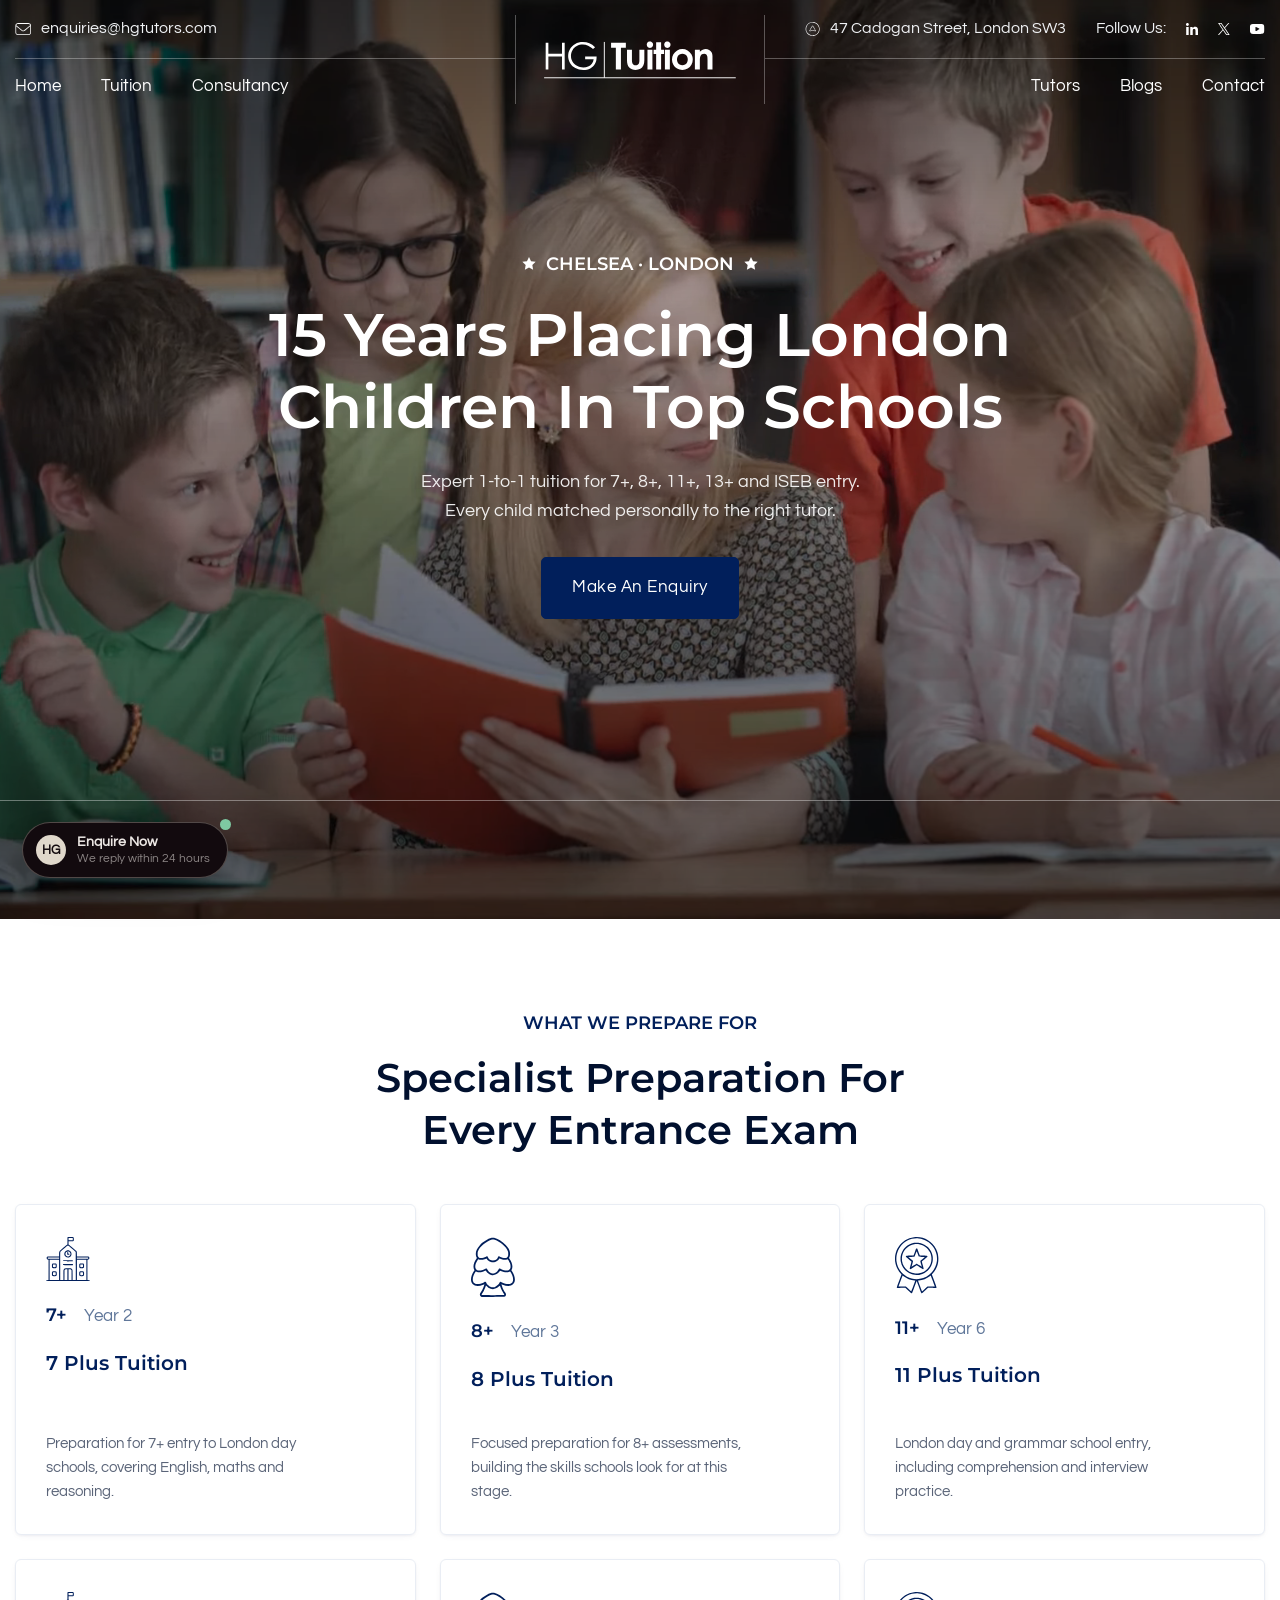
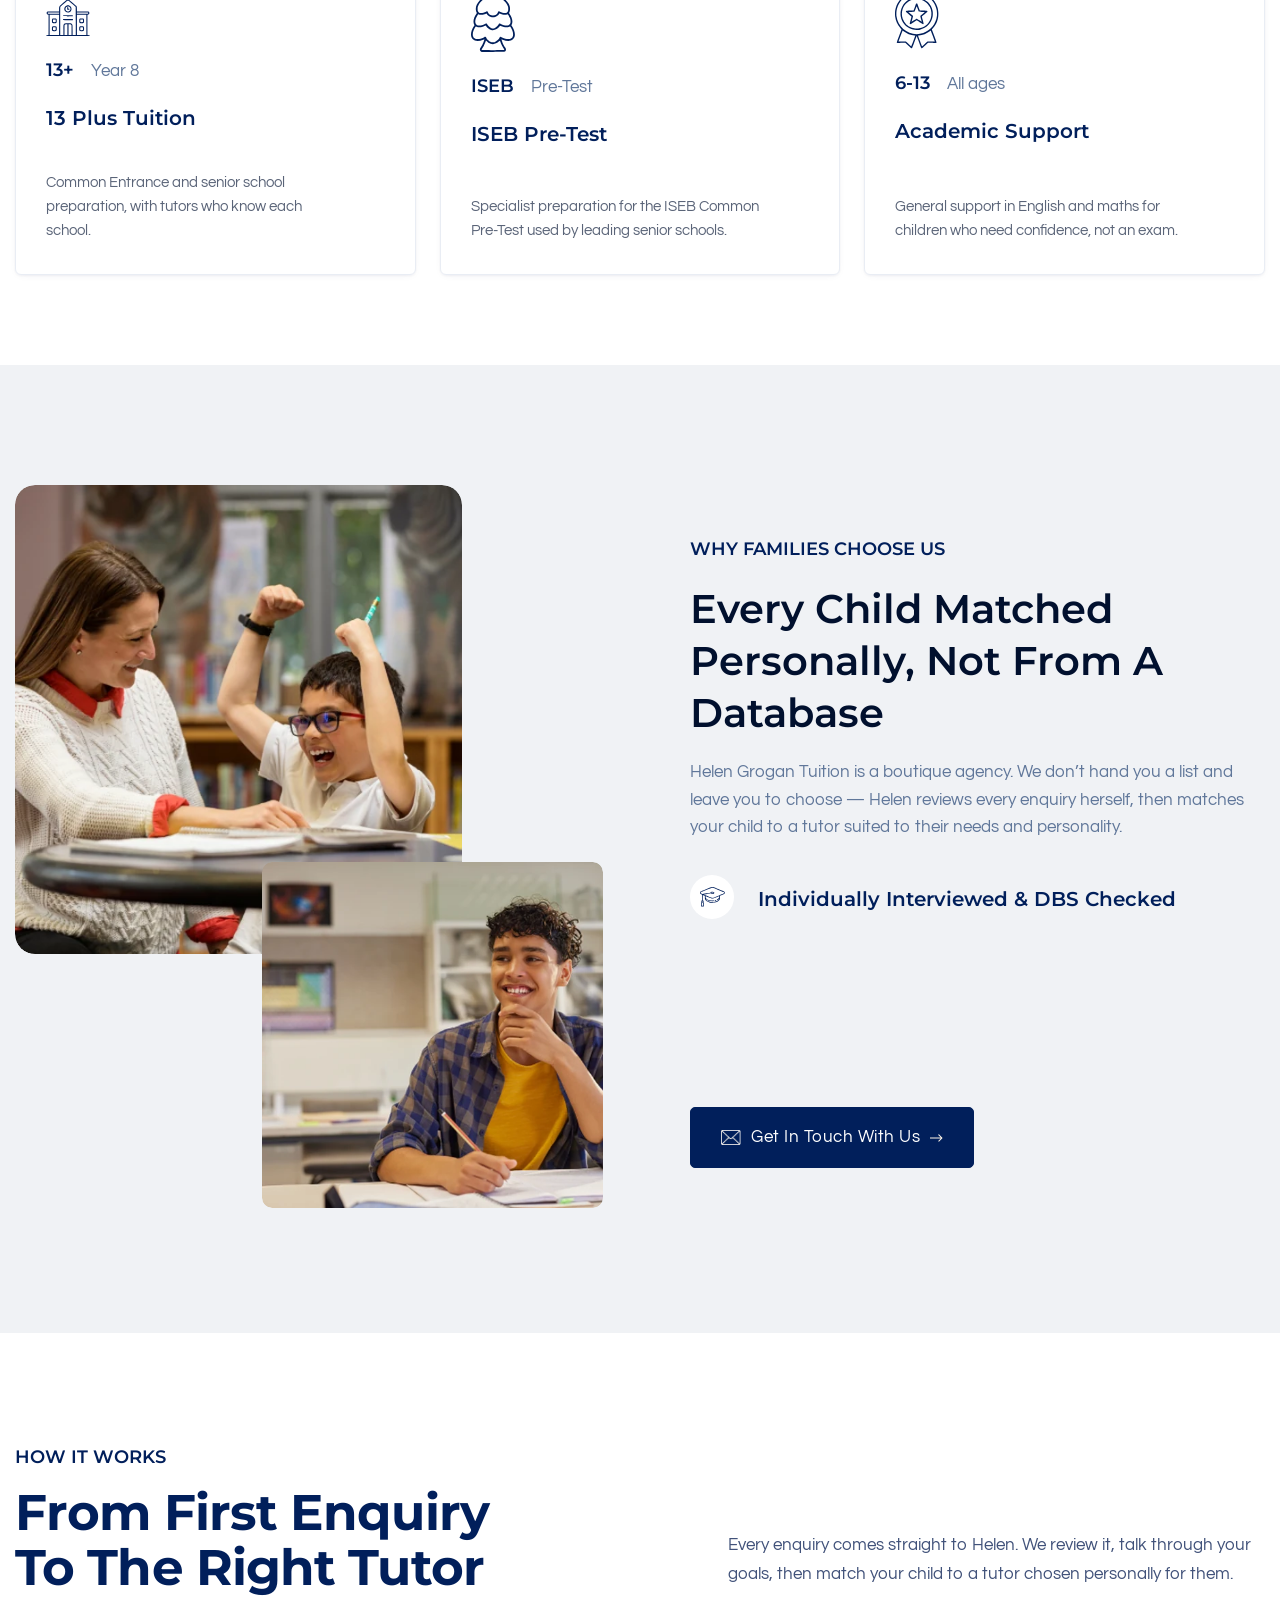
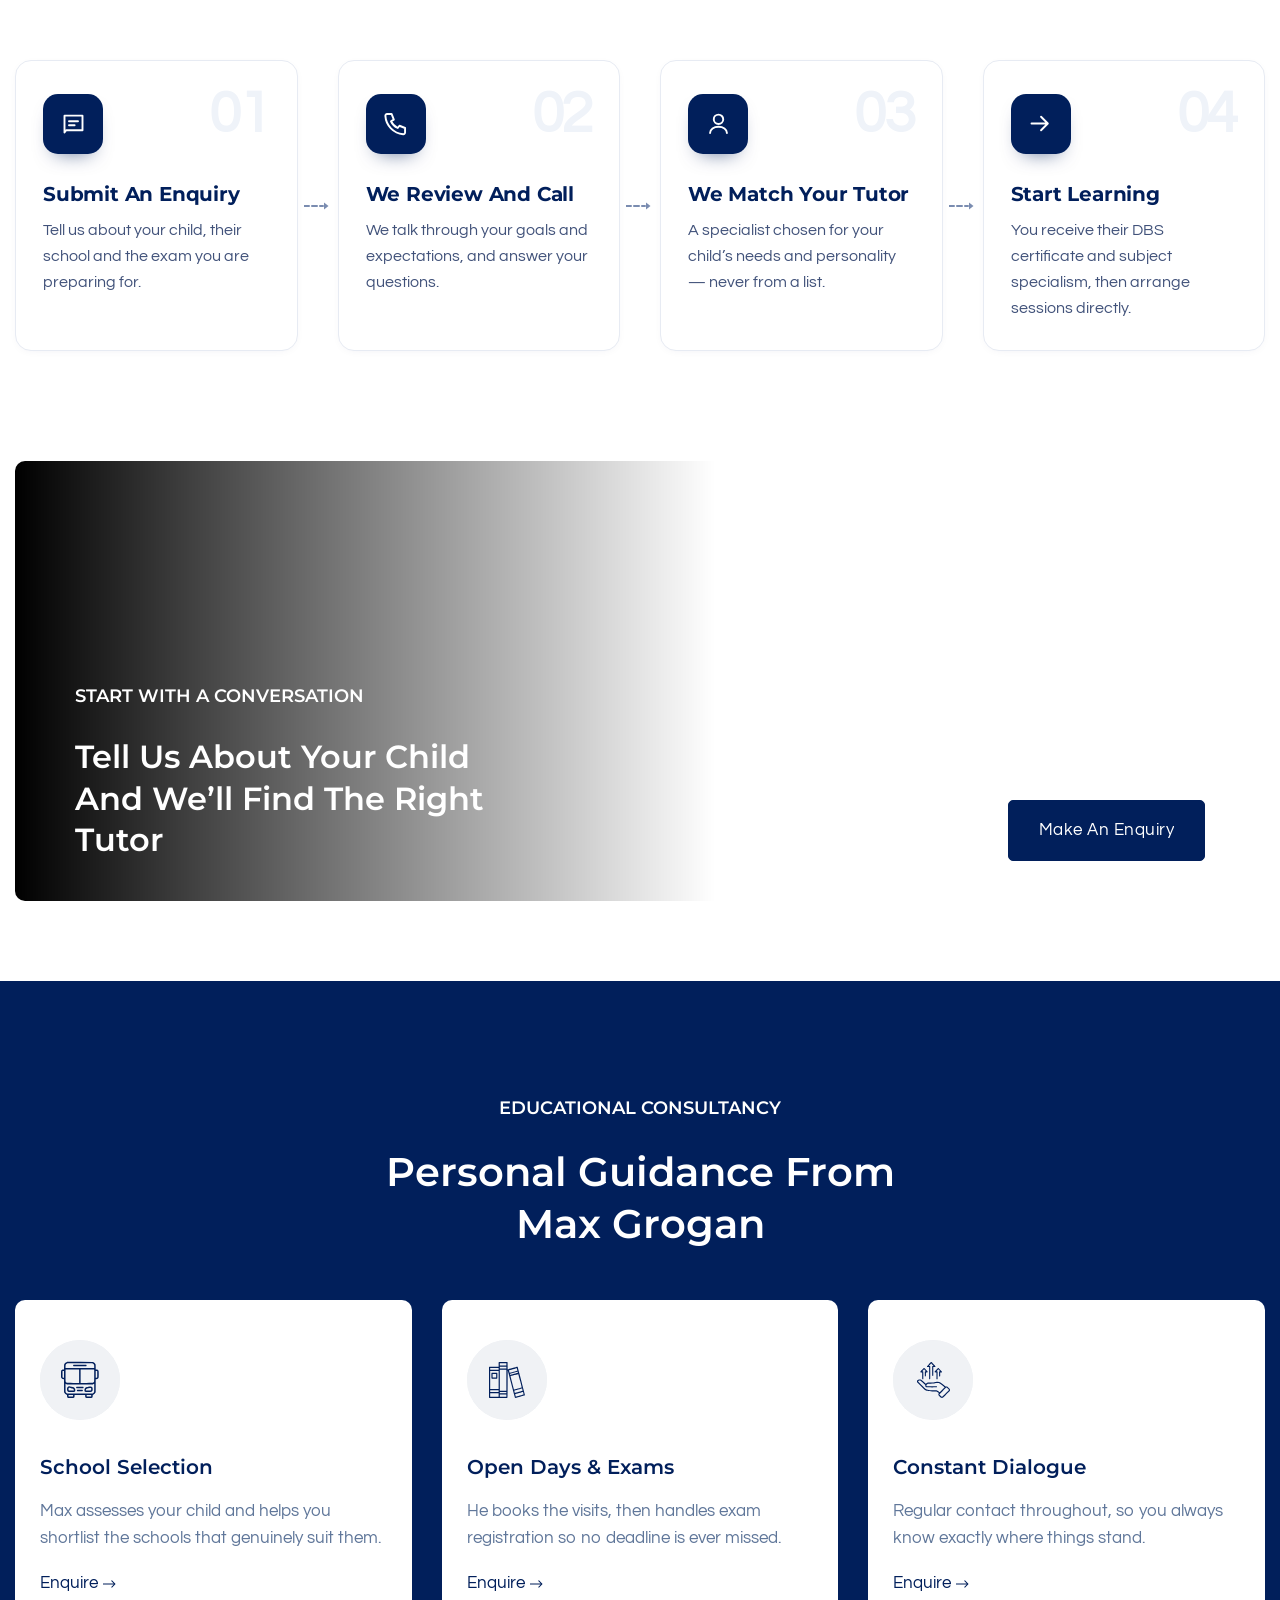
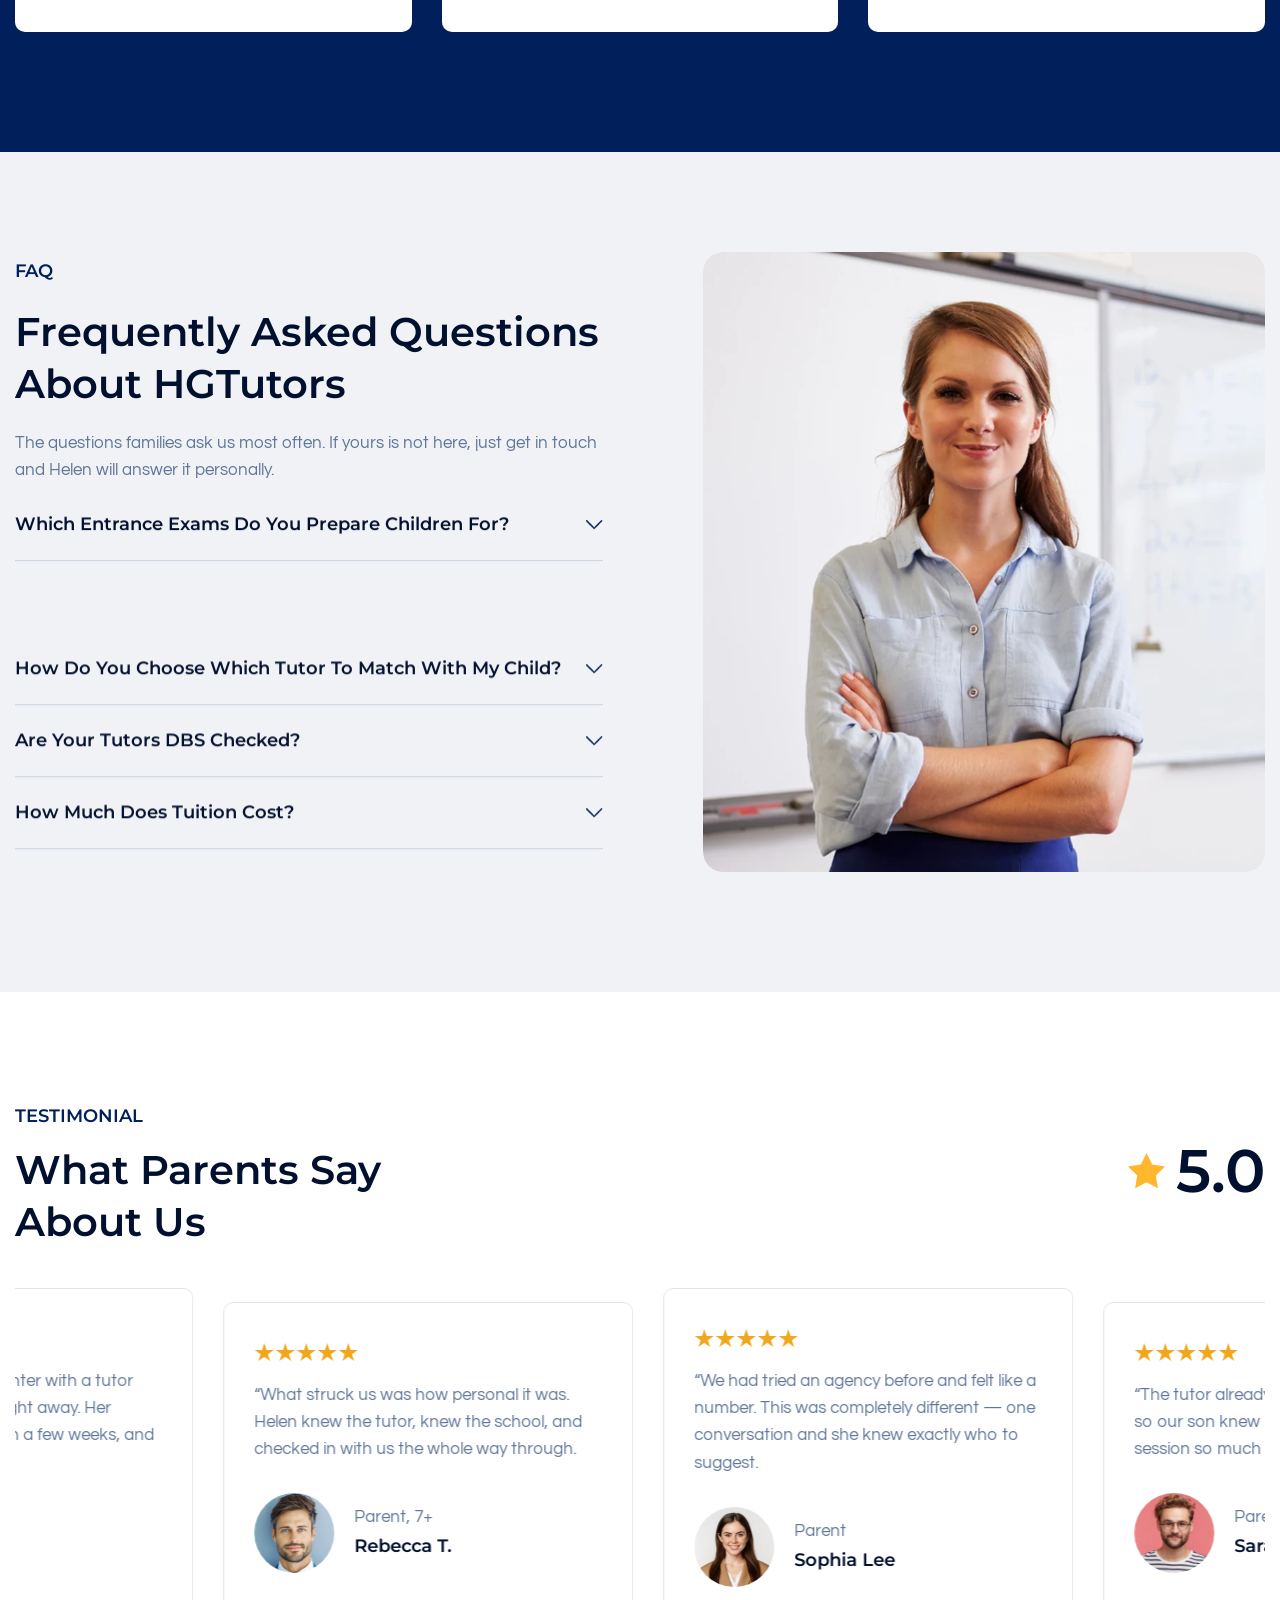
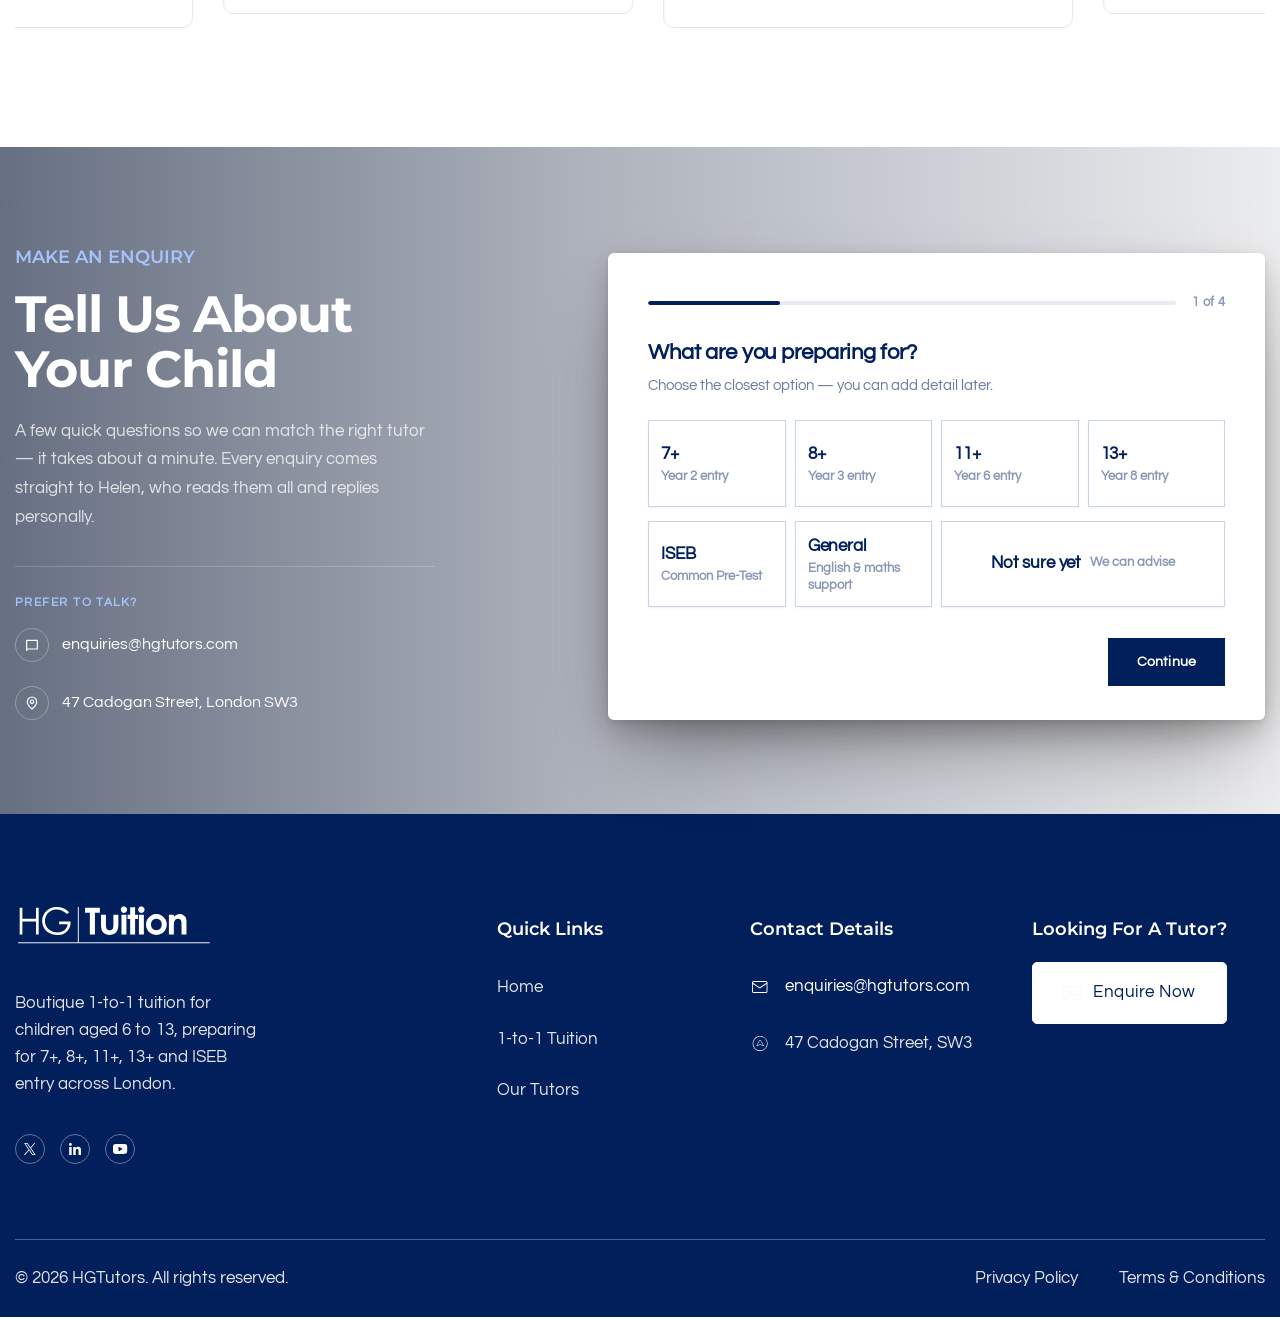
==== index.html @ d6d09545 "Fix half-width family and FAQ images on mobile Both images rendered at roughly half the screen width" ====
<!DOCTYPE html>
<html data-wf-page="6759258a69b7111b1e1f14cf" data-wf-site="66f66b14a7360285e4700cb8" lang="en" class="w-mod-js wf-questrial-n3-active wf-questrial-n4-active wf-questrial-n5-active wf-questrial-n6-active wf-questrial-n7-active wf-montserrat-n6-active wf-montserrat-n3-active wf-montserrat-n8-active wf-montserrat-n4-active wf-montserrat-n1-active wf-montserrat-n2-active wf-montserrat-n5-active wf-montserrat-n7-active wf-montserrat-n9-active wf-montserrat-i4-active wf-montserrat-i5-active wf-montserrat-i6-active wf-montserrat-i7-active wf-montserrat-i8-active wf-montserrat-i2-active wf-montserrat-i9-active wf-montserrat-i1-active wf-montserrat-i3-active wf-active w-mod-ix">
  <head>
    <meta http-equiv="Content-Type" content="text/html; charset=UTF-8"><style>.wf-force-outline-none[tabindex="-1"]:focus{outline:none;}</style>
    <title>HGTutors</title>
    <meta content="Discover top-notch educational resources, interactive tools, and courses to enhance learning for students and educators alike." name="description">
    <meta content="HGTutors" property="og:title">
    <meta content="Discover top-notch educational resources, interactive tools, and courses to enhance learning for students and educators alike." property="og:description">
    <meta content="HGTutors" name="twitter:title">
    <meta content="Discover top-notch educational resources, interactive tools, and courses to enhance learning for students and educators alike." name="twitter:description">
    <meta property="og:type" content="website">
    <meta content="summary_large_image" name="twitter:card">
    <meta content="width=device-width, initial-scale=1" name="viewport">
    <link href="assets/hgtutors.css" rel="stylesheet" type="text/css"><style>@media (min-width:992px) {html.w-mod-js:not(.w-mod-ix) [data-w-id="0a5fff99-f98f-dbda-54b4-adcb817c9a66"] {opacity:0;}html.w-mod-js:not(.w-mod-ix) [data-w-id="0a5fff99-f98f-dbda-54b4-adcb817c9a6b"] {opacity:0;}html.w-mod-js:not(.w-mod-ix) [data-w-id="0a5fff99-f98f-dbda-54b4-adcb817c9a70"] {opacity:0;}html.w-mod-js:not(.w-mod-ix) [data-w-id="0a5fff99-f98f-dbda-54b4-adcb817c9a7b"] {-webkit-transform:translate3d(0, 120%, 0) scale3d(1, 1, 1) rotateX(0) rotateY(0) rotateZ(0) skew(0, 5deg);-moz-transform:translate3d(0, 120%, 0) scale3d(1, 1, 1) rotateX(0) rotateY(0) rotateZ(0) skew(0, 5deg);-ms-transform:translate3d(0, 120%, 0) scale3d(1, 1, 1) rotateX(0) rotateY(0) rotateZ(0) skew(0, 5deg);transform:translate3d(0, 120%, 0) scale3d(1, 1, 1) rotateX(0) rotateY(0) rotateZ(0) skew(0, 5deg);}html.w-mod-js:not(.w-mod-ix) [data-w-id="0a5fff99-f98f-dbda-54b4-adcb817c9a8b"] {opacity:0;}html.w-mod-js:not(.w-mod-ix) [data-w-id="0a5fff99-f98f-dbda-54b4-adcb817c9a98"] {opacity:0;}html.w-mod-js:not(.w-mod-ix) [data-w-id="0a5fff99-f98f-dbda-54b4-adcb817c9ab1"] {-webkit-transform:translate3d(0, 120%, 0) scale3d(1, 1, 1) rotateX(0) rotateY(0) rotateZ(0) skew(0, 5deg);-moz-transform:translate3d(0, 120%, 0) scale3d(1, 1, 1) rotateX(0) rotateY(0) rotateZ(0) skew(0, 5deg);-ms-transform:translate3d(0, 120%, 0) scale3d(1, 1, 1) rotateX(0) rotateY(0) rotateZ(0) skew(0, 5deg);transform:translate3d(0, 120%, 0) scale3d(1, 1, 1) rotateX(0) rotateY(0) rotateZ(0) skew(0, 5deg);}html.w-mod-js:not(.w-mod-ix) [data-w-id="9b2f62c3-17d4-9e04-04ac-f18c76e73416"] {opacity:0;}html.w-mod-js:not(.w-mod-ix) [data-w-id="0a5fff99-f98f-dbda-54b4-adcb817c9acc"] {-webkit-transform:translate3d(0, 120%, 0) scale3d(1, 1, 1) rotateX(0) rotateY(0) rotateZ(0) skew(0, 5deg);-moz-transform:translate3d(0, 120%, 0) scale3d(1, 1, 1) rotateX(0) rotateY(0) rotateZ(0) skew(0, 5deg);-ms-transform:translate3d(0, 120%, 0) scale3d(1, 1, 1) rotateX(0) rotateY(0) rotateZ(0) skew(0, 5deg);transform:translate3d(0, 120%, 0) scale3d(1, 1, 1) rotateX(0) rotateY(0) rotateZ(0) skew(0, 5deg);}html.w-mod-js:not(.w-mod-ix) [data-w-id="0a5fff99-f98f-dbda-54b4-adcb817c9c23"] {opacity:0;}html.w-mod-js:not(.w-mod-ix) [data-w-id="0a5fff99-f98f-dbda-54b4-adcb817c9c2c"] {opacity:0;}html.w-mod-js:not(.w-mod-ix) [data-w-id="0a5fff99-f98f-dbda-54b4-adcb817c9c1f"] {-webkit-transform:translate3d(0, 120%, 0) scale3d(1, 1, 1) rotateX(0) rotateY(0) rotateZ(0) skew(0, 5deg);-moz-transform:translate3d(0, 120%, 0) scale3d(1, 1, 1) rotateX(0) rotateY(0) rotateZ(0) skew(0, 5deg);-ms-transform:translate3d(0, 120%, 0) scale3d(1, 1, 1) rotateX(0) rotateY(0) rotateZ(0) skew(0, 5deg);transform:translate3d(0, 120%, 0) scale3d(1, 1, 1) rotateX(0) rotateY(0) rotateZ(0) skew(0, 5deg);}html.w-mod-js:not(.w-mod-ix) [data-w-id="0a5fff99-f98f-dbda-54b4-adcb817c9c3c"] {-webkit-transform:translate3d(0, 120%, 0) scale3d(1, 1, 1) rotateX(0) rotateY(0) rotateZ(0) skew(0, 5deg);-moz-transform:translate3d(0, 120%, 0) scale3d(1, 1, 1) rotateX(0) rotateY(0) rotateZ(0) skew(0, 5deg);-ms-transform:translate3d(0, 120%, 0) scale3d(1, 1, 1) rotateX(0) rotateY(0) rotateZ(0) skew(0, 5deg);transform:translate3d(0, 120%, 0) scale3d(1, 1, 1) rotateX(0) rotateY(0) rotateZ(0) skew(0, 5deg);}html.w-mod-js:not(.w-mod-ix) [data-w-id="0ffefe61-7564-1882-4c8b-fcfd02191f5c"] {opacity:0;}html.w-mod-js:not(.w-mod-ix) [data-w-id="69fc1296-09a6-4e03-6bc4-c4b58d21f69b"] {opacity:0;}html.w-mod-js:not(.w-mod-ix) [data-w-id="f108b74c-78ad-fdd4-9a18-a13f5a7d766e"] {-webkit-transform:translate3d(0, 0%, 0) scale3d(1, 1, 1) rotateX(0) rotateY(0) rotateZ(0) skew(0, 0);-moz-transform:translate3d(0, 0%, 0) scale3d(1, 1, 1) rotateX(0) rotateY(0) rotateZ(0) skew(0, 0);-ms-transform:translate3d(0, 0%, 0) scale3d(1, 1, 1) rotateX(0) rotateY(0) rotateZ(0) skew(0, 0);transform:translate3d(0, 0%, 0) scale3d(1, 1, 1) rotateX(0) rotateY(0) rotateZ(0) skew(0, 0);}html.w-mod-js:not(.w-mod-ix) [data-w-id="f108b74c-78ad-fdd4-9a18-a13f5a7d7674"] {-webkit-transform:translate3d(0, 103%, 0) scale3d(1, 1, 1) rotateX(0) rotateY(0) rotateZ(0) skew(0, 0);-moz-transform:translate3d(0, 103%, 0) scale3d(1, 1, 1) rotateX(0) rotateY(0) rotateZ(0) skew(0, 0);-ms-transform:translate3d(0, 103%, 0) scale3d(1, 1, 1) rotateX(0) rotateY(0) rotateZ(0) skew(0, 0);transform:translate3d(0, 103%, 0) scale3d(1, 1, 1) rotateX(0) rotateY(0) rotateZ(0) skew(0, 0);display:none;}}@media (max-width:991px) and (min-width:768px) {html.w-mod-js:not(.w-mod-ix) [data-w-id="0a5fff99-f98f-dbda-54b4-adcb817c9a66"] {opacity:0;}html.w-mod-js:not(.w-mod-ix) [data-w-id="0a5fff99-f98f-dbda-54b4-adcb817c9a6b"] {opacity:0;}html.w-mod-js:not(.w-mod-ix) [data-w-id="0a5fff99-f98f-dbda-54b4-adcb817c9a70"] {opacity:0;}html.w-mod-js:not(.w-mod-ix) [data-w-id="0a5fff99-f98f-dbda-54b4-adcb817c9a7b"] {-webkit-transform:translate3d(0, 120%, 0) scale3d(1, 1, 1) rotateX(0) rotateY(0) rotateZ(0) skew(0, 5deg);-moz-transform:translate3d(0, 120%, 0) scale3d(1, 1, 1) rotateX(0) rotateY(0) rotateZ(0) skew(0, 5deg);-ms-transform:translate3d(0, 120%, 0) scale3d(1, 1, 1) rotateX(0) rotateY(0) rotateZ(0) skew(0, 5deg);transform:translate3d(0, 120%, 0) scale3d(1, 1, 1) rotateX(0) rotateY(0) rotateZ(0) skew(0, 5deg);}html.w-mod-js:not(.w-mod-ix) [data-w-id="0a5fff99-f98f-dbda-54b4-adcb817c9a8b"] {opacity:0;}html.w-mod-js:not(.w-mod-ix) [data-w-id="0a5fff99-f98f-dbda-54b4-adcb817c9a98"] {opacity:0;}html.w-mod-js:not(.w-mod-ix) [data-w-id="0a5fff99-f98f-dbda-54b4-adcb817c9ab1"] {-webkit-transform:translate3d(0, 120%, 0) scale3d(1, 1, 1) rotateX(0) rotateY(0) rotateZ(0) skew(0, 5deg);-moz-transform:translate3d(0, 120%, 0) scale3d(1, 1, 1) rotateX(0) rotateY(0) rotateZ(0) skew(0, 5deg);-ms-transform:translate3d(0, 120%, 0) scale3d(1, 1, 1) rotateX(0) rotateY(0) rotateZ(0) skew(0, 5deg);transform:translate3d(0, 120%, 0) scale3d(1, 1, 1) rotateX(0) rotateY(0) rotateZ(0) skew(0, 5deg);}html.w-mod-js:not(.w-mod-ix) [data-w-id="9b2f62c3-17d4-9e04-04ac-f18c76e73416"] {opacity:0;}html.w-mod-js:not(.w-mod-ix) [data-w-id="0a5fff99-f98f-dbda-54b4-adcb817c9acc"] {-webkit-transform:translate3d(0, 120%, 0) scale3d(1, 1, 1) rotateX(0) rotateY(0) rotateZ(0) skew(0, 5deg);-moz-transform:translate3d(0, 120%, 0) scale3d(1, 1, 1) rotateX(0) rotateY(0) rotateZ(0) skew(0, 5deg);-ms-transform:translate3d(0, 120%, 0) scale3d(1, 1, 1) rotateX(0) rotateY(0) rotateZ(0) skew(0, 5deg);transform:translate3d(0, 120%, 0) scale3d(1, 1, 1) rotateX(0) rotateY(0) rotateZ(0) skew(0, 5deg);}html.w-mod-js:not(.w-mod-ix) [data-w-id="0a5fff99-f98f-dbda-54b4-adcb817c9c23"] {opacity:0;}html.w-mod-js:not(.w-mod-ix) [data-w-id="0a5fff99-f98f-dbda-54b4-adcb817c9c2c"] {opacity:0;}html.w-mod-js:not(.w-mod-ix) [data-w-id="0a5fff99-f98f-dbda-54b4-adcb817c9c1f"] {-webkit-transform:translate3d(0, 120%, 0) scale3d(1, 1, 1) rotateX(0) rotateY(0) rotateZ(0) skew(0, 5deg);-moz-transform:translate3d(0, 120%, 0) scale3d(1, 1, 1) rotateX(0) rotateY(0) rotateZ(0) skew(0, 5deg);-ms-transform:translate3d(0, 120%, 0) scale3d(1, 1, 1) rotateX(0) rotateY(0) rotateZ(0) skew(0, 5deg);transform:translate3d(0, 120%, 0) scale3d(1, 1, 1) rotateX(0) rotateY(0) rotateZ(0) skew(0, 5deg);}html.w-mod-js:not(.w-mod-ix) [data-w-id="0a5fff99-f98f-dbda-54b4-adcb817c9c3c"] {-webkit-transform:translate3d(0, 120%, 0) scale3d(1, 1, 1) rotateX(0) rotateY(0) rotateZ(0) skew(0, 5deg);-moz-transform:translate3d(0, 120%, 0) scale3d(1, 1, 1) rotateX(0) rotateY(0) rotateZ(0) skew(0, 5deg);-ms-transform:translate3d(0, 120%, 0) scale3d(1, 1, 1) rotateX(0) rotateY(0) rotateZ(0) skew(0, 5deg);transform:translate3d(0, 120%, 0) scale3d(1, 1, 1) rotateX(0) rotateY(0) rotateZ(0) skew(0, 5deg);}html.w-mod-js:not(.w-mod-ix) [data-w-id="0ffefe61-7564-1882-4c8b-fcfd02191f5c"] {opacity:0;}html.w-mod-js:not(.w-mod-ix) [data-w-id="69fc1296-09a6-4e03-6bc4-c4b58d21f69b"] {opacity:0;}html.w-mod-js:not(.w-mod-ix) [data-w-id="f108b74c-78ad-fdd4-9a18-a13f5a7d766e"] {-webkit-transform:translate3d(0, 0%, 0) scale3d(1, 1, 1) rotateX(0) rotateY(0) rotateZ(0) skew(0, 0);-moz-transform:translate3d(0, 0%, 0) scale3d(1, 1, 1) rotateX(0) rotateY(0) rotateZ(0) skew(0, 0);-ms-transform:translate3d(0, 0%, 0) scale3d(1, 1, 1) rotateX(0) rotateY(0) rotateZ(0) skew(0, 0);transform:translate3d(0, 0%, 0) scale3d(1, 1, 1) rotateX(0) rotateY(0) rotateZ(0) skew(0, 0);}html.w-mod-js:not(.w-mod-ix) [data-w-id="f108b74c-78ad-fdd4-9a18-a13f5a7d7674"] {-webkit-transform:translate3d(0, 103%, 0) scale3d(1, 1, 1) rotateX(0) rotateY(0) rotateZ(0) skew(0, 0);-moz-transform:translate3d(0, 103%, 0) scale3d(1, 1, 1) rotateX(0) rotateY(0) rotateZ(0) skew(0, 0);-ms-transform:translate3d(0, 103%, 0) scale3d(1, 1, 1) rotateX(0) rotateY(0) rotateZ(0) skew(0, 0);transform:translate3d(0, 103%, 0) scale3d(1, 1, 1) rotateX(0) rotateY(0) rotateZ(0) skew(0, 0);display:none;}}</style><script src="assets/webfont.js" type="text/javascript"></script>
    <link rel="stylesheet" href="assets/css" media="all"><script type="text/javascript">WebFont.load({  google: {    families: ["Montserrat:100,100italic,200,200italic,300,300italic,400,400italic,500,500italic,600,600italic,700,700italic,800,800italic,900,900italic","Questrial:300,400,500,600,700"]  }});</script><script type="text/javascript">!function(o,c){var n=c.documentElement,t=" w-mod-";n.className+=t+"js",("ontouchstart"in o||o.DocumentTouch&&c instanceof DocumentTouch)&&(n.className+=t+"touch")}(window,document);</script>
    <link href="assets/favicon-32.png" rel="shortcut icon" type="image/png">
    <link href="assets/favicon-256.png" rel="apple-touch-icon"></head>
    <body>
      <section class="navbar-two">
        <div class="w-layout-blockcontainer container w-container">
          <div class="w-layout-grid nav-two-grid">
            <div class="navtwo-menu">
              <div class="w-layout-hflex nav-two-left-content">
                <div class="top-hedder-contact-menu-wrap"><a href="mailto:enquiries@hgtutors.com" class="top-header-one-timing-wrap top-heaader-menu-item-one w-inline-block">
                <div class="clock-icon"><img width="16" height="12" alt="mail-icon" src="assets/67580c4b5a32f0efcba782d3_icon(6).svg" loading="lazy"></div>
                <div class="top-header-timing-text">enquiries@hgtutors.com</div>
                </a></div>
              </div>
              <div class="w-layout-hflex navtwo-menu-one"><a href="index.html" class="nav-menu nav-three-menu">Home</a><a href="one-to-one-tuition/index.html" class="nav-menu nav-three-menu">Tuition</a><a href="educational-consultancy/index.html" class="nav-menu nav-three-menu">Consultancy</a></div>
            </div>
            <a href="index.html" class="navtwo-menu-logo w-inline-block"><img width="Auto" height="Auto" alt="" src="assets/hgtutors-logo.svg" loading="lazy"></a>
            <div class="navtwo-menu">
              <div class="w-layout-hflex nav-two-right-content">
                <div class="top-header-one-timing-wrap">
                  <div class="clock-icon"><img width="15" height="14" alt="" src="assets/67721a08c789e95331a7c72e_nav-address-icon.svg" loading="lazy"></div>
                  <div class="top-header-timing-text">47 Cadogan Street, London SW3</div>
                </div>
                <div class="w-layout-hflex navbar-social-link">
                  <div class="color-white text-capitalize top-header-timing-text">follow us:</div>
                  <a href="https://www.linkedin.com/" class="top-social-icon w-inline-block"><img loading="lazy" src="assets/67580c4b5a32f0efcba782ca_linkdin%20icon.svg" alt="linkdin-icon"></a><a href="https://x.com/" class="top-social-icon w-inline-block"><img loading="lazy" src="assets/67580c4b5a32f0efcba782c9_twitter%20icon.svg" alt="twitter-icon"></a><a href="https://youtube.com/" class="top-social-icon w-inline-block"><img loading="lazy" src="assets/67580c4b5a32f0efcba782cd_youtube%20icon.svg" alt="youtube-icon"></a></div>
                </div>
                <div class="w-layout-hflex navtwo-menu-one right"><a href="tutors/index.html" class="nav-menu nav-three-menu">Tutors</a><a href="blog/index.html" class="nav-menu nav-three-menu">Blogs</a><a href="contact/index.html" class="nav-menu nav-three-menu">Contact</a></div>
                <div class="menu-button-one w-nav-button" style="-webkit-user-select: text;" aria-label="menu" role="button" tabindex="0" aria-controls="w-nav-overlay-0" aria-haspopup="menu" aria-expanded="false">
                  <div class="w-layout-vflex nav-hamburder-flex">
                    <div class="nav-hamburder one"></div>
                    <div class="nav-hamburder two"></div>
                    <div class="nav-hamburder three"></div>
                  </div>
                </div>
              </div>
            </div>
          </div>
        </section>
        <section class="navbar-three">
          <div class="top-header-one">
            <div class="w-layout-blockcontainer container w-container">
              <div class="w-layout-hflex top-header-content-wrap">
                <div class="w-layout-hflex">
                  <div class="top-hedder-contact-menu-wrap"><a href="index.html#" class="top-header-one-timing-wrap top-heaader-menu-item-one w-inline-block">
                  <div class="clock-icon"><img width="12" height="12" alt="call-icon" src="assets/67580c4b5a32f0efcba782d2_icon(5).svg" loading="lazy"></div>
                  <div class="top-header-timing-text">020 0000 0000</div>
                  </a><a href="index.html#" class="top-header-one-timing-wrap top-heaader-menu-item-one w-inline-block">
                  <div class="clock-icon"><img width="16" height="12" alt="mail-icon" src="assets/67580c4b5a32f0efcba782d3_icon(6).svg" loading="lazy"></div>
                  <div class="top-header-timing-text">enquiries@hgtutors.com</div>
                  </a></div>
                </div>
                <div class="w-layout-hflex nav-two-right-content">
                  <div class="top-header-one-timing-wrap">
                    <div class="clock-icon"><img width="15" height="14" alt="" src="assets/67721a08c789e95331a7c72e_nav-address-icon.svg" loading="lazy"></div>
                    <div class="top-header-timing-text">47 Cadogan Street, London SW3</div>
                  </div>
                  <div class="w-layout-hflex navbar-social-link">
                    <div class="color-white text-capitalize top-header-timing-text">follow us:</div>
                    <a href="index.html#" class="top-social-icon w-inline-block"><img loading="lazy" src="assets/67580c4b5a32f0efcba782ca_linkdin%20icon.svg" alt="linkdin-icon"></a><a href="index.html#" class="top-social-icon w-inline-block"><img loading="lazy" src="assets/67580c4b5a32f0efcba782c9_twitter%20icon.svg" alt="twitter-icon"></a><a href="index.html#" class="top-social-icon w-inline-block"><img loading="lazy" src="assets/67580c4b5a32f0efcba782cd_youtube%20icon.svg" alt="youtube-icon"></a></div>
                  </div>
                </div>
              </div>
            </div>
            <div class="navbar-three-wrap">
              <div data-w-id="d500bf85-1270-3ab7-b76a-3c0d2bbcd4f7" data-animation="default" data-collapse="medium" data-duration="400" data-easing="ease" data-easing2="ease" role="banner" class="navbar-three-main w-nav">
                <div class="container w-container">
                  <div class="navbar-three-wrap">
                    <div class="header-logo"><a href="index.html" class="logo-one w-nav-brand" aria-label="home"><img loading="lazy" src="assets/hgtutors-logo.svg" alt="logo"></a></div>
                    <nav role="navigation" id="w-node-d500bf85-1270-3ab7-b76a-3c0d2bbcd4fd-2bbcd4d7" class="nav-menu-one w-nav-menu"><a href="index.html" class="nav-menu nav-three-menu">Home</a><a href="one-to-one-tuition/index.html" class="nav-menu nav-three-menu">Tuition</a><a href="educational-consultancy/index.html" class="nav-menu nav-three-menu">Consultancy</a><a href="tutors/index.html" class="nav-menu nav-three-menu">Tutors</a><a href="blog/index.html" class="nav-menu nav-three-menu">Blogs</a><a href="contact/index.html" class="nav-menu nav-three-menu">Contact</a></nav>
                    <div class="menu-button-one w-nav-button" style="-webkit-user-select: text;" aria-label="menu" role="button" tabindex="0" aria-controls="w-nav-overlay-0" aria-haspopup="menu" aria-expanded="false">
                      <div class="w-layout-vflex nav-hamburder-flex">
                        <div class="nav-hamburder one"></div>
                        <div class="nav-hamburder two"></div>
                        <div class="nav-hamburder three"></div>
                      </div>
                    </div>
                  </div>
                </div>
                <div class="w-nav-overlay" data-wf-ignore="" id="w-nav-overlay-0"></div>
              </div>
            </div>
          </section>
          <section data-w-id="0a5fff99-f98f-dbda-54b4-adcb817c9a53" class="hero-two-hero">
            <div data-poster-url="assets/67616a163821b8c95af89e99_1476161_People_1920x1080-poster-00001.jpg" data-video-urls="assets/67616a163821b8c95af89e99_1476161_People_1920x1080-transcode.mp4,assets/67616a163821b8c95af89e99_1476161_People_1920x1080-transcode.webm" data-autoplay="true" data-loop="true" data-wf-ignore="true" class="home-two-banner-video w-background-video w-background-video-atom">
              <video id="1138b3ba-10f0-a4e6-6875-24b0a9ed244d-video" autoplay="" loop="" style="background-image:url(&quot;assets/67616a163821b8c95af89e99_1476161_People_1920x1080-poster-00001.jpg&quot;)" muted="" playsinline="" data-wf-ignore="true" data-object-fit="cover">
                <source src="assets/67616a163821b8c95af89e99_1476161_People_1920x1080-transcode.mp4" data-wf-ignore="true">
                <source src="assets/67616a163821b8c95af89e99_1476161_People_1920x1080-transcode.webm" data-wf-ignore="true"></video>
              </div>
              <div class="w-layout-blockcontainer container w-container">
                <div class="w-layout-vflex hero-two-content">
                  <div class="hero-two-sub-heading">
                    <div class="hero-heading-icon"><img loading="lazy" src="assets/675925a4f2806d85fb576efe_Star%209.svg" alt="star-icon"></div>
                    <div class="subheading color-white">Chelsea &middot; London</div>
                    <div class="hero-heading-icon"><img loading="lazy" src="assets/675925a4f2806d85fb576efe_Star%209.svg" alt="star-icon"></div>
                  </div>
                  <div class="hero-two-heading overflow-hidden">
                    <h1 class="slide-title no-margin color-white">15 years placing London children in top schools</h1>
                  </div><p class="hero-two-intro">Expert 1-to-1 tuition for 7+, 8+, 11+, 13+ and ISEB entry.<br>Every child matched personally to the right tutor.</p>
                  <a data-wf--red-button--variant="red-button" data-w-id="357fb228-33ae-b3b5-1f97-60ac41dee7a5" href="enquire/index.html" class="button-one-style w-inline-block">
                  <div class="button-text-wrap position-relative">
                    <div class="button-text-one">Make an Enquiry</div>
                    <div class="button-text-one two">Make an Enquiry</div>
                  </div>
                  <div class="button-overlay" style="display: none"></div>
                  </a></div>
                </div>
                <div class="hero-two-bottom-content">
                  <div class="w-layout-blockcontainer container w-container">
                    <div class="w-layout-hflex hero-two-bottom-wrap">
                      <div data-w-id="0a5fff99-f98f-dbda-54b4-adcb817c9a66" class="cleck-icon-box-one">
                        <div class="check-icon"><img loading="lazy" src="assets/675925a4f2806d85fb576eff_round%20arrow.svg" alt="check-icon"></div>
                        <div class="heading-style-h6 color-white">Individually Vetted Tutors</div>
                      </div>
                      <div data-w-id="0a5fff99-f98f-dbda-54b4-adcb817c9a6b" class="cleck-icon-box-one">
                        <div class="check-icon"><img loading="lazy" src="assets/675925a4f2806d85fb576eff_round%20arrow.svg" alt="check-icon"></div>
                        <div class="heading-style-h6 color-white">Matched To Your Child</div>
                      </div>
                      <div data-w-id="0a5fff99-f98f-dbda-54b4-adcb817c9a70" class="cleck-icon-box-one">
                        <div class="check-icon"><img loading="lazy" src="assets/675925a4f2806d85fb576eff_round%20arrow.svg" alt="check-icon"></div>
                        <div class="heading-style-h6 color-white">DBS Checked &amp; Qualified</div>
                      </div>
                    </div>
                  </div>
                </div>
              </section>
              <section data-w-id="0a5fff99-f98f-dbda-54b4-adcb817c9a75" class="achieved-one">
                <div class="w-layout-blockcontainer container w-container">
                  <div class="w-layout-hflex achieved-one-header">
                    <div class="subheading">what we prepare for</div>
                    <div class="achived-one-header-heading text-align-center overflow-hidden">
                      <h2 data-w-id="0a5fff99-f98f-dbda-54b4-adcb817c9a7b" class="slide-title no-margin">Specialist preparation for every entrance exam</h2>
                    </div>
                  </div>
                  <div class="w-layout-hflex achieved-box-section"><div class="icon-box-five exam-card"><div class="achieved-icon"><img loading="lazy" src="assets/675925a4f2806d85fb576f00_icon(10).svg" alt=""></div><div class="icon-box-five-date"><span class="subheading margin-right-seventeen">7+</span>Year 2</div><div class="icon-box-five-heading"><div class="heading-style-h5">7 Plus Tuition</div></div><div class="icon-box-five-paragraph"><p class="no-margin">Preparation for 7+ entry to London day schools, covering English, maths and reasoning.</p></div></div><div class="icon-box-five exam-card"><div class="achieved-icon"><img loading="lazy" src="assets/675925a4f2806d85fb576f01_icon(11).svg" alt=""></div><div class="icon-box-five-date"><span class="subheading margin-right-seventeen">8+</span>Year 3</div><div class="icon-box-five-heading"><div class="heading-style-h5">8 Plus Tuition</div></div><div class="icon-box-five-paragraph"><p class="no-margin">Focused preparation for 8+ assessments, building the skills schools look for at this stage.</p></div></div><div class="icon-box-five exam-card"><div class="achieved-icon"><img loading="lazy" src="assets/675925a4f2806d85fb576f02_icon(12).svg" alt=""></div><div class="icon-box-five-date"><span class="subheading margin-right-seventeen">11+</span>Year 6</div><div class="icon-box-five-heading"><div class="heading-style-h5">11 Plus Tuition</div></div><div class="icon-box-five-paragraph"><p class="no-margin">London day and grammar school entry, including comprehension and interview practice.</p></div></div><div class="icon-box-five exam-card"><div class="achieved-icon"><img loading="lazy" src="assets/675925a4f2806d85fb576f00_icon(10).svg" alt=""></div><div class="icon-box-five-date"><span class="subheading margin-right-seventeen">13+</span>Year 8</div><div class="icon-box-five-heading"><div class="heading-style-h5">13 Plus Tuition</div></div><div class="icon-box-five-paragraph"><p class="no-margin">Common Entrance and senior school preparation, with tutors who know each school.</p></div></div><div class="icon-box-five exam-card"><div class="achieved-icon"><img loading="lazy" src="assets/675925a4f2806d85fb576f01_icon(11).svg" alt=""></div><div class="icon-box-five-date"><span class="subheading margin-right-seventeen">ISEB</span>Pre-Test</div><div class="icon-box-five-heading"><div class="heading-style-h5">ISEB Pre-Test</div></div><div class="icon-box-five-paragraph"><p class="no-margin">Specialist preparation for the ISEB Common Pre-Test used by leading senior schools.</p></div></div><div class="icon-box-five exam-card"><div class="achieved-icon"><img loading="lazy" src="assets/675925a4f2806d85fb576f02_icon(12).svg" alt=""></div><div class="icon-box-five-date"><span class="subheading margin-right-seventeen">6-13</span>All ages</div><div class="icon-box-five-heading"><div class="heading-style-h5">Academic Support</div></div><div class="icon-box-five-paragraph"><p class="no-margin">General support in English and maths for children who need confidence, not an exam.</p></div></div></div></div></section>
              <section data-w-id="0a5fff99-f98f-dbda-54b4-adcb817c9aa5" class="home-about-one offered-one">
                <div class="w-layout-blockcontainer container w-container">
                  <div class="w-layout-hflex about-one-wrap">
                    <div class="about-one-images-wrap position-relative offere-one-image-wrap">
                      <div class="about-one-images-one position-relative border-radius-twenty overflow-hidden"><img width="447" height="469" alt="image" src="assets/675950c36db58c8287f35186_about-2.webp" loading="lazy" srcset="assets/675950c36db58c8287f35186_about-2-p-500.webp 500w, assets/675950c36db58c8287f35186_about-2-p-800.webp 800w, assets/675950c36db58c8287f35186_about-2.webp 894w" sizes="(max-width: 767px) 100vw, 447px" class="scale-image responsive-image-full-width image-full-height border-radius-twenty">
                      <div class="image-reveal-curtain" style="width: 0%; height: 469.344px;"></div>
                    </div>
                    <div class="about-image-two home-two-we-offered-image-two border-radius-ten overflow-hidden"><img width="341" height="366" alt="image" src="assets/67595145e429ef0e2ce4ced8_about-3.webp" loading="lazy" srcset="assets/67595145e429ef0e2ce4ced8_about-3-p-500.webp 500w, assets/67595145e429ef0e2ce4ced8_about-3.webp 698w" sizes="(max-width: 767px) 100vw, 341px" class="border-radius-ten">
                    <div data-w-id="28a57172-dbda-09c0-1058-3dab7ab2e58b" style="display: none;" class="image-show-style">
                      <div class="bg-column-mask">
                        <div style="width: 0%; height: 365.547px;" class="bg-color-column"></div>
                        <div style="width: 0%; height: 365.547px;" class="primary-color-column"></div>
                      </div>
                      <div class="bg-column-mask">
                        <div style="width: 0%; height: 365.547px;" class="bg-color-column"></div>
                        <div style="width: 0%; height: 365.547px;" class="primary-color-column"></div>
                      </div>
                      <div class="bg-column-mask">
                        <div style="width: 0%; height: 365.547px;" class="bg-color-column"></div>
                        <div style="width: 0%; height: 365.547px;" class="primary-color-column"></div>
                      </div>
                      <div class="bg-column-mask">
                        <div style="width: 0%; height: 365.547px;" class="bg-color-column"></div>
                        <div style="width: 0%; height: 365.547px;" class="primary-color-column"></div>
                      </div>
                    </div>
                  </div>
                </div>
                <div class="about-one-content-wrap offered-one-ontent-wrap">
                  <div class="subheading">why families choose us</div>
                  <div class="heading-two-margin overflow-hidden">
                    <h2 data-w-id="0a5fff99-f98f-dbda-54b4-adcb817c9ab1" class="slide-title no-margin">Every child matched personally, not from a database</h2>
                  </div>
                  <p class="no-margin">Helen Grogan Tuition is a boutique agency. We don&rsquo;t hand you a list and leave you to choose &mdash; Helen reviews every enquiry herself, then matches your child to a tutor suited to their needs and personality.</p>
                  <div class="w-layout-vflex home-two-icon-box-flex">
                    <div data-w-id="9b2f62c3-17d4-9e04-04ac-f18c76e73416" class="w-layout-hflex icon-box-one home-two-icon-box">
                      <div id="w-node-_9b2f62c3-17d4-9e04-04ac-f18c76e73417-1e1f14cf" class="w-layout-vflex about-icon border-radius-fifty home-one-box-icon"><img width="25" height="25" alt="hat-icon" src="assets/67594eff62470d794f682066_hat.svg" loading="lazy"></div>
                      <div class="about-box-content">
                        <div class="heading-style-h5">Individually Interviewed &amp; DBS Checked</div>
                      </div>
                    </div>
                    <div data-w-id="0ffefe61-7564-1882-4c8b-fcfd02191f5c" class="w-layout-hflex icon-box-one home-two-icon-box">
                      <div id="w-node-_0ffefe61-7564-1882-4c8b-fcfd02191f5d-1e1f14cf" class="w-layout-vflex about-icon border-radius-fifty home-one-box-icon"><img width="25" height="25" alt="icon" src="assets/67616fef9da7729e03cc1b69_book-open-2.svg" loading="lazy"></div>
                      <div class="about-box-content">
                        <div class="heading-style-h5">Many Teach At Saturday School</div>
                      </div>
                    </div>
                    <div data-w-id="69fc1296-09a6-4e03-6bc4-c4b58d21f69b" class="w-layout-hflex icon-box-one home-two-icon-box">
                      <div id="w-node-_69fc1296-09a6-4e03-6bc4-c4b58d21f69c-1e1f14cf" class="w-layout-vflex about-icon border-radius-fifty home-one-box-icon"><img width="25" height="25" alt="icon" src="assets/67878cfd3a5ee0bc6ff6c3b0_suitcase.svg" loading="lazy"></div>
                      <div class="about-box-content">
                        <div class="heading-style-h5">Guided From Enquiry To Exam</div>
                      </div>
                    </div>
                  </div>
                  <div class="w-layout-hflex home-two-button-div"><a data-w-id="f108b74c-78ad-fdd4-9a18-a13f5a7d7669" href="contact/index.html" class="button-one-style w-inline-block">
                  <div class="w-layout-hflex btton-style-five-main">
                    <div class="button-five-icon-one"><img width="20" height="15" alt="icon" src="assets/67614bc1d94765200c786e71_mail-icon.webp" loading="lazy"></div>
                    <div class="button-text-wrap position-relative">
                      <div data-w-id="f108b74c-78ad-fdd4-9a18-a13f5a7d766e" class="button-text-one">get in touch with us</div>
                      <div class="button-text-one two">get in touch with us</div>
                    </div>
                    <div class="button-five-icon-one"><img width="13" height="8" alt="Arrow icon" src="assets/675985ef0327515ef08ec9e0_Arrow%201.svg" loading="lazy"></div>
                  </div>
                  <div data-w-id="f108b74c-78ad-fdd4-9a18-a13f5a7d7674" class="button-overlay"></div>
                  </a></div>
                </div>
              </div>
            </div>
          </section>
          <section class="hg-process">
  <div class="w-layout-blockcontainer container w-container">
    <div class="hg-process-head">
      <div>
        <div class="subheading">how it works</div>
        <h2 class="hg-process-title">From first enquiry<br>to the right tutor</h2>
      </div>
      <p class="hg-process-lead">Every enquiry comes straight to Helen. We review it, talk through
        your goals, then match your child to a tutor chosen personally for them.</p>
    </div>
    <div class="hg-step-row"><div class="hg-step"><span class="hg-step-ghost" aria-hidden="true">01</span><span class="hg-step-icon" aria-hidden="true"><svg viewBox="0 0 24 24" fill="none" stroke="currentColor" stroke-width="1.7" stroke-linecap="round" stroke-linejoin="round"><path d="M4 5h16v13H5.5L4 20V5z"/><path d="M8 10h8M8 13.5h5"/></svg></span><h3 class="hg-step-title">Submit an enquiry</h3><p class="hg-step-text">Tell us about your child, their school and the exam you are preparing for.</p><span class="hg-arrow" aria-hidden="true"><svg viewBox="0 0 26 12" fill="none"><path d="M0 6h5M8 6h5M16 6h3" stroke="currentColor" stroke-width="2" stroke-linecap="round"/><path d="M20 2.5 24.5 6 20 9.5z" fill="currentColor"/></svg></span></div><div class="hg-step"><span class="hg-step-ghost" aria-hidden="true">02</span><span class="hg-step-icon" aria-hidden="true"><svg viewBox="0 0 24 24" fill="none" stroke="currentColor" stroke-width="1.7" stroke-linecap="round" stroke-linejoin="round"><path d="M4.5 3.5h4l2 5-2.5 1.5a12 12 0 0 0 6 6L15.5 14l5 2v4a1.5 1.5 0 0 1-1.7 1.5A17.5 17.5 0 0 1 3 5.2 1.5 1.5 0 0 1 4.5 3.5z"/></svg></span><h3 class="hg-step-title">We review and call</h3><p class="hg-step-text">We talk through your goals and expectations, and answer your questions.</p><span class="hg-arrow" aria-hidden="true"><svg viewBox="0 0 26 12" fill="none"><path d="M0 6h5M8 6h5M16 6h3" stroke="currentColor" stroke-width="2" stroke-linecap="round"/><path d="M20 2.5 24.5 6 20 9.5z" fill="currentColor"/></svg></span></div><div class="hg-step"><span class="hg-step-ghost" aria-hidden="true">03</span><span class="hg-step-icon" aria-hidden="true"><svg viewBox="0 0 24 24" fill="none" stroke="currentColor" stroke-width="1.7" stroke-linecap="round" stroke-linejoin="round"><path d="M12 12.5a4.2 4.2 0 1 0 0-8.4 4.2 4.2 0 0 0 0 8.4z"/><path d="M4.5 20.5c0-3.5 3.4-5.6 7.5-5.6s7.5 2.1 7.5 5.6"/></svg></span><h3 class="hg-step-title">We match your tutor</h3><p class="hg-step-text">A specialist chosen for your child&rsquo;s needs and personality &mdash; never from a list.</p><span class="hg-arrow" aria-hidden="true"><svg viewBox="0 0 26 12" fill="none"><path d="M0 6h5M8 6h5M16 6h3" stroke="currentColor" stroke-width="2" stroke-linecap="round"/><path d="M20 2.5 24.5 6 20 9.5z" fill="currentColor"/></svg></span></div><div class="hg-step"><span class="hg-step-ghost" aria-hidden="true">04</span><span class="hg-step-icon" aria-hidden="true"><svg viewBox="0 0 24 24" fill="none" stroke="currentColor" stroke-width="1.7" stroke-linecap="round" stroke-linejoin="round"><path d="M4 12h14M12.5 6l6 6-6 6"/></svg></span><h3 class="hg-step-title">Start learning</h3><p class="hg-step-text">You receive their DBS certificate and subject specialism, then arrange sessions directly.</p></div></div>
  </div>
</section>
          <section data-w-id="0a5fff99-f98f-dbda-54b4-adcb817c9ba4" class="video-section-one">
            <div class="w-layout-blockcontainer container w-container">
              <div class="video-content-wrap">
                <div class="w-layout-hflex video-content-flex position-relative">
                  <div class="video-content">
                    <div class="subheading color-white">start with a conversation</div>
                    <div class="video-section-one-heading">
                      <div class="heading-style-h3 color-white">Tell us about your child and we&rsquo;ll find the right tutor</div>
                    </div>
                  </div>
                  <div class="video-button"><a data-wf--red-button--variant="red-button" data-w-id="357fb228-33ae-b3b5-1f97-60ac41dee7a5" href="enquire/index.html" class="button-one-style w-inline-block">
                  <div class="button-text-wrap position-relative">
                    <div class="button-text-one">Make an Enquiry</div>
                    <div class="button-text-one two">Make an Enquiry</div>
                  </div>
                  <div class="button-overlay" style="display: none"></div>
                  </a></div>
                </div>
              </div>
            </div>
          </section>
          
          <section data-w-id="dc52034d-63a0-3d9f-310e-10f86101d6b1" class="resouces-for-student resources-for-student-two">
      <div class="w-layout-blockcontainer container w-container">
        <div class="resources-for-student-header text-align-center">
          <div class="subheading color-white">educational consultancy</div>
          <div class="resources-for-student-heading resources-for-student-heading-two">
            <h2 class="slide-title no-margin color-white">Personal guidance from Max Grogan</h2>
          </div>
        </div>
      </div>
      <div class="w-layout-blockcontainer container w-container">
        <div class="resources-for-student-wrap resources-for-students-wrap-two">
          <div data-w-id="dc52034d-63a0-3d9f-310e-10f86101d6bb" class="icon-box-twelve border-radius-ten academic-card-two overflow-hidden">
            <div class="slider-card-two-icon icon-box-twelve-icon academic-card-icon-two position-relative"><img loading="lazy" src="assets/676153e925476f3aee364e2d_bus.svg" alt="icon" class="z-index-one">
            <div data-w-id="8249682d-972e-5db9-0614-435d6283c8d6" class="academic-scale-two"></div>
          </div>
          <div class="academic-card-two-content two">
            <div class="heading-style-h5 z-index-one">School Selection</div>
            <div class="slider-card-text icon-box-twekve-text z-index-one">
              <p class="no-margin">Max assesses your child and helps you shortlist the schools that genuinely suit them.</p>
            </div>
            <a data-wf--button-style-three--variant="red-color" data-w-id="d2d4541a-4960-87c1-23f8-daf3e71b38e1" href="enquire/index.html" class="button-style-three w-variant-1a758963-fbca-2e19-0a99-0cf52ba4bd9c w-inline-block">
            <div class="button-style-three-text w-variant-1a758963-fbca-2e19-0a99-0cf52ba4bd9c">Enquire</div>
            <div class="button-three-icon"><img loading="lazy" src="assets/675925a4f2806d85fb576f21_text.svg" alt="arrow-icon"></div>
            </a></div>
          </div>
          <div data-w-id="dc52034d-63a0-3d9f-310e-10f86101d6c8" class="icon-box-twelve border-radius-ten academic-card-two overflow-hidden">
            <div class="slider-card-two-icon icon-box-twelve-icon academic-card-icon-two position-relative"><img loading="lazy" src="assets/676153e925476f3aee364e2e_books.svg" alt="icon" class="z-index-one">
            <div data-w-id="75130d1d-58a8-22b9-bba5-0abb3e138da3" class="academic-scale-two"></div>
          </div>
          <div class="academic-card-two-content two">
            <div class="heading-style-h5 z-index-one">Open Days &amp; Exams</div>
            <div class="slider-card-text icon-box-twekve-text z-index-one">
              <p class="no-margin">He books the visits, then handles exam registration so no deadline is ever missed.</p>
            </div>
            <a data-wf--button-style-three--variant="red-color" data-w-id="d2d4541a-4960-87c1-23f8-daf3e71b38e1" href="enquire/index.html" class="button-style-three w-variant-1a758963-fbca-2e19-0a99-0cf52ba4bd9c w-inline-block">
            <div class="button-style-three-text w-variant-1a758963-fbca-2e19-0a99-0cf52ba4bd9c">Enquire</div>
            <div class="button-three-icon"><img loading="lazy" src="assets/675925a4f2806d85fb576f21_text.svg" alt="arrow-icon"></div>
            </a></div>
          </div>
          <div data-w-id="5adca525-db02-a56a-d4d9-abc9c042628c" class="icon-box-twelve border-radius-ten academic-card-two overflow-hidden">
            <div class="slider-card-two-icon icon-box-twelve-icon academic-card-icon-two position-relative"><img loading="lazy" src="assets/676153e925476f3aee364e30_hand-arrow.svg" alt="icon" class="z-index-one">
            <div data-w-id="e24fd131-55bc-0439-204e-8b6ed70f3308" class="academic-scale-two"></div>
          </div>
          <div class="academic-card-two-content two">
            <div class="heading-style-h5">Constant Dialogue</div>
            <div class="slider-card-text icon-box-twekve-text z-index-one">
              <p class="no-margin">Regular contact throughout, so you always know exactly where things stand.</p>
            </div>
            <a data-wf--button-style-three--variant="red-color" data-w-id="d2d4541a-4960-87c1-23f8-daf3e71b38e1" href="enquire/index.html" class="button-style-three w-variant-1a758963-fbca-2e19-0a99-0cf52ba4bd9c w-inline-block">
            <div class="button-style-three-text w-variant-1a758963-fbca-2e19-0a99-0cf52ba4bd9c">Enquire</div>
            <div class="button-three-icon"><img loading="lazy" src="assets/675925a4f2806d85fb576f21_text.svg" alt="arrow-icon"></div>
            </a></div>
          </div>
        </div>
      </div>
    </section>
          
        <section data-w-id="ee192860-0d68-618e-7c04-0ae124ebba01" class="faq-one">
    <div class="w-layout-blockcontainer container w-container">
      <div class="w-layout-hflex faq-one-wrap">
        <div class="faq-content-wrap faq-wcontent-wrap-two">
          <div class="subheading">faq</div>
          <div class="heading-two-margin overflow-hidden">
            <h2 data-w-id="ee192860-0d68-618e-7c04-0ae124ebba08" class="slide-title no-margin">Frequently Asked Questions about HGTutors</h2>
          </div>
          <p class="no-margin">The questions families ask us most often. If yours is not here, just get in touch and Helen will answer it personally.</p>
          <div data-wf--faq-style-one--variant="base" class="accrodian-one-wrap">
            <div data-w-id="f8be738e-e704-aa09-efbb-b40cf55ca73a" class="w-layout-hflex accrodian-one">
              <div class="w-layout-vflex faq-three-text">
                <div class="accrodian-one-toggle">
                  <div class="heading-style-h6 line-break">Which entrance exams do you prepare children for?</div>
                  <div class="accrodan-one-arrow"><img loading="lazy" src="assets/675925a4f2806d85fb576f38_Vector(2).svg" alt="icon"></div>
                </div>
                <div class="overflow-none" style="height: 0px;">
                  <p class="faq-three-description">We cover 7+, 8+, 11+, 13+ and the ISEB Common Pre-Test for London day and boarding school entry, and we also take on children who simply need support in English or maths without an exam in mind.</p>
                </div>
              </div>
            </div><div data-w-id="f8be738e-e704-aa09-efbb-b40cf55ca744" class="w-layout-hflex accrodian-one">
              <div class="w-layout-vflex faq-three-text">
                <div class="accrodian-one-toggle">
                  <div class="heading-style-h6 line-break">What age should my child start preparing?</div>
                  <div class="accrodan-one-arrow"><img loading="lazy" src="assets/675925a4f2806d85fb576f38_Vector(2).svg" alt="icon"></div>
                </div>
                <div class="overflow-none" style="height: 0px;">
                  <p class="faq-three-description">It depends on the exam. For 7+ we usually start in Year 1, for 11+ around Year 4 or early Year 5, and for 13+ from Year 6. Twelve to eighteen months is typical.</p>
                </div>
              </div>
            </div><div data-w-id="f8be738e-e704-aa09-efbb-b40cf55ca74e" class="w-layout-hflex accrodian-one">
              <div class="w-layout-vflex faq-three-text">
                <div class="accrodian-one-toggle">
                  <div class="heading-style-h6 line-break">How do you choose which tutor to match with my child?</div>
                  <div class="accrodan-one-arrow"><img loading="lazy" src="assets/675925a4f2806d85fb576f38_Vector(2).svg" alt="icon"></div>
                </div>
                <div class="overflow-none" style="height: 0px;">
                  <p class="faq-three-description">Helen reviews every enquiry personally. We look at the exam, the schools you are considering, and your child&rsquo;s personality and pace &mdash; then choose one tutor we believe fits, rather than sending you a list.</p>
                </div>
              </div>
            </div><div data-w-id="f8be738e-e704-aa09-efbb-b40cf55ca73a" class="w-layout-hflex accrodian-one">
              <div class="w-layout-vflex faq-three-text">
                <div class="accrodian-one-toggle">
                  <div class="heading-style-h6 line-break">Are your tutors DBS checked?</div>
                  <div class="accrodan-one-arrow"><img loading="lazy" src="assets/675925a4f2806d85fb576f38_Vector(2).svg" alt="icon"></div>
                </div>
                <div class="overflow-none" style="height: 0px;">
                  <p class="faq-three-description">Yes. Every tutor is interviewed by us and DBS checked, and you receive a copy of their certificate along with their subject specialism before sessions begin.</p>
                </div>
              </div>
            </div><div data-w-id="f8be738e-e704-aa09-efbb-b40cf55ca744" class="w-layout-hflex accrodian-one">
              <div class="w-layout-vflex faq-three-text">
                <div class="accrodian-one-toggle">
                  <div class="heading-style-h6 line-break">How much does tuition cost?</div>
                  <div class="accrodan-one-arrow"><img loading="lazy" src="assets/675925a4f2806d85fb576f38_Vector(2).svg" alt="icon"></div>
                </div>
                <div class="overflow-none" style="height: 0px;">
                  <p class="faq-three-description">Rates depend on the exam and the tutor. Tell us what you are preparing for and we will confirm the hourly rate before anything is arranged.</p>
                </div>
              </div>
            </div>
          </div>
        </div>
        <div class="faq-image-wrap position-relative border-radius-twenty"><img width="590" height="650" alt="image" src="assets/675ad335ce007ef04e7085ad_faq-image.webp" loading="eager" fetchpriority="high" srcset="assets/675ad335ce007ef04e7085ad_faq-image-p-500.webp 500w, assets/675ad335ce007ef04e7085ad_faq-image-p-800.webp 800w, assets/675ad335ce007ef04e7085ad_faq-image-p-1080.webp 1080w, assets/675ad335ce007ef04e7085ad_faq-image.webp 1180w" sizes="(max-width: 767px) 100vw, 590px" class="scale-image image-full-height image-full-width border-radius-twenty">
        <div class="image-reveal-curtain" style="width: 0%; height: 639.266px;"></div>
      </div>
    </div>
  </div>
</section>
      <section data-wf--review-one--variant="white-background" class="testimonial-two">
        <div class="w-layout-blockcontainer container w-container">
          <div class="w-layout-hflex testimonial-two-header">
            <div class="w-layout-hflex testimonial-two-header-left">
              <div class="testimonial-counter-wrap">
                <div class="subheading">testimonial</div>
                <div class="overflow-hidden">
                  <h2 class="slide-title no-margin">What parents say about us</h2>
                </div>
              </div>
            </div>
            <div class="rating-wrap-one">
              <div class="rating-wrap-one-top">
                <div class="rating-wrap-icon"><img loading="lazy" src="assets/675925a4f2806d85fb576f41_Star%207.svg" alt="star-icon"></div>
                <div class="heading-style-h1">5.0</div>
              </div>
            </div>
          </div>
          <div class="w-layout-hflex client-review-one-train-wrap">
            <div class="w-layout-hflex client-review-one-train">
              <div class="client-card-one">
                <div class="client-card-one-ratting"><img loading="lazy" src="assets/675925a4f2806d85fb576f42_Star%204.svg" alt="star-icon"><img loading="lazy" src="assets/675925a4f2806d85fb576f42_Star%204.svg" alt="star-icon"><img loading="lazy" src="assets/675925a4f2806d85fb576f42_Star%204.svg" alt="star-icon"><img loading="lazy" src="assets/675925a4f2806d85fb576f42_Star%204.svg" alt="star-icon"><img loading="lazy" src="assets/675925a4f2806d85fb576f42_Star%204.svg" alt="star-icon"></div>
                <p class="line-break">“Helen matched our daughter with a tutor who understood her straight away. Her confidence changed within a few weeks, and so did her results.</p>
                <div class="client-card-one-client-profile">
                  <div class="client-card-one-image"><img width="80" height="80" alt="image" src="assets/675925a4f2806d85fb576f43_user-one.webp" loading="lazy"></div>
                  <div class="client-card-one-client-details">
                    <div class="client-desgination-two">Parent, 11+</div>
                    <div class="heading-style-h6">Sarah M.</div>
                  </div>
                </div>
              </div>
              <div class="client-card-one">
                <div class="client-card-one-ratting"><img loading="lazy" src="assets/675925a4f2806d85fb576f42_Star%204.svg" alt="star-icon"><img loading="lazy" src="assets/675925a4f2806d85fb576f42_Star%204.svg" alt="star-icon"><img loading="lazy" src="assets/675925a4f2806d85fb576f42_Star%204.svg" alt="star-icon"><img loading="lazy" src="assets/675925a4f2806d85fb576f42_Star%204.svg" alt="star-icon"><img loading="lazy" src="assets/675925a4f2806d85fb576f42_Star%204.svg" alt="star-icon"></div>
                <p class="line-break">“What struck us was how personal it was. Helen knew the tutor, knew the school, and checked in with us the whole way through.</p>
                <div class="client-card-one-client-profile">
                  <div class="client-card-one-image"><img width="80" height="80" alt="image" src="assets/675925a4f2806d85fb576f44_user-two.webp" loading="lazy"></div>
                  <div class="client-card-one-client-details">
                    <div class="client-desgination-two">Parent, 7+</div>
                    <div class="heading-style-h6">Rebecca T.</div>
                  </div>
                </div>
              </div>
              <div class="client-card-one">
                <div class="client-card-one-ratting"><img loading="lazy" src="assets/675925a4f2806d85fb576f42_Star%204.svg" alt="star-icon"><img loading="lazy" src="assets/675925a4f2806d85fb576f42_Star%204.svg" alt="star-icon"><img loading="lazy" src="assets/675925a4f2806d85fb576f42_Star%204.svg" alt="star-icon"><img loading="lazy" src="assets/675925a4f2806d85fb576f42_Star%204.svg" alt="star-icon"><img loading="lazy" src="assets/675925a4f2806d85fb576f42_Star%204.svg" alt="star-icon"></div>
                <p class="line-break">“We had tried an agency before and felt like a number. This was completely different &mdash; one conversation and she knew exactly who to suggest.</p>
                <div class="client-card-one-client-profile">
                  <div class="client-card-one-image"><img width="80" height="80" alt="image" src="assets/675925a4f2806d85fb576f45_user-three.webp" loading="lazy"></div>
                  <div class="client-card-one-client-details">
                    <div class="client-desgination-two">Parent</div>
                    <div class="heading-style-h6">Sophia Lee</div>
                  </div>
                </div>
              </div>
            </div>
            <div class="w-layout-hflex client-review-one-train">
              <div class="client-card-one">
                <div class="client-card-one-ratting"><img loading="lazy" src="assets/675925a4f2806d85fb576f42_Star%204.svg" alt="star-icon"><img loading="lazy" src="assets/675925a4f2806d85fb576f42_Star%204.svg" alt="star-icon"><img loading="lazy" src="assets/675925a4f2806d85fb576f42_Star%204.svg" alt="star-icon"><img loading="lazy" src="assets/675925a4f2806d85fb576f42_Star%204.svg" alt="star-icon"><img loading="lazy" src="assets/675925a4f2806d85fb576f42_Star%204.svg" alt="star-icon"></div>
                <p class="line-break">“The tutor already taught at Saturday School, so our son knew him. That made the first session so much easier than we expected.</p>
                <div class="client-card-one-client-profile">
                  <div class="client-card-one-image"><img width="80" height="80" alt="image" src="assets/675925a4f2806d85fb576f43_user-one.webp" loading="lazy"></div>
                  <div class="client-card-one-client-details">
                    <div class="client-desgination-two">Parent, 11+</div>
                    <div class="heading-style-h6">Sarah M.</div>
                  </div>
                </div>
              </div>
              <div class="client-card-one">
                <div class="client-card-one-ratting"><img loading="lazy" src="assets/675925a4f2806d85fb576f42_Star%204.svg" alt="star-icon"><img loading="lazy" src="assets/675925a4f2806d85fb576f42_Star%204.svg" alt="star-icon"><img loading="lazy" src="assets/675925a4f2806d85fb576f42_Star%204.svg" alt="star-icon"><img loading="lazy" src="assets/675925a4f2806d85fb576f42_Star%204.svg" alt="star-icon"><img loading="lazy" src="assets/675925a4f2806d85fb576f42_Star%204.svg" alt="star-icon"></div>
                <p class="line-break">“Max talked us through schools we had never considered, and one of them turned out to be the right fit. We would not have found it on our own.</p>
                <div class="client-card-one-client-profile">
                  <div class="client-card-one-image"><img width="80" height="80" alt="image" src="assets/675925a4f2806d85fb576f44_user-two.webp" loading="lazy"></div>
                  <div class="client-card-one-client-details">
                    <div class="client-desgination-two">Parent, 7+</div>
                    <div class="heading-style-h6">Rebecca T.</div>
                  </div>
                </div>
              </div>
              <div class="client-card-one">
                <div class="client-card-one-ratting"><img loading="lazy" src="assets/675925a4f2806d85fb576f42_Star%204.svg" alt="star-icon"><img loading="lazy" src="assets/675925a4f2806d85fb576f42_Star%204.svg" alt="star-icon"><img loading="lazy" src="assets/675925a4f2806d85fb576f42_Star%204.svg" alt="star-icon"><img loading="lazy" src="assets/675925a4f2806d85fb576f42_Star%204.svg" alt="star-icon"><img loading="lazy" src="assets/675925a4f2806d85fb576f42_Star%204.svg" alt="star-icon"></div>
                <p class="line-break">“Straightforward, calm and genuinely helpful at a stressful time. Exactly what we needed.</p>
                <div class="client-card-one-client-profile">
                  <div class="client-card-one-image"><img width="80" height="80" alt="image" src="assets/675925a4f2806d85fb576f45_user-three.webp" loading="lazy"></div>
                  <div class="client-card-one-client-details">
                    <div class="client-desgination-two">Parent</div>
                    <div class="heading-style-h6">Sophia Lee</div>
                  </div>
                </div>
              </div>
            </div>
            <div class="w-layout-hflex client-review-one-train">
              <div class="client-card-one">
                <div class="client-card-one-ratting"><img loading="lazy" src="assets/675925a4f2806d85fb576f42_Star%204.svg" alt="star-icon"><img loading="lazy" src="assets/675925a4f2806d85fb576f42_Star%204.svg" alt="star-icon"><img loading="lazy" src="assets/675925a4f2806d85fb576f42_Star%204.svg" alt="star-icon"><img loading="lazy" src="assets/675925a4f2806d85fb576f42_Star%204.svg" alt="star-icon"><img loading="lazy" src="assets/675925a4f2806d85fb576f42_Star%204.svg" alt="star-icon"></div>
                <p class="line-break">“Helen matched our daughter with a tutor who understood her straight away. Her confidence changed within a few weeks, and so did her results.</p>
                <div class="client-card-one-client-profile">
                  <div class="client-card-one-image"><img width="80" height="80" alt="image" src="assets/675925a4f2806d85fb576f43_user-one.webp" loading="lazy"></div>
                  <div class="client-card-one-client-details">
                    <div class="client-desgination-two">Parent, 11+</div>
                    <div class="heading-style-h6">Sarah M.</div>
                  </div>
                </div>
              </div>
              <div class="client-card-one">
                <div class="client-card-one-ratting"><img loading="lazy" src="assets/675925a4f2806d85fb576f42_Star%204.svg" alt="star-icon"><img loading="lazy" src="assets/675925a4f2806d85fb576f42_Star%204.svg" alt="star-icon"><img loading="lazy" src="assets/675925a4f2806d85fb576f42_Star%204.svg" alt="star-icon"><img loading="lazy" src="assets/675925a4f2806d85fb576f42_Star%204.svg" alt="star-icon"><img loading="lazy" src="assets/675925a4f2806d85fb576f42_Star%204.svg" alt="star-icon"></div>
                <p class="line-break">“What struck us was how personal it was. Helen knew the tutor, knew the school, and checked in with us the whole way through.</p>
                <div class="client-card-one-client-profile">
                  <div class="client-card-one-image"><img width="80" height="80" alt="image" src="assets/675925a4f2806d85fb576f44_user-two.webp" loading="lazy"></div>
                  <div class="client-card-one-client-details">
                    <div class="client-desgination-two">Parent, 7+</div>
                    <div class="heading-style-h6">Rebecca T.</div>
                  </div>
                </div>
              </div>
              <div class="client-card-one">
                <div class="client-card-one-ratting"><img loading="lazy" src="assets/675925a4f2806d85fb576f42_Star%204.svg" alt="star-icon"><img loading="lazy" src="assets/675925a4f2806d85fb576f42_Star%204.svg" alt="star-icon"><img loading="lazy" src="assets/675925a4f2806d85fb576f42_Star%204.svg" alt="star-icon"><img loading="lazy" src="assets/675925a4f2806d85fb576f42_Star%204.svg" alt="star-icon"><img loading="lazy" src="assets/675925a4f2806d85fb576f42_Star%204.svg" alt="star-icon"></div>
                <p class="line-break">“We had tried an agency before and felt like a number. This was completely different &mdash; one conversation and she knew exactly who to suggest.</p>
                <div class="client-card-one-client-profile">
                  <div class="client-card-one-image"><img width="80" height="80" alt="image" src="assets/675925a4f2806d85fb576f45_user-three.webp" loading="lazy"></div>
                  <div class="client-card-one-client-details">
                    <div class="client-desgination-two">Parent</div>
                    <div class="heading-style-h6">Sophia Lee</div>
                  </div>
                </div>
              </div>
            </div>
          </div>
        </div>
      </section>
      <section class="eq">
  <div class="eq-shell">

    <div class="eq-intro">
      <div class="subheading eq-eyebrow">make an enquiry</div>
      <h1 class="eq-title">Tell us about<br>your child</h1>
      <p class="eq-lead">A few quick questions so we can match the right tutor &mdash; it takes
        about a minute. Every enquiry comes straight to Helen, who reads them all and replies
        personally.</p>

      <div class="eq-divider"></div>

      <div class="eq-contact-label">Prefer to talk?</div>
      <ul class="eq-contact">
        <li>
          <span class="eq-contact-ico" aria-hidden="true">
            <svg viewBox="0 0 24 24" fill="none" stroke="currentColor" stroke-width="1.8"
              stroke-linecap="round" stroke-linejoin="round"><path d="M4 5h16v13H5.5L4 20V5z"/></svg>
          </span>
          <a href="mailto:enquiries@hgtutors.com">enquiries@hgtutors.com</a>
        </li>
        <li>
          <span class="eq-contact-ico" aria-hidden="true">
            <svg viewBox="0 0 24 24" fill="none" stroke="currentColor" stroke-width="1.8"
              stroke-linecap="round" stroke-linejoin="round">
              <path d="M12 21s7-5.7 7-11a7 7 0 1 0-14 0c0 5.3 7 11 7 11z"/>
              <circle cx="12" cy="10" r="2.5"/></svg>
          </span>
          <span>47 Cadogan Street, London SW3</span>
        </li>
      </ul>
    </div><div class="eq-card">
      <div class="eq-progress" aria-hidden="true">
        <div class="eq-progress-bar"><span class="eq-progress-fill" style="width:25%"></span></div>
        <div class="eq-progress-text"><span class="eq-step-now">1</span> of 4</div>
      </div>

      <form class="eq-form" id="enquiryForm" novalidate>

        <!-- STEP 1 -->
        <fieldset class="eq-step is-active" data-step="1">
          <legend class="eq-legend">What are you preparing for?</legend>
          <p class="eq-hint">Choose the closest option &mdash; you can add detail later.</p>
          <div class="eq-choices"><label class="eq-choice"><input type="radio" name="exam" value="7+"><span class="eq-choice-inner"><span class="eq-choice-code">7+</span><span class="eq-choice-sub">Year 2 entry</span></span></label><label class="eq-choice"><input type="radio" name="exam" value="8+"><span class="eq-choice-inner"><span class="eq-choice-code">8+</span><span class="eq-choice-sub">Year 3 entry</span></span></label><label class="eq-choice"><input type="radio" name="exam" value="11+"><span class="eq-choice-inner"><span class="eq-choice-code">11+</span><span class="eq-choice-sub">Year 6 entry</span></span></label><label class="eq-choice"><input type="radio" name="exam" value="13+"><span class="eq-choice-inner"><span class="eq-choice-code">13+</span><span class="eq-choice-sub">Year 8 entry</span></span></label><label class="eq-choice"><input type="radio" name="exam" value="ISEB"><span class="eq-choice-inner"><span class="eq-choice-code">ISEB</span><span class="eq-choice-sub">Common Pre-Test</span></span></label><label class="eq-choice"><input type="radio" name="exam" value="General support"><span class="eq-choice-inner"><span class="eq-choice-code">General</span><span class="eq-choice-sub">English &amp; maths support</span></span></label><label class="eq-choice"><input type="radio" name="exam" value="Not sure yet"><span class="eq-choice-inner"><span class="eq-choice-code">Not sure yet</span><span class="eq-choice-sub">We can advise</span></span></label></div>
          <p class="eq-error" data-error="exam">Please choose one to continue.</p>
          <div class="eq-actions">
            <button type="button" class="eq-btn eq-next" data-next>Continue</button>
          </div>
        </fieldset>

        <!-- STEP 2 -->
        <fieldset class="eq-step" data-step="2">
          <legend class="eq-legend">About your child</legend>
          <p class="eq-hint">This helps us judge the right level and pace.</p>
          <div class="eq-grid">
            <div class="eq-field">
              <label for="childName">Child&rsquo;s full name</label>
              <input type="text" id="childName" name="childName" autocomplete="off" required>
              <span class="eq-error" data-error="childName">Please enter your child&rsquo;s name.</span>
            </div>
            <div class="eq-field">
              <label for="childDob">Date of birth</label>
              <input type="date" id="childDob" name="childDob" required>
              <span class="eq-error" data-error="childDob">Please enter a date of birth.</span>
            </div>
            <div class="eq-field eq-field-wide">
              <label for="childSchool">Current school <span class="eq-opt">(optional)</span></label>
              <input type="text" id="childSchool" name="childSchool" autocomplete="off">
            </div>
          </div>
          <div class="eq-actions">
            <button type="button" class="eq-btn-ghost" data-back>Back</button>
            <button type="button" class="eq-btn eq-next" data-next>Continue</button>
          </div>
        </fieldset>

        <!-- STEP 3 -->
        <fieldset class="eq-step" data-step="3">
          <legend class="eq-legend">Where would you like lessons?</legend>
          <p class="eq-hint">Most families choose in-person at home.</p>
          <div class="eq-pills"><label class="eq-pill"><input type="radio" name="location" value="Chelsea"><span>Chelsea</span></label><label class="eq-pill"><input type="radio" name="location" value="Kensington"><span>Kensington</span></label><label class="eq-pill"><input type="radio" name="location" value="Fulham"><span>Fulham</span></label><label class="eq-pill"><input type="radio" name="location" value="Elsewhere in London"><span>Elsewhere in London</span></label><label class="eq-pill"><input type="radio" name="location" value="Online"><span>Online</span></label></div>
          <p class="eq-error" data-error="location">Please choose a preference.</p>
          <div class="eq-field eq-field-wide eq-mt">
            <label for="notes">Anything else we should know? <span class="eq-opt">(optional)</span></label>
            <textarea id="notes" name="notes" rows="4"
              placeholder="Target schools, timings, areas your child finds difficult&hellip;"></textarea>
          </div>
          <div class="eq-actions">
            <button type="button" class="eq-btn-ghost" data-back>Back</button>
            <button type="button" class="eq-btn eq-next" data-next>Continue</button>
          </div>
        </fieldset>

        <!-- STEP 4 -->
        <fieldset class="eq-step" data-step="4">
          <legend class="eq-legend">How can Helen reach you?</legend>
          <p class="eq-hint">We reply personally &mdash; never an automated response.</p>
          <div class="eq-grid">
            <div class="eq-field eq-field-wide">
              <label for="parentName">Your full name</label>
              <input type="text" id="parentName" name="parentName" autocomplete="name" required>
              <span class="eq-error" data-error="parentName">Please enter your name.</span>
            </div>
            <div class="eq-field">
              <label for="email">Email address</label>
              <input type="email" id="email" name="email" autocomplete="email" required>
              <span class="eq-error" data-error="email">Please enter a valid email.</span>
            </div>
            <div class="eq-field">
              <label for="phone">Phone number</label>
              <input type="tel" id="phone" name="phone" autocomplete="tel" required>
              <span class="eq-error" data-error="phone">Please enter a phone number.</span>
            </div>
          </div>
          <label class="eq-consent">
            <input type="checkbox" id="consent" name="consent" required>
            <span>I agree to HGTutors contacting me about this enquiry, and to the
              <a href="#">privacy policy</a>.</span>
          </label>
          <span class="eq-error" data-error="consent">Please tick to continue.</span>
          <div class="eq-actions">
            <button type="button" class="eq-btn-ghost" data-back>Back</button>
            <button type="submit" class="eq-btn eq-submit">Send enquiry</button>
          </div>
        <p class="eq-reassure">Helen replies personally, usually within 24 hours.</p>
        </fieldset>

        <!-- SUCCESS -->
        <div class="eq-done" data-step="done">
          <div class="eq-done-mark" aria-hidden="true">
            <svg viewBox="0 0 24 24" fill="none" stroke="currentColor" stroke-width="2.2"
              stroke-linecap="round" stroke-linejoin="round"><path d="M4 12.5 9.5 18 20 6.5"/></svg>
          </div>
          <h2 class="eq-done-title">Thank you &mdash; your enquiry is with Helen</h2>
          <p class="eq-done-text">She reviews every enquiry personally and will reply within
            24 hours, usually sooner.</p>
          <a class="eq-btn-ghost eq-done-btn" href="index.html">Back to homepage</a>
        </div>

      </form>
    </div>

  </div>
</section>
<section class="footer-one">
        <div class="footer-one-content">
          <div class="w-layout-blockcontainer container w-container">
            <div class="w-layout-hflex footer-wrap">
              <div class="footer-one-logo-wrap"><a href="index.html" class="footer-logo w-inline-block"><img loading="lazy" src="assets/hgtutors-logo.svg" alt="logo"></a>
              <p class="footer-paragraph light-white">Boutique 1-to-1 tuition for children aged 6 to 13, preparing for 7+, 8+, 11+, 13+ and ISEB entry across London.</p>
              <div class="w-layout-hflex footer-one-social-icon-wrap"><a href="https://x.com/" class="footer-one-icon w-inline-block"><img src="assets/67580c4b5a32f0efcba782c9_twitter%20icon.svg" loading="lazy" width="12" height="12" alt="twitter-icon"></a><a href="https://linkedin.com/" class="footer-one-icon w-inline-block"><img width="12" height="12" alt="linkdin-icon" src="assets/67580c4b5a32f0efcba782ca_linkdin%20icon.svg" loading="lazy"></a><a href="https://youtube.com/" class="footer-one-icon w-inline-block"><img width="15" height="10" alt="youtube-icon" src="assets/67580c4b5a32f0efcba782cd_youtube%20icon.svg" loading="lazy"></a></div>
            </div>
            <div class="footer-one-menu-box">
              <div class="heading-style-h6 color-white footer-menu-title">Quick Links</div>
              <div class="w-layout-vflex footer-menu-wrap"><a href="index.html" class="footer-menu-item light-white w-inline-block"><div>Home</div></a><a href="one-to-one-tuition/index.html" class="footer-menu-item light-white w-inline-block"><div>1-to-1 Tuition</div></a><a href="tutors/index.html" class="footer-menu-item light-white w-inline-block"><div>Our Tutors</div></a></div></div><div class="footer-one-contact-box"><div class="heading-style-h6 color-white footer-menu-title">Contact Details</div><div class="w-layout-hflex footer-one-icon-wrap"><div class="footer-one-icon-two"><img loading="lazy" src="assets/67580c4b5a32f0efcba782cf_email.svg" alt=""></div><div class="footer-icon-box-content"><a href="mailto:enquiries@hgtutors.com" class="footer-menu-item no-padding">enquiries@hgtutors.com</a></div></div><div class="w-layout-hflex footer-one-icon-wrap"><div class="footer-one-icon-two"><img loading="lazy" src="assets/67721a08c789e95331a7c72e_nav-address-icon.svg" alt=""></div><div class="footer-icon-box-content"><div class="footer-menu-item no-padding light-white">47 Cadogan Street, SW3</div></div></div></div>
                <div class="footer-one-newsletter-box">
                  <div class="heading-style-h6 color-white footer-menu-title footer-menu-title-four">Looking for a tutor?</div>
                  <a data-w-id="795d6de1-ee4c-d4d3-ae69-e0fb806ed0b7" href="enquire/index.html" class="button-one-style blue w-inline-block">
                  <div class="w-layout-hflex btton-style-five-main">
                    <div class="button-five-icon-one"><img width="20" height="15" alt="icon" src="assets/67614bc1d94765200c786e71_mail-icon.webp" loading="lazy"></div>
                    <div class="button-text-wrap position-relative">
                      <div class="button-text-one">Enquire Now</div>
                      <div class="button-text-one two">Enquire Now</div>
                    </div>
                  </div>
                  <div class="button-overlay" style="display: none"></div>
                  </a></div>
                </div>
              </div>
            </div>
            <div class="w-layout-hflex copyright-one">
              <div class="w-layout-blockcontainer container w-container"><div class="w-layout-hflex copyright-wrap"><div class="copyright-content"><p class="copyright-text no-margin">&copy; 2026 HGTutors. All rights reserved.</p></div><div class="w-layout-hflex copyright-menu"><a href="#" class="footer-menu-item light-white no-padding w-inline-block"><div>Privacy Policy</div></a><div class="footer-link-line"></div><a href="#" class="footer-menu-item light-white no-padding w-inline-block"><div>Terms &amp; Conditions</div></a></div></div></div>
            </div>
          </section>
          <div></div>
          <script src="assets/jquery.min.js" type="text/javascript"></script><script src="assets/site-vendor.js" type="text/javascript"></script><script src="assets/site-ix.js" type="text/javascript"></script><script src="assets/site-core.js" type="text/javascript"></script><script src="assets/site.js" type="text/javascript"></script><a href="enquire/index.html" class="hg-cta" aria-label="Enquire now"><span class="hg-cta-mark" aria-hidden="true">HG</span><span class="hg-cta-text"><span class="hg-cta-title">Enquire Now</span><span class="hg-cta-sub">We reply within 24 hours</span></span><span class="hg-cta-pulse" aria-hidden="true"></span></a><script>
(function(){
  var form = document.getElementById('enquiryForm');
  if(!form) return;

  var steps   = Array.prototype.slice.call(form.querySelectorAll('.eq-step'));
  var done    = form.querySelector('.eq-done');
  var fill    = document.querySelector('.eq-progress-fill');
  var nowEl   = document.querySelector('.eq-step-now');
  var progress= document.querySelector('.eq-progress');
  var current = 0;

  function show(i){
    steps.forEach(function(s,idx){ s.classList.toggle('is-active', idx===i); });
    current = i;
    if(fill)  fill.style.width = ((i+1)/steps.length*100) + '%';
    if(nowEl) nowEl.textContent = (i+1);
    var card = document.querySelector('.eq-card');
    if(card && window.scrollY > card.offsetTop){
      card.scrollIntoView({behavior:'smooth', block:'start'});
    }
    var first = steps[i].querySelector('input:not([type=radio]):not([type=checkbox]), textarea');
    if(first && window.innerWidth > 767){ setTimeout(function(){ first.focus(); }, 260); }
  }

  function setError(key, on){
    var el = form.querySelector('[data-error="'+key+'"]');
    if(el) el.classList.toggle('is-shown', !!on);
    var input = form.querySelector('[name="'+key+'"]');
    if(input && input.closest('.eq-field')){
      input.closest('.eq-field').classList.toggle('has-error', !!on);
    }
  }

  function validate(i){
    var step = steps[i], ok = true;
    // radio groups
    var radios = step.querySelectorAll('input[type=radio]');
    if(radios.length){
      var name = radios[0].name;
      if(!form.querySelector('input[name="'+name+'"]:checked')){ setError(name,true); ok=false; }
      else setError(name,false);
    }
    // required text / email / tel / date
    Array.prototype.forEach.call(step.querySelectorAll('input[required], textarea[required]'), function(f){
      if(f.type==='checkbox'){
        if(!f.checked){ setError(f.name,true); ok=false; } else setError(f.name,false);
        return;
      }
      var v = (f.value||'').trim();
      var bad = !v;
      if(!bad && f.type==='email'){ bad = !/^[^\s@]+@[^\s@]+\.[^\s@]{2,}$/.test(v); }
      if(!bad && f.type==='tel'){ bad = v.replace(/[^0-9]/g,'').length < 7; }
      setError(f.name, bad);
      if(bad) ok=false;
    });
    return ok;
  }

  form.addEventListener('click', function(e){
    var next = e.target.closest('[data-next]');
    var back = e.target.closest('[data-back]');
    if(next){
      e.preventDefault();
      if(validate(current) && current < steps.length-1) show(current+1);
    }
    if(back){
      e.preventDefault();
      if(current > 0) show(current-1);
    }
  });

  // clear a radio error as soon as one is picked
  form.addEventListener('change', function(e){
    if(e.target.type==='radio' || e.target.type==='checkbox'){ setError(e.target.name,false); }
  });
  form.addEventListener('input', function(e){
    if(e.target.name){ setError(e.target.name,false); }
  });

  form.addEventListener('submit', function(e){
    e.preventDefault();
    if(!validate(current)) return;
    // front-end only: back end wired later
    steps.forEach(function(s){ s.classList.remove('is-active'); });
    if(progress) progress.style.display='none';
    if(done) done.classList.add('is-active');
    var card = document.querySelector('.eq-card');
    if(card) card.scrollIntoView({behavior:'smooth', block:'center'});
  });

  show(0);
})();
</script></body>
        </html>
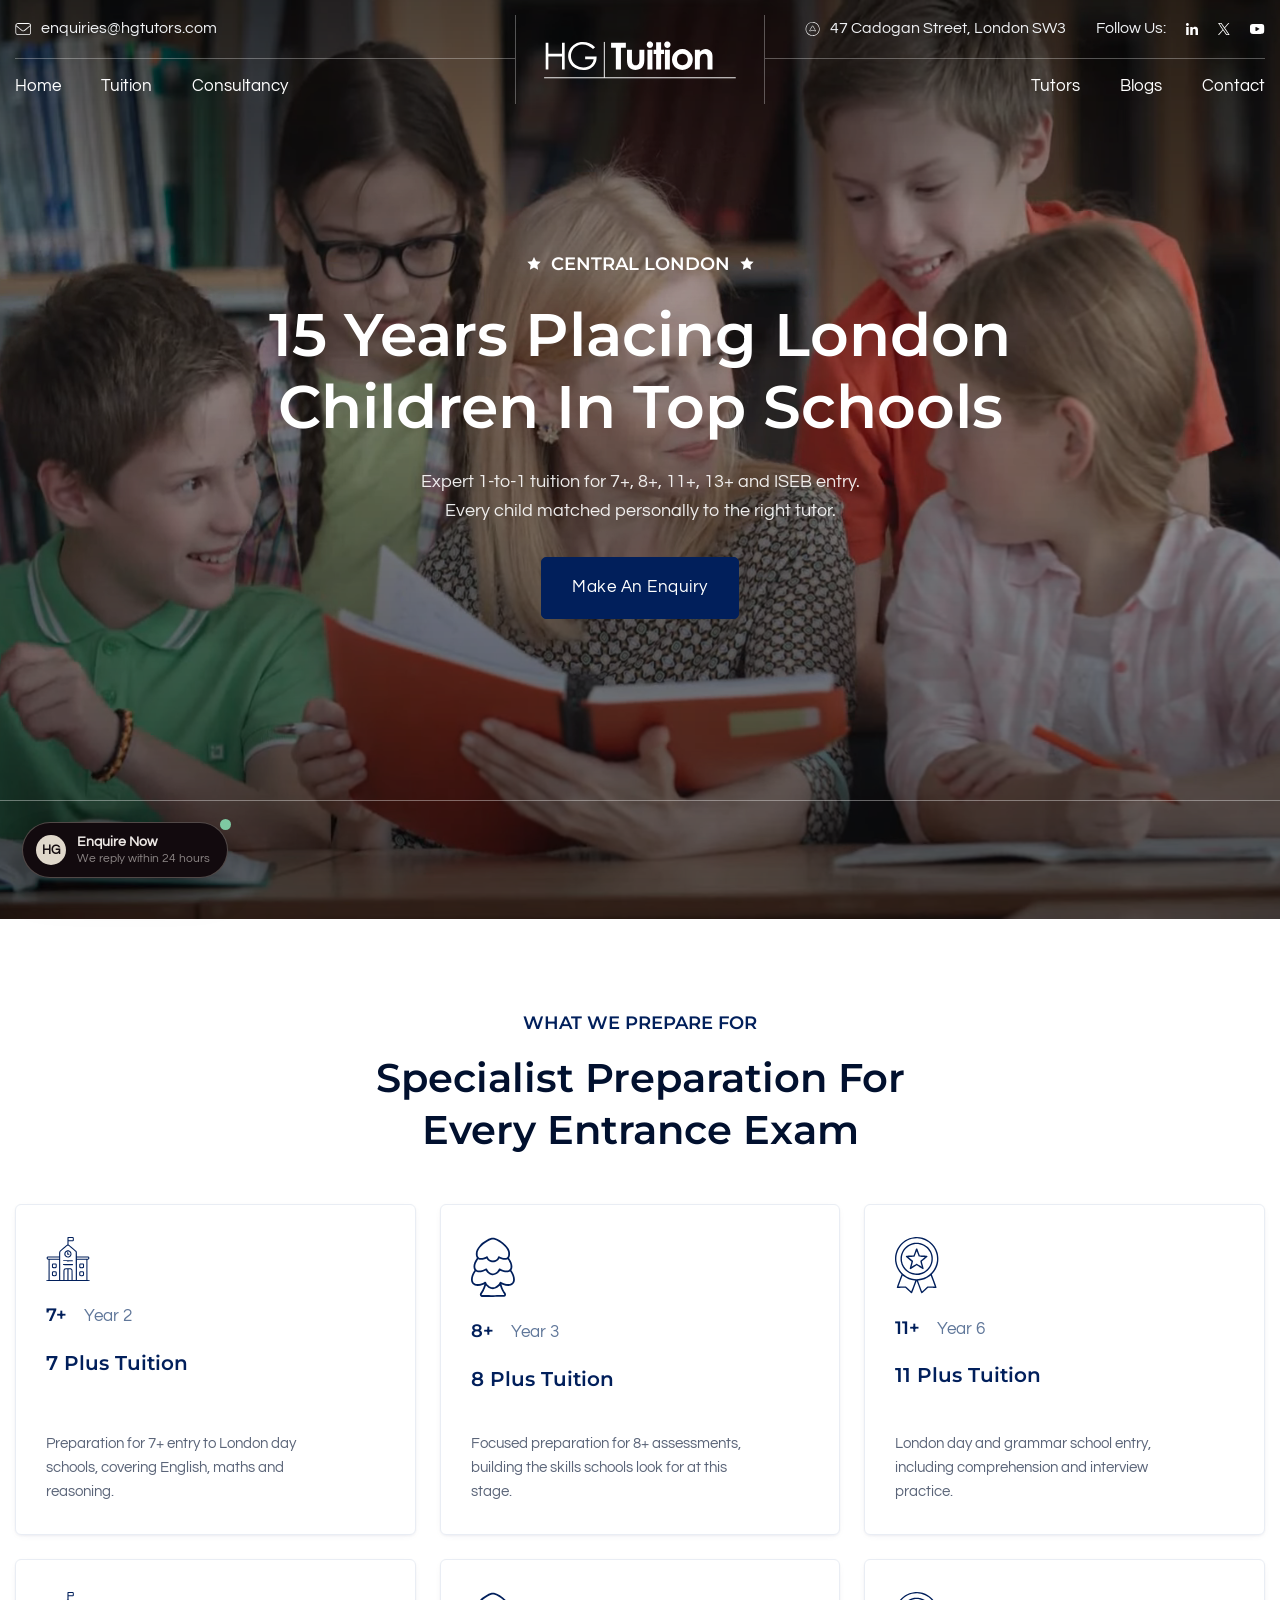
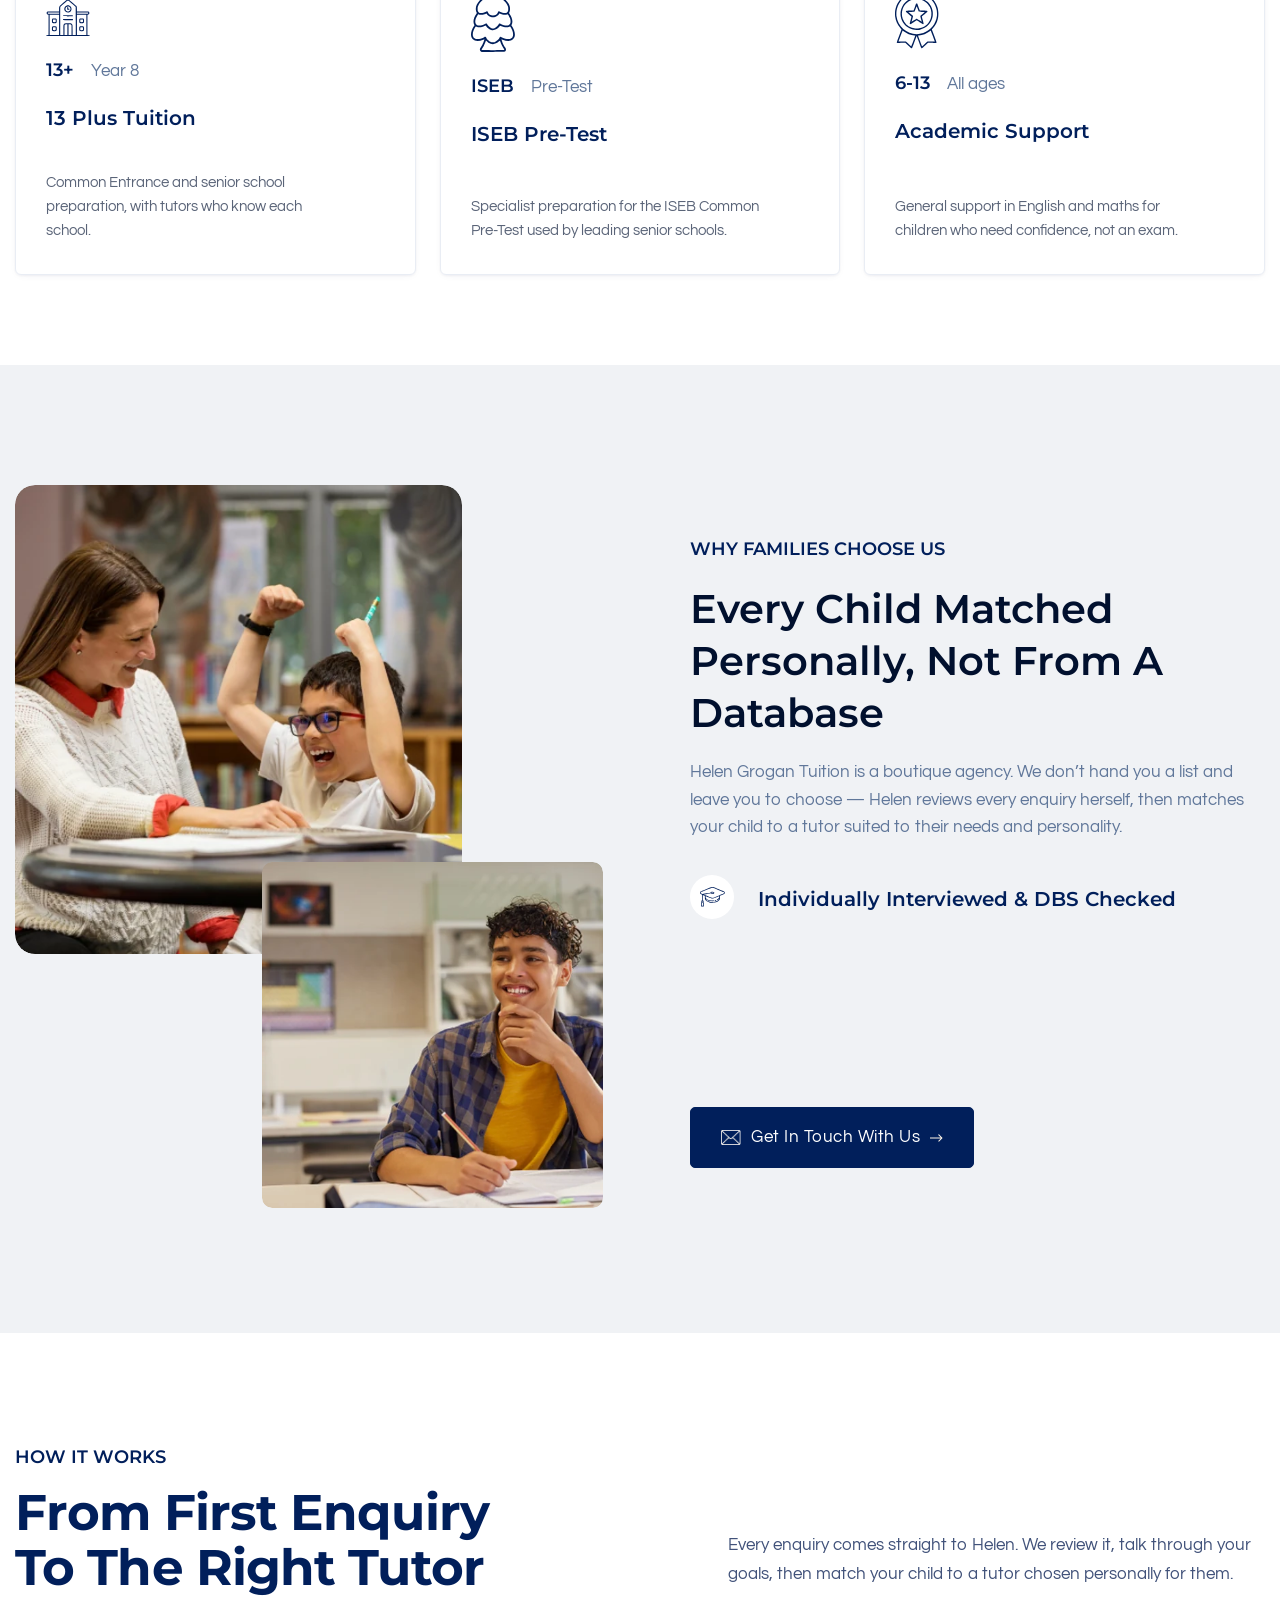
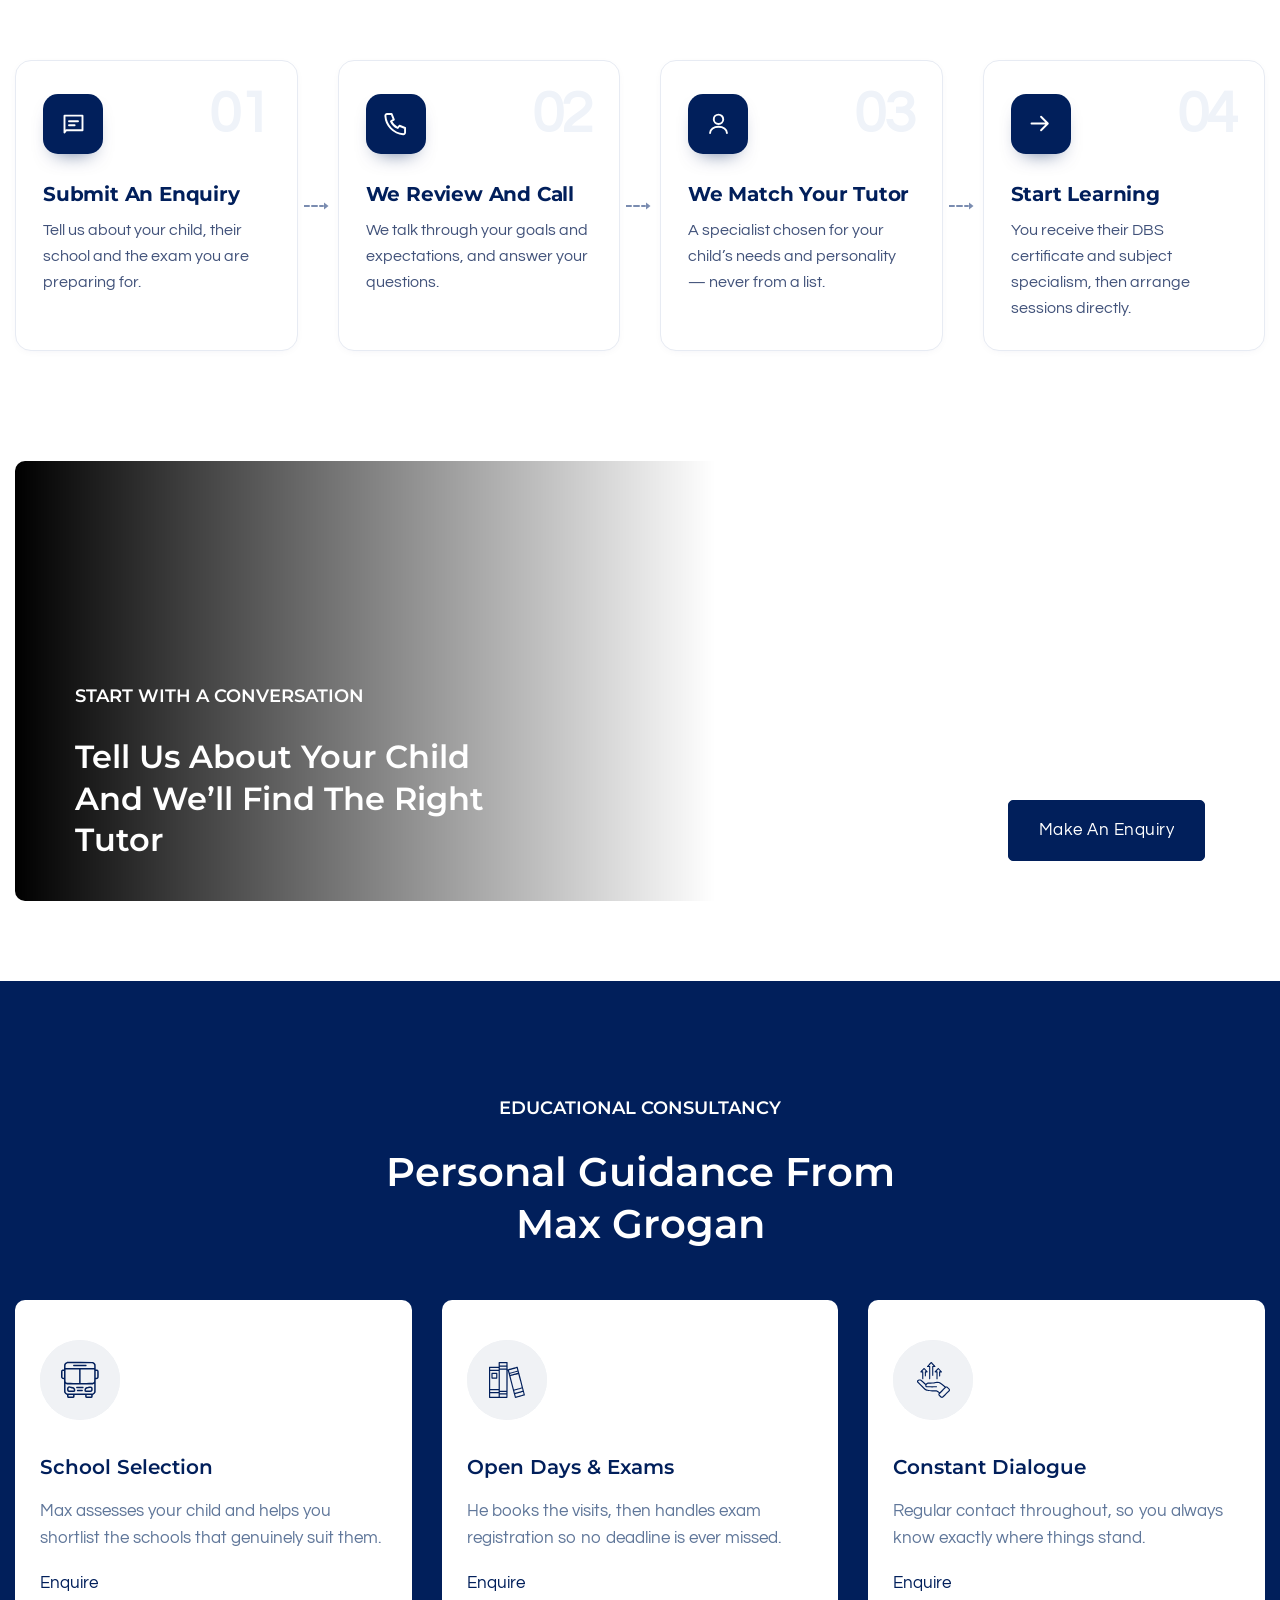
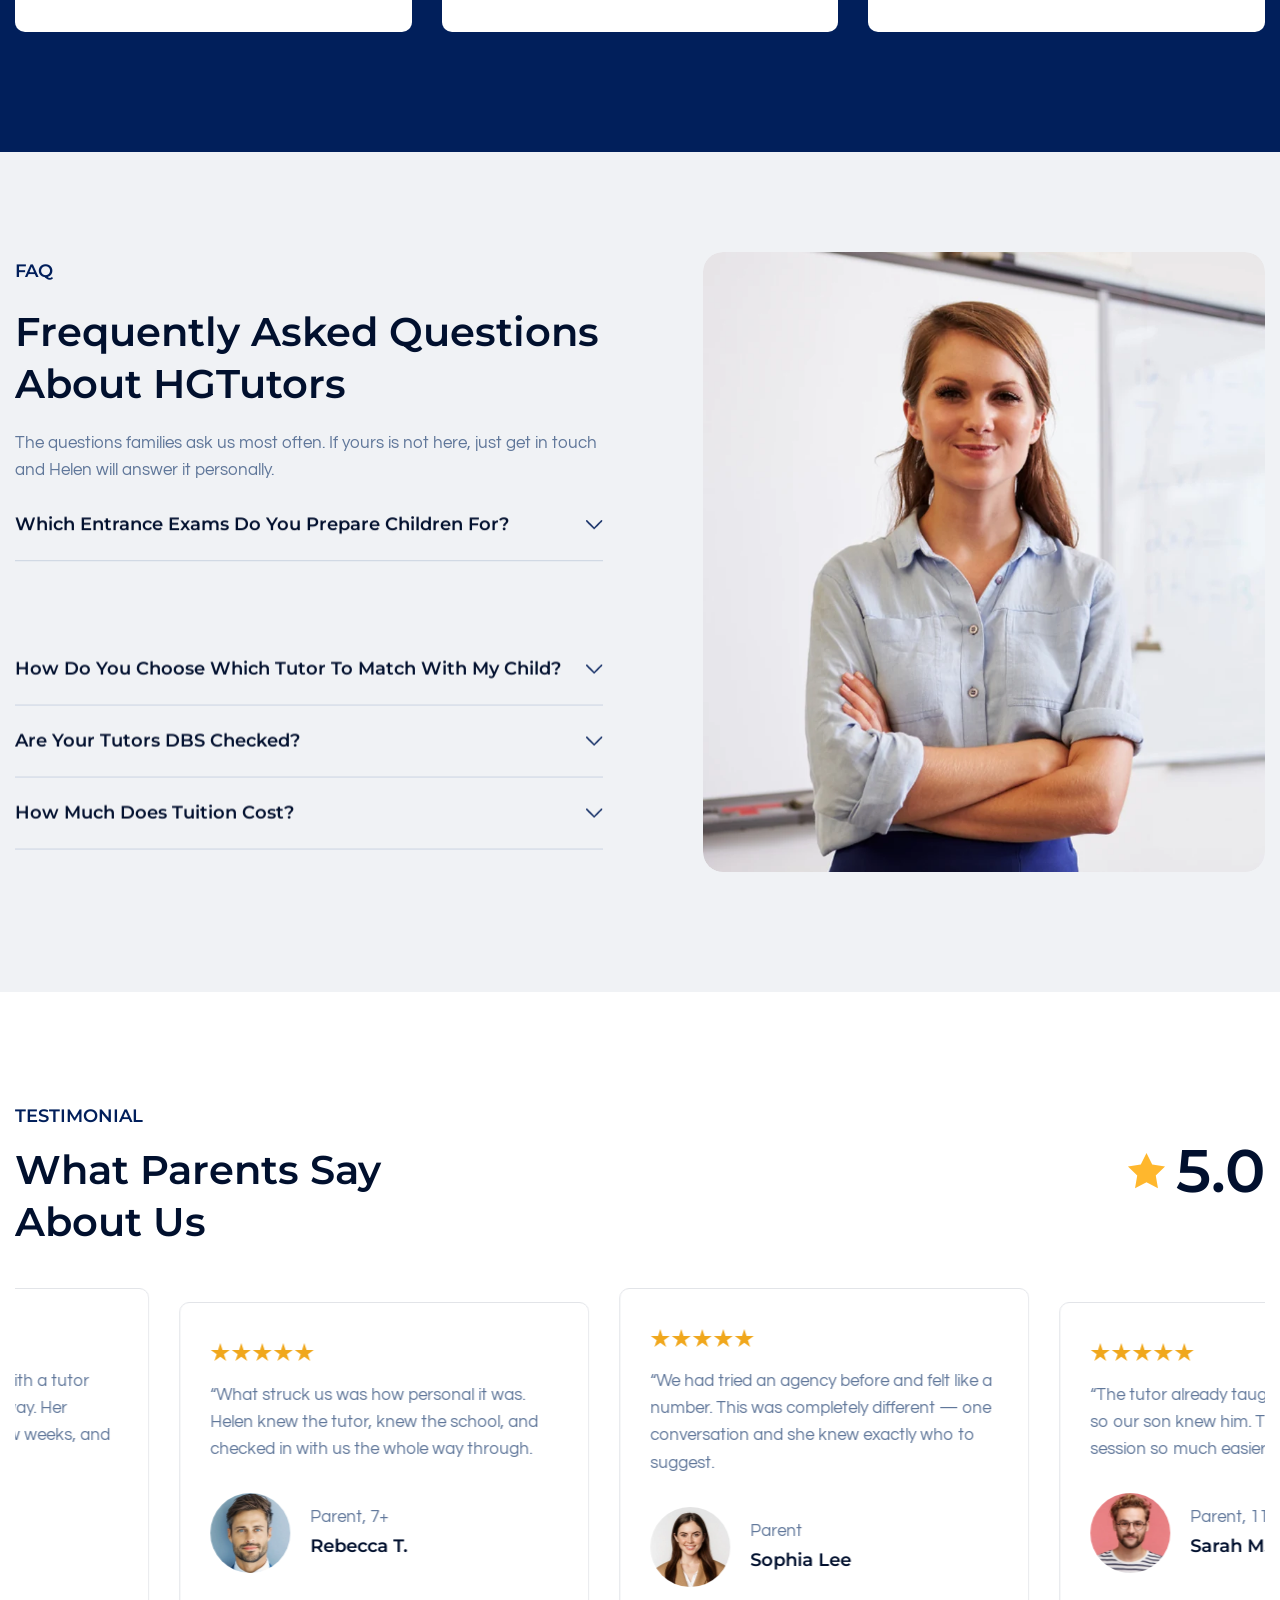
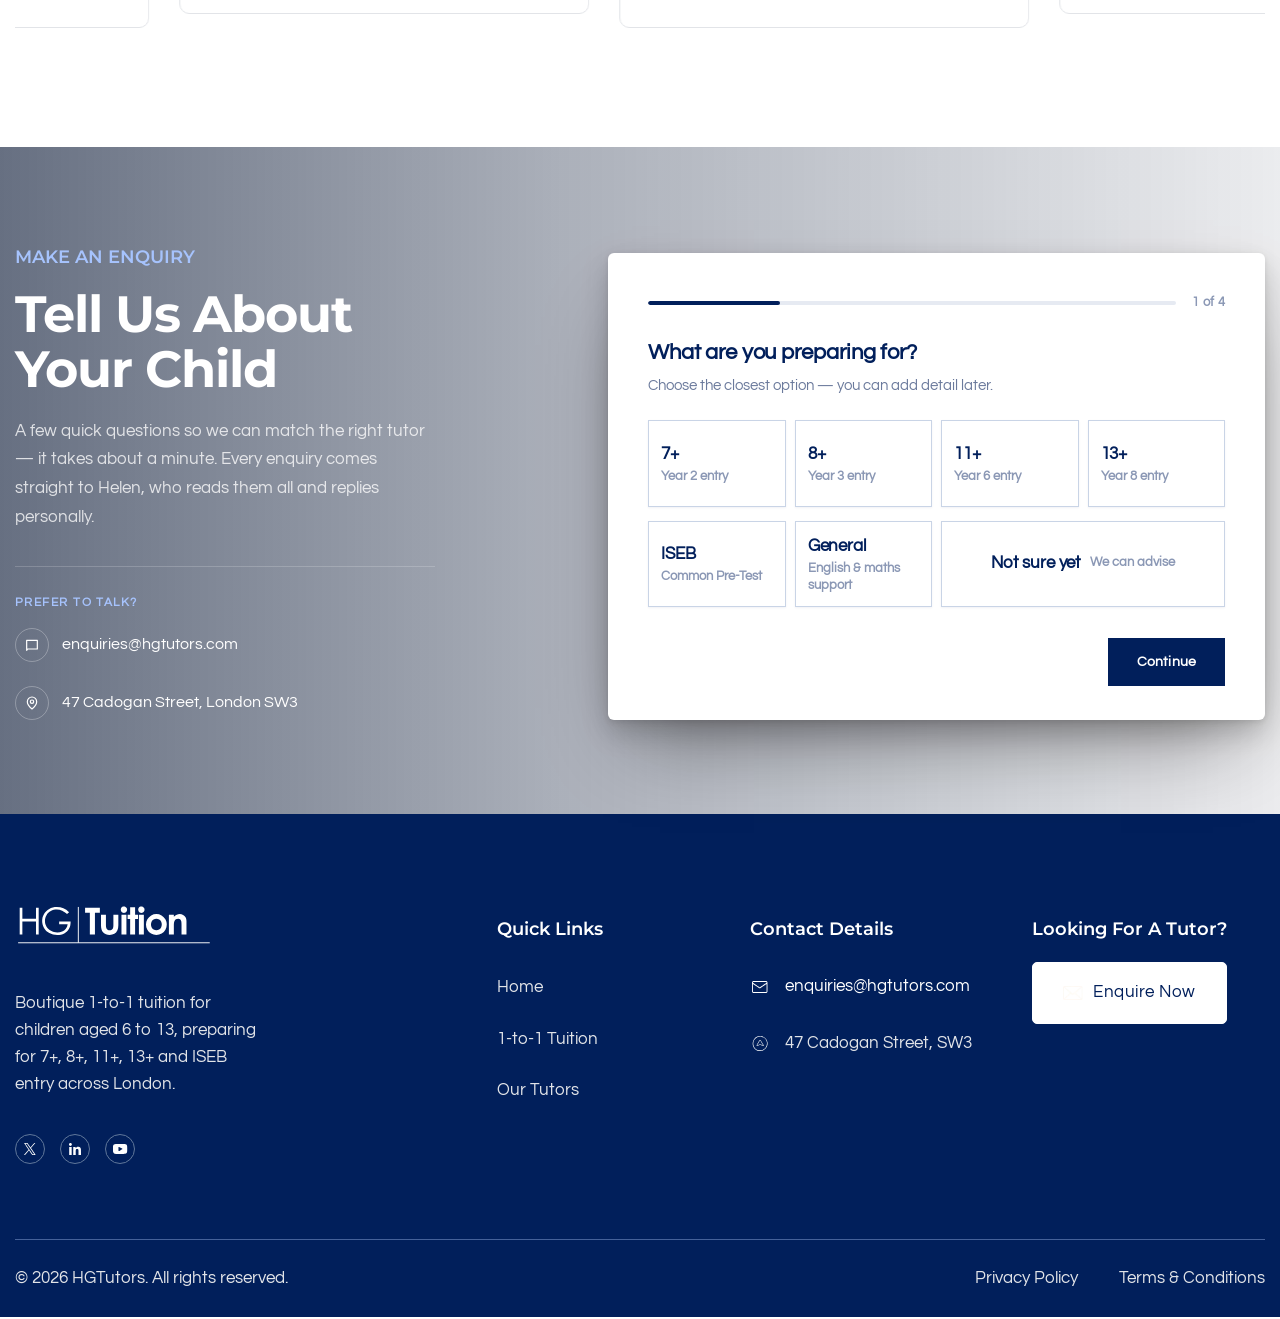
==== commit f8f1e9c8: "Update location description from "Chelsea" to "Central London"" ====
--- a/index.html
+++ b/index.html
@@ -105,7 +105,7 @@
                 <div class="w-layout-vflex hero-two-content">
                   <div class="hero-two-sub-heading">
                     <div class="hero-heading-icon"><img loading="lazy" src="assets/675925a4f2806d85fb576efe_Star%209.svg" alt="star-icon"></div>
-                    <div class="subheading color-white">Chelsea &middot; London</div>
+                    <div class="subheading color-white">Central London</div>
                     <div class="hero-heading-icon"><img loading="lazy" src="assets/675925a4f2806d85fb576efe_Star%209.svg" alt="star-icon"></div>
                   </div>
                   <div class="hero-two-heading overflow-hidden">
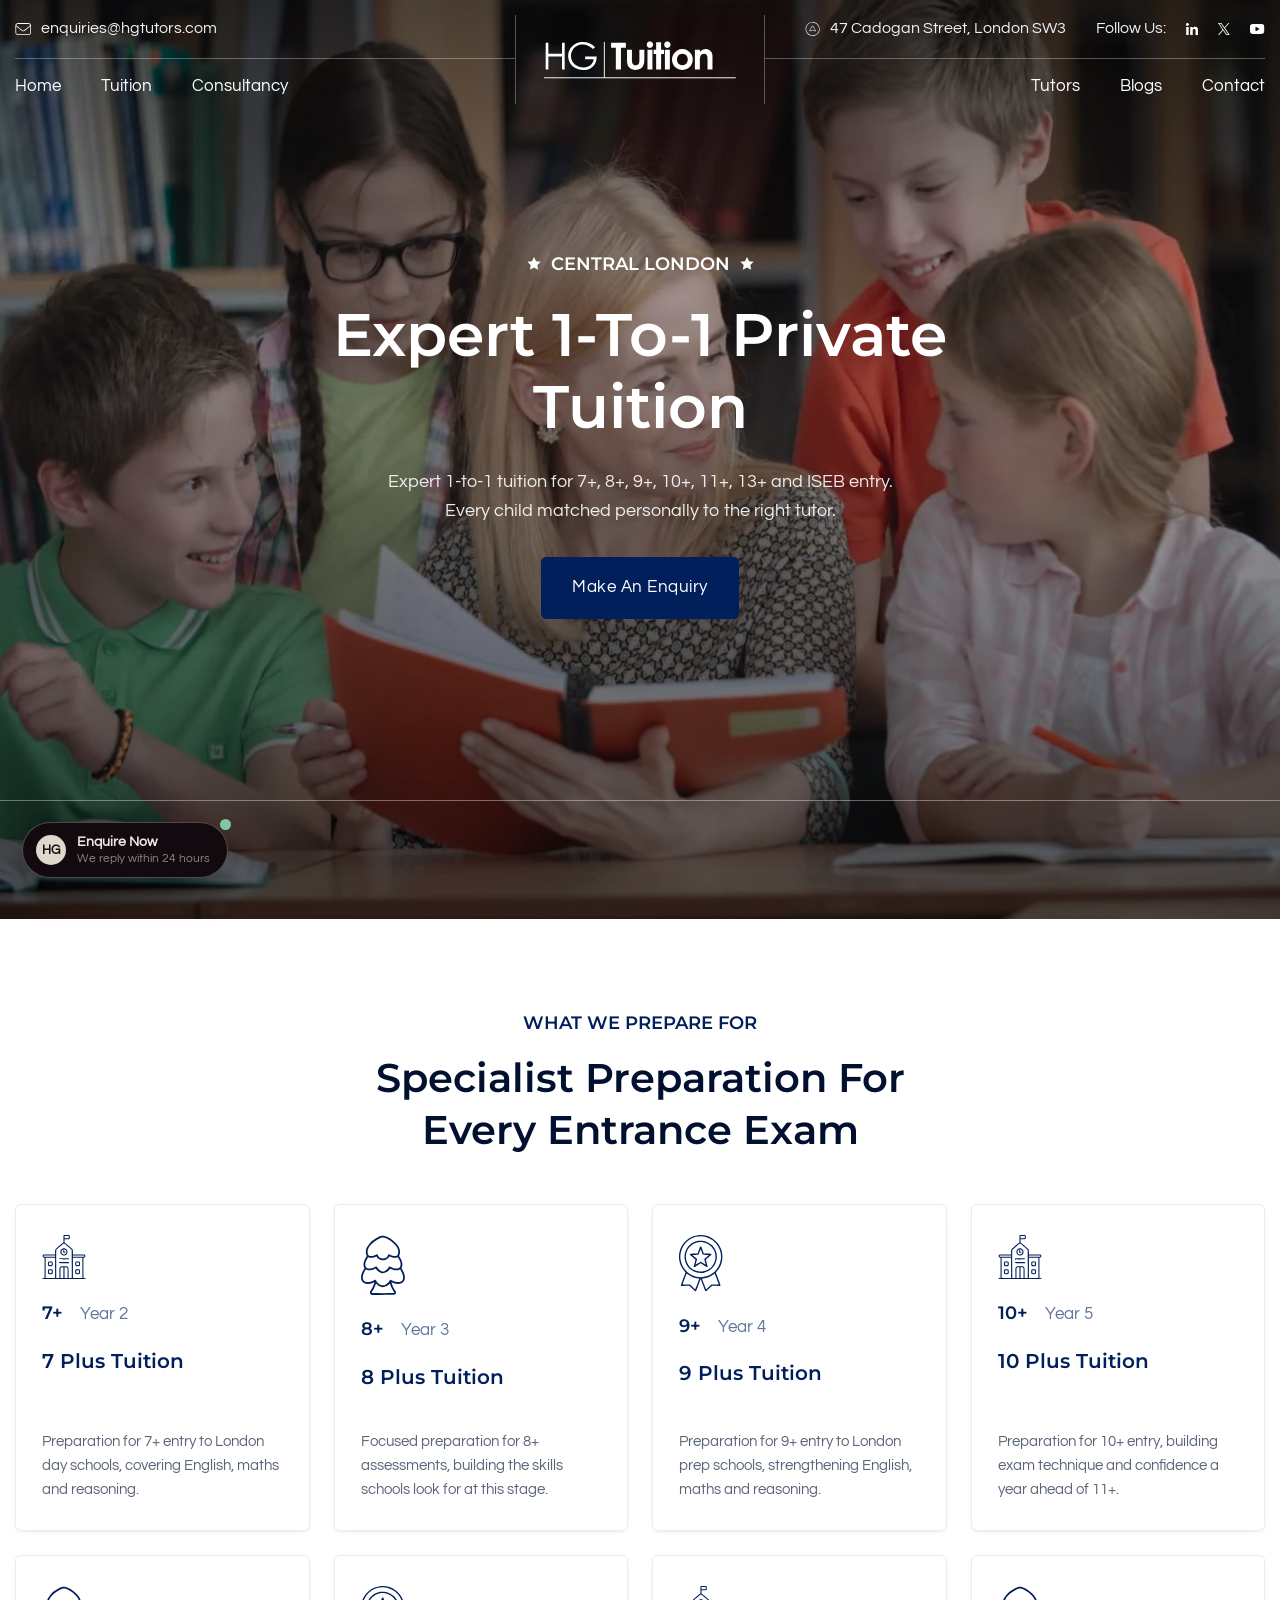
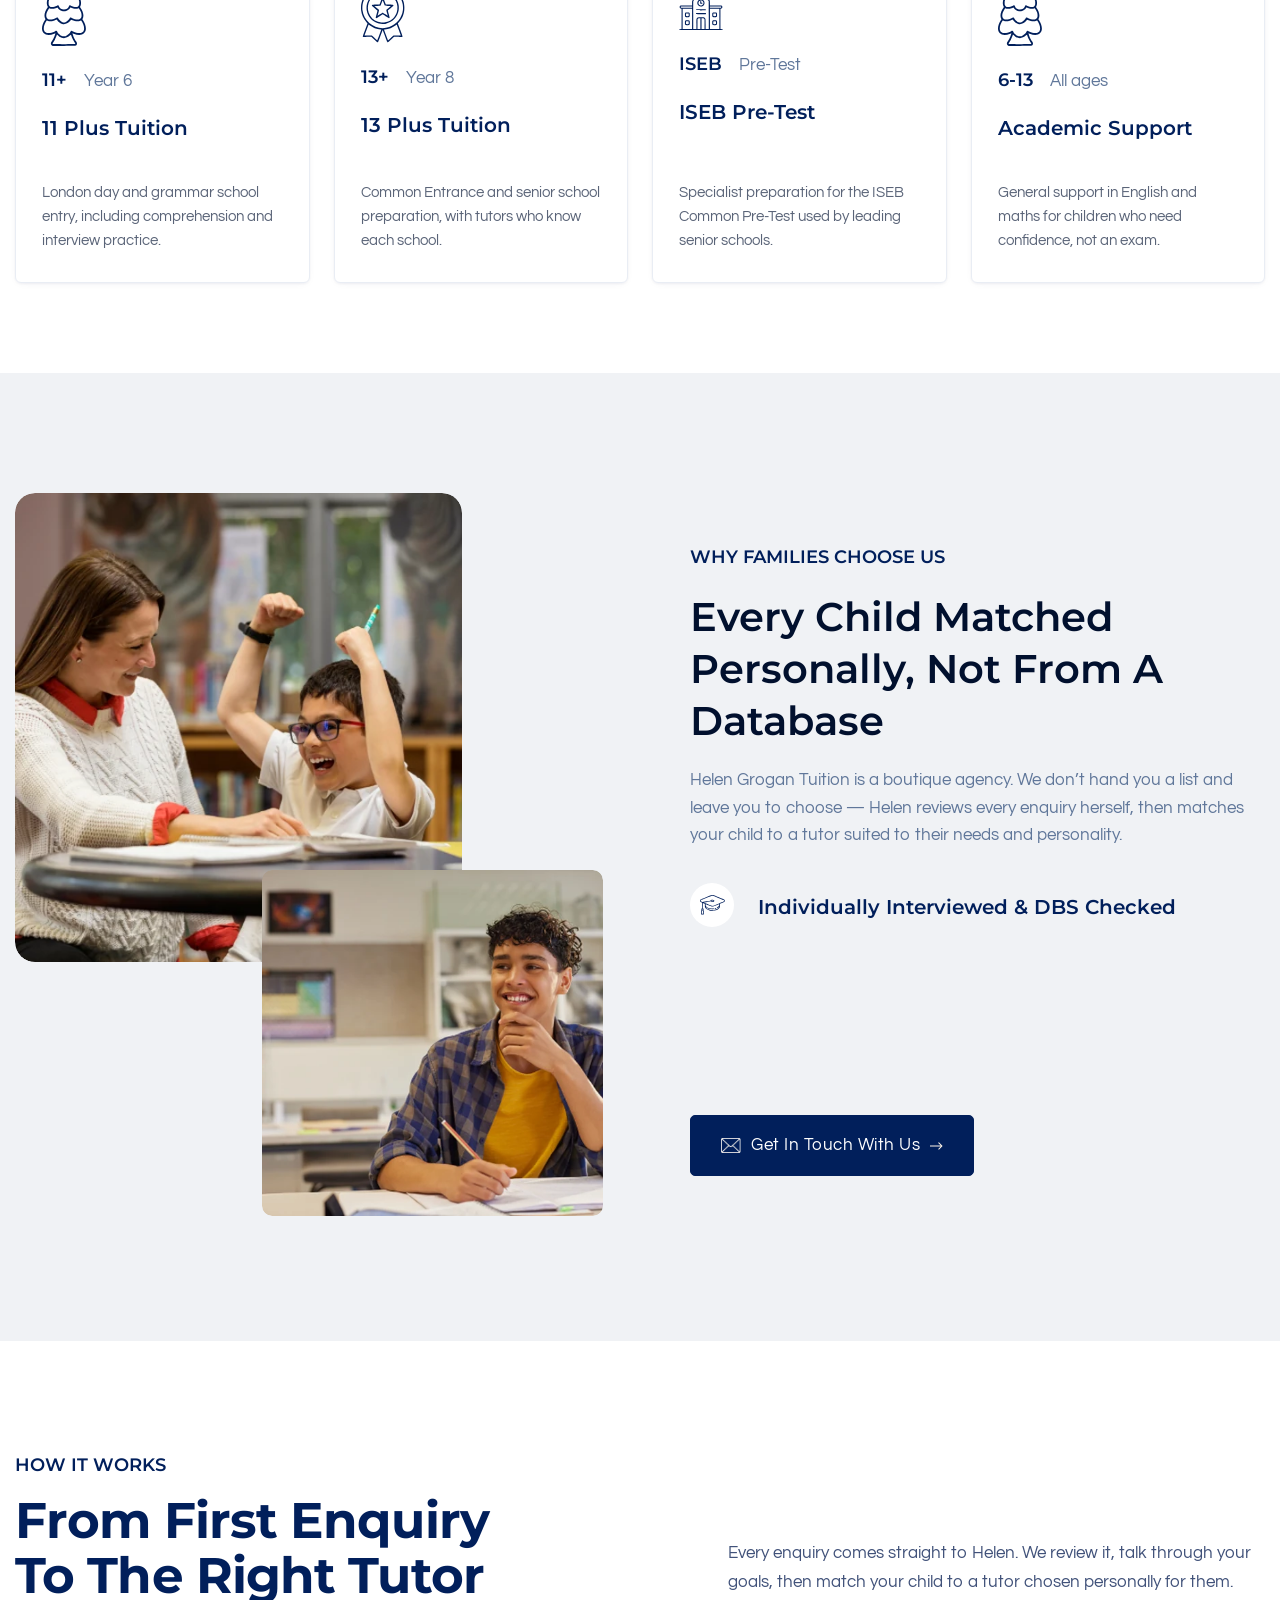
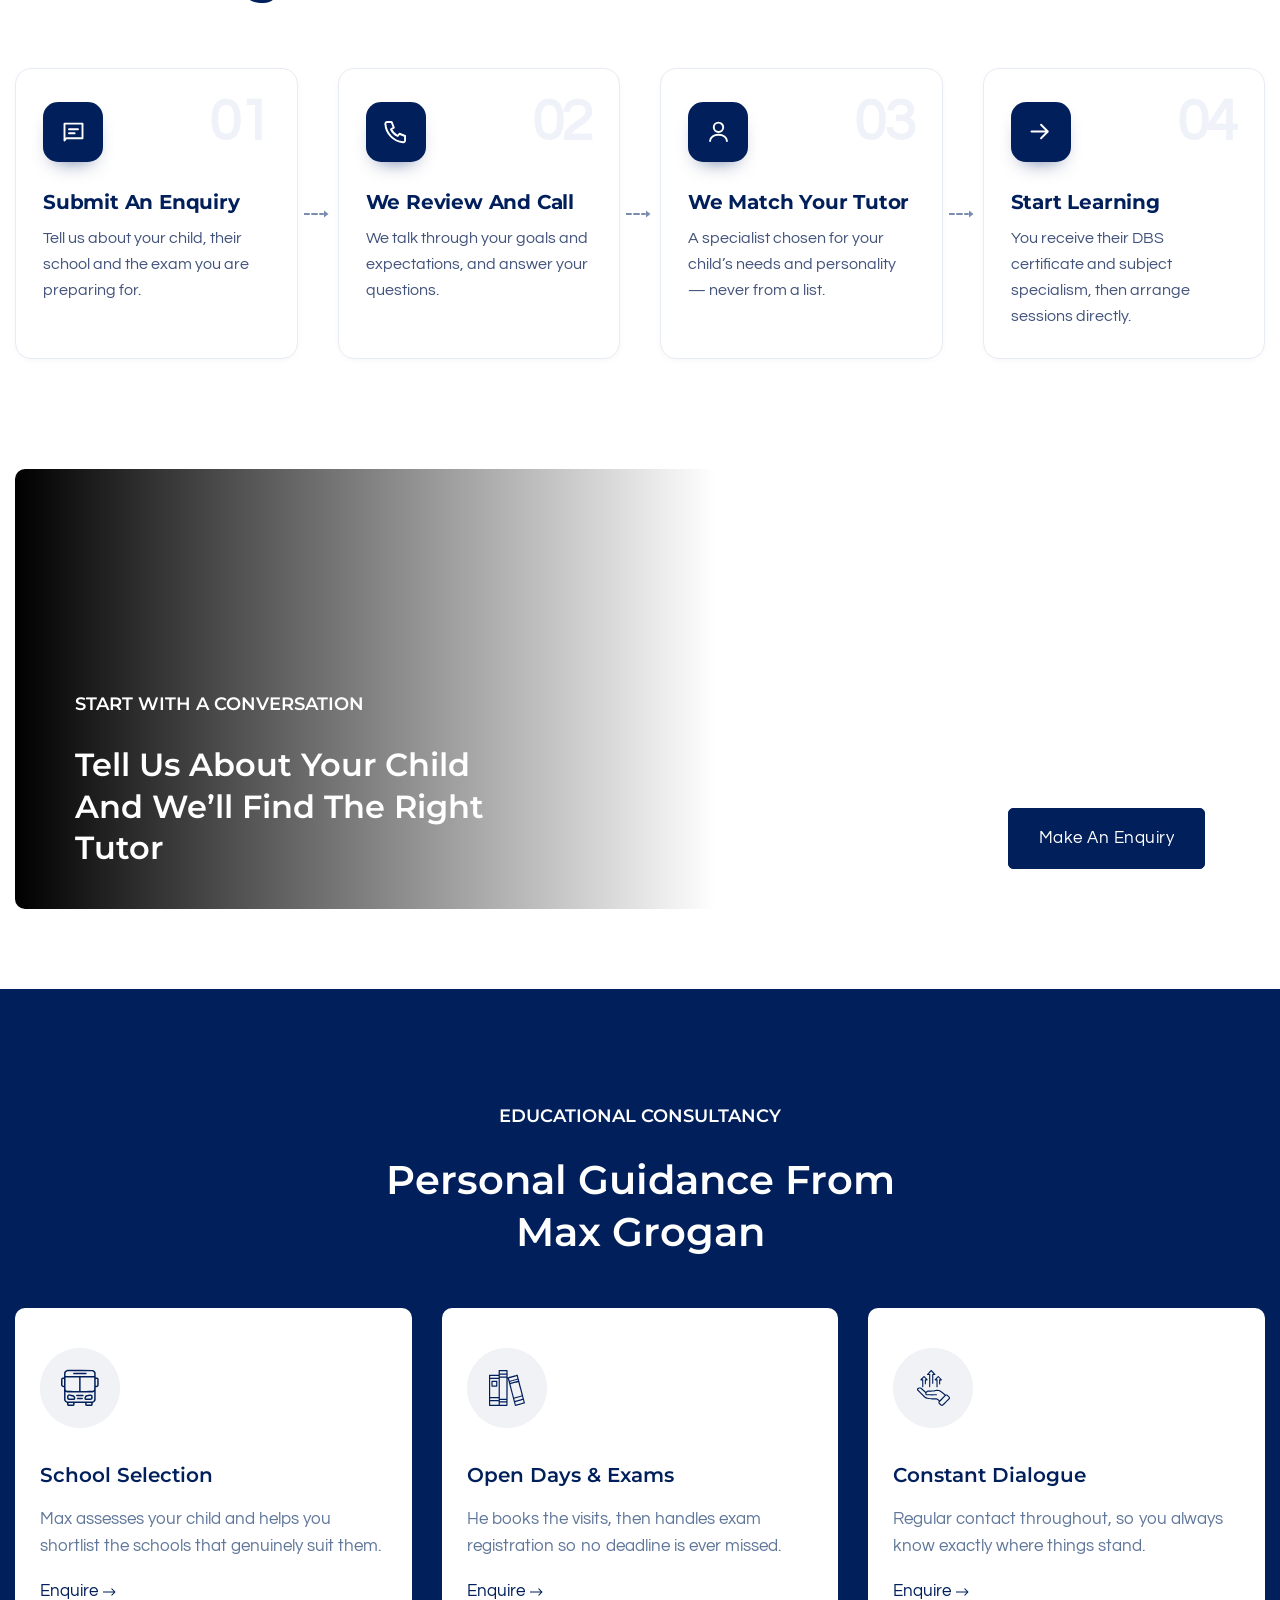
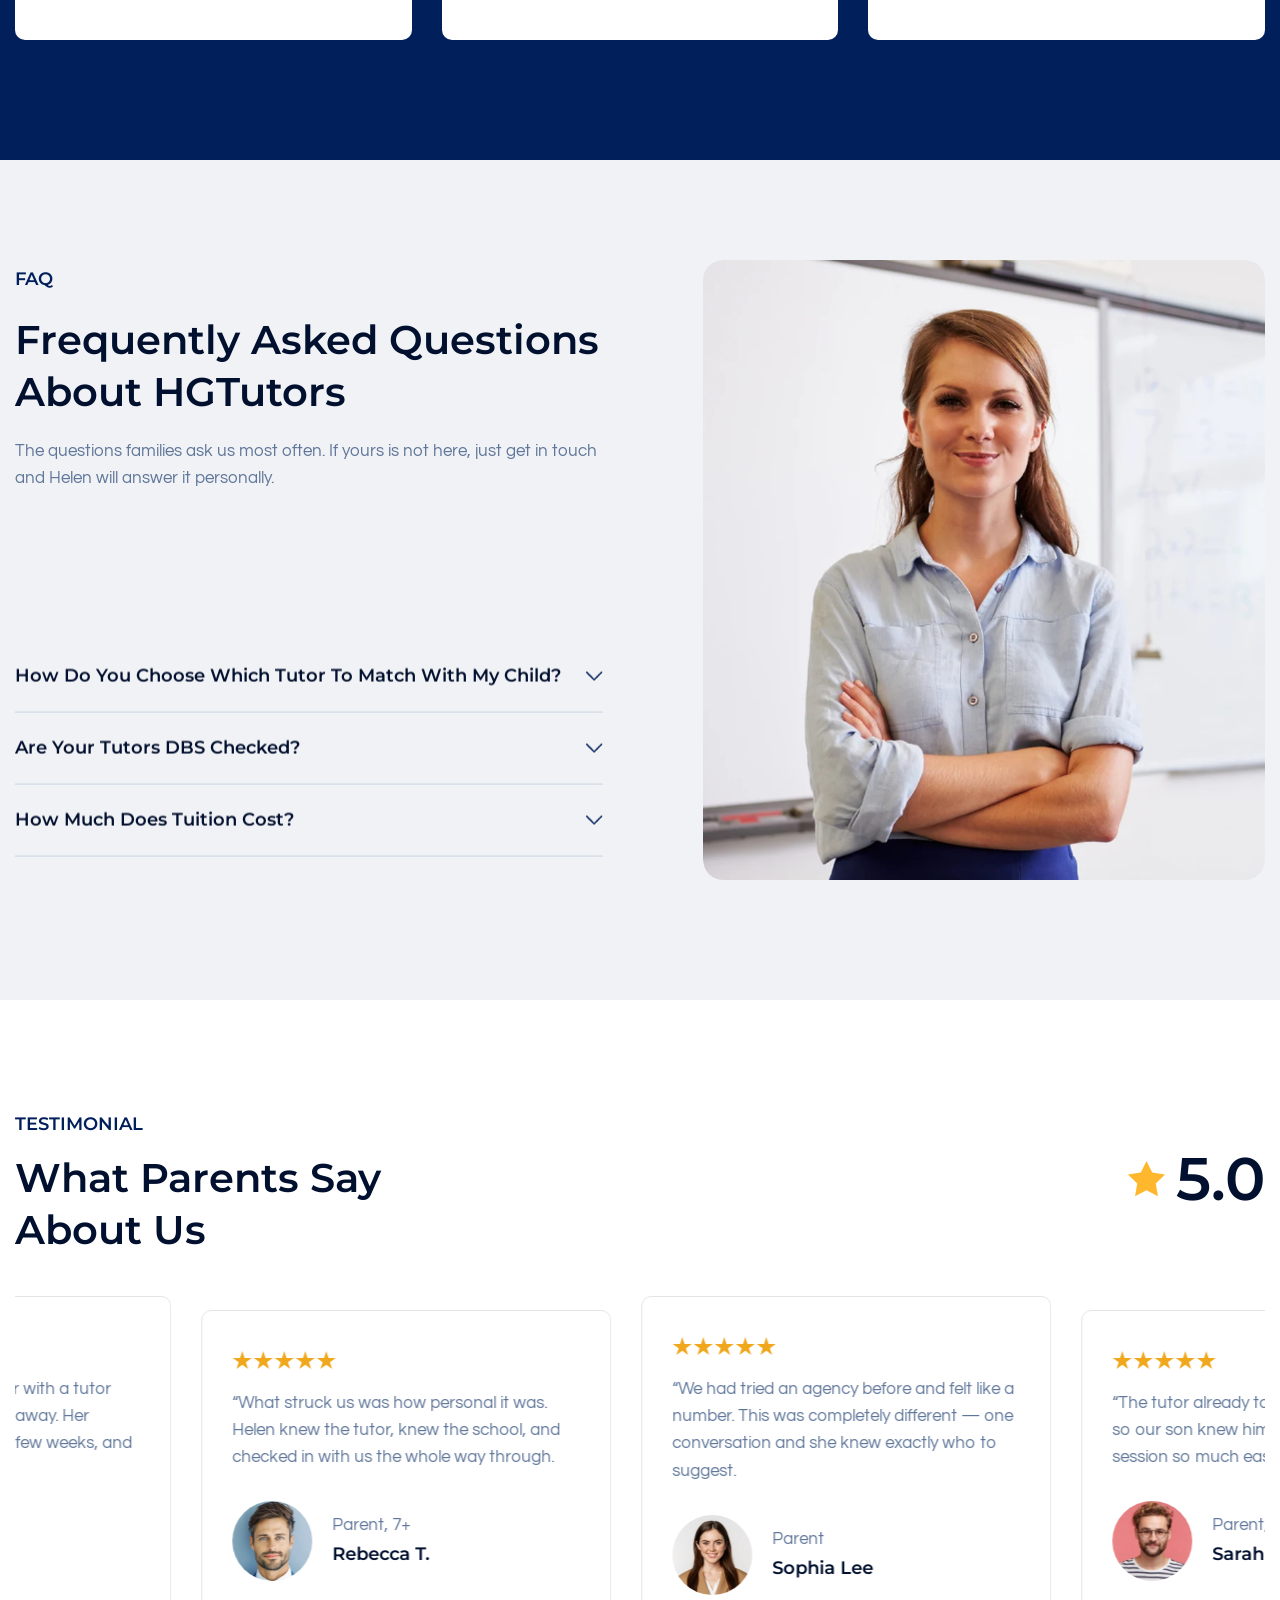
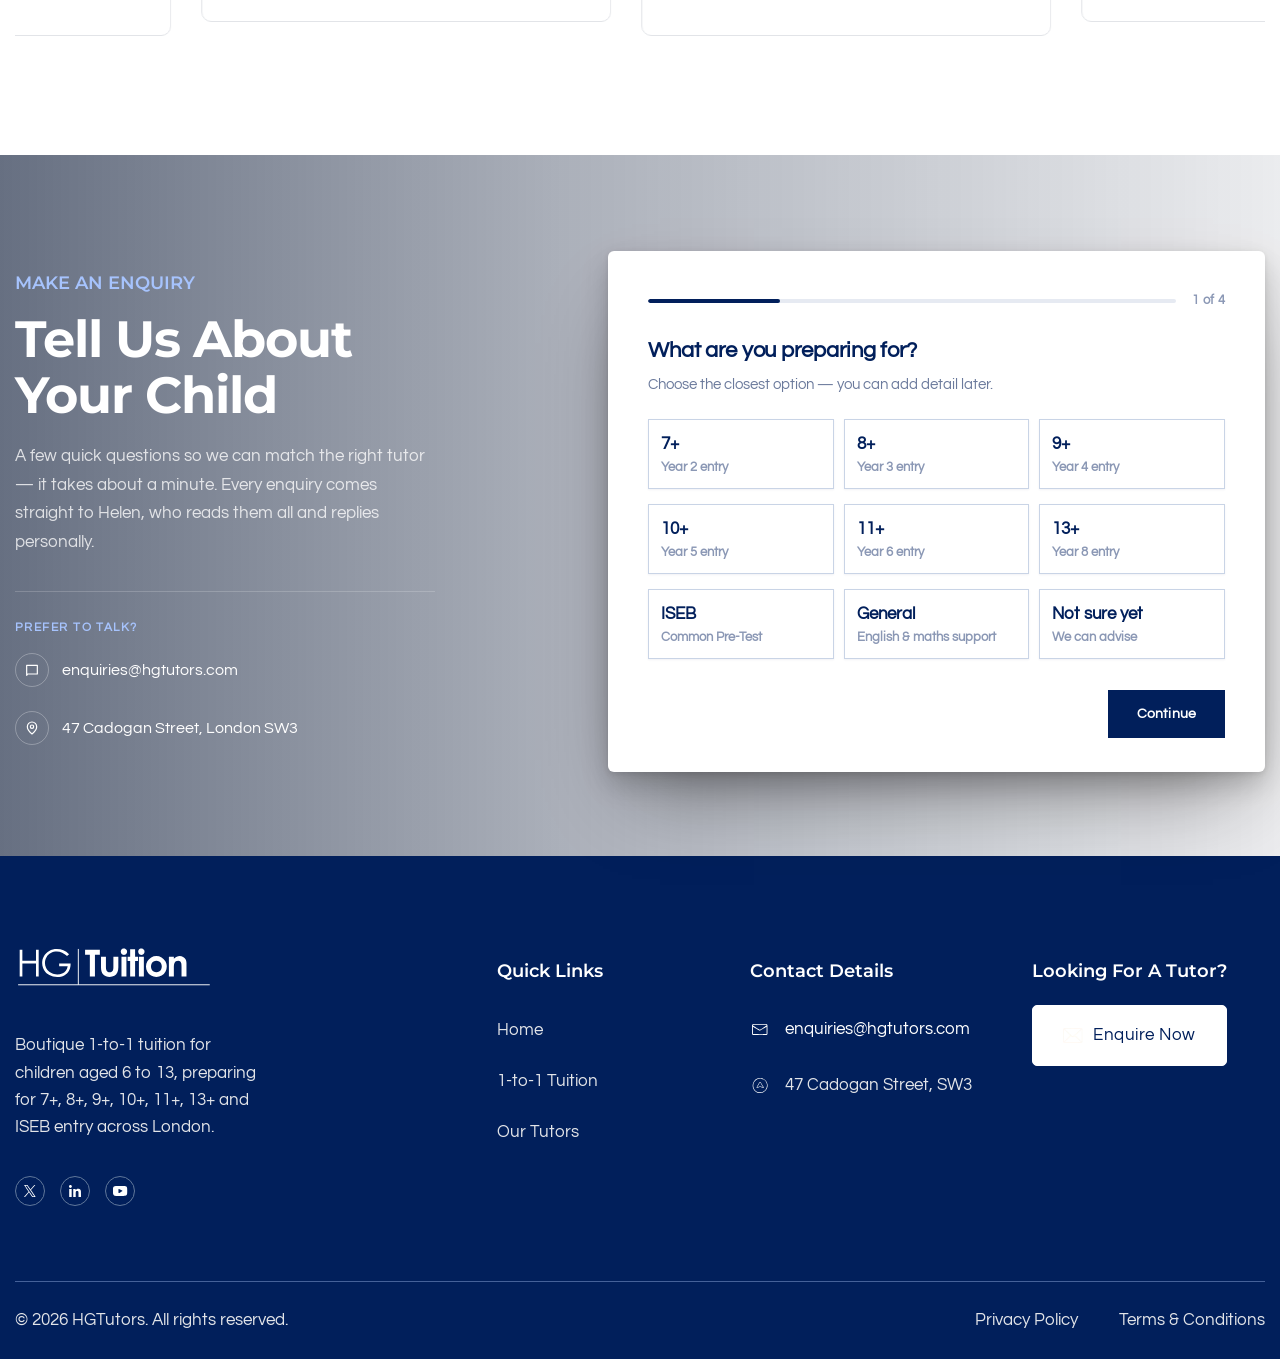
==== commit 639fa96d: "Update tuition options and styling across multiple pages - Modified CSS for choice layout to display" ====
--- a/index.html
+++ b/index.html
@@ -109,8 +109,8 @@
                     <div class="hero-heading-icon"><img loading="lazy" src="assets/675925a4f2806d85fb576efe_Star%209.svg" alt="star-icon"></div>
                   </div>
                   <div class="hero-two-heading overflow-hidden">
-                    <h1 class="slide-title no-margin color-white">15 years placing London children in top schools</h1>
-                  </div><p class="hero-two-intro">Expert 1-to-1 tuition for 7+, 8+, 11+, 13+ and ISEB entry.<br>Every child matched personally to the right tutor.</p>
+                    <h1 class="slide-title no-margin color-white">Expert 1-to-1 private tuition</h1>
+                  </div><p class="hero-two-intro">Expert 1-to-1 tuition for 7+, 8+, 9+, 10+, 11+, 13+ and ISEB entry.<br>Every child matched personally to the right tutor.</p>
                   <a data-wf--red-button--variant="red-button" data-w-id="357fb228-33ae-b3b5-1f97-60ac41dee7a5" href="enquire/index.html" class="button-one-style w-inline-block">
                   <div class="button-text-wrap position-relative">
                     <div class="button-text-one">Make an Enquiry</div>
@@ -146,7 +146,7 @@
                       <h2 data-w-id="0a5fff99-f98f-dbda-54b4-adcb817c9a7b" class="slide-title no-margin">Specialist preparation for every entrance exam</h2>
                     </div>
                   </div>
-                  <div class="w-layout-hflex achieved-box-section"><div class="icon-box-five exam-card"><div class="achieved-icon"><img loading="lazy" src="assets/675925a4f2806d85fb576f00_icon(10).svg" alt=""></div><div class="icon-box-five-date"><span class="subheading margin-right-seventeen">7+</span>Year 2</div><div class="icon-box-five-heading"><div class="heading-style-h5">7 Plus Tuition</div></div><div class="icon-box-five-paragraph"><p class="no-margin">Preparation for 7+ entry to London day schools, covering English, maths and reasoning.</p></div></div><div class="icon-box-five exam-card"><div class="achieved-icon"><img loading="lazy" src="assets/675925a4f2806d85fb576f01_icon(11).svg" alt=""></div><div class="icon-box-five-date"><span class="subheading margin-right-seventeen">8+</span>Year 3</div><div class="icon-box-five-heading"><div class="heading-style-h5">8 Plus Tuition</div></div><div class="icon-box-five-paragraph"><p class="no-margin">Focused preparation for 8+ assessments, building the skills schools look for at this stage.</p></div></div><div class="icon-box-five exam-card"><div class="achieved-icon"><img loading="lazy" src="assets/675925a4f2806d85fb576f02_icon(12).svg" alt=""></div><div class="icon-box-five-date"><span class="subheading margin-right-seventeen">11+</span>Year 6</div><div class="icon-box-five-heading"><div class="heading-style-h5">11 Plus Tuition</div></div><div class="icon-box-five-paragraph"><p class="no-margin">London day and grammar school entry, including comprehension and interview practice.</p></div></div><div class="icon-box-five exam-card"><div class="achieved-icon"><img loading="lazy" src="assets/675925a4f2806d85fb576f00_icon(10).svg" alt=""></div><div class="icon-box-five-date"><span class="subheading margin-right-seventeen">13+</span>Year 8</div><div class="icon-box-five-heading"><div class="heading-style-h5">13 Plus Tuition</div></div><div class="icon-box-five-paragraph"><p class="no-margin">Common Entrance and senior school preparation, with tutors who know each school.</p></div></div><div class="icon-box-five exam-card"><div class="achieved-icon"><img loading="lazy" src="assets/675925a4f2806d85fb576f01_icon(11).svg" alt=""></div><div class="icon-box-five-date"><span class="subheading margin-right-seventeen">ISEB</span>Pre-Test</div><div class="icon-box-five-heading"><div class="heading-style-h5">ISEB Pre-Test</div></div><div class="icon-box-five-paragraph"><p class="no-margin">Specialist preparation for the ISEB Common Pre-Test used by leading senior schools.</p></div></div><div class="icon-box-five exam-card"><div class="achieved-icon"><img loading="lazy" src="assets/675925a4f2806d85fb576f02_icon(12).svg" alt=""></div><div class="icon-box-five-date"><span class="subheading margin-right-seventeen">6-13</span>All ages</div><div class="icon-box-five-heading"><div class="heading-style-h5">Academic Support</div></div><div class="icon-box-five-paragraph"><p class="no-margin">General support in English and maths for children who need confidence, not an exam.</p></div></div></div></div></section>
+                  <div class="w-layout-hflex achieved-box-section"><div class="icon-box-five exam-card"><div class="achieved-icon"><img loading="lazy" src="assets/675925a4f2806d85fb576f00_icon(10).svg" alt=""></div><div class="icon-box-five-date"><span class="subheading margin-right-seventeen">7+</span>Year 2</div><div class="icon-box-five-heading"><div class="heading-style-h5">7 Plus Tuition</div></div><div class="icon-box-five-paragraph"><p class="no-margin">Preparation for 7+ entry to London day schools, covering English, maths and reasoning.</p></div></div><div class="icon-box-five exam-card"><div class="achieved-icon"><img loading="lazy" src="assets/675925a4f2806d85fb576f01_icon(11).svg" alt=""></div><div class="icon-box-five-date"><span class="subheading margin-right-seventeen">8+</span>Year 3</div><div class="icon-box-five-heading"><div class="heading-style-h5">8 Plus Tuition</div></div><div class="icon-box-five-paragraph"><p class="no-margin">Focused preparation for 8+ assessments, building the skills schools look for at this stage.</p></div></div><div class="icon-box-five exam-card"><div class="achieved-icon"><img loading="lazy" src="assets/675925a4f2806d85fb576f02_icon(12).svg" alt=""></div><div class="icon-box-five-date"><span class="subheading margin-right-seventeen">9+</span>Year 4</div><div class="icon-box-five-heading"><div class="heading-style-h5">9 Plus Tuition</div></div><div class="icon-box-five-paragraph"><p class="no-margin">Preparation for 9+ entry to London prep schools, strengthening English, maths and reasoning.</p></div></div><div class="icon-box-five exam-card"><div class="achieved-icon"><img loading="lazy" src="assets/675925a4f2806d85fb576f00_icon(10).svg" alt=""></div><div class="icon-box-five-date"><span class="subheading margin-right-seventeen">10+</span>Year 5</div><div class="icon-box-five-heading"><div class="heading-style-h5">10 Plus Tuition</div></div><div class="icon-box-five-paragraph"><p class="no-margin">Preparation for 10+ entry, building exam technique and confidence a year ahead of 11+.</p></div></div><div class="icon-box-five exam-card"><div class="achieved-icon"><img loading="lazy" src="assets/675925a4f2806d85fb576f01_icon(11).svg" alt=""></div><div class="icon-box-five-date"><span class="subheading margin-right-seventeen">11+</span>Year 6</div><div class="icon-box-five-heading"><div class="heading-style-h5">11 Plus Tuition</div></div><div class="icon-box-five-paragraph"><p class="no-margin">London day and grammar school entry, including comprehension and interview practice.</p></div></div><div class="icon-box-five exam-card"><div class="achieved-icon"><img loading="lazy" src="assets/675925a4f2806d85fb576f02_icon(12).svg" alt=""></div><div class="icon-box-five-date"><span class="subheading margin-right-seventeen">13+</span>Year 8</div><div class="icon-box-five-heading"><div class="heading-style-h5">13 Plus Tuition</div></div><div class="icon-box-five-paragraph"><p class="no-margin">Common Entrance and senior school preparation, with tutors who know each school.</p></div></div><div class="icon-box-five exam-card"><div class="achieved-icon"><img loading="lazy" src="assets/675925a4f2806d85fb576f00_icon(10).svg" alt=""></div><div class="icon-box-five-date"><span class="subheading margin-right-seventeen">ISEB</span>Pre-Test</div><div class="icon-box-five-heading"><div class="heading-style-h5">ISEB Pre-Test</div></div><div class="icon-box-five-paragraph"><p class="no-margin">Specialist preparation for the ISEB Common Pre-Test used by leading senior schools.</p></div></div><div class="icon-box-five exam-card"><div class="achieved-icon"><img loading="lazy" src="assets/675925a4f2806d85fb576f01_icon(11).svg" alt=""></div><div class="icon-box-five-date"><span class="subheading margin-right-seventeen">6-13</span>All ages</div><div class="icon-box-five-heading"><div class="heading-style-h5">Academic Support</div></div><div class="icon-box-five-paragraph"><p class="no-margin">General support in English and maths for children who need confidence, not an exam.</p></div></div></div></div></section>
               <section data-w-id="0a5fff99-f98f-dbda-54b4-adcb817c9aa5" class="home-about-one offered-one">
                 <div class="w-layout-blockcontainer container w-container">
                   <div class="w-layout-hflex about-one-wrap">
@@ -325,7 +325,7 @@
                   <div class="accrodan-one-arrow"><img loading="lazy" src="assets/675925a4f2806d85fb576f38_Vector(2).svg" alt="icon"></div>
                 </div>
                 <div class="overflow-none" style="height: 0px;">
-                  <p class="faq-three-description">We cover 7+, 8+, 11+, 13+ and the ISEB Common Pre-Test for London day and boarding school entry, and we also take on children who simply need support in English or maths without an exam in mind.</p>
+                  <p class="faq-three-description">We cover 7+, 8+, 9+, 10+, 11+, 13+ and the ISEB Common Pre-Test for London day and boarding school entry, and we also take on children who simply need support in English or maths without an exam in mind.</p>
                 </div>
               </div>
             </div><div data-w-id="f8be738e-e704-aa09-efbb-b40cf55ca744" class="w-layout-hflex accrodian-one">
@@ -547,7 +547,7 @@
         <fieldset class="eq-step is-active" data-step="1">
           <legend class="eq-legend">What are you preparing for?</legend>
           <p class="eq-hint">Choose the closest option &mdash; you can add detail later.</p>
-          <div class="eq-choices"><label class="eq-choice"><input type="radio" name="exam" value="7+"><span class="eq-choice-inner"><span class="eq-choice-code">7+</span><span class="eq-choice-sub">Year 2 entry</span></span></label><label class="eq-choice"><input type="radio" name="exam" value="8+"><span class="eq-choice-inner"><span class="eq-choice-code">8+</span><span class="eq-choice-sub">Year 3 entry</span></span></label><label class="eq-choice"><input type="radio" name="exam" value="11+"><span class="eq-choice-inner"><span class="eq-choice-code">11+</span><span class="eq-choice-sub">Year 6 entry</span></span></label><label class="eq-choice"><input type="radio" name="exam" value="13+"><span class="eq-choice-inner"><span class="eq-choice-code">13+</span><span class="eq-choice-sub">Year 8 entry</span></span></label><label class="eq-choice"><input type="radio" name="exam" value="ISEB"><span class="eq-choice-inner"><span class="eq-choice-code">ISEB</span><span class="eq-choice-sub">Common Pre-Test</span></span></label><label class="eq-choice"><input type="radio" name="exam" value="General support"><span class="eq-choice-inner"><span class="eq-choice-code">General</span><span class="eq-choice-sub">English &amp; maths support</span></span></label><label class="eq-choice"><input type="radio" name="exam" value="Not sure yet"><span class="eq-choice-inner"><span class="eq-choice-code">Not sure yet</span><span class="eq-choice-sub">We can advise</span></span></label></div>
+          <div class="eq-choices"><label class="eq-choice"><input type="radio" name="exam" value="7+"><span class="eq-choice-inner"><span class="eq-choice-code">7+</span><span class="eq-choice-sub">Year 2 entry</span></span></label><label class="eq-choice"><input type="radio" name="exam" value="8+"><span class="eq-choice-inner"><span class="eq-choice-code">8+</span><span class="eq-choice-sub">Year 3 entry</span></span></label><label class="eq-choice"><input type="radio" name="exam" value="9+"><span class="eq-choice-inner"><span class="eq-choice-code">9+</span><span class="eq-choice-sub">Year 4 entry</span></span></label><label class="eq-choice"><input type="radio" name="exam" value="10+"><span class="eq-choice-inner"><span class="eq-choice-code">10+</span><span class="eq-choice-sub">Year 5 entry</span></span></label><label class="eq-choice"><input type="radio" name="exam" value="11+"><span class="eq-choice-inner"><span class="eq-choice-code">11+</span><span class="eq-choice-sub">Year 6 entry</span></span></label><label class="eq-choice"><input type="radio" name="exam" value="13+"><span class="eq-choice-inner"><span class="eq-choice-code">13+</span><span class="eq-choice-sub">Year 8 entry</span></span></label><label class="eq-choice"><input type="radio" name="exam" value="ISEB"><span class="eq-choice-inner"><span class="eq-choice-code">ISEB</span><span class="eq-choice-sub">Common Pre-Test</span></span></label><label class="eq-choice"><input type="radio" name="exam" value="General support"><span class="eq-choice-inner"><span class="eq-choice-code">General</span><span class="eq-choice-sub">English &amp; maths support</span></span></label><label class="eq-choice"><input type="radio" name="exam" value="Not sure yet"><span class="eq-choice-inner"><span class="eq-choice-code">Not sure yet</span><span class="eq-choice-sub">We can advise</span></span></label></div>
           <p class="eq-error" data-error="exam">Please choose one to continue.</p>
           <div class="eq-actions">
             <button type="button" class="eq-btn eq-next" data-next>Continue</button>
@@ -653,7 +653,7 @@
           <div class="w-layout-blockcontainer container w-container">
             <div class="w-layout-hflex footer-wrap">
               <div class="footer-one-logo-wrap"><a href="index.html" class="footer-logo w-inline-block"><img loading="lazy" src="assets/hgtutors-logo.svg" alt="logo"></a>
-              <p class="footer-paragraph light-white">Boutique 1-to-1 tuition for children aged 6 to 13, preparing for 7+, 8+, 11+, 13+ and ISEB entry across London.</p>
+              <p class="footer-paragraph light-white">Boutique 1-to-1 tuition for children aged 6 to 13, preparing for 7+, 8+, 9+, 10+, 11+, 13+ and ISEB entry across London.</p>
               <div class="w-layout-hflex footer-one-social-icon-wrap"><a href="https://x.com/" class="footer-one-icon w-inline-block"><img src="assets/67580c4b5a32f0efcba782c9_twitter%20icon.svg" loading="lazy" width="12" height="12" alt="twitter-icon"></a><a href="https://linkedin.com/" class="footer-one-icon w-inline-block"><img width="12" height="12" alt="linkdin-icon" src="assets/67580c4b5a32f0efcba782ca_linkdin%20icon.svg" loading="lazy"></a><a href="https://youtube.com/" class="footer-one-icon w-inline-block"><img width="15" height="10" alt="youtube-icon" src="assets/67580c4b5a32f0efcba782cd_youtube%20icon.svg" loading="lazy"></a></div>
             </div>
             <div class="footer-one-menu-box">
--- a/assets/hgtutors.css
+++ b/assets/hgtutors.css
@@ -17025,7 +17025,7 @@
 /* ---------- exam cards: contained, no dividers ---------- */
 .achieved-box-section{
   display:grid;
-  grid-template-columns:repeat(3,1fr);
+  grid-template-columns:repeat(4,1fr);
   grid-auto-rows:1fr;
   gap:24px;
   align-items:stretch;
@@ -17035,7 +17035,7 @@
   background:#fff;
   border:1px solid #e9edf4;
   border-radius:6px;
-  padding:32px 30px 30px;
+  padding:30px 26px 28px;
   box-shadow:0 2px 10px -4px rgba(1,31,91,.10), 0 1px 3px rgba(1,31,91,.05);
   transition:border-color .25s ease, box-shadow .25s ease, transform .25s ease;
 }
@@ -17327,7 +17327,7 @@
 .eq-hint{ font-size:15px; color:#6b7a9c; margin:0 0 22px; line-height:1.6; }
 
 /* ---- step 1 choices ---- */
-.eq-choices{ display:grid; grid-template-columns:repeat(4,minmax(0,1fr)); gap:9px; grid-auto-rows:1fr; }
+.eq-choices{ display:grid; grid-template-columns:repeat(3,minmax(0,1fr)); gap:10px; grid-auto-rows:1fr; }
 .eq-choice{ position:relative; cursor:pointer; display:block; }
 .eq-choice input{ position:absolute; opacity:0; width:0; height:0; }
 .eq-choice-inner{
@@ -17346,8 +17346,7 @@
 .eq-choice input:checked + .eq-choice-inner{ border-color:#011f5b; background:#011f5b; }
 .eq-choice input:checked + .eq-choice-inner .eq-choice-code{ color:#fff; }
 .eq-choice input:checked + .eq-choice-inner .eq-choice-sub{ color:rgba(255,255,255,.7); }
-.eq-choice:last-child{ grid-column:span 2; }
-.eq-choice:last-child .eq-choice-inner{ flex-direction:row; align-items:center; gap:9px; }
+
 
 /* ---- pills ---- */
 .eq-pills{ display:flex; flex-wrap:wrap; gap:8px; }
@@ -17455,6 +17454,7 @@
   .eq-divider{ margin:26px 0 22px; }
   .eq-choices{ grid-template-columns:repeat(2,minmax(0,1fr)); gap:8px; }
   .eq-choice:last-child{ grid-column:span 2; }
+  .eq-choice:last-child .eq-choice-inner{ flex-direction:row; align-items:center; gap:9px; }
   .eq-grid{ grid-template-columns:1fr; gap:14px; }
   .eq-actions{ margin-top:22px; }
   .eq-btn{ flex:1; text-align:center; padding:13px 20px; }
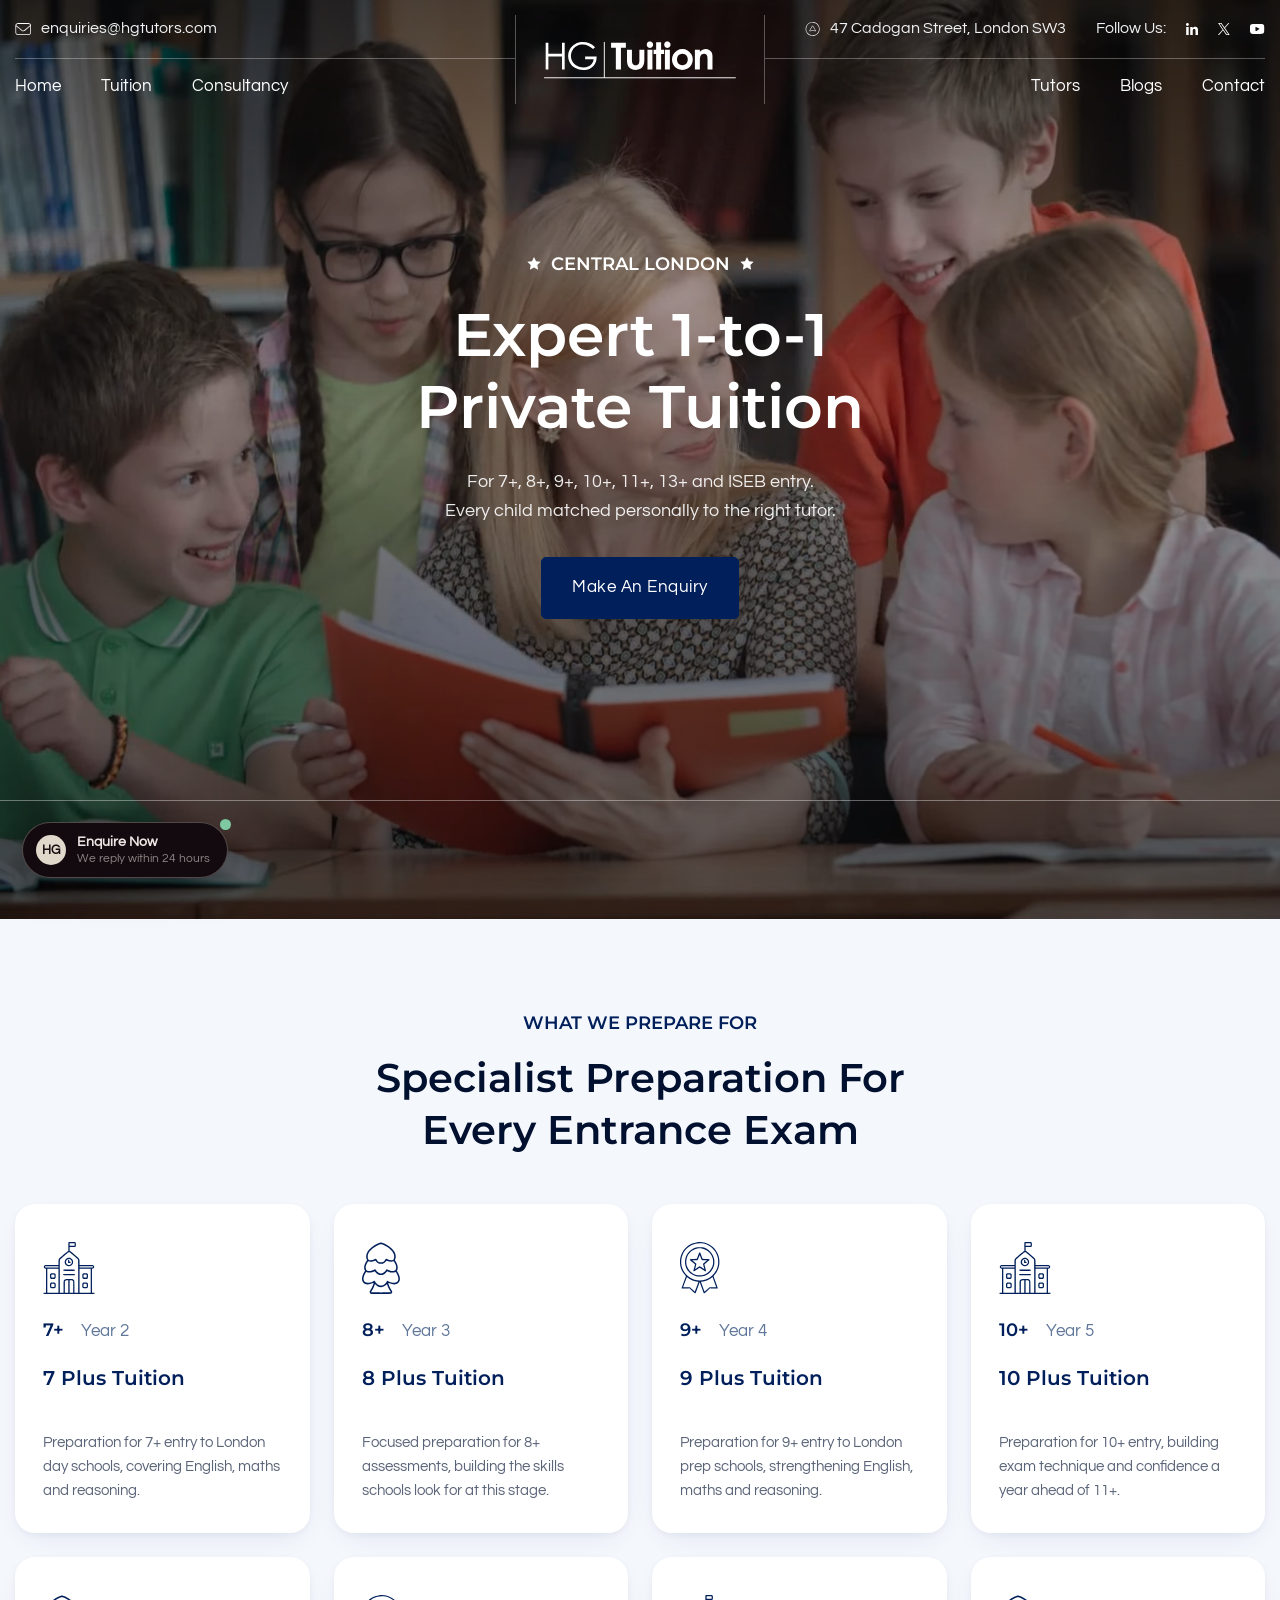
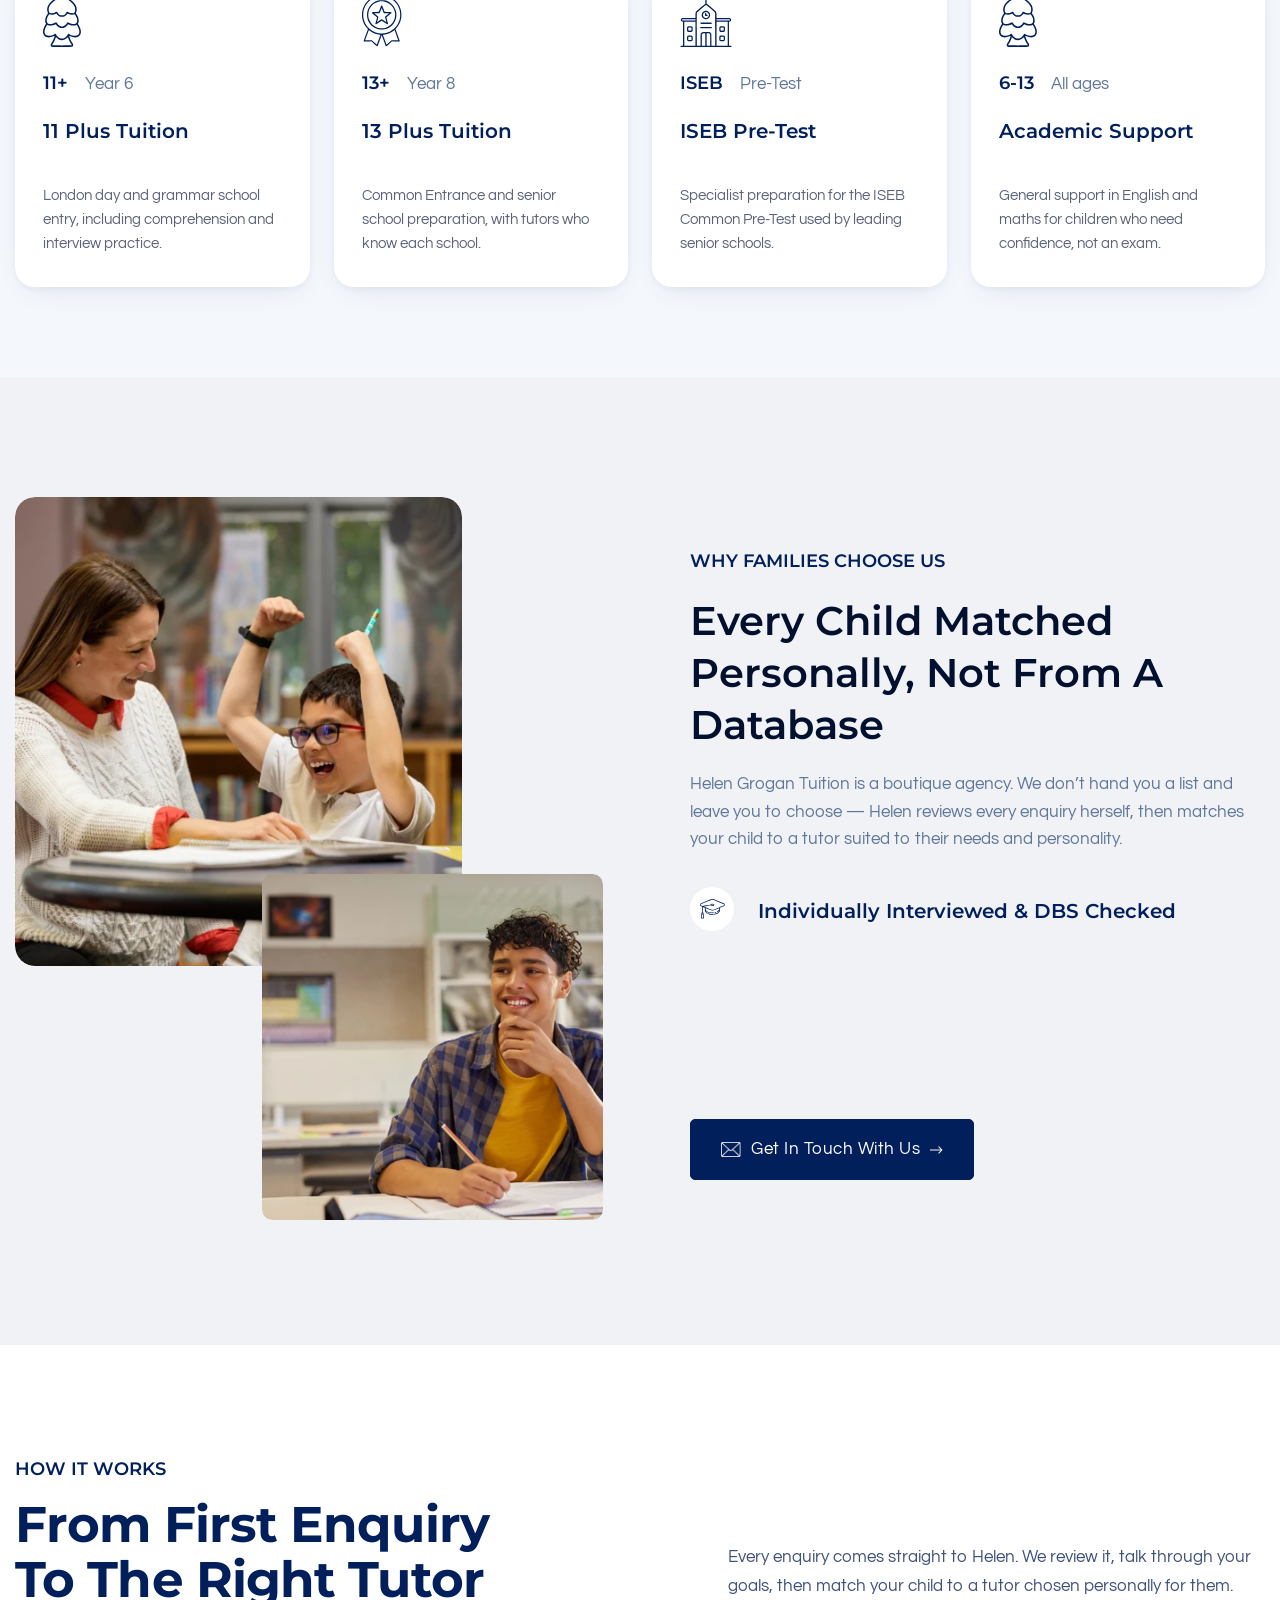
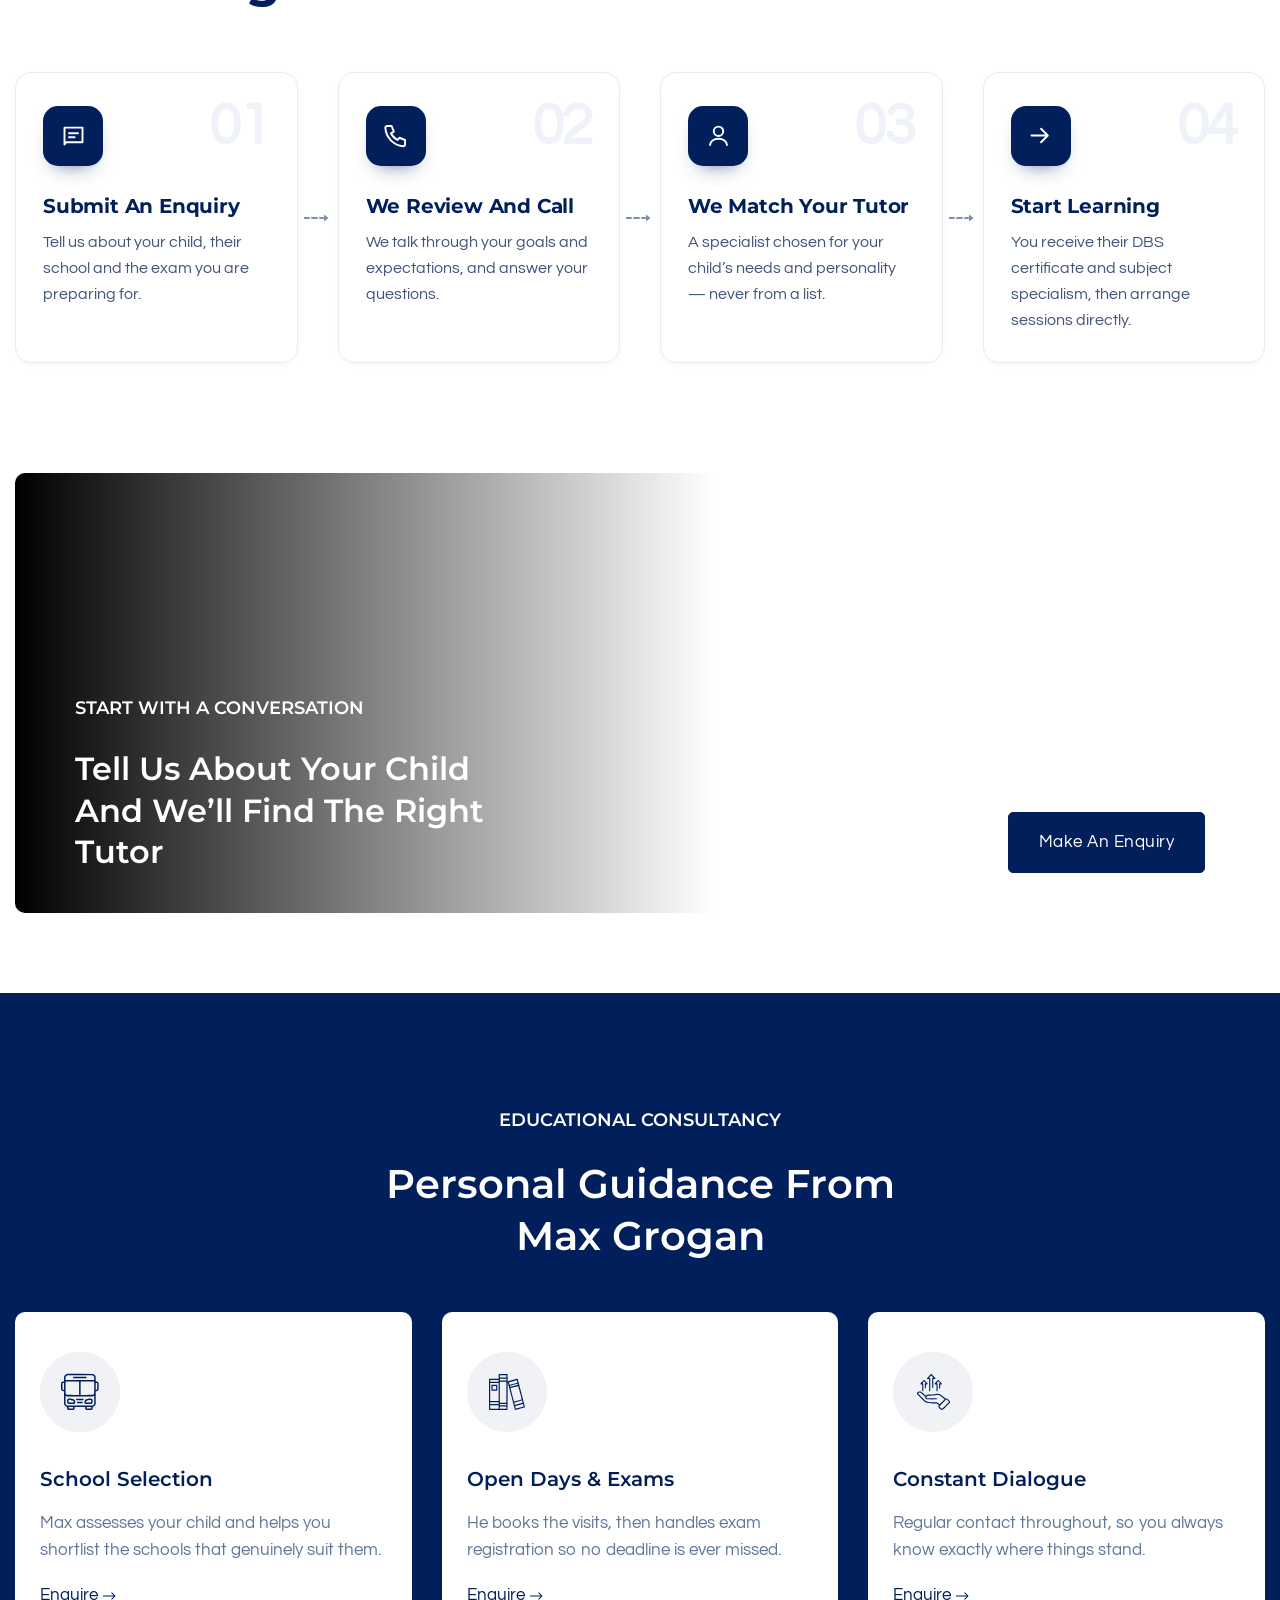
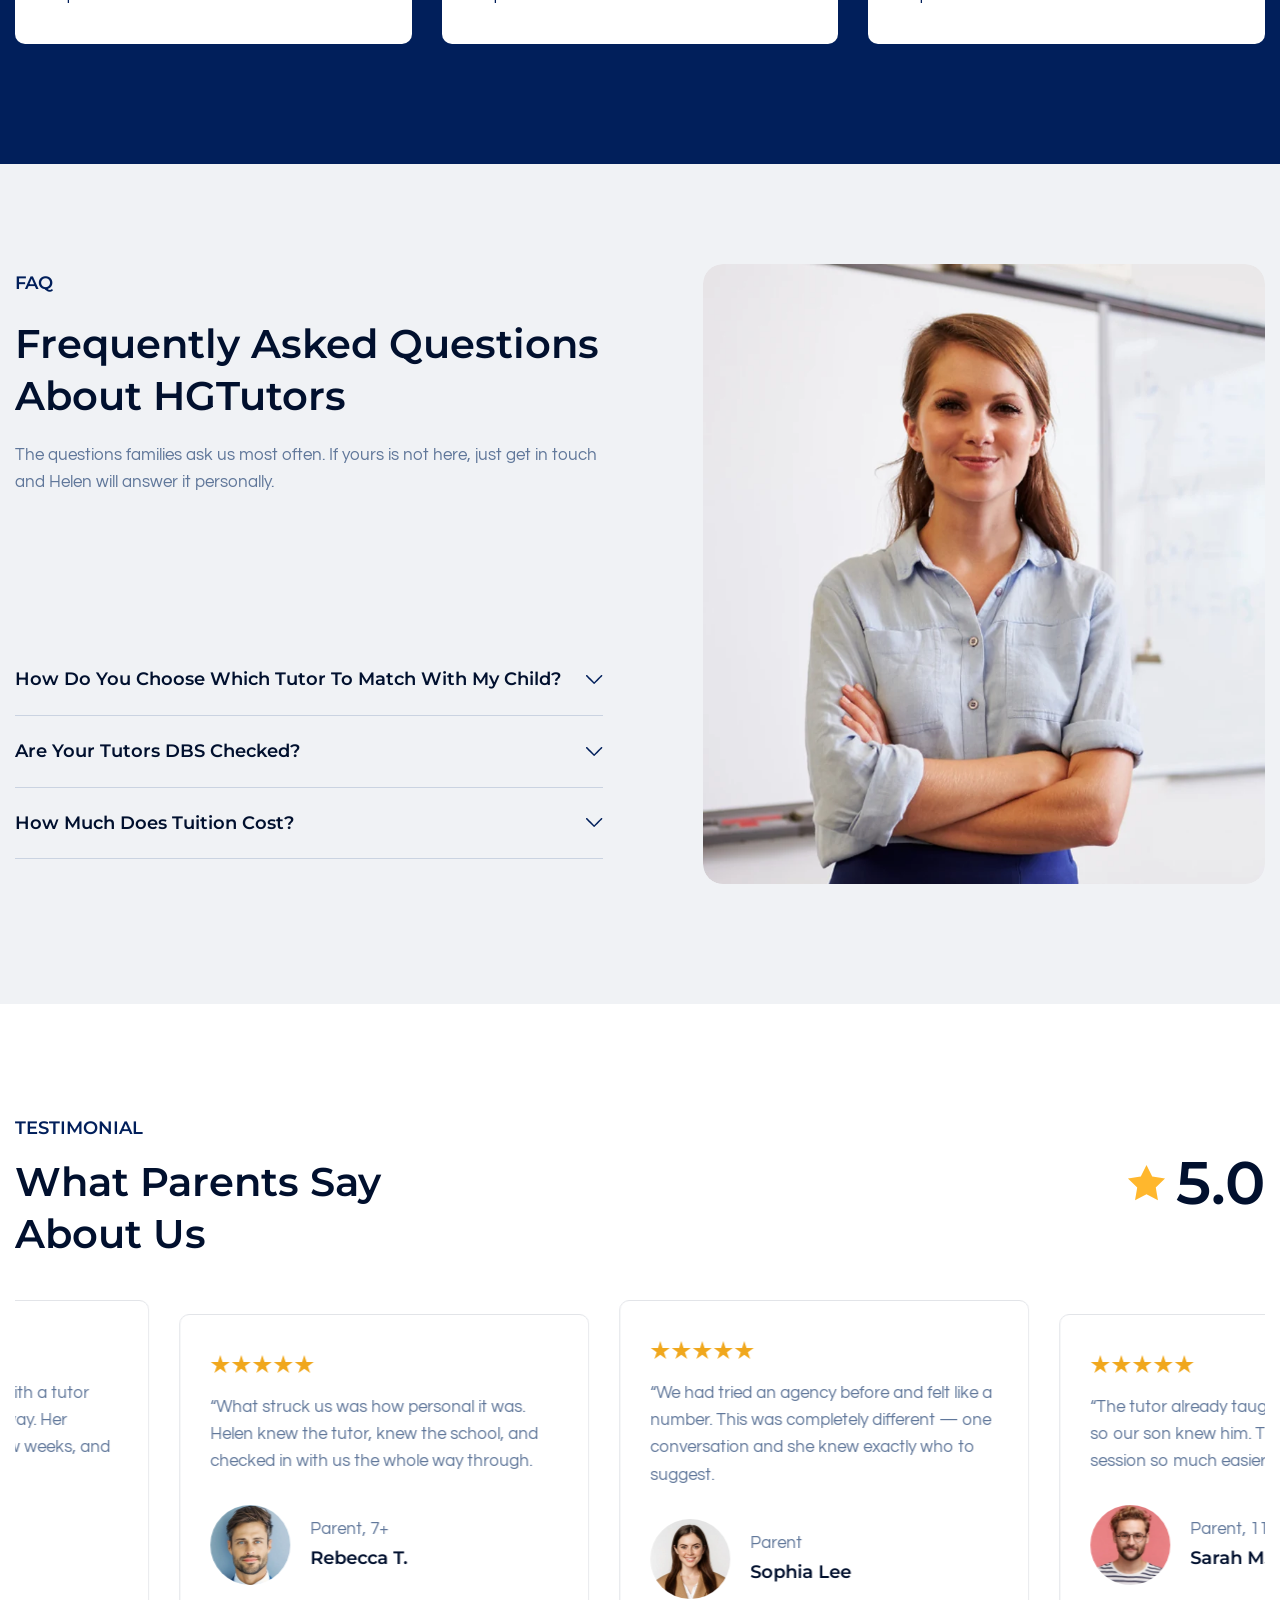
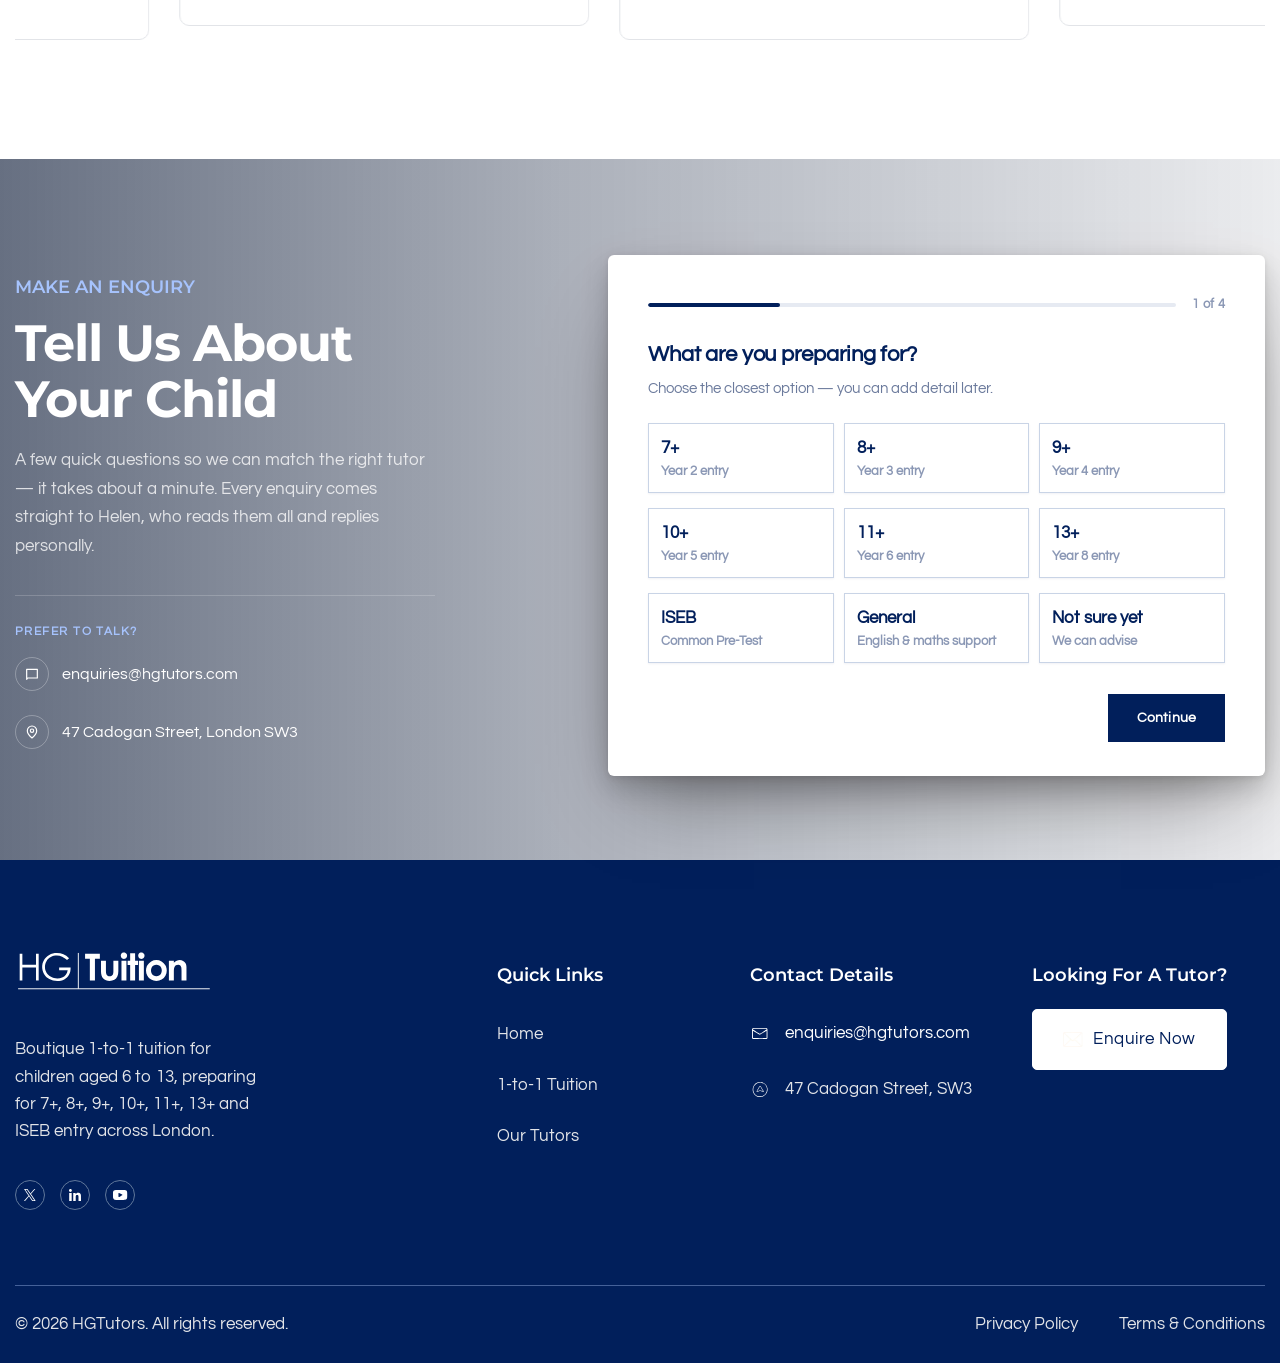
==== commit ecadcdec: "Enhance hero section styling and update heading text for clarity" ====
--- a/index.html
+++ b/index.html
@@ -109,8 +109,8 @@
                     <div class="hero-heading-icon"><img loading="lazy" src="assets/675925a4f2806d85fb576efe_Star%209.svg" alt="star-icon"></div>
                   </div>
                   <div class="hero-two-heading overflow-hidden">
-                    <h1 class="slide-title no-margin color-white">Expert 1-to-1 private tuition</h1>
-                  </div><p class="hero-two-intro">Expert 1-to-1 tuition for 7+, 8+, 9+, 10+, 11+, 13+ and ISEB entry.<br>Every child matched personally to the right tutor.</p>
+                    <h1 class="slide-title no-margin color-white hero-title-fixed">Expert 1-to-1<br>Private Tuition</h1>
+                  </div><p class="hero-two-intro">For 7+, 8+, 9+, 10+, 11+, 13+ and ISEB entry.<br>Every child matched personally to the right tutor.</p>
                   <a data-wf--red-button--variant="red-button" data-w-id="357fb228-33ae-b3b5-1f97-60ac41dee7a5" href="enquire/index.html" class="button-one-style w-inline-block">
                   <div class="button-text-wrap position-relative">
                     <div class="button-text-one">Make an Enquiry</div>
--- a/assets/hgtutors.css
+++ b/assets/hgtutors.css
@@ -17467,3 +17467,30 @@
   }
   .eq{ background-attachment:scroll,scroll; }
 }
+
+
+/* home hero heading: exact casing ("1-to-1"), two deliberate lines */
+.hero-title-fixed{ text-transform:none; }
+
+/* home exam cards: soft tinted section, rounder borderless cards */
+.achieved-one{ background:#f4f7fc; }
+.exam-card{
+  border:0;
+  border-radius:20px;
+  padding:34px 28px 30px;
+  box-shadow:0 10px 30px -12px rgba(1,31,91,.12), 0 2px 6px rgba(1,31,91,.04);
+}
+.exam-card:hover{
+  border-color:transparent;
+  box-shadow:0 18px 40px -16px rgba(1,31,91,.20), 0 3px 8px rgba(1,31,91,.05);
+  transform:translateY(-3px);
+}
+/* same icon box on every card so labels and headings line up */
+.exam-card .achieved-icon{
+  height:56px; margin-bottom:22px;
+  display:flex; align-items:flex-end;
+}
+.exam-card .achieved-icon img{ width:auto; height:52px; max-width:52px; object-fit:contain; }
+@media screen and (max-width:700px){
+  .exam-card{ padding:28px 24px; border-radius:18px; }
+}
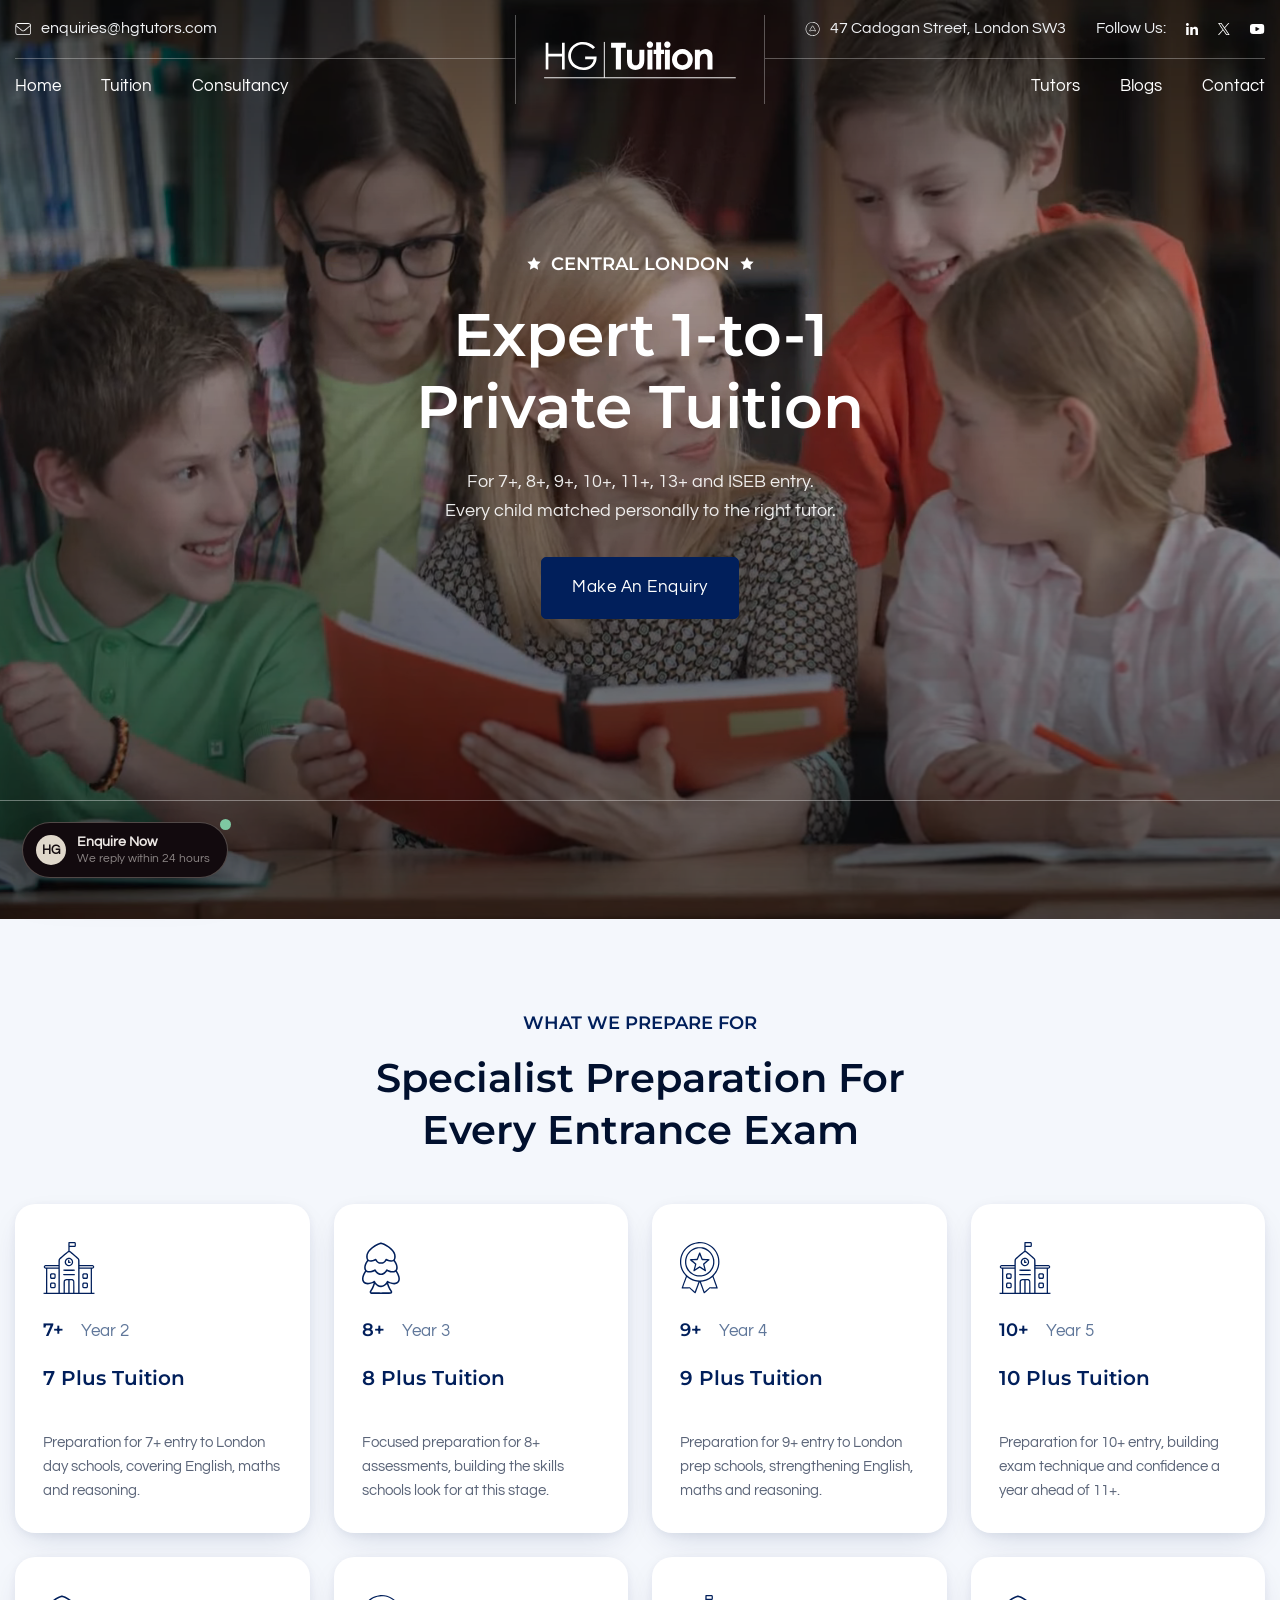
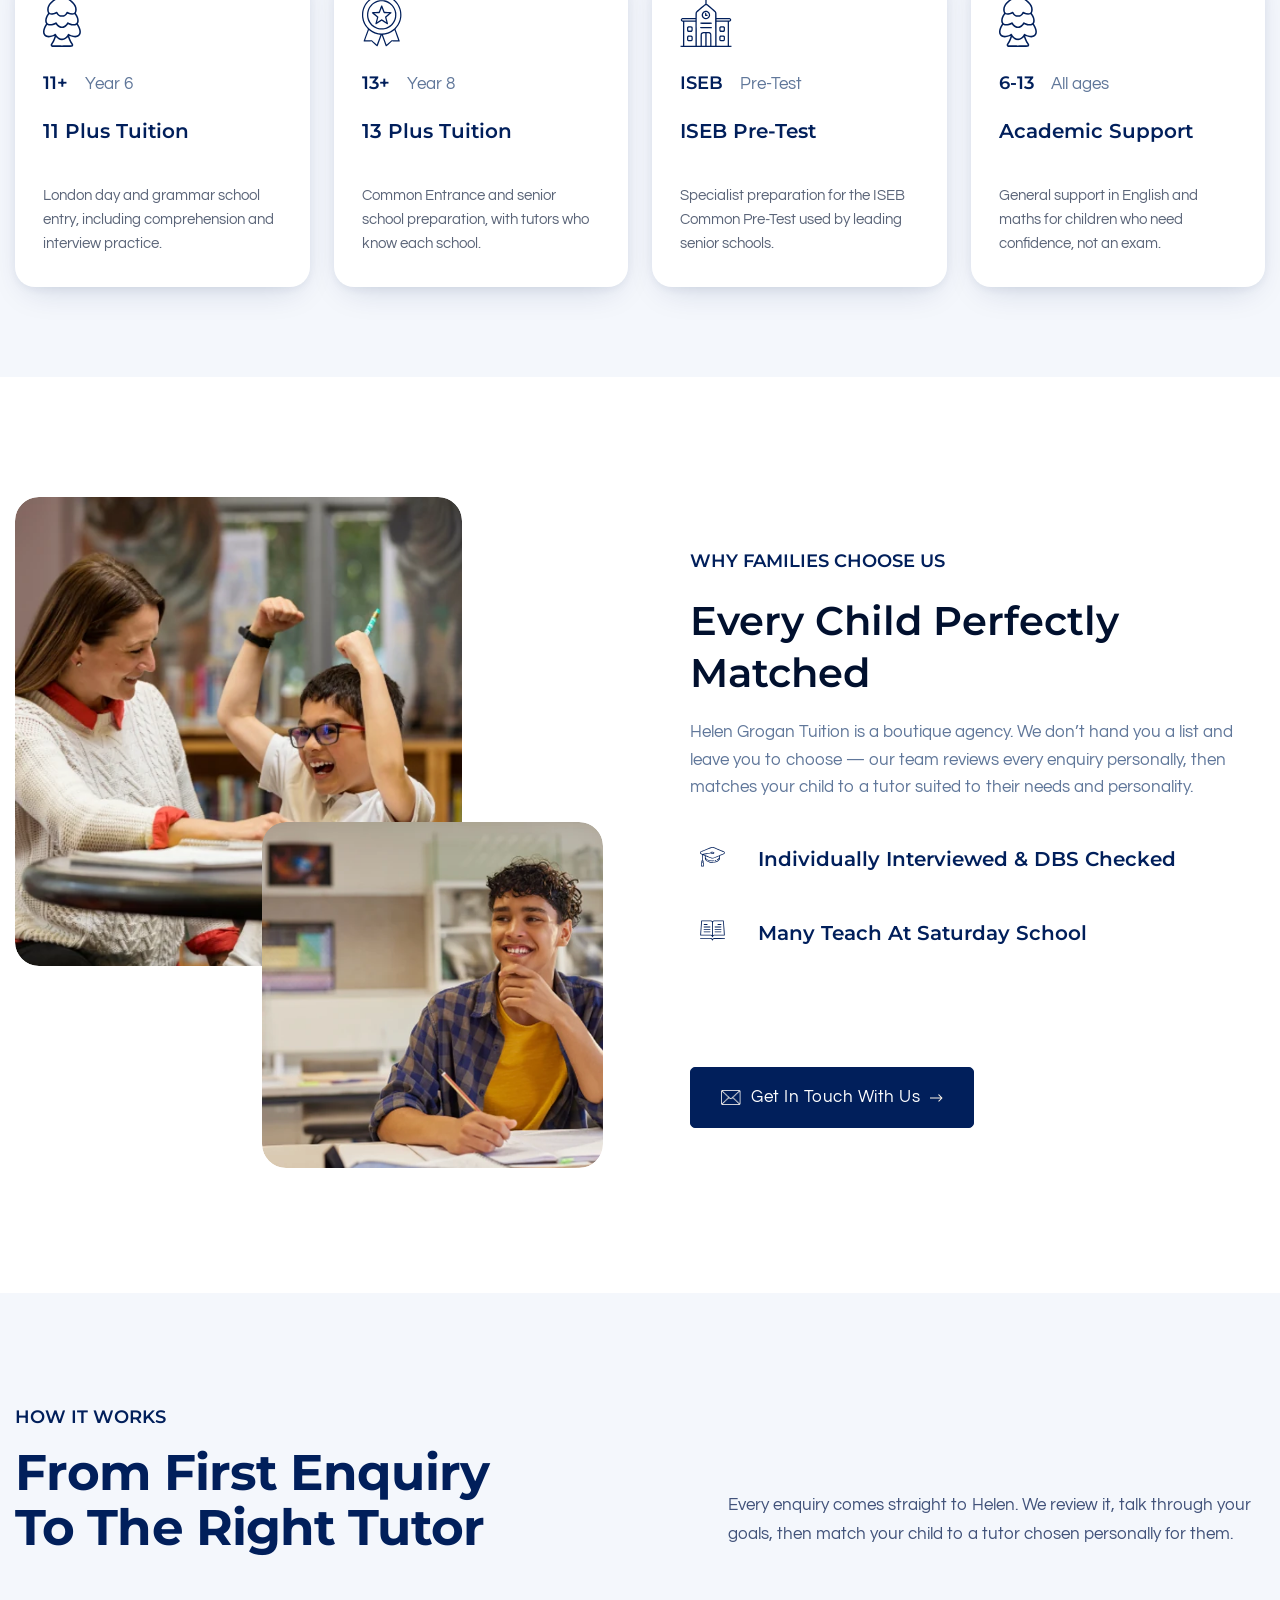
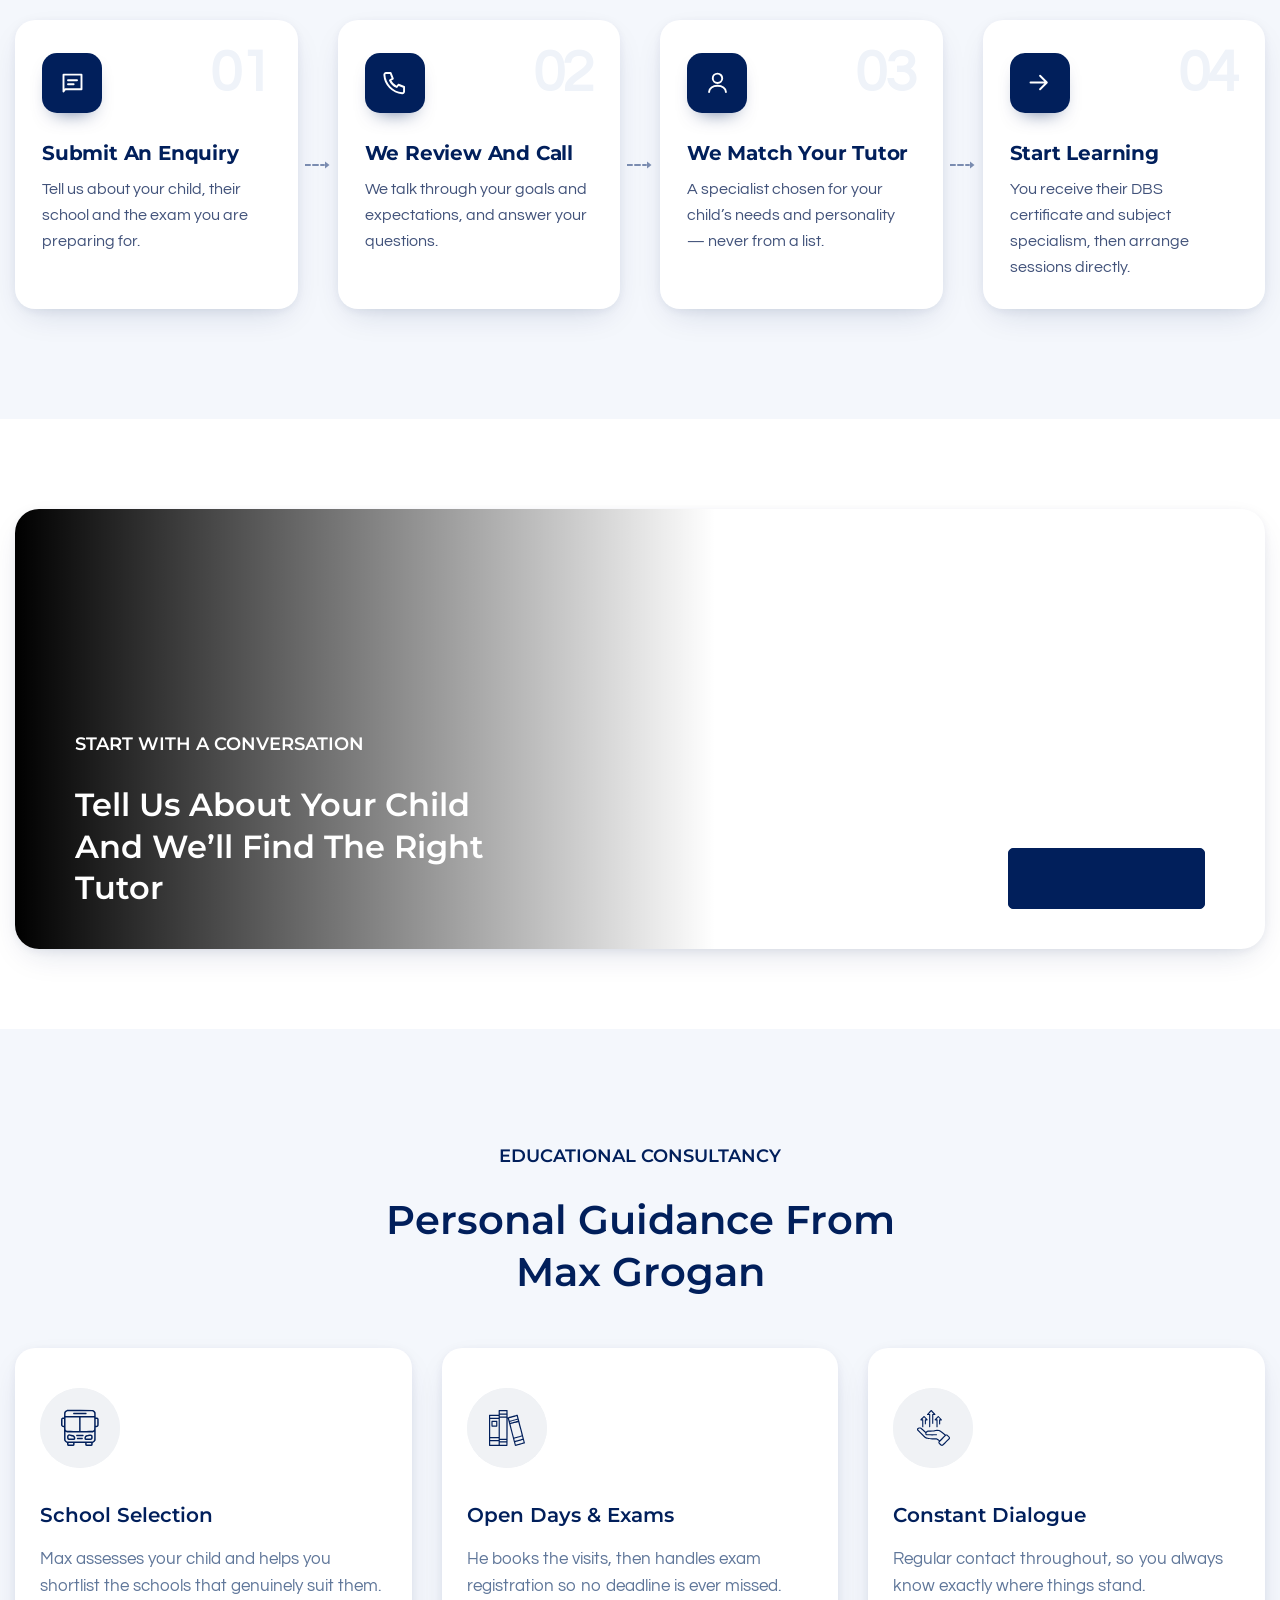
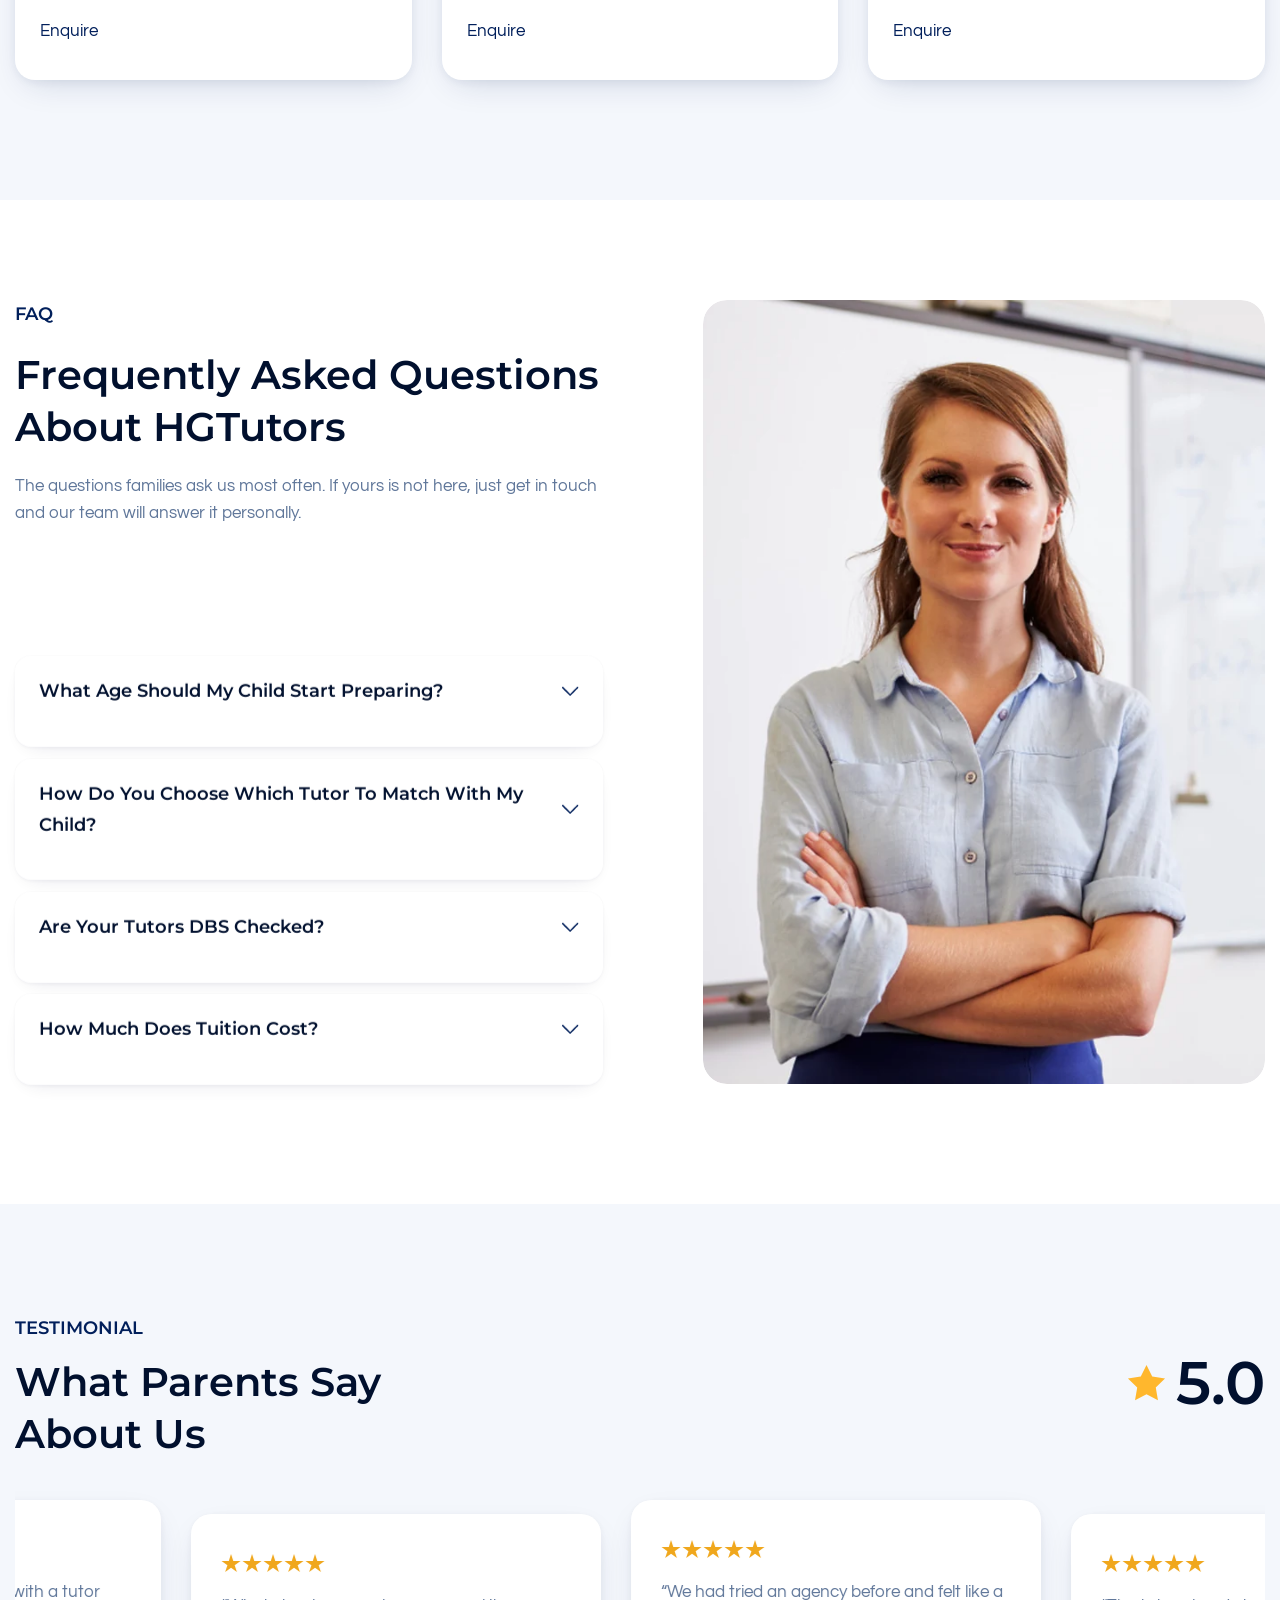
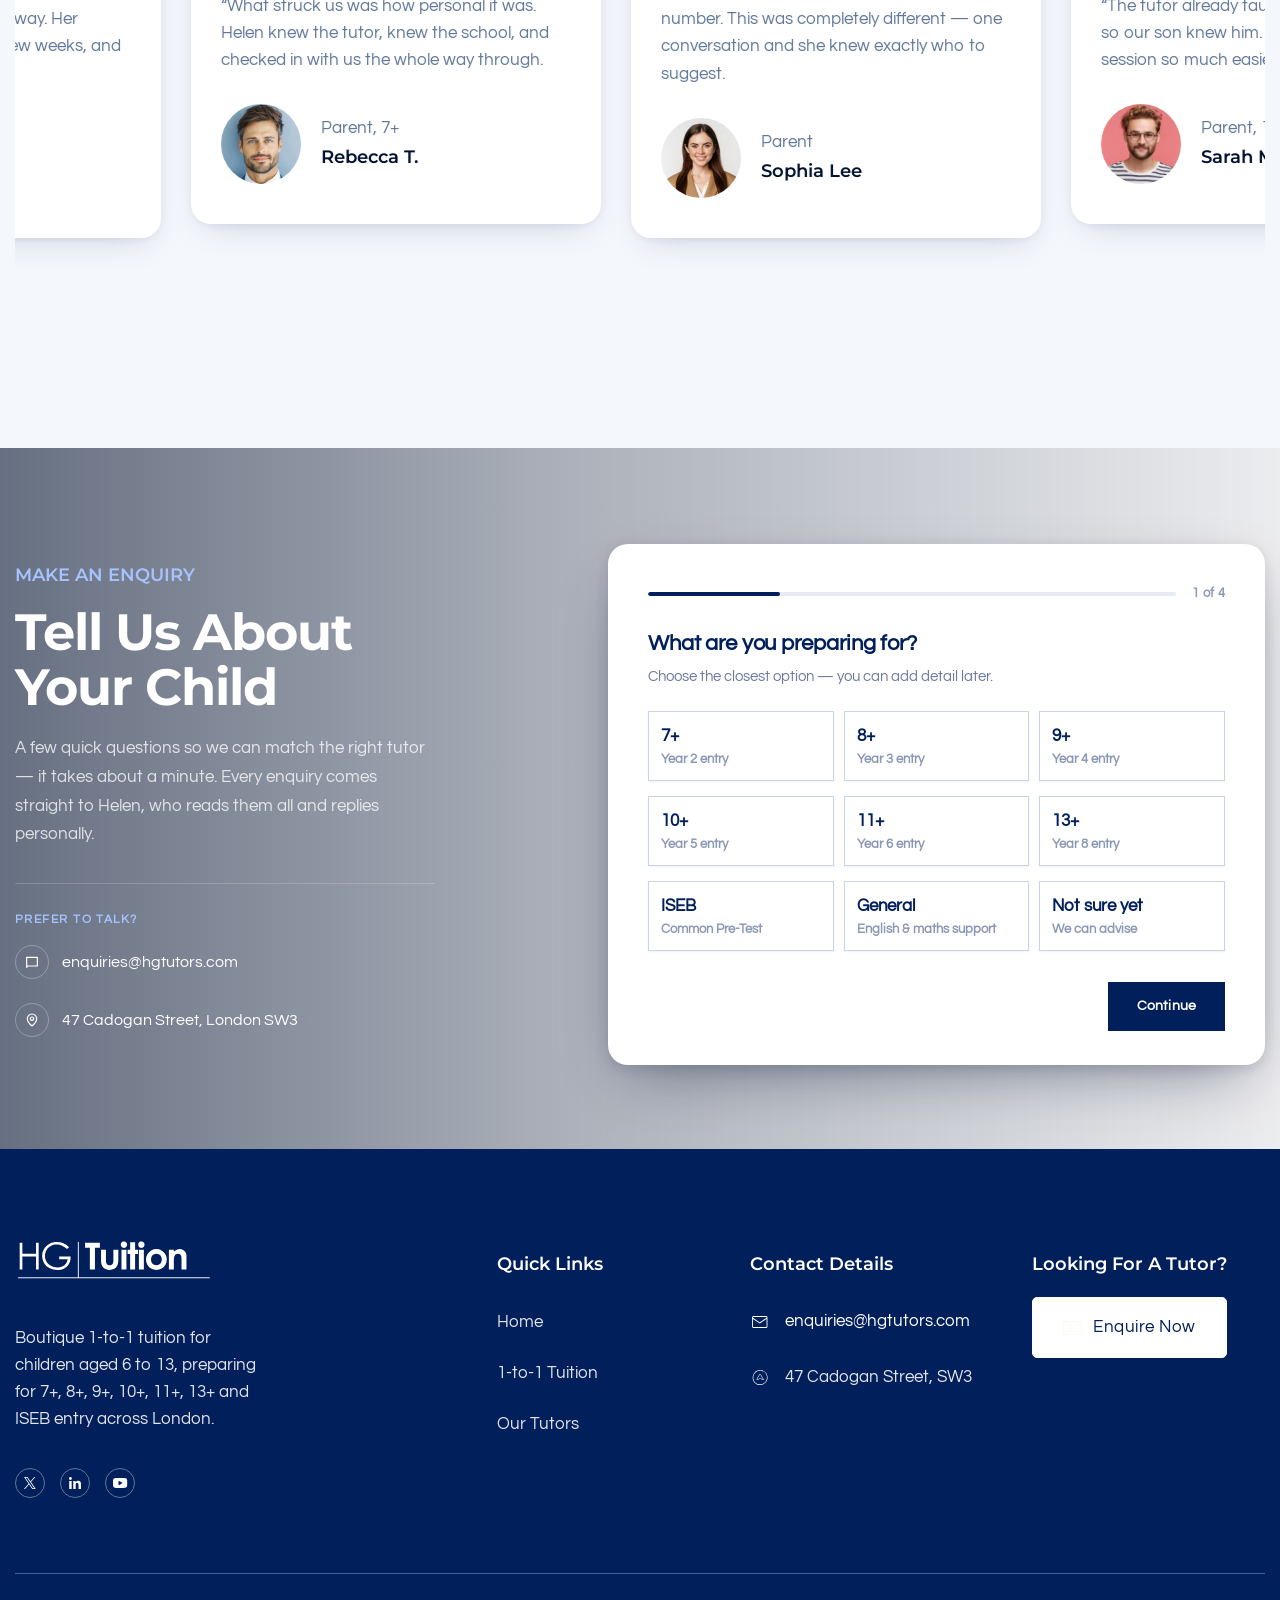
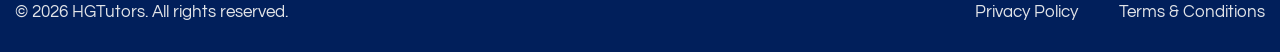
==== commit ab1c2e1d: "Update references from "Helen" to "our team" for consistency across contact and enquiry sections" ====
--- a/index.html
+++ b/index.html
@@ -178,9 +178,9 @@
                 <div class="about-one-content-wrap offered-one-ontent-wrap">
                   <div class="subheading">why families choose us</div>
                   <div class="heading-two-margin overflow-hidden">
-                    <h2 data-w-id="0a5fff99-f98f-dbda-54b4-adcb817c9ab1" class="slide-title no-margin">Every child matched personally, not from a database</h2>
-                  </div>
-                  <p class="no-margin">Helen Grogan Tuition is a boutique agency. We don&rsquo;t hand you a list and leave you to choose &mdash; Helen reviews every enquiry herself, then matches your child to a tutor suited to their needs and personality.</p>
+                    <h2 data-w-id="0a5fff99-f98f-dbda-54b4-adcb817c9ab1" class="slide-title no-margin">Every child perfectly matched</h2>
+                  </div>
+                  <p class="no-margin">Helen Grogan Tuition is a boutique agency. We don&rsquo;t hand you a list and leave you to choose &mdash; our team reviews every enquiry personally, then matches your child to a tutor suited to their needs and personality.</p>
                   <div class="w-layout-vflex home-two-icon-box-flex">
                     <div data-w-id="9b2f62c3-17d4-9e04-04ac-f18c76e73416" class="w-layout-hflex icon-box-one home-two-icon-box">
                       <div id="w-node-_9b2f62c3-17d4-9e04-04ac-f18c76e73417-1e1f14cf" class="w-layout-vflex about-icon border-radius-fifty home-one-box-icon"><img width="25" height="25" alt="hat-icon" src="assets/67594eff62470d794f682066_hat.svg" loading="lazy"></div>
@@ -316,7 +316,7 @@
           <div class="heading-two-margin overflow-hidden">
             <h2 data-w-id="ee192860-0d68-618e-7c04-0ae124ebba08" class="slide-title no-margin">Frequently Asked Questions about HGTutors</h2>
           </div>
-          <p class="no-margin">The questions families ask us most often. If yours is not here, just get in touch and Helen will answer it personally.</p>
+          <p class="no-margin">The questions families ask us most often. If yours is not here, just get in touch and our team will answer it personally.</p>
           <div data-wf--faq-style-one--variant="base" class="accrodian-one-wrap">
             <div data-w-id="f8be738e-e704-aa09-efbb-b40cf55ca73a" class="w-layout-hflex accrodian-one">
               <div class="w-layout-vflex faq-three-text">
@@ -345,7 +345,7 @@
                   <div class="accrodan-one-arrow"><img loading="lazy" src="assets/675925a4f2806d85fb576f38_Vector(2).svg" alt="icon"></div>
                 </div>
                 <div class="overflow-none" style="height: 0px;">
-                  <p class="faq-three-description">Helen reviews every enquiry personally. We look at the exam, the schools you are considering, and your child&rsquo;s personality and pace &mdash; then choose one tutor we believe fits, rather than sending you a list.</p>
+                  <p class="faq-three-description">Our team reviews every enquiry personally. We look at the exam, the schools you are considering, and your child&rsquo;s personality and pace &mdash; then choose one tutor we believe fits, rather than sending you a list.</p>
                 </div>
               </div>
             </div><div data-w-id="f8be738e-e704-aa09-efbb-b40cf55ca73a" class="w-layout-hflex accrodian-one">
@@ -599,7 +599,7 @@
 
         <!-- STEP 4 -->
         <fieldset class="eq-step" data-step="4">
-          <legend class="eq-legend">How can Helen reach you?</legend>
+          <legend class="eq-legend">How can we reach you?</legend>
           <p class="eq-hint">We reply personally &mdash; never an automated response.</p>
           <div class="eq-grid">
             <div class="eq-field eq-field-wide">
@@ -628,7 +628,7 @@
             <button type="button" class="eq-btn-ghost" data-back>Back</button>
             <button type="submit" class="eq-btn eq-submit">Send enquiry</button>
           </div>
-        <p class="eq-reassure">Helen replies personally, usually within 24 hours.</p>
+        <p class="eq-reassure">Our team replies personally, usually within 24 hours.</p>
         </fieldset>
 
         <!-- SUCCESS -->
--- a/assets/hgtutors.css
+++ b/assets/hgtutors.css
@@ -17478,11 +17478,11 @@
   border:0;
   border-radius:20px;
   padding:34px 28px 30px;
-  box-shadow:0 10px 30px -12px rgba(1,31,91,.12), 0 2px 6px rgba(1,31,91,.04);
+  box-shadow:0 12px 34px -12px rgba(1,31,91,.18), 0 2px 8px rgba(1,31,91,.06);
 }
 .exam-card:hover{
   border-color:transparent;
-  box-shadow:0 18px 40px -16px rgba(1,31,91,.20), 0 3px 8px rgba(1,31,91,.05);
+  box-shadow:0 20px 44px -16px rgba(1,31,91,.26), 0 4px 10px rgba(1,31,91,.07);
   transform:translateY(-3px);
 }
 /* same icon box on every card so labels and headings line up */
@@ -17494,3 +17494,74 @@
 @media screen and (max-width:700px){
   .exam-card{ padding:28px 24px; border-radius:18px; }
 }
+
+/* =========================================================
+   HOME — clean card system (reference: client's example site)
+   rhythm: tint / white / tint / white …
+   ========================================================= */
+:root{ --hg-tint:#f4f7fc;
+  --hg-card-shadow:0 12px 34px -12px rgba(1,31,91,.18), 0 2px 8px rgba(1,31,91,.06);
+  --hg-card-shadow-hover:0 20px 44px -16px rgba(1,31,91,.26), 0 4px 10px rgba(1,31,91,.07); }
+
+/* 2. why families choose us — white, rounder images */
+.home-about-one.offered-one{ background:#fff; }
+.offered-one .about-one-images-one,
+.offered-one .about-one-images-one img,
+.offered-one .about-image-two,
+.offered-one .about-image-two img{ border-radius:24px; }
+
+/* 3. how it works — tint, white soft cards */
+.hg-process{ background:var(--hg-tint); }
+.hg-step{ border:0; border-radius:20px; box-shadow:var(--hg-card-shadow); }
+.hg-step:hover{ border-color:transparent; box-shadow:var(--hg-card-shadow-hover); }
+
+/* 4. CTA banner — rounded panel inside the page, on white */
+.video-section-one{ background:#fff; padding-top:90px; }
+.video-content-wrap{ border-radius:24px; overflow:hidden; box-shadow:var(--hg-card-shadow); }
+
+/* 5. consultancy cards — tint section, navy headings, soft cards */
+.resouces-for-student.resources-for-student-two{ background:var(--hg-tint); }
+.resources-for-student-two .subheading.color-white{ color:var(--secondary-color); }
+.resources-for-student-two .slide-title.color-white,
+.resources-for-student-two h2.color-white{ color:var(--third-color); }
+.resources-for-student-two .icon-box-twelve.academic-card-two{
+  border:0; border-radius:20px; box-shadow:var(--hg-card-shadow);
+  transition:transform .25s ease, box-shadow .25s ease;
+}
+.resources-for-student-two .icon-box-twelve.academic-card-two:hover{
+  transform:translateY(-3px); box-shadow:var(--hg-card-shadow-hover);
+}
+
+/* 6. FAQ — white, each question in a soft rounded box */
+.faq-one{ background:#fff; }
+.faq-one .faq-image-wrap,
+.faq-one .faq-image-wrap img{ border-radius:24px; }
+.faq-one .accrodian-one{
+  background:#fff; border-radius:16px; padding:20px 24px;
+  box-shadow:0 8px 24px -12px rgba(1,31,91,.16), 0 1px 4px rgba(1,31,91,.05);
+}
+.faq-one .accrodian-one + .accrodian-one{ margin-top:12px; }
+.faq-one .accrodian-one-toggle{ border-bottom:0; padding:0; }
+.faq-one .faq-three-description{ margin-top:14px; }
+
+/* 7. reviews — tint, white soft cards */
+.testimonial-two,
+.testimonial-two:where(.w-variant-1dfdf16c-8a1c-e4fb-4c6c-97aea1e656d0),
+.testimonial-two:where(.w-variant-30ac31d3-e646-717c-fc83-8471ef265bc4){ background:var(--hg-tint); padding-bottom:90px; }
+.testimonial-two .client-card-one{
+  background:#fff; border:0; border-radius:20px; box-shadow:var(--hg-card-shadow);
+}
+.testimonial-two .client-card-one:hover{ box-shadow:var(--hg-card-shadow-hover); }
+
+/* 8. enquiry form — rounder card, softer shadow */
+.eq-card{
+  border-radius:20px;
+  box-shadow:0 24px 60px -20px rgba(1,16,46,.45), 0 4px 14px rgba(1,16,46,.12);
+}
+
+@media screen and (max-width:767px){
+  .video-section-one{ padding-top:60px; }
+  .video-content-wrap{ border-radius:20px; }
+  .faq-one .accrodian-one{ padding:18px 18px; }
+  .testimonial-two{ padding-bottom:60px; }
+}
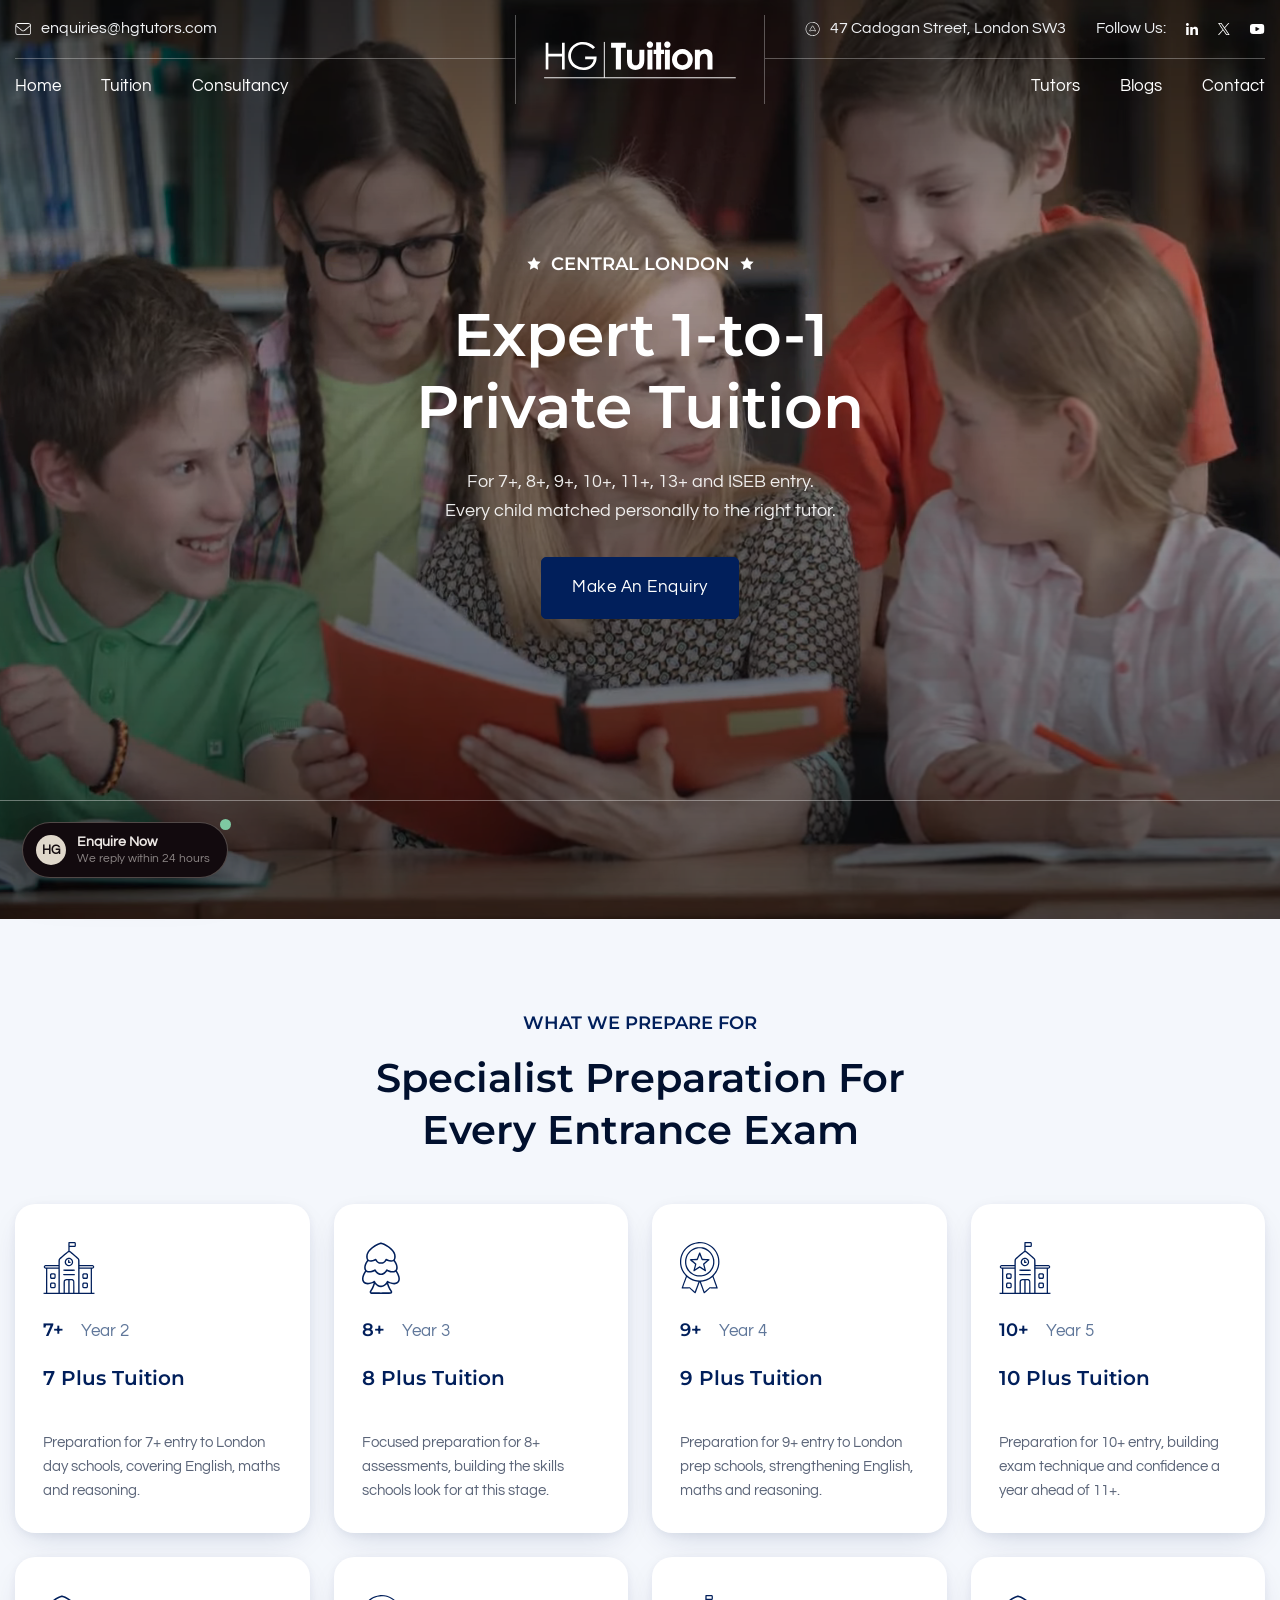
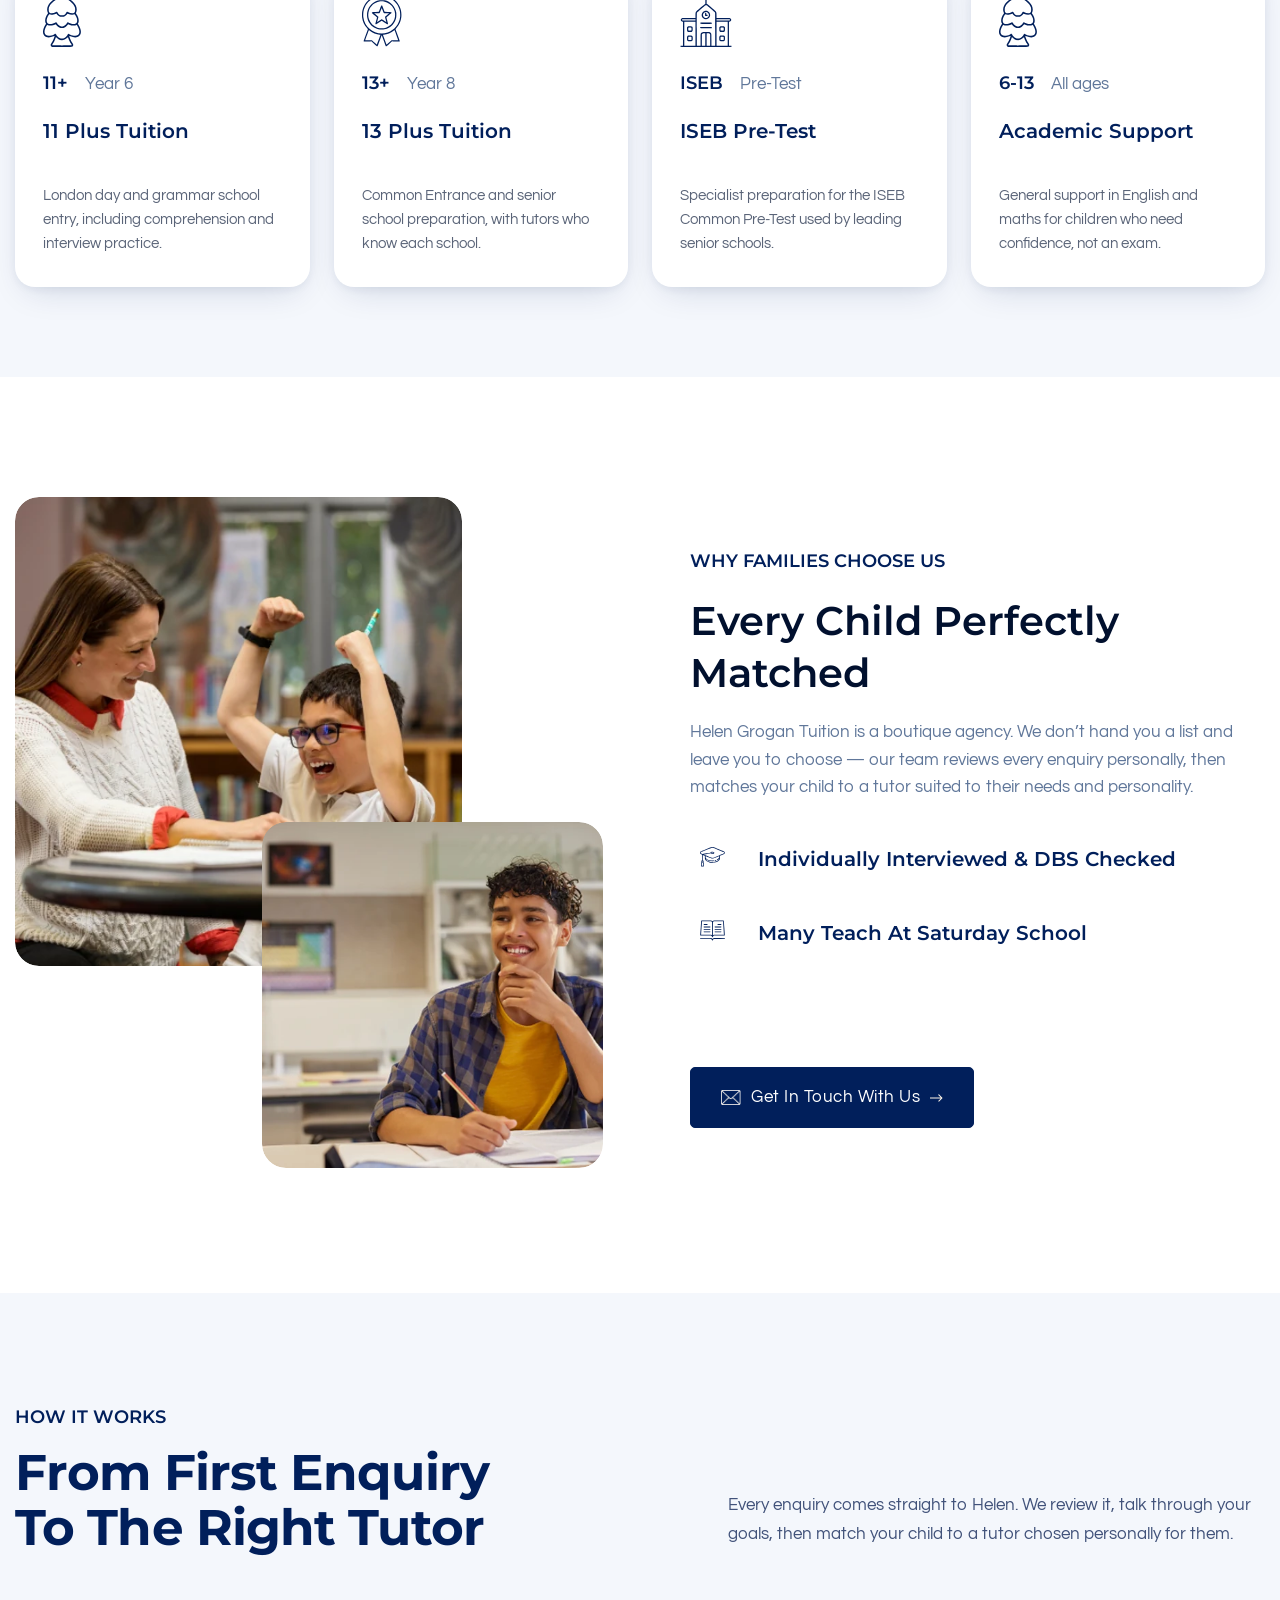
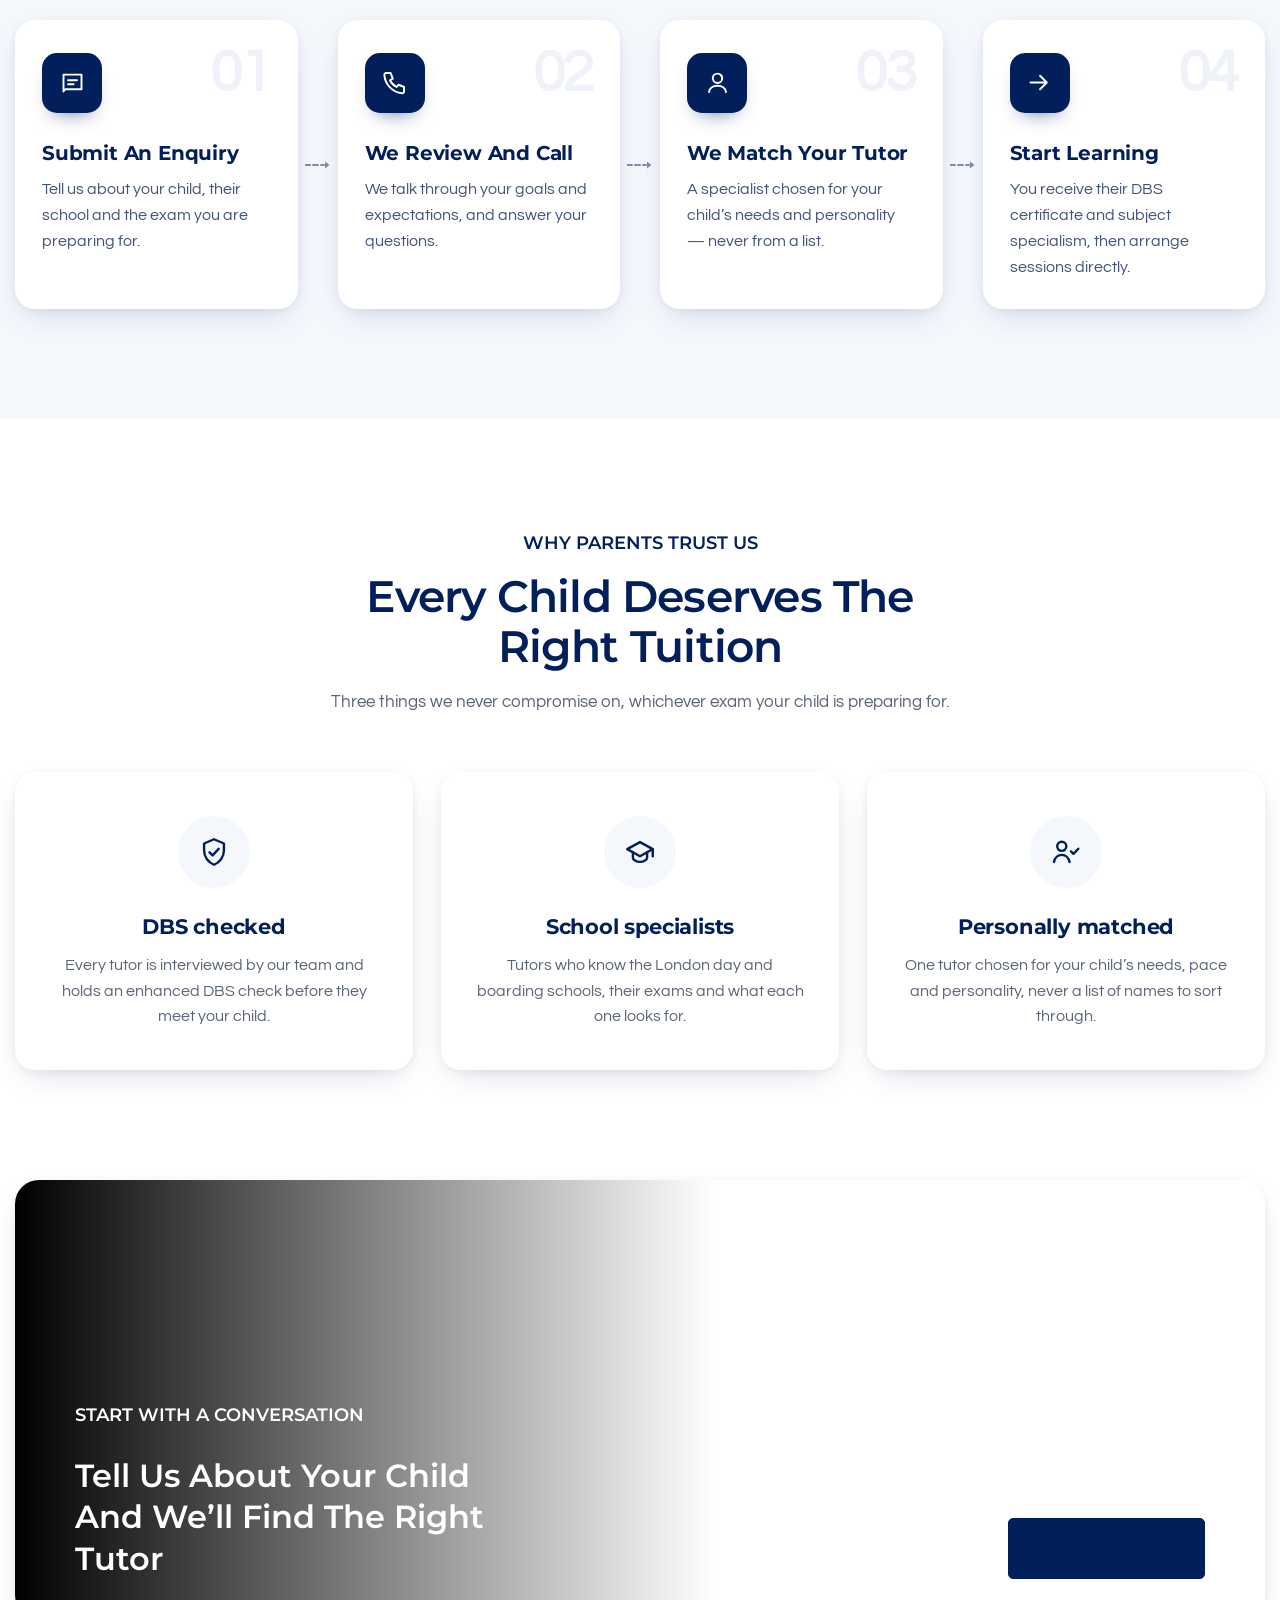
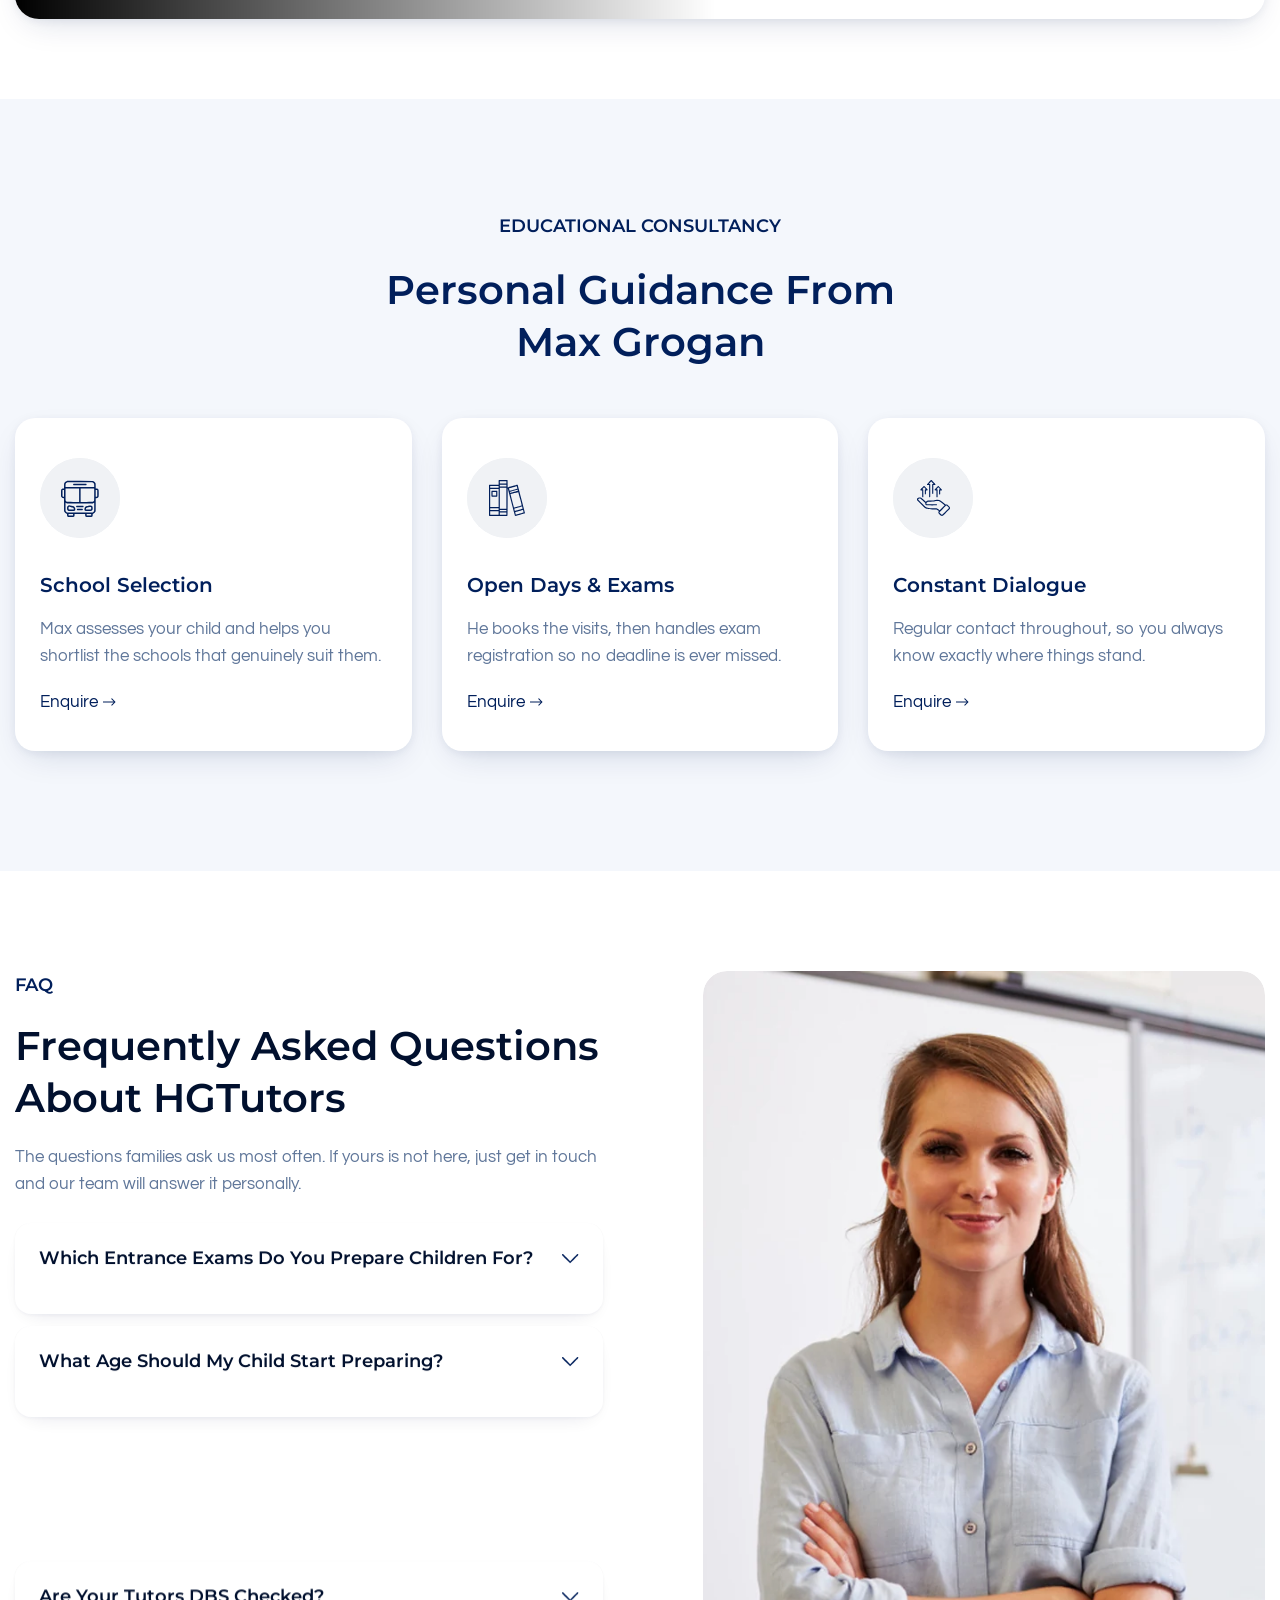
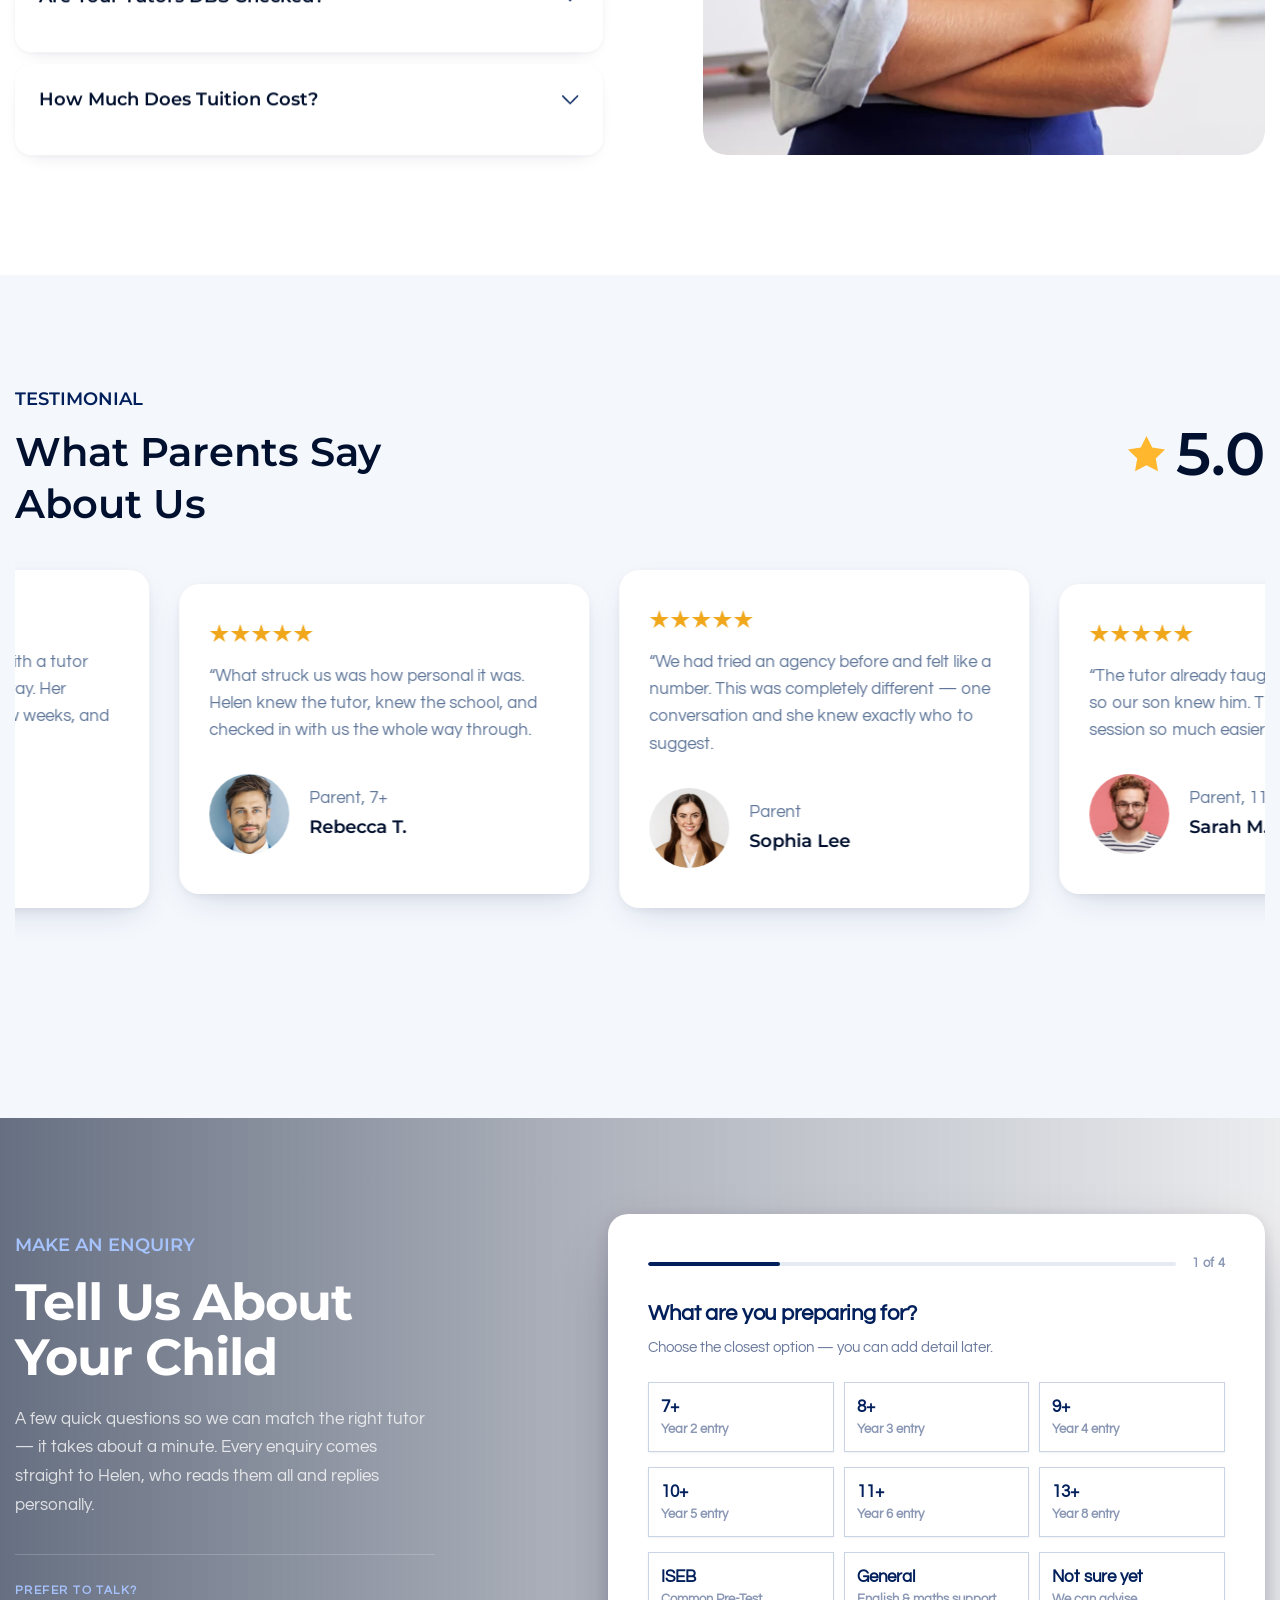
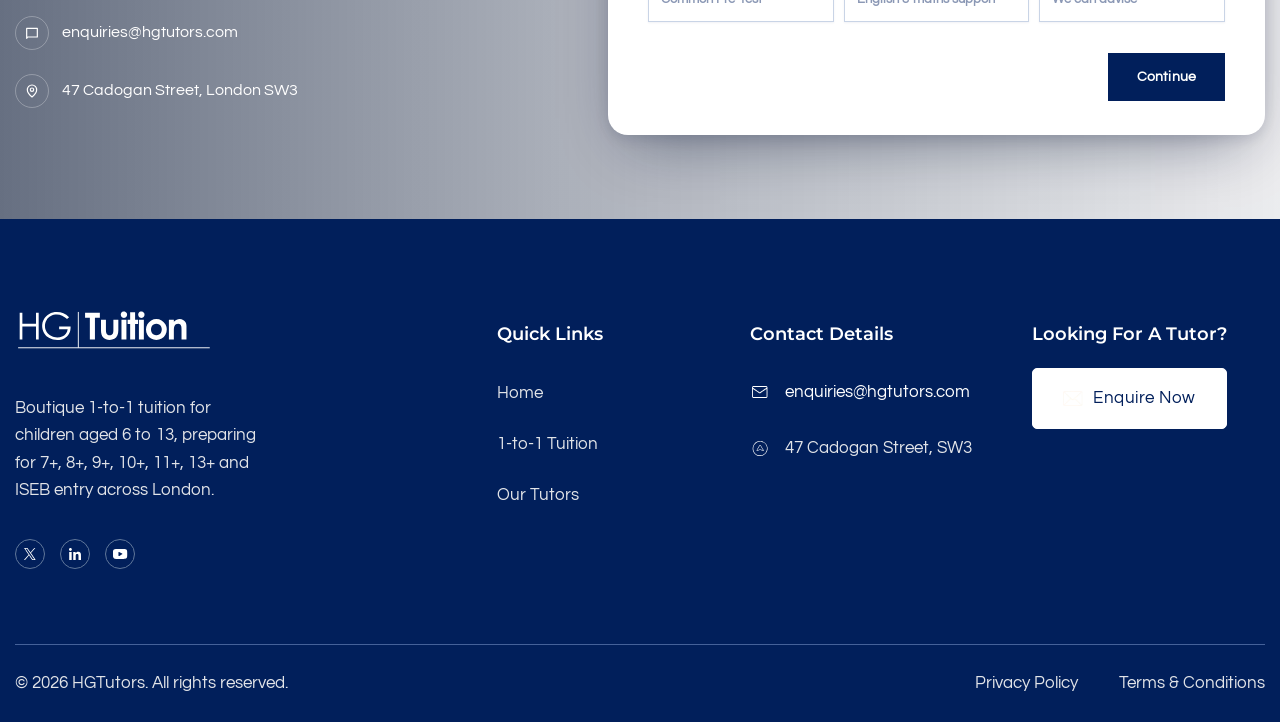
==== commit ebc8dcee: "Add child information fields to contact form and enhance trust section with new styling and content" ====
--- a/index.html
+++ b/index.html
@@ -229,7 +229,33 @@
     <div class="hg-step-row"><div class="hg-step"><span class="hg-step-ghost" aria-hidden="true">01</span><span class="hg-step-icon" aria-hidden="true"><svg viewBox="0 0 24 24" fill="none" stroke="currentColor" stroke-width="1.7" stroke-linecap="round" stroke-linejoin="round"><path d="M4 5h16v13H5.5L4 20V5z"/><path d="M8 10h8M8 13.5h5"/></svg></span><h3 class="hg-step-title">Submit an enquiry</h3><p class="hg-step-text">Tell us about your child, their school and the exam you are preparing for.</p><span class="hg-arrow" aria-hidden="true"><svg viewBox="0 0 26 12" fill="none"><path d="M0 6h5M8 6h5M16 6h3" stroke="currentColor" stroke-width="2" stroke-linecap="round"/><path d="M20 2.5 24.5 6 20 9.5z" fill="currentColor"/></svg></span></div><div class="hg-step"><span class="hg-step-ghost" aria-hidden="true">02</span><span class="hg-step-icon" aria-hidden="true"><svg viewBox="0 0 24 24" fill="none" stroke="currentColor" stroke-width="1.7" stroke-linecap="round" stroke-linejoin="round"><path d="M4.5 3.5h4l2 5-2.5 1.5a12 12 0 0 0 6 6L15.5 14l5 2v4a1.5 1.5 0 0 1-1.7 1.5A17.5 17.5 0 0 1 3 5.2 1.5 1.5 0 0 1 4.5 3.5z"/></svg></span><h3 class="hg-step-title">We review and call</h3><p class="hg-step-text">We talk through your goals and expectations, and answer your questions.</p><span class="hg-arrow" aria-hidden="true"><svg viewBox="0 0 26 12" fill="none"><path d="M0 6h5M8 6h5M16 6h3" stroke="currentColor" stroke-width="2" stroke-linecap="round"/><path d="M20 2.5 24.5 6 20 9.5z" fill="currentColor"/></svg></span></div><div class="hg-step"><span class="hg-step-ghost" aria-hidden="true">03</span><span class="hg-step-icon" aria-hidden="true"><svg viewBox="0 0 24 24" fill="none" stroke="currentColor" stroke-width="1.7" stroke-linecap="round" stroke-linejoin="round"><path d="M12 12.5a4.2 4.2 0 1 0 0-8.4 4.2 4.2 0 0 0 0 8.4z"/><path d="M4.5 20.5c0-3.5 3.4-5.6 7.5-5.6s7.5 2.1 7.5 5.6"/></svg></span><h3 class="hg-step-title">We match your tutor</h3><p class="hg-step-text">A specialist chosen for your child&rsquo;s needs and personality &mdash; never from a list.</p><span class="hg-arrow" aria-hidden="true"><svg viewBox="0 0 26 12" fill="none"><path d="M0 6h5M8 6h5M16 6h3" stroke="currentColor" stroke-width="2" stroke-linecap="round"/><path d="M20 2.5 24.5 6 20 9.5z" fill="currentColor"/></svg></span></div><div class="hg-step"><span class="hg-step-ghost" aria-hidden="true">04</span><span class="hg-step-icon" aria-hidden="true"><svg viewBox="0 0 24 24" fill="none" stroke="currentColor" stroke-width="1.7" stroke-linecap="round" stroke-linejoin="round"><path d="M4 12h14M12.5 6l6 6-6 6"/></svg></span><h3 class="hg-step-title">Start learning</h3><p class="hg-step-text">You receive their DBS certificate and subject specialism, then arrange sessions directly.</p></div></div>
   </div>
 </section>
-          <section data-w-id="0a5fff99-f98f-dbda-54b4-adcb817c9ba4" class="video-section-one">
+          <section class="hg-trust" aria-labelledby="hg-trust-title">
+                <div class="w-layout-blockcontainer container w-container">
+                  <div class="hg-trust-head">
+                    <div class="subheading">why parents trust us</div>
+                    <h2 id="hg-trust-title" class="hg-trust-title">Every child deserves the right tuition</h2>
+                    <p class="hg-trust-lead">Three things we never compromise on, whichever exam your child is preparing for.</p>
+                  </div>
+                  <div class="hg-trust-grid">
+                    <article class="hg-trust-card">
+                      <div class="hg-trust-icon" aria-hidden="true"><svg viewBox="0 0 24 24" fill="none" stroke="currentColor" stroke-width="1.7" stroke-linecap="round" stroke-linejoin="round"><path d="M12 3l7 3v5c0 4.6-3 8.4-7 10-4-1.6-7-5.4-7-10V6l7-3z"/><path d="M8.8 12.2l2.2 2.2 4.3-4.6"/></svg></div>
+                      <h3 class="hg-trust-card-title">DBS checked</h3>
+                      <p class="hg-trust-card-text">Every tutor is interviewed by our team and holds an enhanced DBS check before they meet your child.</p>
+                    </article>
+                    <article class="hg-trust-card">
+                      <div class="hg-trust-icon" aria-hidden="true"><svg viewBox="0 0 24 24" fill="none" stroke="currentColor" stroke-width="1.7" stroke-linecap="round" stroke-linejoin="round"><path d="M3 10l9-5 9 5-9 5-9-5z"/><path d="M7 12.3V16c0 1.4 2.2 3 5 3s5-1.6 5-3v-3.7"/><path d="M21 10v5"/></svg></div>
+                      <h3 class="hg-trust-card-title">School specialists</h3>
+                      <p class="hg-trust-card-text">Tutors who know the London day and boarding schools, their exams and what each one looks for.</p>
+                    </article>
+                    <article class="hg-trust-card">
+                      <div class="hg-trust-icon" aria-hidden="true"><svg viewBox="0 0 24 24" fill="none" stroke="currentColor" stroke-width="1.7" stroke-linecap="round" stroke-linejoin="round"><circle cx="9" cy="8" r="3.2"/><path d="M3.5 19c.6-3 2.8-5 5.5-5s4.9 2 5.5 5"/><path d="M15.5 11.5l1.8 1.8 3.4-3.6"/></svg></div>
+                      <h3 class="hg-trust-card-title">Personally matched</h3>
+                      <p class="hg-trust-card-text">One tutor chosen for your child&rsquo;s needs, pace and personality, never a list of names to sort through.</p>
+                    </article>
+                  </div>
+                </div>
+              </section>
+              <section data-w-id="0a5fff99-f98f-dbda-54b4-adcb817c9ba4" class="video-section-one">
             <div class="w-layout-blockcontainer container w-container">
               <div class="video-content-wrap">
                 <div class="w-layout-hflex video-content-flex position-relative">
--- a/assets/hgtutors.css
+++ b/assets/hgtutors.css
@@ -17565,3 +17565,45 @@
   .faq-one .accrodian-one{ padding:18px 18px; }
   .testimonial-two{ padding-bottom:60px; }
 }
+
+
+/* ---------- "Every child deserves the right tuition" ---------- */
+.hg-trust{ background:#fff; padding:110px 0 20px; }
+.hg-trust-head{ text-align:center; max-width:640px; margin:0 auto 56px; }
+.hg-trust-title{
+  color:var(--third-color); margin:14px 0 16px;
+  font-size:clamp(30px,3.4vw,46px); line-height:1.15; letter-spacing:-.018em;
+}
+.hg-trust-lead{ font-size:17px; line-height:1.65; color:#5a6478; margin:0; }
+.hg-trust-grid{ display:grid; grid-template-columns:repeat(3,minmax(0,1fr)); gap:28px; }
+.hg-trust-card{
+  background:#fff; border-radius:20px; text-align:center;
+  padding:44px 34px 40px;
+  box-shadow:var(--hg-card-shadow);
+  transition:transform .25s ease, box-shadow .25s ease;
+}
+.hg-trust-card:hover{ transform:translateY(-4px); box-shadow:var(--hg-card-shadow-hover); }
+.hg-trust-icon{
+  width:72px; height:72px; margin:0 auto 26px; border-radius:50%;
+  display:flex; align-items:center; justify-content:center;
+  background:var(--hg-tint); color:var(--third-color);
+}
+.hg-trust-icon svg{ width:34px; height:34px; }
+.hg-trust-card-title{
+  font-size:21px; font-weight:700; color:var(--third-color);
+  margin:0 0 12px; letter-spacing:-.01em; text-transform:none;
+}
+.hg-trust-card-text{ font-size:15.5px; line-height:1.65; color:#5a6478; margin:0; }
+
+@media screen and (max-width:991px){
+  .hg-trust{ padding:80px 0 10px; }
+  .hg-trust-grid{ gap:20px; }
+  .hg-trust-card{ padding:36px 24px 32px; }
+}
+@media screen and (max-width:767px){
+  .hg-trust{ padding:64px 0 0; }
+  .hg-trust-head{ margin-bottom:36px; }
+  .hg-trust-grid{ grid-template-columns:1fr; gap:16px; }
+  .hg-trust-card{ padding:30px 24px 28px; }
+  .hg-trust-icon{ width:64px; height:64px; margin-bottom:20px; }
+}
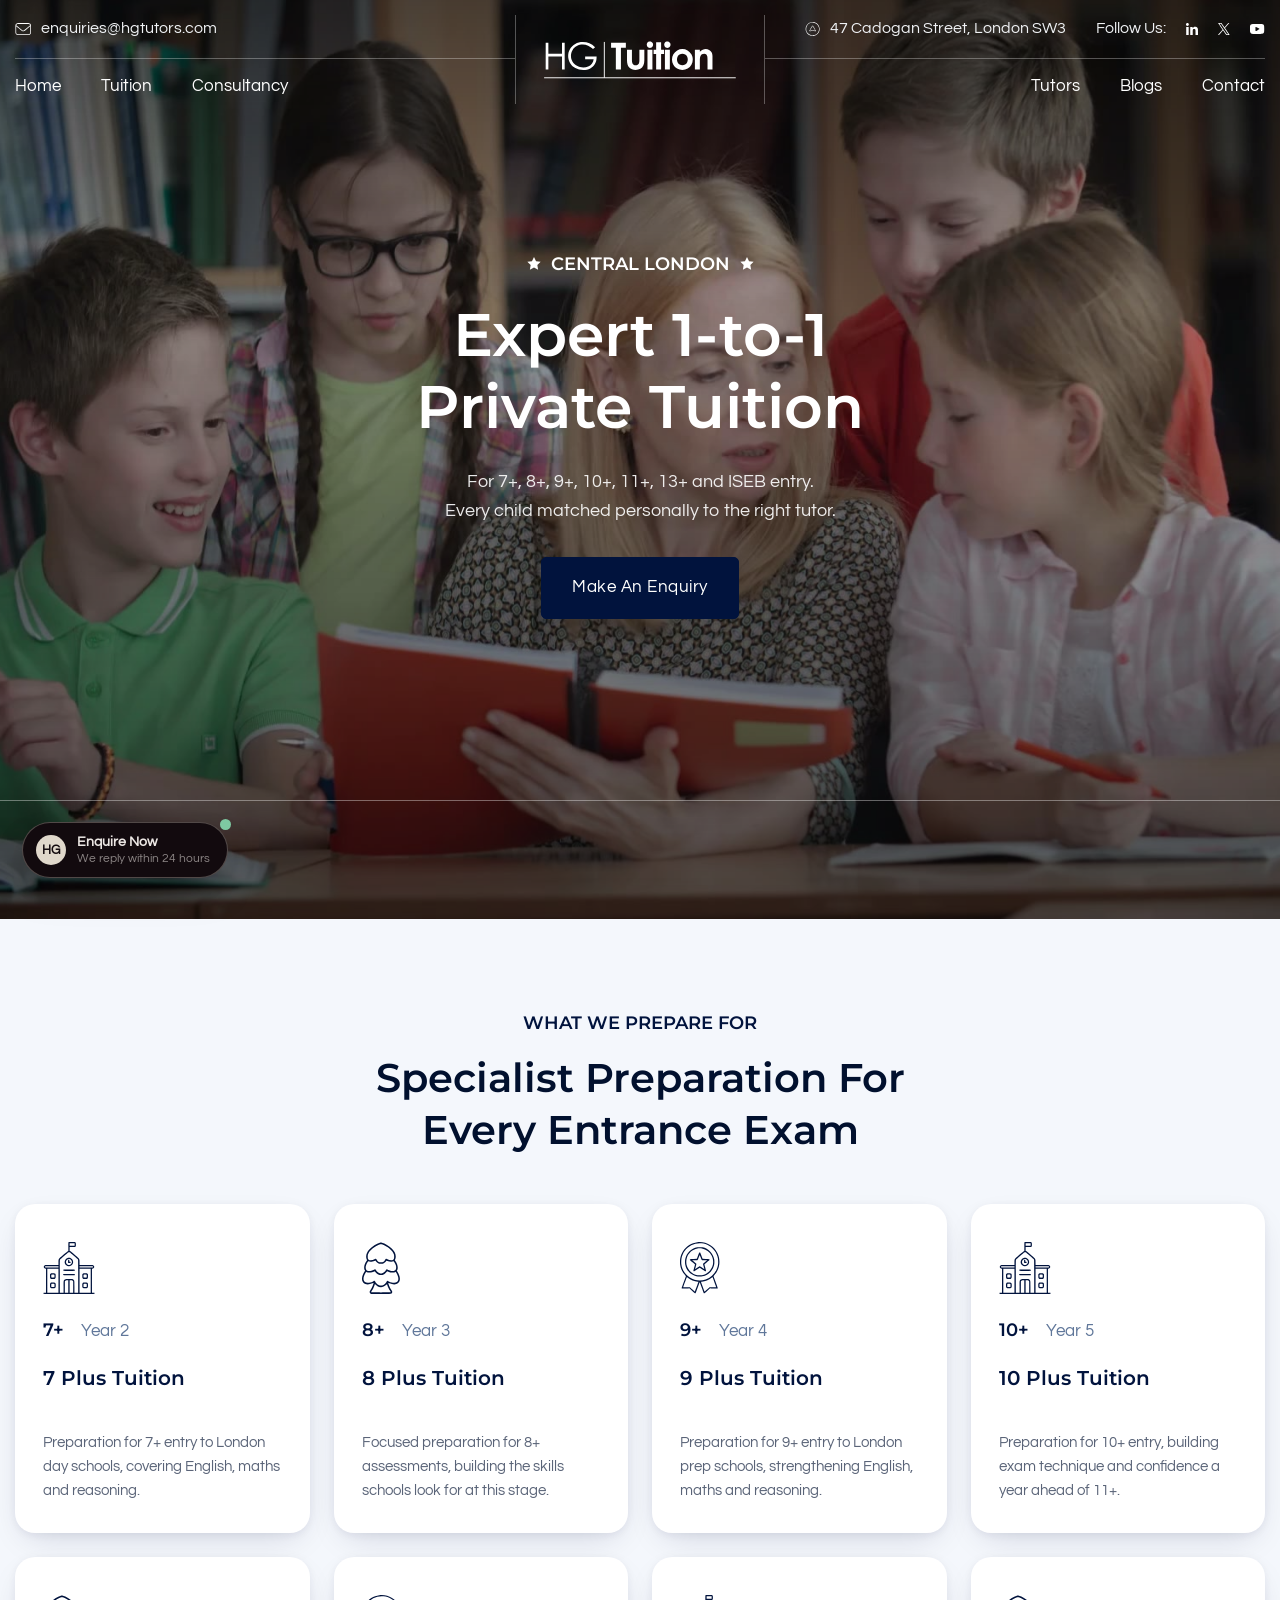
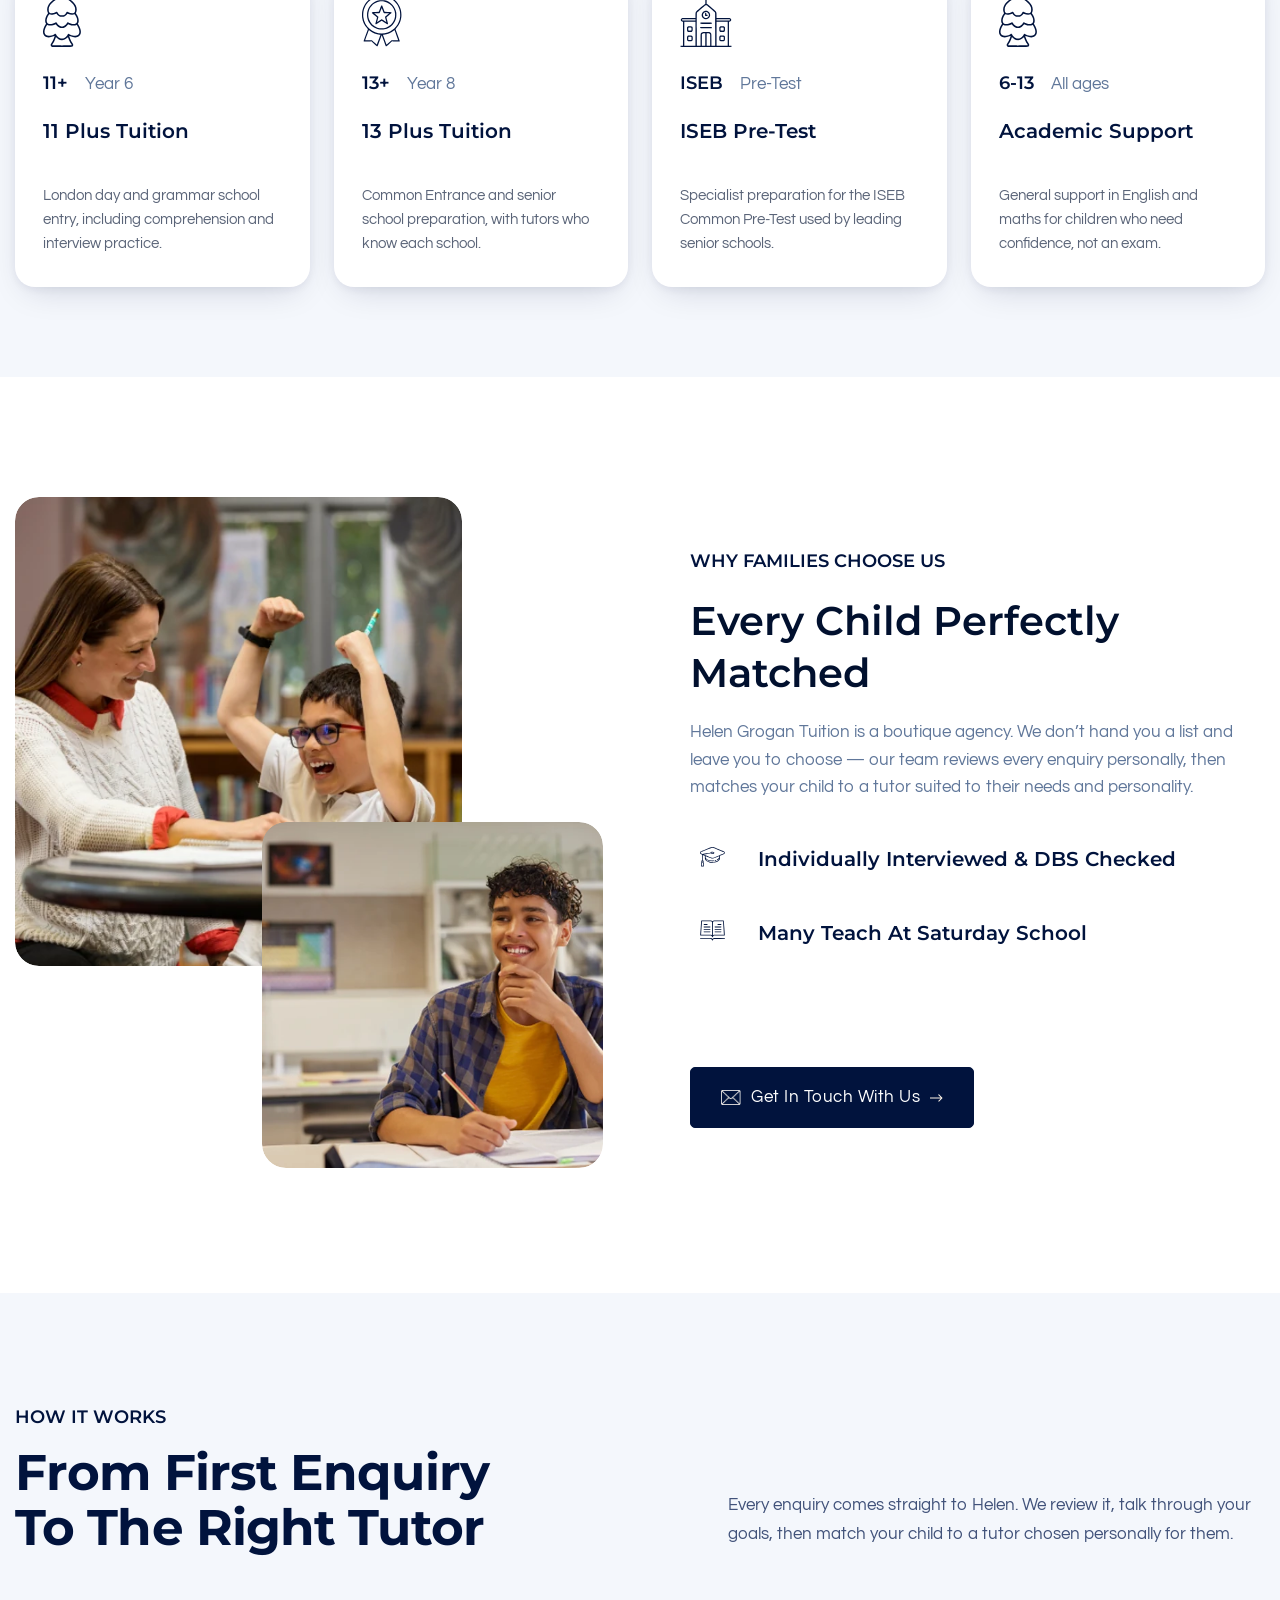
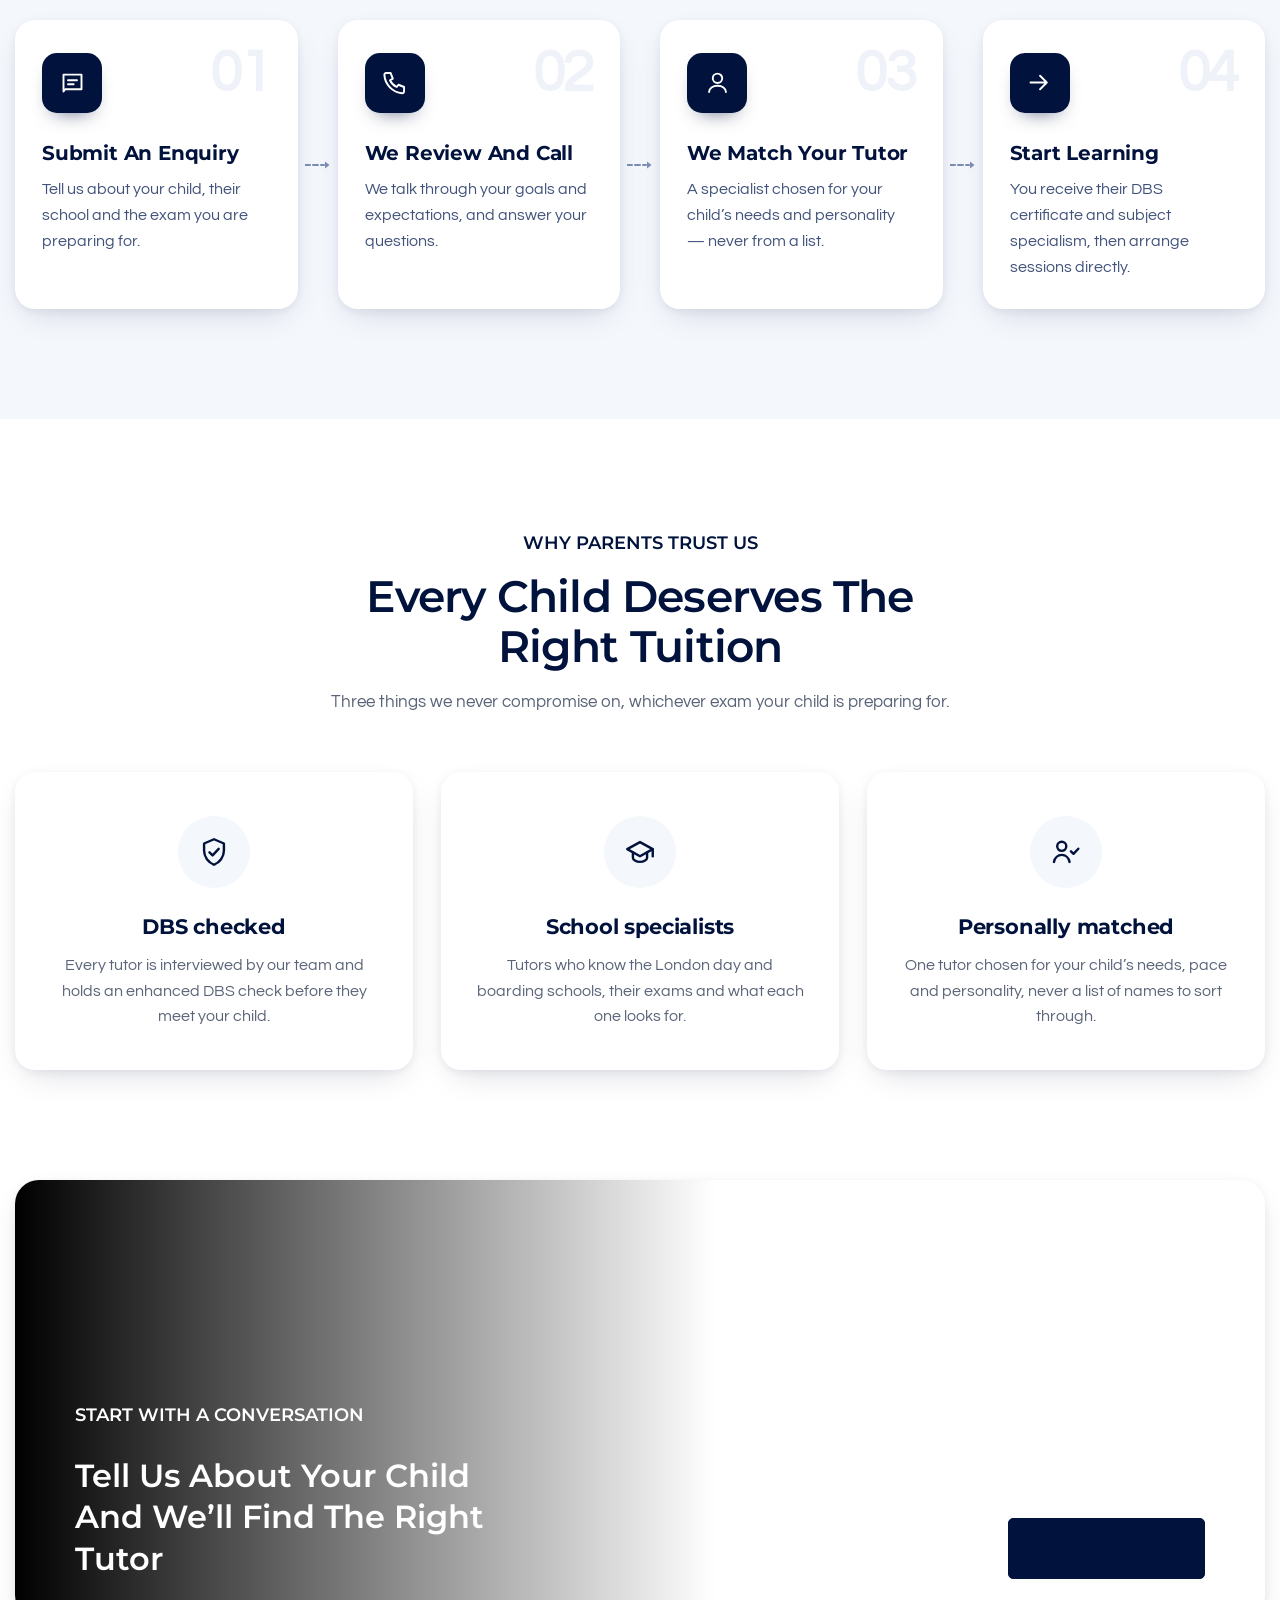
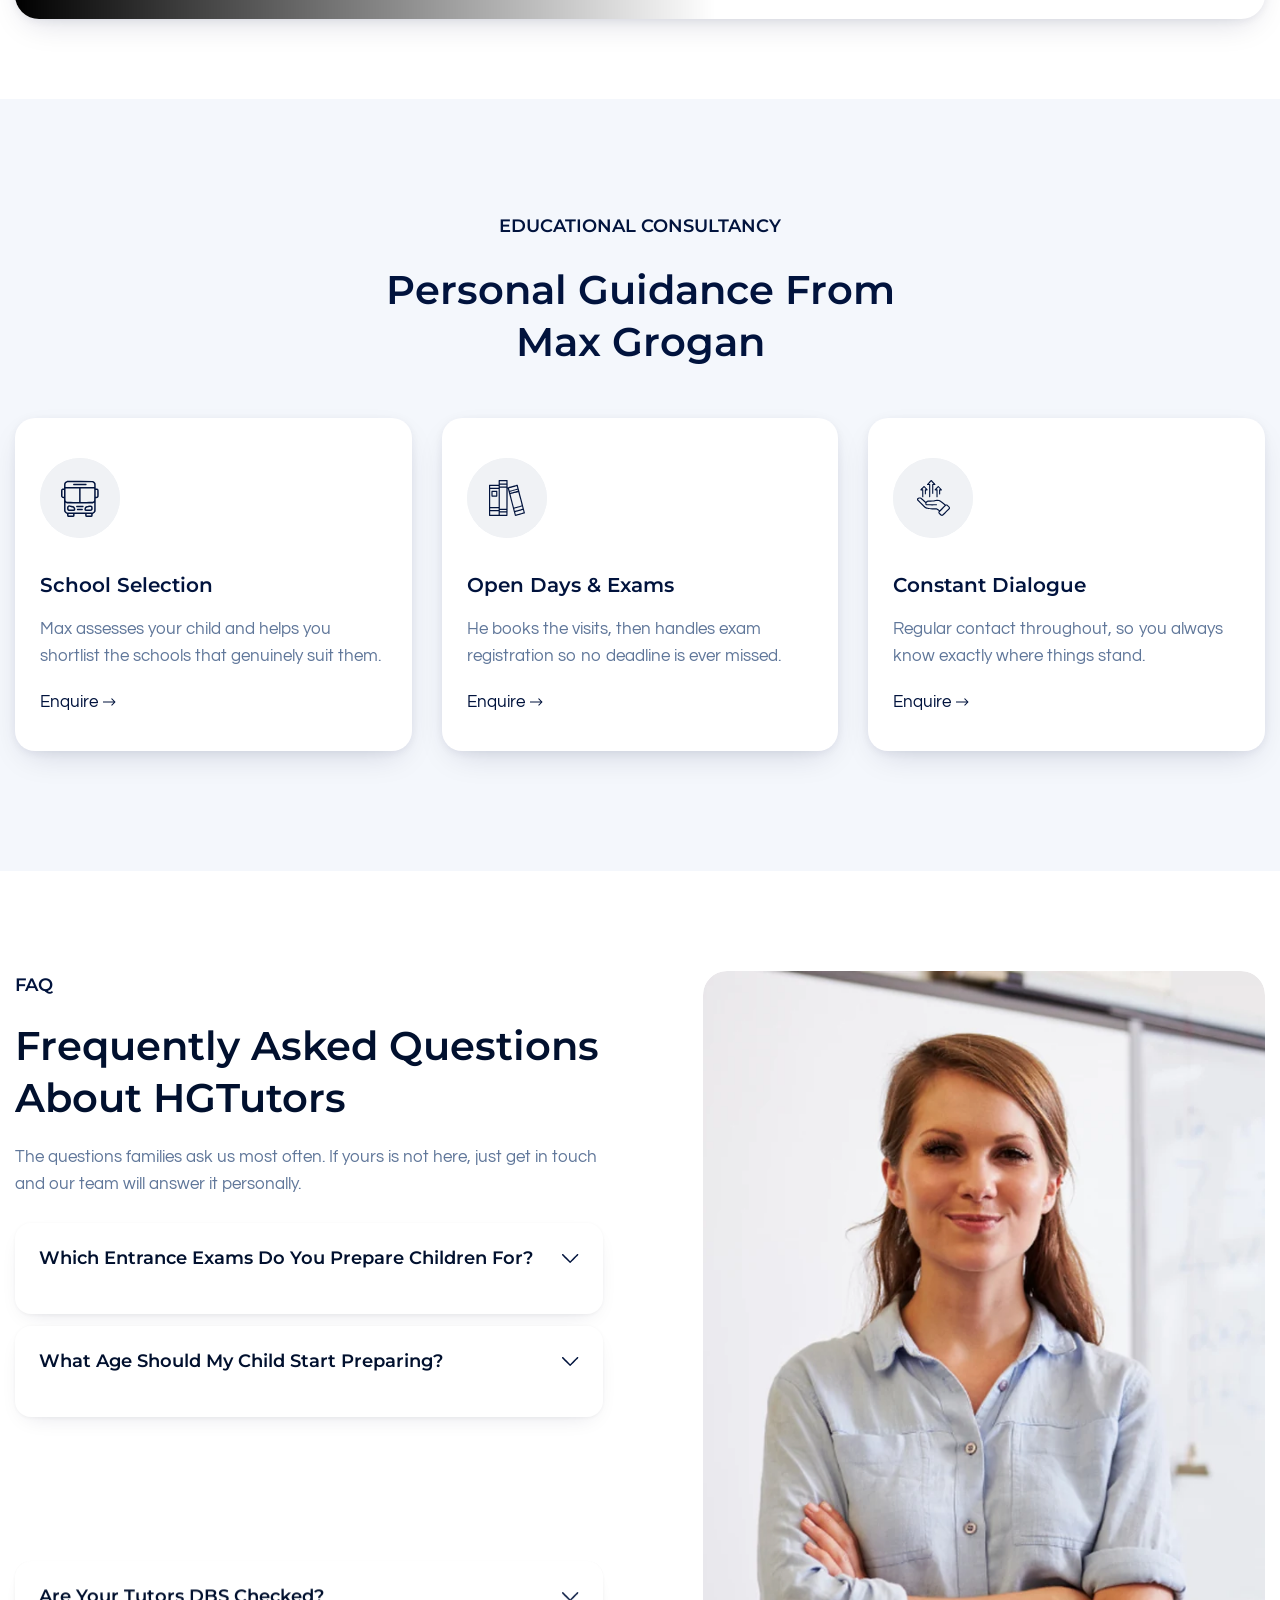
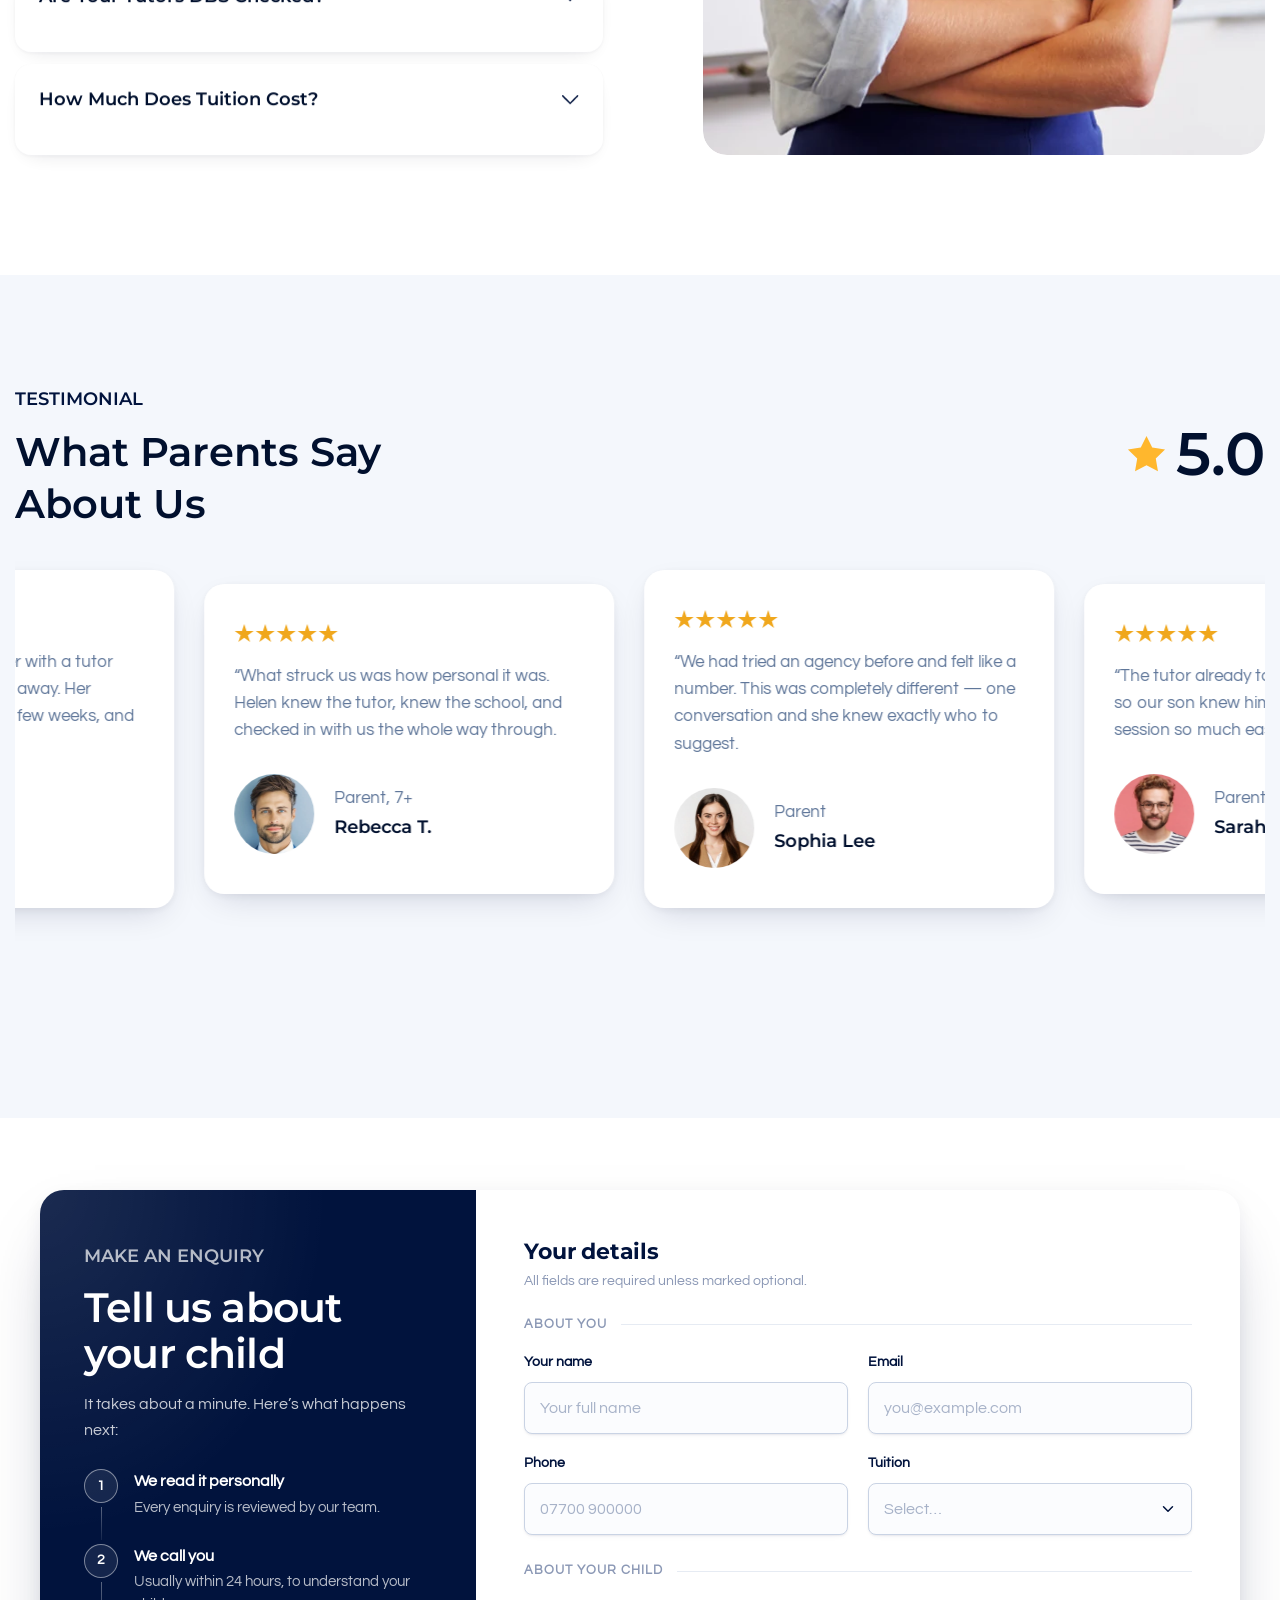
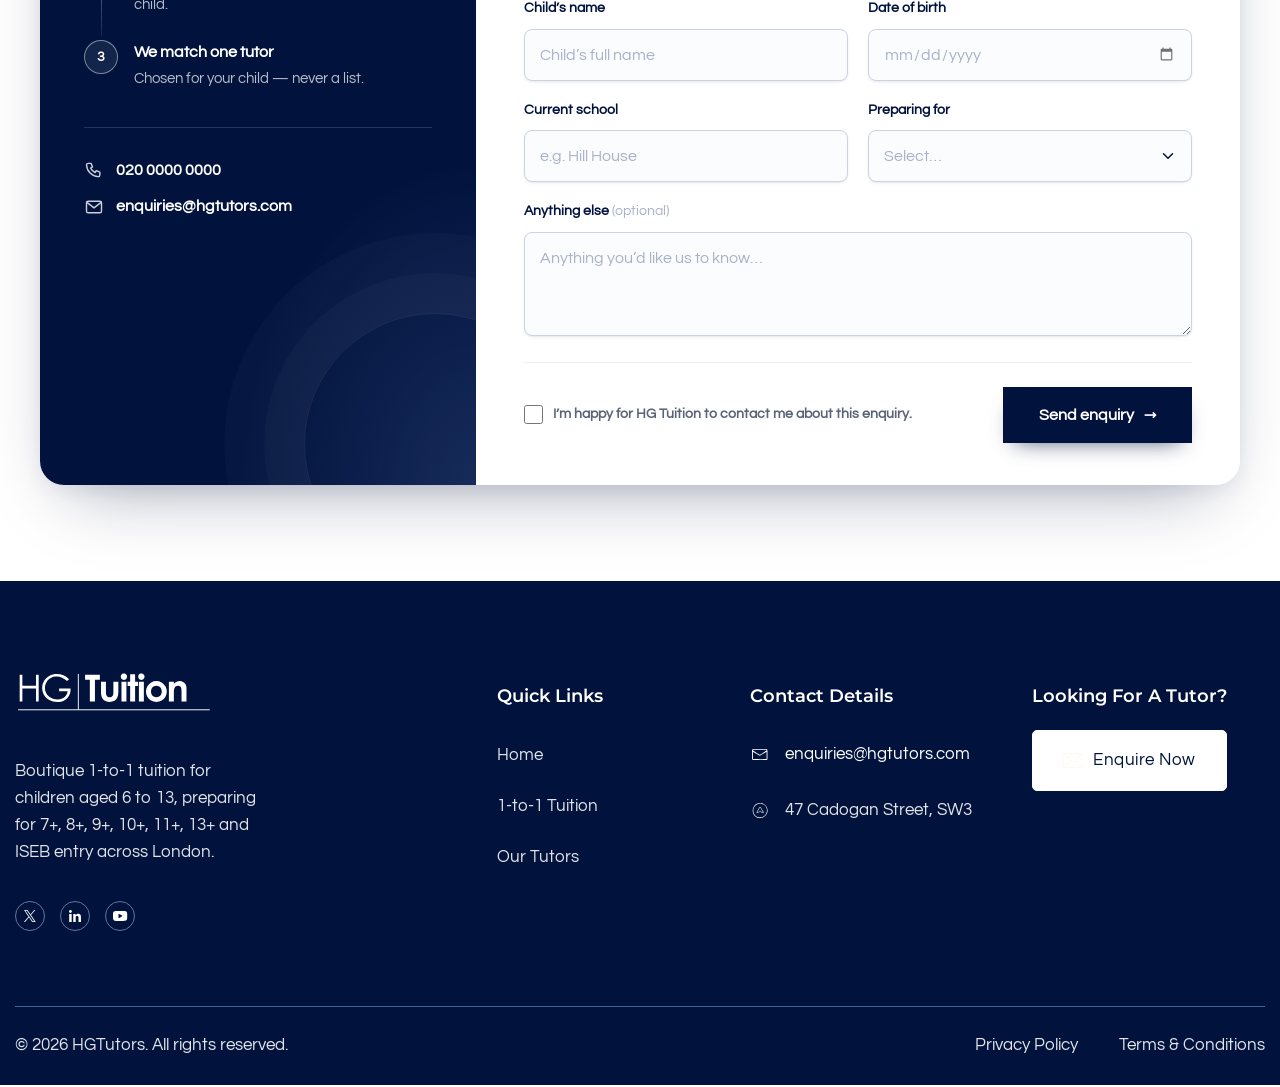
==== commit 0a8959d9: "Client round 3: single-screen enquiry forms, deeper navy, clean cards Enquiry forms - Replace the mu" ====
--- a/index.html
+++ b/index.html
@@ -530,148 +530,48 @@
           </div>
         </div>
       </section>
-      <section class="eq">
-  <div class="eq-shell">
-
-    <div class="eq-intro">
-      <div class="subheading eq-eyebrow">make an enquiry</div>
-      <h1 class="eq-title">Tell us about<br>your child</h1>
-      <p class="eq-lead">A few quick questions so we can match the right tutor &mdash; it takes
-        about a minute. Every enquiry comes straight to Helen, who reads them all and replies
-        personally.</p>
-
-      <div class="eq-divider"></div>
-
-      <div class="eq-contact-label">Prefer to talk?</div>
-      <ul class="eq-contact">
-        <li>
-          <span class="eq-contact-ico" aria-hidden="true">
-            <svg viewBox="0 0 24 24" fill="none" stroke="currentColor" stroke-width="1.8"
-              stroke-linecap="round" stroke-linejoin="round"><path d="M4 5h16v13H5.5L4 20V5z"/></svg>
-          </span>
-          <a href="mailto:enquiries@hgtutors.com">enquiries@hgtutors.com</a>
-        </li>
-        <li>
-          <span class="eq-contact-ico" aria-hidden="true">
-            <svg viewBox="0 0 24 24" fill="none" stroke="currentColor" stroke-width="1.8"
-              stroke-linecap="round" stroke-linejoin="round">
-              <path d="M12 21s7-5.7 7-11a7 7 0 1 0-14 0c0 5.3 7 11 7 11z"/>
-              <circle cx="12" cy="10" r="2.5"/></svg>
-          </span>
-          <span>47 Cadogan Street, London SW3</span>
-        </li>
-      </ul>
-    </div><div class="eq-card">
-      <div class="eq-progress" aria-hidden="true">
-        <div class="eq-progress-bar"><span class="eq-progress-fill" style="width:25%"></span></div>
-        <div class="eq-progress-text"><span class="eq-step-now">1</span> of 4</div>
+      <section class="fd fd-c" aria-labelledby="h-title">
+  <div class="fd-wrap">
+    <div class="fd-card fdc-card">
+      <aside class="fdc-panel">
+        <div class="subheading fdc-eyebrow">make an enquiry</div>
+        <h2 id="h-title" class="fd-h2 fdc-h2">Tell us about your child</h2>
+        <p class="fdc-lead">It takes about a minute. Here&rsquo;s what happens next:</p>
+        <ol class="fdc-steps"><li><span class="fdc-step-n">1</span><span><strong>We read it personally</strong>Every enquiry is reviewed by our team.</span></li><li><span class="fdc-step-n">2</span><span><strong>We call you</strong>Usually within 24 hours, to understand your child.</span></li><li><span class="fdc-step-n">3</span><span><strong>We match one tutor</strong>Chosen for your child &mdash; never a list.</span></li></ol>
+        <div class="fdc-contact">
+          <a href="tel:02000000000"><span aria-hidden="true"><svg viewBox="0 0 24 24" fill="none" stroke="currentColor" stroke-width="1.7" stroke-linecap="round" stroke-linejoin="round"><path d="M5 4h3.5l1.7 4.3-2.2 1.4a11 11 0 005.3 5.3l1.4-2.2L19 14.5V18a2 2 0 01-2 2A15 15 0 013 6a2 2 0 012-2z"/></svg></span>020 0000 0000</a>
+          <a href="mailto:enquiries@hgtutors.com"><span aria-hidden="true"><svg viewBox="0 0 24 24" fill="none" stroke="currentColor" stroke-width="1.7" stroke-linecap="round" stroke-linejoin="round"><rect x="3" y="5" width="18" height="14" rx="2"/><path d="M3.5 6.5l8.5 6.5 8.5-6.5"/></svg></span>enquiries@hgtutors.com</a>
+        </div>
+      </aside>
+      <div class="fdc-body">
+        <form class="fd-form" novalidate>
+          <div class="fdc-form-head">
+            <h3 class="fdc-form-title">Your details</h3>
+            <p class="fdc-form-hint">All fields are required unless marked optional.</p>
+          </div>
+          <div class="fd-grid">
+            <div class="fdc-group-label fd-wide"><span>About you</span></div>
+            <div class="fd-field"><label for="h-name">Your name</label><input id="h-name" name="h-name" type="text" placeholder="Your full name" autocomplete="name" required></div>
+            <div class="fd-field"><label for="h-email">Email</label><input id="h-email" name="h-email" type="email" placeholder="you@example.com" autocomplete="email" required></div>
+            <div class="fd-field"><label for="h-phone">Phone</label><input id="h-phone" name="h-phone" type="tel" placeholder="07700 900000" autocomplete="tel" required></div>
+            <div class="fd-field"><label for="h-where">Tuition</label><select id="h-where" name="h-where" required><option value="" selected disabled>Select&hellip;</option><option>In person, Central London</option><option>Online</option><option>Either is fine</option></select></div>
+            <div class="fdc-group-label fd-wide"><span>About your child</span></div>
+            <div class="fd-field"><label for="h-child">Child&rsquo;s name</label><input id="h-child" name="h-child" type="text" placeholder="Child&rsquo;s full name" required></div>
+            <div class="fd-field"><label for="h-dob">Date of birth</label><input id="h-dob" name="h-dob" type="date" required></div>
+            <div class="fd-field"><label for="h-school">Current school</label><input id="h-school" name="h-school" type="text" placeholder="e.g. Hill House" required></div>
+            <div class="fd-field"><label for="h-exam">Preparing for</label><select id="h-exam" name="h-exam" required><option value="" selected disabled>Select&hellip;</option><option>7+ (Year 2 entry)</option><option>8+ (Year 3 entry)</option><option>9+ (Year 4 entry)</option><option>10+ (Year 5 entry)</option><option>11+ (Year 6 entry)</option><option>13+ (Year 8 entry)</option><option>ISEB Common Pre-Test</option><option>General English &amp; maths support</option><option>Not sure yet</option></select></div>
+            <div class="fd-field fd-wide"><label for="h-notes">Anything else <span class="fd-opt">(optional)</span></label><textarea id="h-notes" name="h-notes" rows="3" placeholder="Anything you&rsquo;d like us to know&hellip;"></textarea></div>
+          </div>
+          <div class="fdc-foot">
+            <label class="fd-consent"><input type="checkbox" name="h-consent" required><span>I&rsquo;m happy for HG Tuition to contact me about this enquiry.</span></label>
+            <button type="submit" class="fd-btn">Send enquiry</button>
+          </div>
+          <p class="fd-error" role="alert">Please complete the highlighted fields.</p>
+        </form>
+        <div class="fd-done" role="status"><div class="fd-done-icon" aria-hidden="true"><svg viewBox="0 0 24 24" fill="none" stroke="currentColor" stroke-width="2" stroke-linecap="round" stroke-linejoin="round"><path d="M5 12.5l4.5 4.5L19 7.5"/></svg></div>
+          <h3 class="fd-done-title">Thank you</h3><p>We&rsquo;ve received your enquiry and will be in touch within 24 hours.</p></div>
       </div>
-
-      <form class="eq-form" id="enquiryForm" novalidate>
-
-        <!-- STEP 1 -->
-        <fieldset class="eq-step is-active" data-step="1">
-          <legend class="eq-legend">What are you preparing for?</legend>
-          <p class="eq-hint">Choose the closest option &mdash; you can add detail later.</p>
-          <div class="eq-choices"><label class="eq-choice"><input type="radio" name="exam" value="7+"><span class="eq-choice-inner"><span class="eq-choice-code">7+</span><span class="eq-choice-sub">Year 2 entry</span></span></label><label class="eq-choice"><input type="radio" name="exam" value="8+"><span class="eq-choice-inner"><span class="eq-choice-code">8+</span><span class="eq-choice-sub">Year 3 entry</span></span></label><label class="eq-choice"><input type="radio" name="exam" value="9+"><span class="eq-choice-inner"><span class="eq-choice-code">9+</span><span class="eq-choice-sub">Year 4 entry</span></span></label><label class="eq-choice"><input type="radio" name="exam" value="10+"><span class="eq-choice-inner"><span class="eq-choice-code">10+</span><span class="eq-choice-sub">Year 5 entry</span></span></label><label class="eq-choice"><input type="radio" name="exam" value="11+"><span class="eq-choice-inner"><span class="eq-choice-code">11+</span><span class="eq-choice-sub">Year 6 entry</span></span></label><label class="eq-choice"><input type="radio" name="exam" value="13+"><span class="eq-choice-inner"><span class="eq-choice-code">13+</span><span class="eq-choice-sub">Year 8 entry</span></span></label><label class="eq-choice"><input type="radio" name="exam" value="ISEB"><span class="eq-choice-inner"><span class="eq-choice-code">ISEB</span><span class="eq-choice-sub">Common Pre-Test</span></span></label><label class="eq-choice"><input type="radio" name="exam" value="General support"><span class="eq-choice-inner"><span class="eq-choice-code">General</span><span class="eq-choice-sub">English &amp; maths support</span></span></label><label class="eq-choice"><input type="radio" name="exam" value="Not sure yet"><span class="eq-choice-inner"><span class="eq-choice-code">Not sure yet</span><span class="eq-choice-sub">We can advise</span></span></label></div>
-          <p class="eq-error" data-error="exam">Please choose one to continue.</p>
-          <div class="eq-actions">
-            <button type="button" class="eq-btn eq-next" data-next>Continue</button>
-          </div>
-        </fieldset>
-
-        <!-- STEP 2 -->
-        <fieldset class="eq-step" data-step="2">
-          <legend class="eq-legend">About your child</legend>
-          <p class="eq-hint">This helps us judge the right level and pace.</p>
-          <div class="eq-grid">
-            <div class="eq-field">
-              <label for="childName">Child&rsquo;s full name</label>
-              <input type="text" id="childName" name="childName" autocomplete="off" required>
-              <span class="eq-error" data-error="childName">Please enter your child&rsquo;s name.</span>
-            </div>
-            <div class="eq-field">
-              <label for="childDob">Date of birth</label>
-              <input type="date" id="childDob" name="childDob" required>
-              <span class="eq-error" data-error="childDob">Please enter a date of birth.</span>
-            </div>
-            <div class="eq-field eq-field-wide">
-              <label for="childSchool">Current school <span class="eq-opt">(optional)</span></label>
-              <input type="text" id="childSchool" name="childSchool" autocomplete="off">
-            </div>
-          </div>
-          <div class="eq-actions">
-            <button type="button" class="eq-btn-ghost" data-back>Back</button>
-            <button type="button" class="eq-btn eq-next" data-next>Continue</button>
-          </div>
-        </fieldset>
-
-        <!-- STEP 3 -->
-        <fieldset class="eq-step" data-step="3">
-          <legend class="eq-legend">Where would you like lessons?</legend>
-          <p class="eq-hint">Most families choose in-person at home.</p>
-          <div class="eq-pills"><label class="eq-pill"><input type="radio" name="location" value="Chelsea"><span>Chelsea</span></label><label class="eq-pill"><input type="radio" name="location" value="Kensington"><span>Kensington</span></label><label class="eq-pill"><input type="radio" name="location" value="Fulham"><span>Fulham</span></label><label class="eq-pill"><input type="radio" name="location" value="Elsewhere in London"><span>Elsewhere in London</span></label><label class="eq-pill"><input type="radio" name="location" value="Online"><span>Online</span></label></div>
-          <p class="eq-error" data-error="location">Please choose a preference.</p>
-          <div class="eq-field eq-field-wide eq-mt">
-            <label for="notes">Anything else we should know? <span class="eq-opt">(optional)</span></label>
-            <textarea id="notes" name="notes" rows="4"
-              placeholder="Target schools, timings, areas your child finds difficult&hellip;"></textarea>
-          </div>
-          <div class="eq-actions">
-            <button type="button" class="eq-btn-ghost" data-back>Back</button>
-            <button type="button" class="eq-btn eq-next" data-next>Continue</button>
-          </div>
-        </fieldset>
-
-        <!-- STEP 4 -->
-        <fieldset class="eq-step" data-step="4">
-          <legend class="eq-legend">How can we reach you?</legend>
-          <p class="eq-hint">We reply personally &mdash; never an automated response.</p>
-          <div class="eq-grid">
-            <div class="eq-field eq-field-wide">
-              <label for="parentName">Your full name</label>
-              <input type="text" id="parentName" name="parentName" autocomplete="name" required>
-              <span class="eq-error" data-error="parentName">Please enter your name.</span>
-            </div>
-            <div class="eq-field">
-              <label for="email">Email address</label>
-              <input type="email" id="email" name="email" autocomplete="email" required>
-              <span class="eq-error" data-error="email">Please enter a valid email.</span>
-            </div>
-            <div class="eq-field">
-              <label for="phone">Phone number</label>
-              <input type="tel" id="phone" name="phone" autocomplete="tel" required>
-              <span class="eq-error" data-error="phone">Please enter a phone number.</span>
-            </div>
-          </div>
-          <label class="eq-consent">
-            <input type="checkbox" id="consent" name="consent" required>
-            <span>I agree to HGTutors contacting me about this enquiry, and to the
-              <a href="#">privacy policy</a>.</span>
-          </label>
-          <span class="eq-error" data-error="consent">Please tick to continue.</span>
-          <div class="eq-actions">
-            <button type="button" class="eq-btn-ghost" data-back>Back</button>
-            <button type="submit" class="eq-btn eq-submit">Send enquiry</button>
-          </div>
-        <p class="eq-reassure">Our team replies personally, usually within 24 hours.</p>
-        </fieldset>
-
-        <!-- SUCCESS -->
-        <div class="eq-done" data-step="done">
-          <div class="eq-done-mark" aria-hidden="true">
-            <svg viewBox="0 0 24 24" fill="none" stroke="currentColor" stroke-width="2.2"
-              stroke-linecap="round" stroke-linejoin="round"><path d="M4 12.5 9.5 18 20 6.5"/></svg>
-          </div>
-          <h2 class="eq-done-title">Thank you &mdash; your enquiry is with Helen</h2>
-          <p class="eq-done-text">She reviews every enquiry personally and will reply within
-            24 hours, usually sooner.</p>
-          <a class="eq-btn-ghost eq-done-btn" href="index.html">Back to homepage</a>
-        </div>
-
-      </form>
     </div>
-
   </div>
 </section>
 <section class="footer-one">
@@ -707,96 +607,34 @@
           <div></div>
           <script src="assets/jquery.min.js" type="text/javascript"></script><script src="assets/site-vendor.js" type="text/javascript"></script><script src="assets/site-ix.js" type="text/javascript"></script><script src="assets/site-core.js" type="text/javascript"></script><script src="assets/site.js" type="text/javascript"></script><a href="enquire/index.html" class="hg-cta" aria-label="Enquire now"><span class="hg-cta-mark" aria-hidden="true">HG</span><span class="hg-cta-text"><span class="hg-cta-title">Enquire Now</span><span class="hg-cta-sub">We reply within 24 hours</span></span><span class="hg-cta-pulse" aria-hidden="true"></span></a><script>
 (function(){
-  var form = document.getElementById('enquiryForm');
-  if(!form) return;
-
-  var steps   = Array.prototype.slice.call(form.querySelectorAll('.eq-step'));
-  var done    = form.querySelector('.eq-done');
-  var fill    = document.querySelector('.eq-progress-fill');
-  var nowEl   = document.querySelector('.eq-step-now');
-  var progress= document.querySelector('.eq-progress');
-  var current = 0;
-
-  function show(i){
-    steps.forEach(function(s,idx){ s.classList.toggle('is-active', idx===i); });
-    current = i;
-    if(fill)  fill.style.width = ((i+1)/steps.length*100) + '%';
-    if(nowEl) nowEl.textContent = (i+1);
-    var card = document.querySelector('.eq-card');
-    if(card && window.scrollY > card.offsetTop){
-      card.scrollIntoView({behavior:'smooth', block:'start'});
+  document.querySelectorAll('.fd-form').forEach(function(f){
+    var card=f.parentElement, err=f.querySelector('.fd-error');
+    function validate(){
+      var ok=true;
+      f.querySelectorAll('.fd-field').forEach(function(fd){
+        var el=fd.querySelector('input,select,textarea'); if(!el) return;
+        var bad=!el.checkValidity(); fd.classList.toggle('has-error',bad); if(bad) ok=false;
+      });
+      var c=f.querySelector('.fd-consent'), cb=c.querySelector('input');
+      c.classList.toggle('has-error',!cb.checked); if(!cb.checked) ok=false;
+      return ok;
     }
-    var first = steps[i].querySelector('input:not([type=radio]):not([type=checkbox]), textarea');
-    if(first && window.innerWidth > 767){ setTimeout(function(){ first.focus(); }, 260); }
-  }
-
-  function setError(key, on){
-    var el = form.querySelector('[data-error="'+key+'"]');
-    if(el) el.classList.toggle('is-shown', !!on);
-    var input = form.querySelector('[name="'+key+'"]');
-    if(input && input.closest('.eq-field')){
-      input.closest('.eq-field').classList.toggle('has-error', !!on);
-    }
-  }
-
-  function validate(i){
-    var step = steps[i], ok = true;
-    // radio groups
-    var radios = step.querySelectorAll('input[type=radio]');
-    if(radios.length){
-      var name = radios[0].name;
-      if(!form.querySelector('input[name="'+name+'"]:checked')){ setError(name,true); ok=false; }
-      else setError(name,false);
-    }
-    // required text / email / tel / date
-    Array.prototype.forEach.call(step.querySelectorAll('input[required], textarea[required]'), function(f){
-      if(f.type==='checkbox'){
-        if(!f.checked){ setError(f.name,true); ok=false; } else setError(f.name,false);
-        return;
-      }
-      var v = (f.value||'').trim();
-      var bad = !v;
-      if(!bad && f.type==='email'){ bad = !/^[^\s@]+@[^\s@]+\.[^\s@]{2,}$/.test(v); }
-      if(!bad && f.type==='tel'){ bad = v.replace(/[^0-9]/g,'').length < 7; }
-      setError(f.name, bad);
-      if(bad) ok=false;
+    f.addEventListener('submit',function(e){
+      e.preventDefault();
+      var ok=validate(); err.classList.toggle('is-visible',!ok);
+      if(!ok){ var first=f.querySelector('.has-error input,.has-error select,.has-error textarea'); if(first) first.focus(); return; }
+      card.classList.add('is-sent');
     });
-    return ok;
-  }
-
-  form.addEventListener('click', function(e){
-    var next = e.target.closest('[data-next]');
-    var back = e.target.closest('[data-back]');
-    if(next){
-      e.preventDefault();
-      if(validate(current) && current < steps.length-1) show(current+1);
-    }
-    if(back){
-      e.preventDefault();
-      if(current > 0) show(current-1);
-    }
+    f.addEventListener('change',function(e){
+      var t=e.target;
+      if(t.type==='date'||t.tagName==='SELECT') t.classList.toggle('has-value',!!t.value);
+      var fd=t.closest('.fd-field,.fd-consent'); if(fd) fd.classList.remove('has-error');
+    });
+    f.addEventListener('input',function(e){
+      var fd=e.target.closest('.fd-field'); if(fd && e.target.checkValidity()) fd.classList.remove('has-error');
+    });
   });
-
-  // clear a radio error as soon as one is picked
-  form.addEventListener('change', function(e){
-    if(e.target.type==='radio' || e.target.type==='checkbox'){ setError(e.target.name,false); }
-  });
-  form.addEventListener('input', function(e){
-    if(e.target.name){ setError(e.target.name,false); }
-  });
-
-  form.addEventListener('submit', function(e){
-    e.preventDefault();
-    if(!validate(current)) return;
-    // front-end only: back end wired later
-    steps.forEach(function(s){ s.classList.remove('is-active'); });
-    if(progress) progress.style.display='none';
-    if(done) done.classList.add('is-active');
-    var card = document.querySelector('.eq-card');
-    if(card) card.scrollIntoView({behavior:'smooth', block:'center'});
-  });
-
-  show(0);
 })();
-</script></body>
+</script>
+</body>
         </html>
--- a/assets/hgtutors.css
+++ b/assets/hgtutors.css
@@ -2044,14 +2044,15 @@
   display: grid;
 }
 
-:root {
+:root{
+  --navy-rgb: 1, 19, 61;
   --body-color: #60779a;
   --primary-color: #01102e;
-  --secondary-color: #011f5b;
+  --secondary-color: #01133d;
   --section-bg: #f0f2f5;
-  --light-red: #011f5b;
+  --light-red: var(--third-color);
   --color-white: white;
-  --third-color: #011f5b;
+  --third-color: #01133d;
   --transpaant: #fff0;
   --border-color: #d9dde6;
   --color-2: #a6c3fd;
@@ -2069,7 +2070,7 @@
   --light-white: #e2e4e8;
   --slider-box-color: #082b73;
   --card-text-color: #e6e6e6;
-  --footer-background: #011f5b;
+  --footer-background: var(--third-color);
 }
 
 .w-commerce-commercecartwrapper {
@@ -3384,7 +3385,7 @@
   color: #fff;
   letter-spacing: 1px;
   text-transform: capitalize;
-  background-color: #011f5b;
+  background-color: var(--third-color);
   flex-flow: column;
   justify-content: center;
   align-items: center;
@@ -5842,7 +5843,7 @@
 }
 
 .teachers-one-box-hover-content {
-  background-image: linear-gradient(#011f5b0f 38%, #011f5beb);
+  background-image: linear-gradient(#01133d0f 38%, #01133deb);
   justify-content: center;
   align-items: flex-end;
   width: 100%;
@@ -8621,13 +8622,13 @@
 
 .figma-overlay {
   z-index: 2;
-  background-image: linear-gradient(124deg, #011f5b 30%, #011f5b66 94%);
+  background-image: linear-gradient(124deg, var(--third-color) 30%, #01133d66 94%);
   position: absolute;
   inset: 0%;
 }
 
 .figma-overlay.figma-overlay-two {
-  background-image: linear-gradient(124deg, #011f5b 40%, #011f5bb3);
+  background-image: linear-gradient(124deg, var(--third-color) 40%, #01133db3);
 }
 
 .screenshots-marquee-wrapper {
@@ -8803,7 +8804,7 @@
 
 .figma {
   z-index: 2;
-  background-color: #011f5b;
+  background-color: var(--third-color);
 }
 
 .figma-text-content {
@@ -9682,7 +9683,7 @@
 }
 
 .video-content-two-wrap-linear {
-  background-image: linear-gradient(#011f5b00 19%, #011f5bc7 86%);
+  background-image: linear-gradient(#01133d00 19%, #01133dc7 86%);
   position: absolute;
   inset: 0%;
 }
@@ -11195,7 +11196,7 @@
 }
 
 .rt-grey-line {
-  background-color: #011f5b29;
+  background-color: #01133d29;
   width: 100%;
   height: .0625rem;
 }
@@ -11246,7 +11247,7 @@
 }
 
 .sub-menu-heading-2:hover {
-  color: #011f5b;
+  color: var(--third-color);
 }
 
 .dropdown-link-2 {
@@ -11260,12 +11261,12 @@
 }
 
 .dropdown-link-2:hover {
-  color: #011f5b;
+  color: var(--third-color);
   transform: translate(10px);
 }
 
 .dropdown-link-2.w--current {
-  color: #011f5b;
+  color: var(--third-color);
 }
 
 .dropdown-link-2.bottom-pading-zero {
@@ -11296,7 +11297,7 @@
 
 .dropdown-hover-border-2 {
   transform-origin: 0%;
-  background-color: #011f5b;
+  background-color: var(--third-color);
   height: 2px;
   position: absolute;
   inset: auto 0% 0%;
@@ -15321,7 +15322,7 @@
   }
 
   .video-content-wrap-two-main.video-content-two-wrap {
-    background-image: linear-gradient(#011f5b00, #011f5bc7 86%), url("675985ef0327515ef08ec9f4_video-bg-2.webp");
+    background-image: linear-gradient(#01133d00, #01133dc7 86%), url("675985ef0327515ef08ec9f4_video-bg-2.webp");
     background-position: 0 0, 50%;
     background-repeat: repeat, no-repeat;
     background-size: auto, cover;
@@ -16260,7 +16261,7 @@
   }
 
   .video-content-two-wrap-linear {
-    background-image: linear-gradient(#011f5b00, #011f5bed 0%);
+    background-image: linear-gradient(#01133d00, #01133ded 0%);
   }
 
   .video-content-two-wrap-flex.position-relative {
@@ -17036,12 +17037,12 @@
   border:1px solid #e9edf4;
   border-radius:6px;
   padding:30px 26px 28px;
-  box-shadow:0 2px 10px -4px rgba(1,31,91,.10), 0 1px 3px rgba(1,31,91,.05);
+  box-shadow:0 2px 10px -4px rgba(var(--navy-rgb),.10), 0 1px 3px rgba(var(--navy-rgb),.05);
   transition:border-color .25s ease, box-shadow .25s ease, transform .25s ease;
 }
 .exam-card:hover{
   border-color:#c9d1e2;
-  box-shadow:0 10px 26px -14px rgba(1,31,91,.22), 0 2px 6px rgba(1,31,91,.06);
+  box-shadow:0 10px 26px -14px rgba(var(--navy-rgb),.22), 0 2px 6px rgba(var(--navy-rgb),.06);
   transform:translateY(-3px);
 }
 .exam-card .achieved-icon{ margin-bottom:20px; }
@@ -17085,7 +17086,7 @@
 }
 .hg-process-title{
   font-size:clamp(34px,3.9vw,52px); line-height:1.1; letter-spacing:-.018em;
-  color:#011f5b; margin:14px 0 0; font-weight:700;
+  color:var(--third-color); margin:14px 0 0; font-weight:700;
 }
 .hg-process-lead{
   font-size:17px; line-height:1.72; color:#41527a; margin:0 0 6px;
@@ -17101,12 +17102,12 @@
   position:relative; display:flex; flex-direction:column;
   background:#fff; border:1px solid #e7ebf3; border-radius:16px;
   padding:33px 27px 29px;
-  box-shadow:0 2px 12px -6px rgba(1,31,91,.12);
+  box-shadow:0 2px 12px -6px rgba(var(--navy-rgb),.12);
   transition:transform .25s ease, box-shadow .25s ease, border-color .25s ease;
 }
 .hg-step:hover{
   transform:translateY(-5px); border-color:#d3dbea;
-  box-shadow:0 22px 44px -24px rgba(1,31,91,.38);
+  box-shadow:0 22px 44px -24px rgba(var(--navy-rgb),.38);
 }
 
 
@@ -17128,11 +17129,11 @@
 .hg-step-icon{
   width:60px; height:60px; border-radius:15px; flex:none;
   display:flex; align-items:center; justify-content:center;
-  background:#011f5b; color:#fff; margin-bottom:28px;
-  box-shadow:0 10px 20px -12px rgba(1,31,91,.7);
+  background:var(--third-color); color:#fff; margin-bottom:28px;
+  box-shadow:0 10px 20px -12px rgba(var(--navy-rgb),.7);
 }
 .hg-step-icon svg{ width:27px; height:27px; }
-.hg-step-title{ font-size:20px; font-weight:700; color:#011f5b; margin:0 0 10px; letter-spacing:-.01em; }
+.hg-step-title{ font-size:20px; font-weight:700; color:var(--third-color); margin:0 0 10px; letter-spacing:-.01em; }
 .hg-step-text{ font-size:15.5px; line-height:1.68; color:#41527a; margin:0; }
 
 @media screen and (max-width:1200px){
@@ -17236,11 +17237,11 @@
 .button-one-style.blue{
   background-color:#ffffff;
   border:1px solid #ffffff;
-  color:#011f5b;
+  color:var(--third-color);
 }
 .footer-one-newsletter-box .button-one-style .button-text-one,
 .button-one-style.blue .button-text-one{
-  color:#011f5b;
+  color:var(--third-color);
 }
 .footer-one-newsletter-box .button-one-style:hover,
 .button-one-style.blue:hover{
@@ -17311,7 +17312,7 @@
 .eq-progress{ display:flex; align-items:center; gap:16px; margin-bottom:26px; }
 .eq-progress-bar{ flex:1; height:4px; border-radius:99px; background:#e6eaf2; overflow:hidden; }
 .eq-progress-fill{
-  display:block; height:100%; border-radius:99px; background:#011f5b;
+  display:block; height:100%; border-radius:99px; background:var(--third-color);
   transition:width .4s cubic-bezier(.4,0,.2,1);
 }
 .eq-progress-text{ font-size:12.5px; font-weight:600; color:#8b98b5; flex:none; letter-spacing:.02em; }
@@ -17322,7 +17323,7 @@
 @keyframes eqIn{ from{opacity:0; transform:translateY(8px)} to{opacity:1; transform:none} }
 .eq-legend{
   font-size:22px; font-weight:700; letter-spacing:-.012em; text-transform:none;
-  color:#011f5b; padding:0; margin:0 0 8px; line-height:1.25;
+  color:var(--third-color); padding:0; margin:0 0 8px; line-height:1.25;
 }
 .eq-hint{ font-size:15px; color:#6b7a9c; margin:0 0 22px; line-height:1.6; }
 
@@ -17334,16 +17335,16 @@
   display:flex; flex-direction:column; gap:2px; justify-content:center;
   min-height:70px; height:100%; padding:11px 12px;
   border:1.5px solid #c9d4e6; border-radius:0; background:#fff;
-  box-shadow:0 1px 2px rgba(1,31,91,.06);
+  box-shadow:0 1px 2px rgba(var(--navy-rgb),.06);
   transition:border-color .18s ease, background .18s ease, box-shadow .18s ease;
 }
-.eq-choice-code{ font-size:16.5px; font-weight:700; color:#011f5b; letter-spacing:-.01em; }
+.eq-choice-code{ font-size:16.5px; font-weight:700; color:var(--third-color); letter-spacing:-.01em; }
 .eq-choice-sub{ font-size:12.5px; color:#8b98b5; line-height:1.35; }
 .eq-choice:hover .eq-choice-inner{
-  border-color:#011f5b; box-shadow:0 3px 10px rgba(1,31,91,.14);
-}
-.eq-choice input:focus-visible + .eq-choice-inner{ outline:2px solid #011f5b; outline-offset:2px; }
-.eq-choice input:checked + .eq-choice-inner{ border-color:#011f5b; background:#011f5b; }
+  border-color:var(--third-color); box-shadow:0 3px 10px rgba(var(--navy-rgb),.14);
+}
+.eq-choice input:focus-visible + .eq-choice-inner{ outline:2px solid var(--third-color); outline-offset:2px; }
+.eq-choice input:checked + .eq-choice-inner{ border-color:var(--third-color); background:var(--third-color); }
 .eq-choice input:checked + .eq-choice-inner .eq-choice-code{ color:#fff; }
 .eq-choice input:checked + .eq-choice-inner .eq-choice-sub{ color:rgba(255,255,255,.7); }
 
@@ -17355,12 +17356,12 @@
 .eq-pill span{
   display:inline-block; padding:10px 18px; border-radius:3px;
   border:1.5px solid #c9d4e6; background:#fff;
-  font-size:15px; font-weight:600; color:#011f5b;
+  font-size:15px; font-weight:600; color:var(--third-color);
   transition:border-color .18s ease, background .18s ease, color .18s ease;
 }
-.eq-pill:hover span{ border-color:#011f5b; }
-.eq-pill input:focus-visible + span{ outline:2px solid #011f5b; outline-offset:2px; }
-.eq-pill input:checked + span{ background:#011f5b; border-color:#011f5b; color:#fff; }
+.eq-pill:hover span{ border-color:var(--third-color); }
+.eq-pill input:focus-visible + span{ outline:2px solid var(--third-color); outline-offset:2px; }
+.eq-pill input:checked + span{ background:var(--third-color); border-color:var(--third-color); color:#fff; }
 
 /* ---- fields ---- */
 .eq-grid{ display:grid; grid-template-columns:repeat(2,minmax(0,1fr)); gap:16px 18px; }
@@ -17369,7 +17370,7 @@
 .eq-mt{ margin-top:18px; }
 .eq-field label{
   font-size:14px; font-weight:600; letter-spacing:0; text-transform:none;
-  color:#011f5b; margin-bottom:8px;
+  color:var(--third-color); margin-bottom:8px;
 }
 .eq-opt{ font-weight:600; color:#a3aec6; letter-spacing:0; text-transform:none; }
 .eq-field input, .eq-field textarea{
@@ -17380,7 +17381,7 @@
 .eq-field textarea{ resize:vertical; min-height:96px; line-height:1.6; }
 .eq-field input::placeholder, .eq-field textarea::placeholder{ color:#b3bdd1; }
 .eq-field input:focus, .eq-field textarea:focus{
-  outline:none; border-color:#011f5b; box-shadow:0 0 0 3px rgba(1,31,91,.09);
+  outline:none; border-color:var(--third-color); box-shadow:0 0 0 3px rgba(var(--navy-rgb),.09);
 }
 .eq-field.has-error input, .eq-field.has-error textarea{ border-color:#b60707; }
 
@@ -17389,8 +17390,8 @@
   display:flex; gap:11px; align-items:flex-start; margin-top:20px; cursor:pointer;
   font-size:13.5px; line-height:1.6; color:#6b7a9c;
 }
-.eq-consent input{ width:17px; height:17px; margin-top:2px; flex:none; accent-color:#011f5b; }
-.eq-consent a{ color:#011f5b; text-decoration:underline; }
+.eq-consent input{ width:17px; height:17px; margin-top:2px; flex:none; accent-color:var(--third-color); }
+.eq-consent a{ color:var(--third-color); text-decoration:underline; }
 
 /* ---- errors ---- */
 .eq-error{ display:none; font-size:12.5px; color:#b60707; margin:7px 0 0; }
@@ -17403,7 +17404,7 @@
 }
 .eq-actions .eq-btn-ghost{ margin-right:auto; }
 .eq-btn{
-  appearance:none; border:1px solid #011f5b; background:#011f5b; color:#fff;
+  appearance:none; border:1px solid var(--third-color); background:var(--third-color); color:#fff;
   font-family:inherit; font-size:14px; font-weight:600;
   letter-spacing:.01em; text-transform:none;
   padding:12px 28px; border-radius:0; cursor:pointer;
@@ -17411,14 +17412,14 @@
 }
 .eq-btn:hover{ background:#01102e; }
 .eq-btn-ghost{
-  appearance:none; border:1px solid #c9d4e6; background:#fff; color:#011f5b;
+  appearance:none; border:1px solid #c9d4e6; background:#fff; color:var(--third-color);
   font-family:inherit; font-size:14px; font-weight:600;
   letter-spacing:.01em; text-transform:none;
   padding:12px 22px; border-radius:0; cursor:pointer; text-decoration:none;
   display:inline-block; transition:border-color .2s ease;
 }
-.eq-btn-ghost:hover{ border-color:#011f5b; color:#011f5b; }
-.eq-btn:focus-visible, .eq-btn-ghost:focus-visible{ outline:2px solid #011f5b; outline-offset:2px; }
+.eq-btn-ghost:hover{ border-color:var(--third-color); color:var(--third-color); }
+.eq-btn:focus-visible, .eq-btn-ghost:focus-visible{ outline:2px solid var(--third-color); outline-offset:2px; }
 .eq-reassure{
   text-align:center; font-size:13px; color:#94a1ba; margin:16px 0 0;
 }
@@ -17428,10 +17429,10 @@
 .eq-done.is-active{ display:block; animation:eqIn .4s cubic-bezier(.4,0,.2,1); }
 .eq-done-mark{
   width:58px; height:58px; border-radius:50%; margin:0 auto 20px;
-  background:#011f5b; color:#fff; display:flex; align-items:center; justify-content:center;
+  background:var(--third-color); color:#fff; display:flex; align-items:center; justify-content:center;
 }
 .eq-done-mark svg{ width:27px; height:27px; }
-.eq-done-title{ font-size:22px; font-weight:700; color:#011f5b; margin:0 0 11px; letter-spacing:-.012em; }
+.eq-done-title{ font-size:22px; font-weight:700; color:var(--third-color); margin:0 0 11px; letter-spacing:-.012em; }
 .eq-done-text{ font-size:15px; line-height:1.68; color:#6b7a9c; margin:0 auto 24px; max-width:40ch; }
 
 /* ================= responsive ================= */
@@ -17478,11 +17479,11 @@
   border:0;
   border-radius:20px;
   padding:34px 28px 30px;
-  box-shadow:0 12px 34px -12px rgba(1,31,91,.18), 0 2px 8px rgba(1,31,91,.06);
+  box-shadow:0 12px 34px -12px rgba(var(--navy-rgb),.18), 0 2px 8px rgba(var(--navy-rgb),.06);
 }
 .exam-card:hover{
   border-color:transparent;
-  box-shadow:0 20px 44px -16px rgba(1,31,91,.26), 0 4px 10px rgba(1,31,91,.07);
+  box-shadow:0 20px 44px -16px rgba(var(--navy-rgb),.26), 0 4px 10px rgba(var(--navy-rgb),.07);
   transform:translateY(-3px);
 }
 /* same icon box on every card so labels and headings line up */
@@ -17500,8 +17501,8 @@
    rhythm: tint / white / tint / white …
    ========================================================= */
 :root{ --hg-tint:#f4f7fc;
-  --hg-card-shadow:0 12px 34px -12px rgba(1,31,91,.18), 0 2px 8px rgba(1,31,91,.06);
-  --hg-card-shadow-hover:0 20px 44px -16px rgba(1,31,91,.26), 0 4px 10px rgba(1,31,91,.07); }
+  --hg-card-shadow:0 12px 34px -12px rgba(var(--navy-rgb),.18), 0 2px 8px rgba(var(--navy-rgb),.06);
+  --hg-card-shadow-hover:0 20px 44px -16px rgba(var(--navy-rgb),.26), 0 4px 10px rgba(var(--navy-rgb),.07); }
 
 /* 2. why families choose us — white, rounder images */
 .home-about-one.offered-one{ background:#fff; }
@@ -17538,7 +17539,7 @@
 .faq-one .faq-image-wrap img{ border-radius:24px; }
 .faq-one .accrodian-one{
   background:#fff; border-radius:16px; padding:20px 24px;
-  box-shadow:0 8px 24px -12px rgba(1,31,91,.16), 0 1px 4px rgba(1,31,91,.05);
+  box-shadow:0 8px 24px -12px rgba(var(--navy-rgb),.16), 0 1px 4px rgba(var(--navy-rgb),.05);
 }
 .faq-one .accrodian-one + .accrodian-one{ margin-top:12px; }
 .faq-one .accrodian-one-toggle{ border-bottom:0; padding:0; }
@@ -17607,3 +17608,372 @@
   .hg-trust-card{ padding:30px 24px 28px; }
   .hg-trust-icon{ width:64px; height:64px; margin-bottom:20px; }
 }
+
+
+/* ===== ENQUIRY FORM — Option C (single screen) ===== */
+/* =========================================================
+   ENQUIRY FORM OPTIONS — review page (A / B / C)
+   Uses the site tokens: --third-color, --hg-tint, --hg-card-shadow
+   ========================================================= */
+.fd-wrap{ width:100%; max-width:1240px; margin:0 auto; padding:0 20px; }
+
+/* ---------- intro + jump links ---------- */
+.fd-intro{ background:#fff; padding:44px 0 8px; text-align:center; }
+.fd-intro-text{ max-width:620px; margin:0 auto 22px; font-size:16px; line-height:1.65; color:#5a6478; }
+.fd-jump{ display:flex; flex-wrap:wrap; justify-content:center; gap:10px; }
+.fd-jump a{
+  font-size:14px; font-weight:600; color:var(--third-color); text-decoration:none;
+  padding:10px 18px; border:1.5px solid #d3dcea; background:#fff; transition:border-color .2s, background .2s;
+}
+.fd-jump a:hover{ border-color:var(--third-color); background:var(--hg-tint); }
+
+/* ---------- option label bar ---------- */
+.fd{ padding:72px 0 96px; scroll-margin-top:20px; }
+.fd-label-bar{
+  display:flex; align-items:center; flex-wrap:wrap; gap:10px 14px;
+  padding:0 0 18px; margin:0 0 44px; border-bottom:1px dashed #cdd6e6;
+}
+.fd-badge{
+  font-size:12px; font-weight:700; letter-spacing:.08em; text-transform:uppercase;
+  color:#fff; background:var(--third-color); padding:6px 11px;
+}
+.fd-label-name{ font-size:17px; font-weight:700; color:var(--third-color); }
+.fd-label-desc{ font-size:14.5px; color:#8b98b5; }
+
+/* ---------- shared type ---------- */
+.fd-h2{
+  color:var(--third-color); text-transform:none; margin:14px 0 14px;
+  font-size:clamp(30px,3.2vw,44px); line-height:1.12; letter-spacing:-.02em;
+}
+.fd-lead{ font-size:16.5px; line-height:1.7; color:#5a6478; margin:0; }
+
+/* ---------- shared card + fields ---------- */
+.fd-card{ background:#fff; border-radius:20px; box-shadow:var(--hg-card-shadow); }
+.fd-grid{ display:grid; grid-template-columns:repeat(2,minmax(0,1fr)); gap:18px 20px; }
+.fd-wide{ grid-column:1 / -1; }
+.fd-field{ display:flex; flex-direction:column; min-width:0; }
+.fd-field label{
+  font-size:14px; font-weight:600; color:var(--third-color);
+  margin:0 0 8px; text-transform:none; letter-spacing:0;
+}
+.fd-opt{ font-weight:500; color:#a7b2c8; }
+.fd-field input, .fd-field select, .fd-field textarea{
+  width:100%; height:50px; margin:0; font-family:inherit; font-size:15.5px; color:#01102e;
+  padding:0 15px; background:#fff;
+  border:1.5px solid #d3dcea; border-radius:4px;
+  transition:border-color .18s ease, box-shadow .18s ease;
+  -webkit-appearance:none; appearance:none;
+}
+.fd-field textarea{ height:auto; min-height:96px; padding:13px 15px; line-height:1.6; resize:vertical; }
+.fd-field input::placeholder, .fd-field textarea::placeholder{ color:#a7b2c8; opacity:1; }
+.fd-field select{
+  cursor:pointer; padding-right:42px; color:#a7b2c8;
+  background-image:url("data:image/svg+xml,%3Csvg xmlns='http://www.w3.org/2000/svg' viewBox='0 0 24 24' fill='none' stroke='%2301133d' stroke-width='2' stroke-linecap='round' stroke-linejoin='round'%3E%3Cpath d='M6 9l6 6 6-6'/%3E%3C/svg%3E");
+  background-repeat:no-repeat; background-position:right 14px center; background-size:18px;
+}
+.fd-field select.has-value, .fd-field select option{ color:#01102e; }
+.fd-field input[type="date"]{ color:#a7b2c8; }
+.fd-field input[type="date"].has-value, .fd-field input[type="date"]:focus{ color:#01102e; }
+.fd-field input[type="date"]::-webkit-calendar-picker-indicator{ cursor:pointer; opacity:.55; }
+.fd-field input:hover, .fd-field select:hover, .fd-field textarea:hover{ border-color:#b8c5dc; }
+.fd-field input:focus, .fd-field select:focus, .fd-field textarea:focus{
+  outline:none; border-color:var(--third-color); box-shadow:0 0 0 3px rgba(var(--navy-rgb),.09);
+}
+.fd-field.has-error input, .fd-field.has-error select, .fd-field.has-error textarea{ border-color:#b60707; }
+
+.fd-consent{ display:flex; align-items:flex-start; gap:10px; margin:20px 0 0; cursor:pointer; font-size:14px; line-height:1.5; color:#5a6478; }
+.fd-consent input{ flex:none; width:18px; height:18px; margin:1px 0 0; accent-color:var(--third-color); cursor:pointer; }
+.fd-consent.has-error span{ color:#b60707; }
+
+.fd-error{ display:none; margin:14px 0 0; font-size:14px; color:#b60707; }
+.fd-error.is-visible{ display:block; }
+
+.fd-btn{
+  appearance:none; border:0; cursor:pointer; font-family:inherit;
+  background:var(--third-color); color:#fff; font-size:15.5px; font-weight:600;
+  padding:16px 36px; border-radius:0; transition:background .2s ease;
+}
+.fd-btn:hover{ background:#01102e; }
+.fd-btn:focus-visible{ outline:2px solid var(--third-color); outline-offset:3px; }
+.fd-btn-full{ width:100%; margin-top:22px; }
+
+/* success state (shared) */
+.fd-done{ display:none; text-align:center; padding:56px 20px; }
+.is-sent > .fd-form{ display:none; }
+.is-sent > .fd-done{ display:block; }
+.fd-done-icon{
+  width:64px; height:64px; margin:0 auto 18px; border-radius:50%;
+  display:flex; align-items:center; justify-content:center;
+  background:var(--hg-tint); color:var(--third-color);
+}
+.fd-done-icon svg{ width:30px; height:30px; }
+.fd-done-title{ font-size:24px; font-weight:700; color:var(--third-color); margin:0 0 8px; text-transform:none; }
+.fd-done p{ margin:0; color:#5a6478; }
+
+/* =========================================================
+   OPTION A — split
+   ========================================================= */
+.fd-a{ background:var(--hg-tint); }
+.fda-grid{ display:grid; grid-template-columns:minmax(0,5fr) minmax(0,7fr); gap:60px; align-items:start; }
+.fda-info{ padding-top:24px; }
+.fda-points{ list-style:none; margin:28px 0 0; padding:0; display:flex; flex-direction:column; gap:14px; }
+.fda-points li{ display:flex; align-items:center; gap:12px; margin:0; font-size:16px; font-weight:600; color:var(--third-color); }
+.fda-tick{
+  flex:none; width:28px; height:28px; border-radius:50%;
+  display:flex; align-items:center; justify-content:center;
+  background:var(--third-color); color:#fff;
+}
+.fda-tick svg{ width:15px; height:15px; }
+.fda-contact{
+  display:flex; flex-direction:column; gap:12px;
+  margin-top:34px; padding-top:28px; border-top:1px solid #dbe2ee;
+}
+.fda-contact a, .fdc-contact a{
+  display:inline-flex; align-items:center; gap:12px; text-decoration:none;
+  font-size:15.5px; font-weight:600; color:var(--third-color); width:fit-content;
+}
+.fda-contact a span, .fdc-contact a span{ display:flex; width:20px; height:20px; }
+.fda-contact a:hover, .fdc-contact a:hover{ text-decoration:underline; text-underline-offset:3px; }
+.fda-card{ padding:40px 40px 36px; }
+
+/* =========================================================
+   OPTION B — centred, grouped, chips
+   ========================================================= */
+.fd-b{ background:#fff; }
+.fdb-head{ text-align:center; max-width:640px; margin:0 auto 40px; }
+.fdb-card{ max-width:1000px; margin:0 auto; padding:44px 48px 40px; }
+.fdb-groups{ display:grid; grid-template-columns:1fr 1fr; gap:0 48px; }
+.fdb-group{ border:0; margin:0; padding:0; min-width:0; display:flex; flex-direction:column; gap:16px; }
+.fdb-group + .fdb-group{ border-left:1px solid #edf1f7; padding-left:48px; margin-left:-24px; }
+.fdb-card legend, .fdb-block legend{
+  display:flex; align-items:center; gap:10px; padding:0; margin:0 0 4px;
+  font-size:17px; font-weight:700; color:var(--third-color);
+}
+.fdb-num{
+  width:26px; height:26px; border-radius:50%; flex:none;
+  display:inline-flex; align-items:center; justify-content:center;
+  background:var(--hg-tint); color:var(--third-color); font-size:13px; font-weight:700;
+}
+.fdb-block{ border:0; margin:30px 0 0; padding:30px 0 0; min-width:0; border-top:1px solid #edf1f7; }
+.fdb-block legend{ margin-bottom:16px; float:left; width:100%; }
+.fdb-block legend + *{ clear:both; }
+.fdb-chips{ display:grid; grid-template-columns:repeat(9,minmax(0,1fr)); gap:8px; }
+.fdb-chip{ position:relative; cursor:pointer; margin:0; }
+.fdb-chip input{ position:absolute; opacity:0; width:0; height:0; }
+.fdb-chip span{
+  display:flex; flex-direction:column; align-items:center; justify-content:center; gap:2px;
+  height:64px; padding:6px 4px; text-align:center;
+  border:1.5px solid #d3dcea; background:#fff; transition:border-color .18s, background .18s;
+}
+.fdb-chip strong{ font-size:16px; font-weight:700; color:var(--third-color); line-height:1.1; }
+.fdb-chip em{ font-style:normal; font-size:11.5px; color:#8b98b5; line-height:1.2; }
+.fdb-chip:hover span{ border-color:var(--third-color); }
+.fdb-chip input:focus-visible + span{ outline:2px solid var(--third-color); outline-offset:2px; }
+.fdb-chip input:checked + span{ background:var(--third-color); border-color:var(--third-color); }
+.fdb-chip input:checked + span strong{ color:#fff; }
+.fdb-chip input:checked + span em{ color:rgba(255,255,255,.72); }
+.fd-choice.has-error .fdb-chip span, .fd-choice.has-error .fdb-seg{ border-color:#b60707; }
+
+.fdb-row{ display:grid; grid-template-columns:minmax(0,4fr) minmax(0,6fr); gap:0 32px; }
+.fdb-seg{ display:flex; border:1.5px solid #d3dcea; }
+.fdb-seg-item{ flex:1; position:relative; cursor:pointer; margin:0; }
+.fdb-seg-item + .fdb-seg-item{ border-left:1.5px solid #d3dcea; }
+.fdb-seg-item input{ position:absolute; opacity:0; width:0; height:0; }
+.fdb-seg-item span{
+  display:flex; align-items:center; justify-content:center; height:47px;
+  font-size:14.5px; font-weight:600; color:var(--third-color); transition:background .18s, color .18s;
+}
+.fdb-seg-item:hover span{ background:var(--hg-tint); }
+.fdb-seg-item input:checked + span{ background:var(--third-color); color:#fff; }
+.fdb-seg-item input:focus-visible + span{ outline:2px solid var(--third-color); outline-offset:-4px; }
+.fdb-notes .fd-field label{ font-size:17px; font-weight:700; margin-bottom:16px; }
+.fdb-notes .fd-field textarea{ min-height:47px; height:47px; }
+
+.fdb-foot{
+  display:flex; align-items:center; justify-content:space-between; gap:24px;
+  margin-top:30px; padding-top:26px; border-top:1px solid #edf1f7;
+}
+.fdb-foot .fd-consent{ margin:0; }
+
+/* =========================================================
+   OPTION C — navy side panel
+   ========================================================= */
+.fd-c{ background:var(--hg-tint); }
+.fdc-card{ display:grid; grid-template-columns:minmax(0,4fr) minmax(0,7fr); overflow:hidden; }
+.fdc-panel{
+  background:var(--third-color); color:#fff; padding:48px 40px;
+  display:flex; flex-direction:column;
+}
+.fdc-eyebrow{ color:rgba(255,255,255,.7); }
+.fdc-h2{ color:#fff; }
+.fdc-lead{ font-size:16px; line-height:1.65; color:rgba(255,255,255,.78); margin:0 0 26px; }
+.fdc-steps{ list-style:none; margin:0; padding:0; display:flex; flex-direction:column; gap:22px; }
+.fdc-steps li{ display:flex; gap:16px; margin:0; }
+.fdc-step-n{
+  flex:none; width:34px; height:34px; border-radius:50%;
+  display:flex; align-items:center; justify-content:center;
+  border:1.5px solid rgba(255,255,255,.35); font-size:14px; font-weight:700; color:#fff;
+}
+.fdc-steps strong{ display:block; font-size:16px; font-weight:700; color:#fff; margin-bottom:3px; }
+.fdc-steps li > span:last-child{ font-size:14.5px; line-height:1.55; color:rgba(255,255,255,.72); }
+.fdc-contact{
+  display:flex; flex-direction:column; gap:12px;
+  margin-top:auto; padding-top:30px; border-top:1px solid rgba(255,255,255,.14);
+}
+.fdc-panel .fdc-contact{ margin-top:36px; }
+.fdc-contact a{ color:#fff; }
+.fdc-body{ padding:44px 44px 40px; }
+.fdc-foot{ display:flex; align-items:center; justify-content:space-between; gap:24px; margin-top:24px; }
+.fdc-foot .fd-consent{ margin:0; }
+
+/* =========================================================
+   RESPONSIVE
+   ========================================================= */
+@media screen and (max-width:1100px){
+  .fdb-chips{ grid-template-columns:repeat(5,minmax(0,1fr)); }
+}
+@media screen and (max-width:991px){
+  .fd{ padding:56px 0 72px; }
+  .fda-grid{ grid-template-columns:1fr; gap:36px; }
+  .fda-info{ padding-top:0; }
+  .fdb-card{ padding:36px 32px 32px; }
+  .fdb-groups{ grid-template-columns:1fr; gap:28px; }
+  .fdb-group + .fdb-group{ border-left:0; padding-left:0; margin-left:0; border-top:1px solid #edf1f7; padding-top:28px; }
+  .fdb-row{ grid-template-columns:1fr; }
+  .fdc-card{ grid-template-columns:1fr; }
+  .fdc-panel{ padding:36px 28px; }
+}
+@media screen and (max-width:600px){
+  .fd-wrap{ padding:0 16px; }
+  .fd{ padding:44px 0 56px; }
+  .fd-label-bar{ margin-bottom:28px; }
+  .fd-grid{ grid-template-columns:1fr; gap:16px; }
+  .fda-card, .fdc-body{ padding:26px 20px 24px; }
+  .fdb-card{ padding:26px 20px 24px; }
+  .fdb-chips{ grid-template-columns:repeat(3,minmax(0,1fr)); }
+  .fdb-foot, .fdc-foot{ flex-direction:column; align-items:stretch; }
+  .fdb-foot .fd-btn, .fdc-foot .fd-btn{ width:100%; }
+  .fdc-panel{ padding:30px 22px; }
+}
+
+/* B polish: one continuous divider above the tuition/notes row, more air under group titles */
+.fdb-row{ margin-top:30px; padding-top:30px; border-top:1px solid #edf1f7; }
+.fdb-row > .fdb-block{ margin-top:0; padding-top:0; border-top:0; }
+.fdb-group legend{ margin-bottom:10px; }
+@media screen and (max-width:991px){
+  .fdb-row > .fdb-block + .fdb-block{ margin-top:24px; }
+}
+
+/* =========================================================
+   POLISH v2 — visible fields, richer B and C
+   ========================================================= */
+
+/* ---- fields: clearly visible boxes with a soft lift ---- */
+.fd-field input, .fd-field select, .fd-field textarea{
+  height:52px;
+  background-color:#fbfcfe;
+  border:1.5px solid #c9d3e4;
+  border-radius:8px;
+  box-shadow:0 1px 2px rgba(var(--navy-rgb),.06), 0 3px 10px -6px rgba(var(--navy-rgb),.14);
+}
+.fd-field textarea{ height:auto; min-height:104px; }
+.fd-field input:hover, .fd-field select:hover, .fd-field textarea:hover{
+  border-color:#a9b8d2; background-color:#fff;
+}
+.fd-field input:focus, .fd-field select:focus, .fd-field textarea:focus{
+  background-color:#fff; border-color:var(--third-color);
+  box-shadow:0 0 0 4px rgba(var(--navy-rgb),.10), 0 6px 16px -8px rgba(var(--navy-rgb),.25);
+}
+.fd-field label{ font-size:14px; margin-bottom:9px; }
+.fd-consent input{ width:19px; height:19px; }
+
+/* ---- button: subtle lift ---- */
+.fd-btn{ box-shadow:0 10px 22px -12px rgba(var(--navy-rgb),.75); transition:background .2s ease, transform .2s ease, box-shadow .2s ease; }
+.fd-btn:hover{ transform:translateY(-1px); box-shadow:0 14px 28px -12px rgba(var(--navy-rgb),.85); }
+.fd-btn::after{ content:"\2192"; margin-left:10px; display:inline-block; transition:transform .2s ease; }
+.fd-btn:hover::after{ transform:translateX(3px); }
+
+/* ================= OPTION C ================= */
+.fdc-card{ border-radius:24px; box-shadow:0 30px 70px -30px rgba(var(--navy-rgb),.40), 0 6px 18px rgba(var(--navy-rgb),.06); }
+.fdc-panel{
+  position:relative; overflow:hidden; padding:52px 44px;
+  background:
+    radial-gradient(120% 70% at 0% 0%, rgba(255,255,255,.10) 0%, rgba(255,255,255,0) 55%),
+    radial-gradient(90% 60% at 100% 100%, rgba(120,150,220,.18) 0%, rgba(120,150,220,0) 60%),
+    var(--third-color);
+}
+.fdc-panel::after{               /* faint ring motif, bottom right */
+  content:""; position:absolute; right:-90px; bottom:-90px; width:260px; height:260px;
+  border-radius:50%; border:1px solid rgba(255,255,255,.08);
+  box-shadow:0 0 0 40px rgba(255,255,255,.025), 0 0 0 80px rgba(255,255,255,.02);
+  pointer-events:none;
+}
+.fdc-panel > *{ position:relative; z-index:1; }
+.fdc-steps{ gap:0; }
+.fdc-steps li{ position:relative; padding-bottom:24px; }
+.fdc-steps li:last-child{ padding-bottom:0; }
+.fdc-steps li:not(:last-child)::before{   /* connector line between numbers */
+  content:""; position:absolute; left:17px; top:38px; bottom:4px; width:1px;
+  background:linear-gradient(rgba(255,255,255,.35), rgba(255,255,255,.08));
+}
+.fdc-step-n{ background:rgba(255,255,255,.08); border-color:rgba(255,255,255,.45); }
+.fdc-contact a span{ opacity:.8; }
+
+.fdc-body{ padding:48px 48px 42px; }
+.fdc-form-head{ margin:0 0 22px; }
+.fdc-form-title{ font-size:22px; font-weight:700; color:var(--third-color); margin:0 0 4px; text-transform:none; letter-spacing:-.01em; }
+.fdc-form-hint{ font-size:14px; color:#8b98b5; margin:0; }
+.fdc-group-label{
+  display:flex; align-items:center; gap:14px; margin:8px 0 -2px;
+  font-size:12.5px; font-weight:700; letter-spacing:.08em; text-transform:uppercase; color:#8b98b5;
+}
+.fdc-group-label::after{ content:""; flex:1; height:1px; background:#e6ebf3; }
+.fd-grid > .fdc-group-label:first-child{ margin-top:0; }
+.fdc-foot{ margin-top:26px; padding-top:24px; border-top:1px solid #edf1f7; }
+
+/* ================= OPTION B ================= */
+.fdb-card{ border-radius:24px; box-shadow:0 30px 70px -30px rgba(var(--navy-rgb),.34), 0 6px 18px rgba(var(--navy-rgb),.05); }
+.fdb-num{ background:var(--third-color); color:#fff; }
+.fdb-group legend{ font-size:18px; }
+/* chips: card-like, with a tick when chosen */
+.fdb-chips{ gap:10px; }
+.fdb-chip span{
+  position:relative; height:70px; border-radius:10px; border-color:#c9d3e4; background:#fbfcfe;
+  box-shadow:0 1px 2px rgba(var(--navy-rgb),.06), 0 3px 10px -6px rgba(var(--navy-rgb),.14);
+  transition:border-color .18s, background .18s, box-shadow .18s, transform .18s;
+}
+.fdb-chip:hover span{ background:#fff; border-color:#a9b8d2; transform:translateY(-1px); }
+.fdb-chip input:checked + span{
+  box-shadow:0 10px 22px -10px rgba(var(--navy-rgb),.65);
+}
+.fdb-chip input:checked + span::after{
+  content:""; position:absolute; top:6px; right:6px; width:14px; height:14px; border-radius:50%;
+  background:#fff url("data:image/svg+xml,%3Csvg xmlns='http://www.w3.org/2000/svg' viewBox='0 0 24 24' fill='none' stroke='%2301133d' stroke-width='3.5' stroke-linecap='round' stroke-linejoin='round'%3E%3Cpath d='M5 12.5l4.5 4.5L19 7.5'/%3E%3C/svg%3E") center/9px no-repeat;
+}
+/* tuition toggle: pill-group with lift */
+.fdb-seg{
+  border-radius:10px; overflow:hidden; border-color:#c9d3e4; background:#fbfcfe;
+  box-shadow:0 1px 2px rgba(var(--navy-rgb),.06), 0 3px 10px -6px rgba(var(--navy-rgb),.14);
+}
+.fdb-seg-item + .fdb-seg-item{ border-left-color:#c9d3e4; }
+.fdb-seg-item span{ height:49px; }
+.fdb-notes .fd-field textarea{ min-height:52px; height:52px; }
+.fdb-foot .fd-btn{ padding:16px 40px; }
+
+@media screen and (max-width:991px){
+  .fdc-panel{ padding:38px 30px; }
+  .fdc-body{ padding:36px 30px 32px; }
+}
+@media screen and (max-width:600px){
+  .fdc-body, .fdb-card{ padding:26px 20px 24px; }
+  .fdc-panel{ padding:30px 22px; }
+  .fdb-chip span{ height:64px; }
+}
+/* B: equal-width columns, divider centred in the gap */
+@media screen and (min-width:992px){
+  .fdb-groups{ gap:0 64px; }
+  .fdb-group + .fdb-group{ border-left:0; padding-left:0; margin-left:0; position:relative; }
+  .fdb-group + .fdb-group::before{ content:""; position:absolute; left:-32px; top:0; bottom:0; width:1px; background:#edf1f7; }
+}
+
+.fd-c{ background:#fff; }
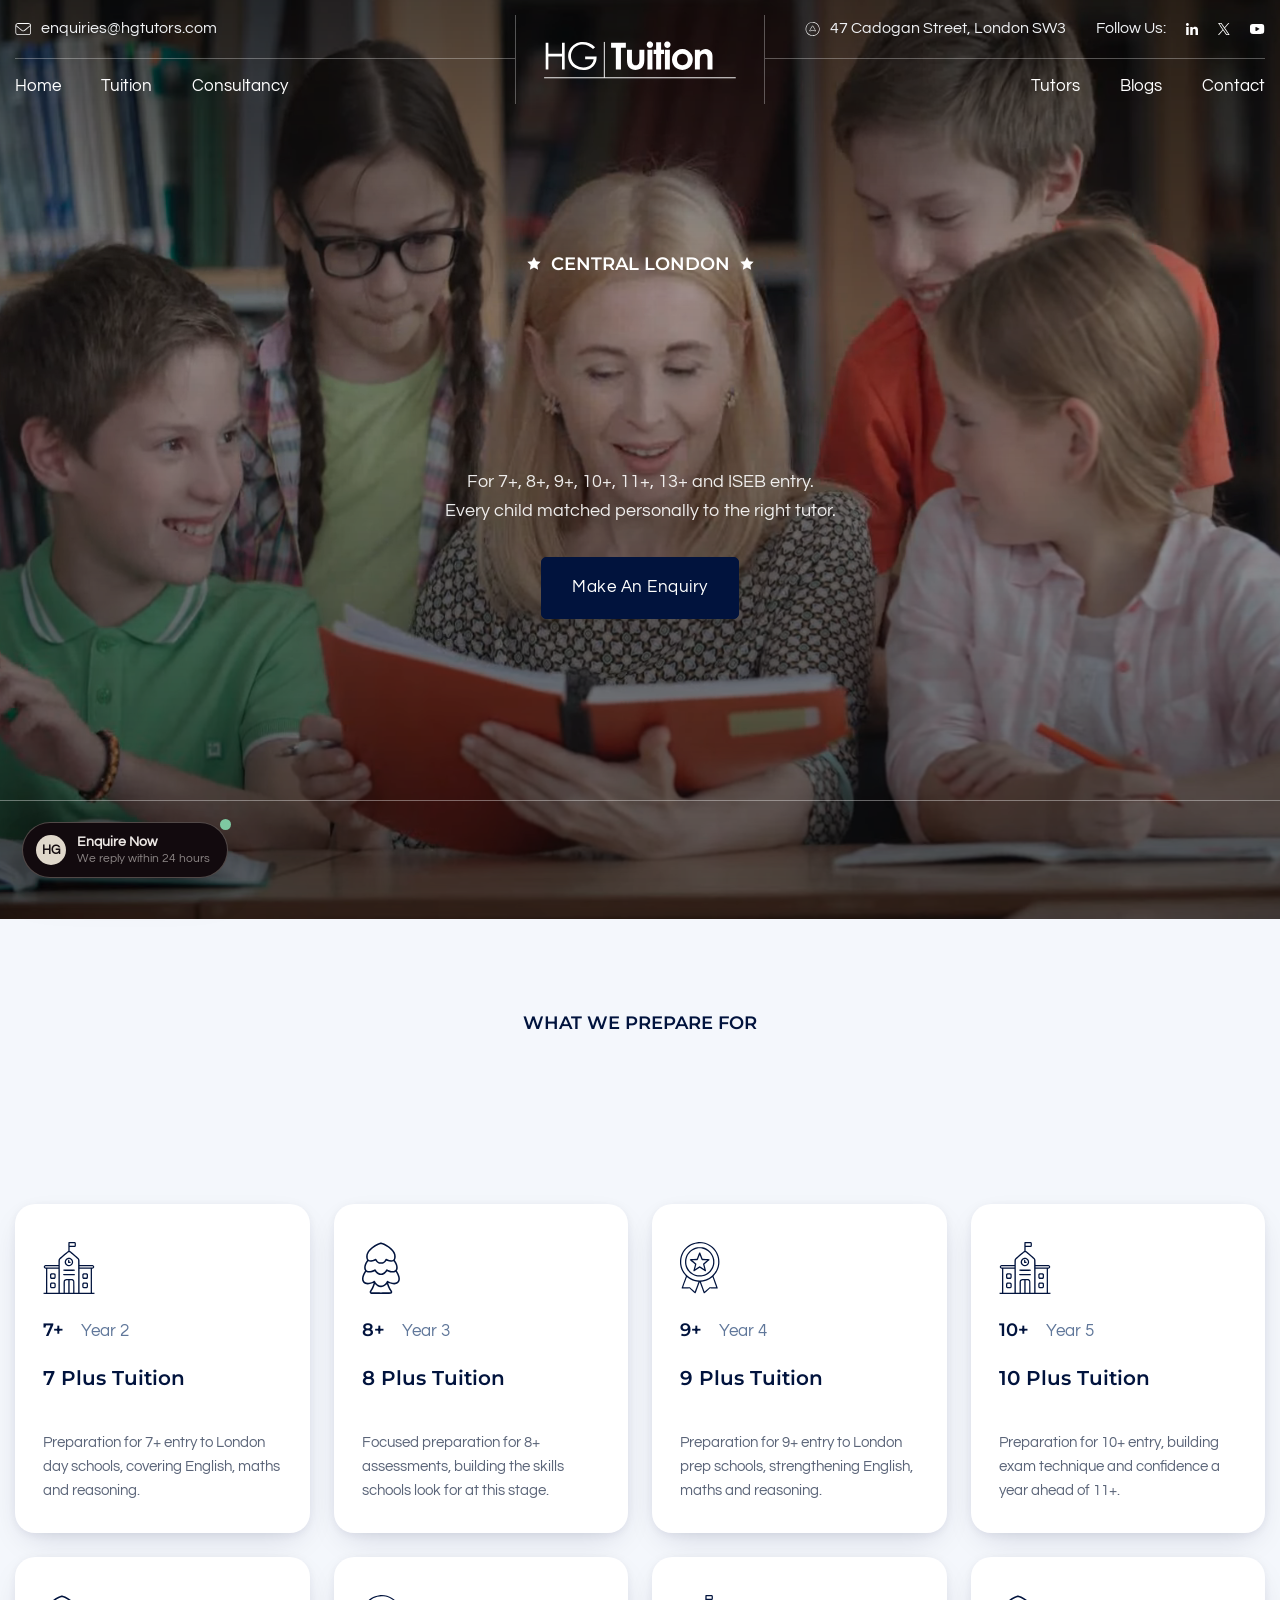
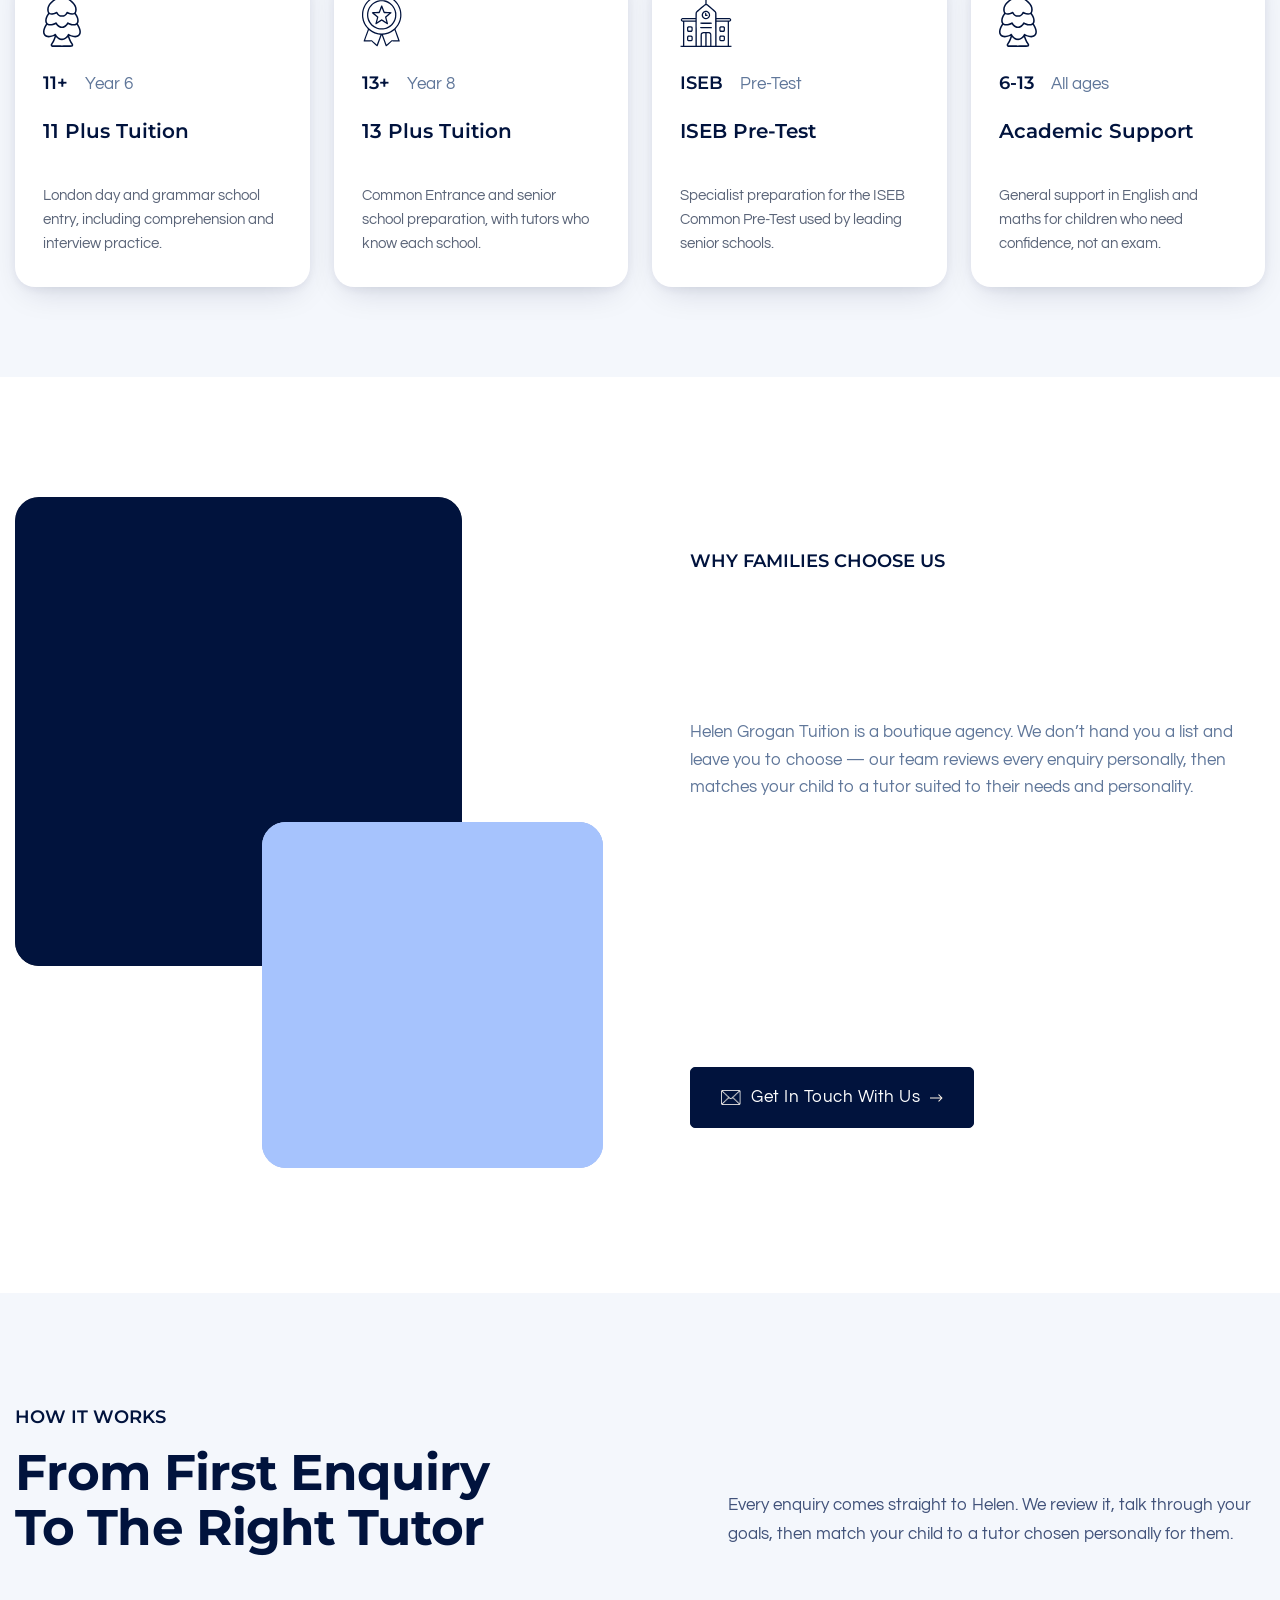
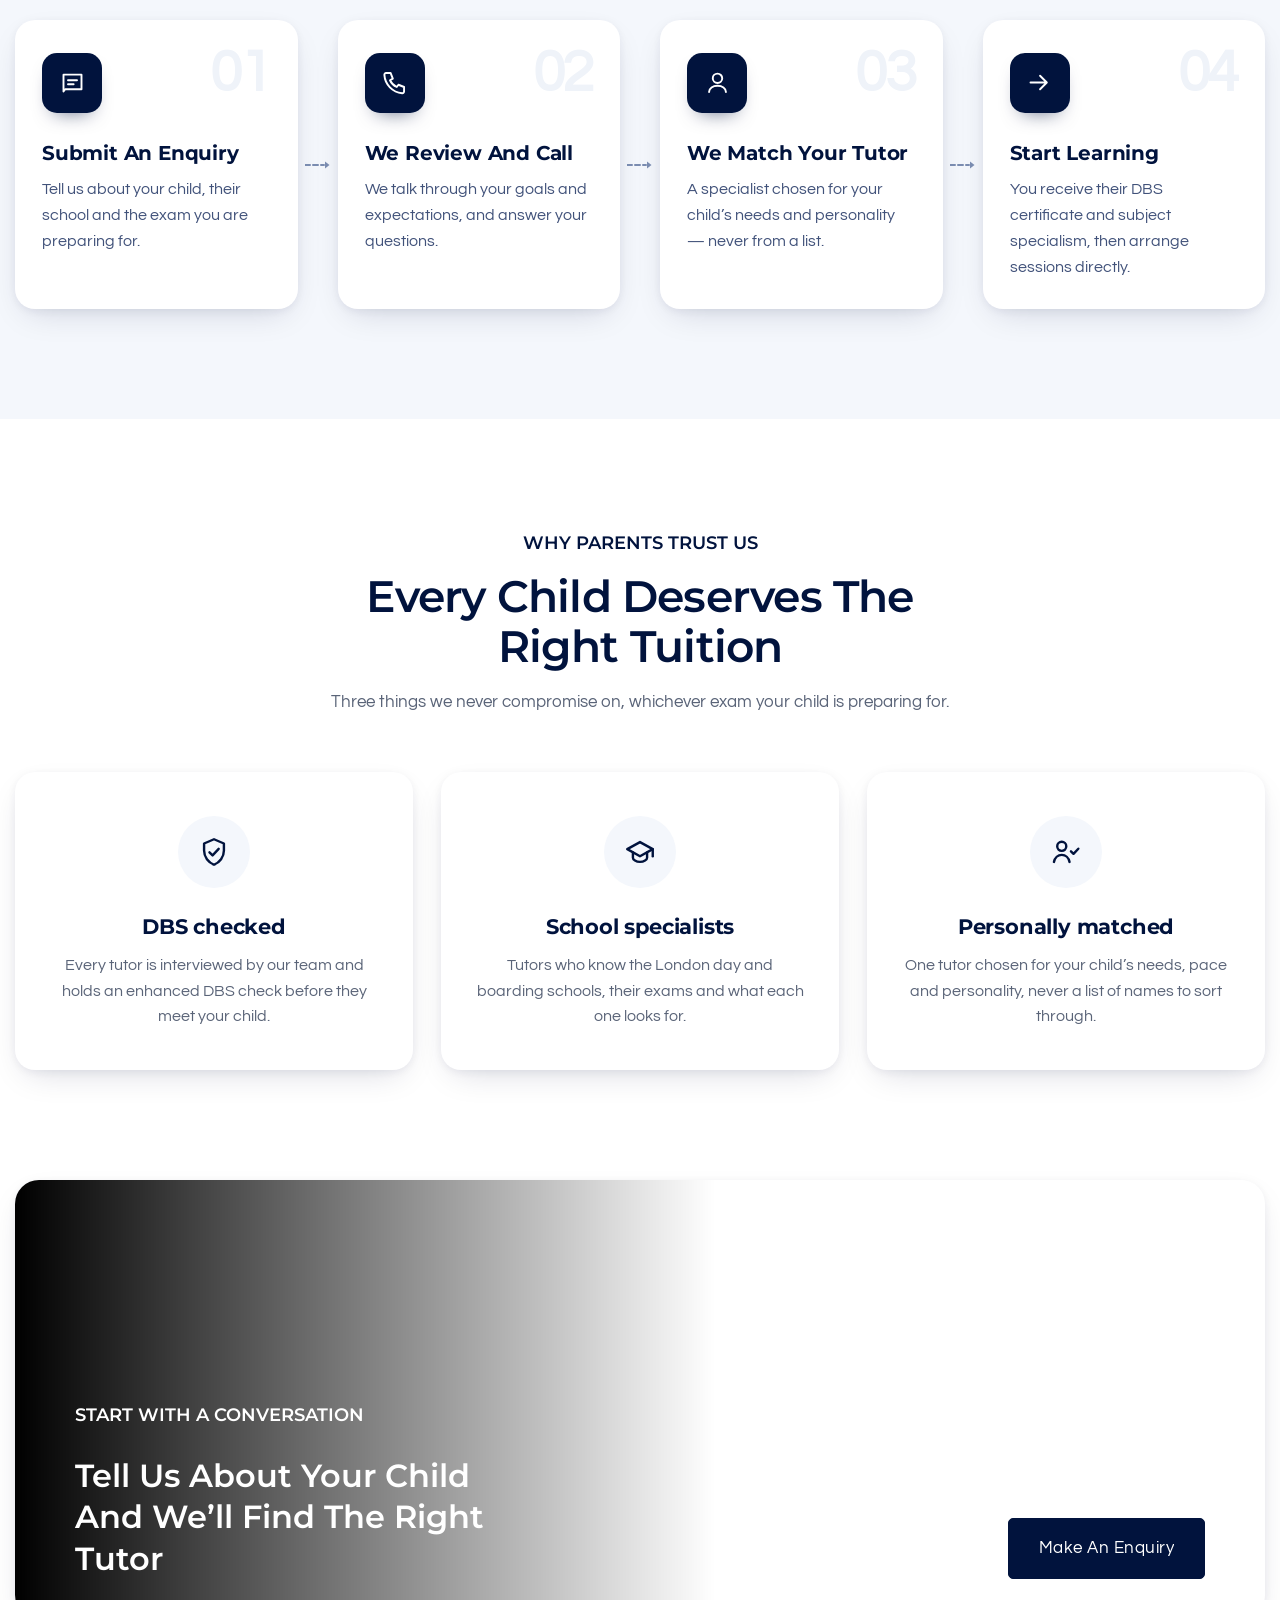
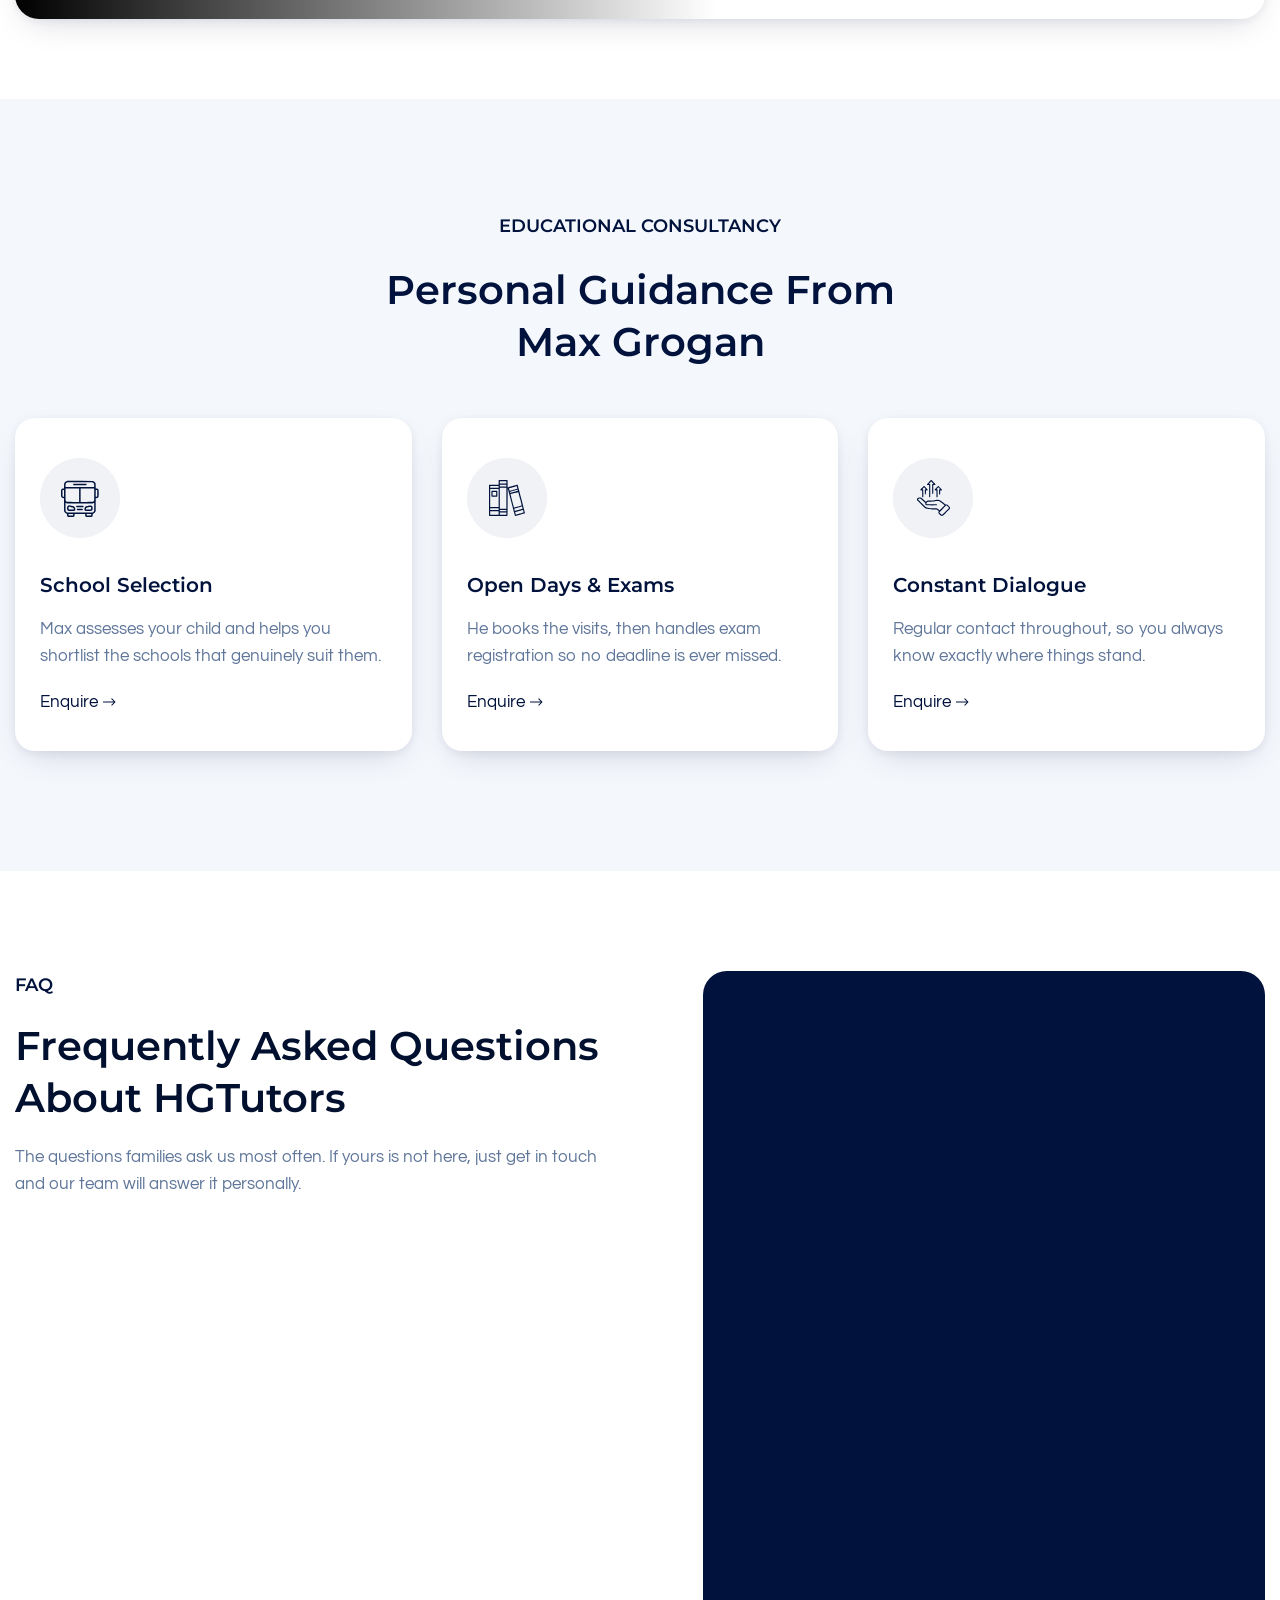
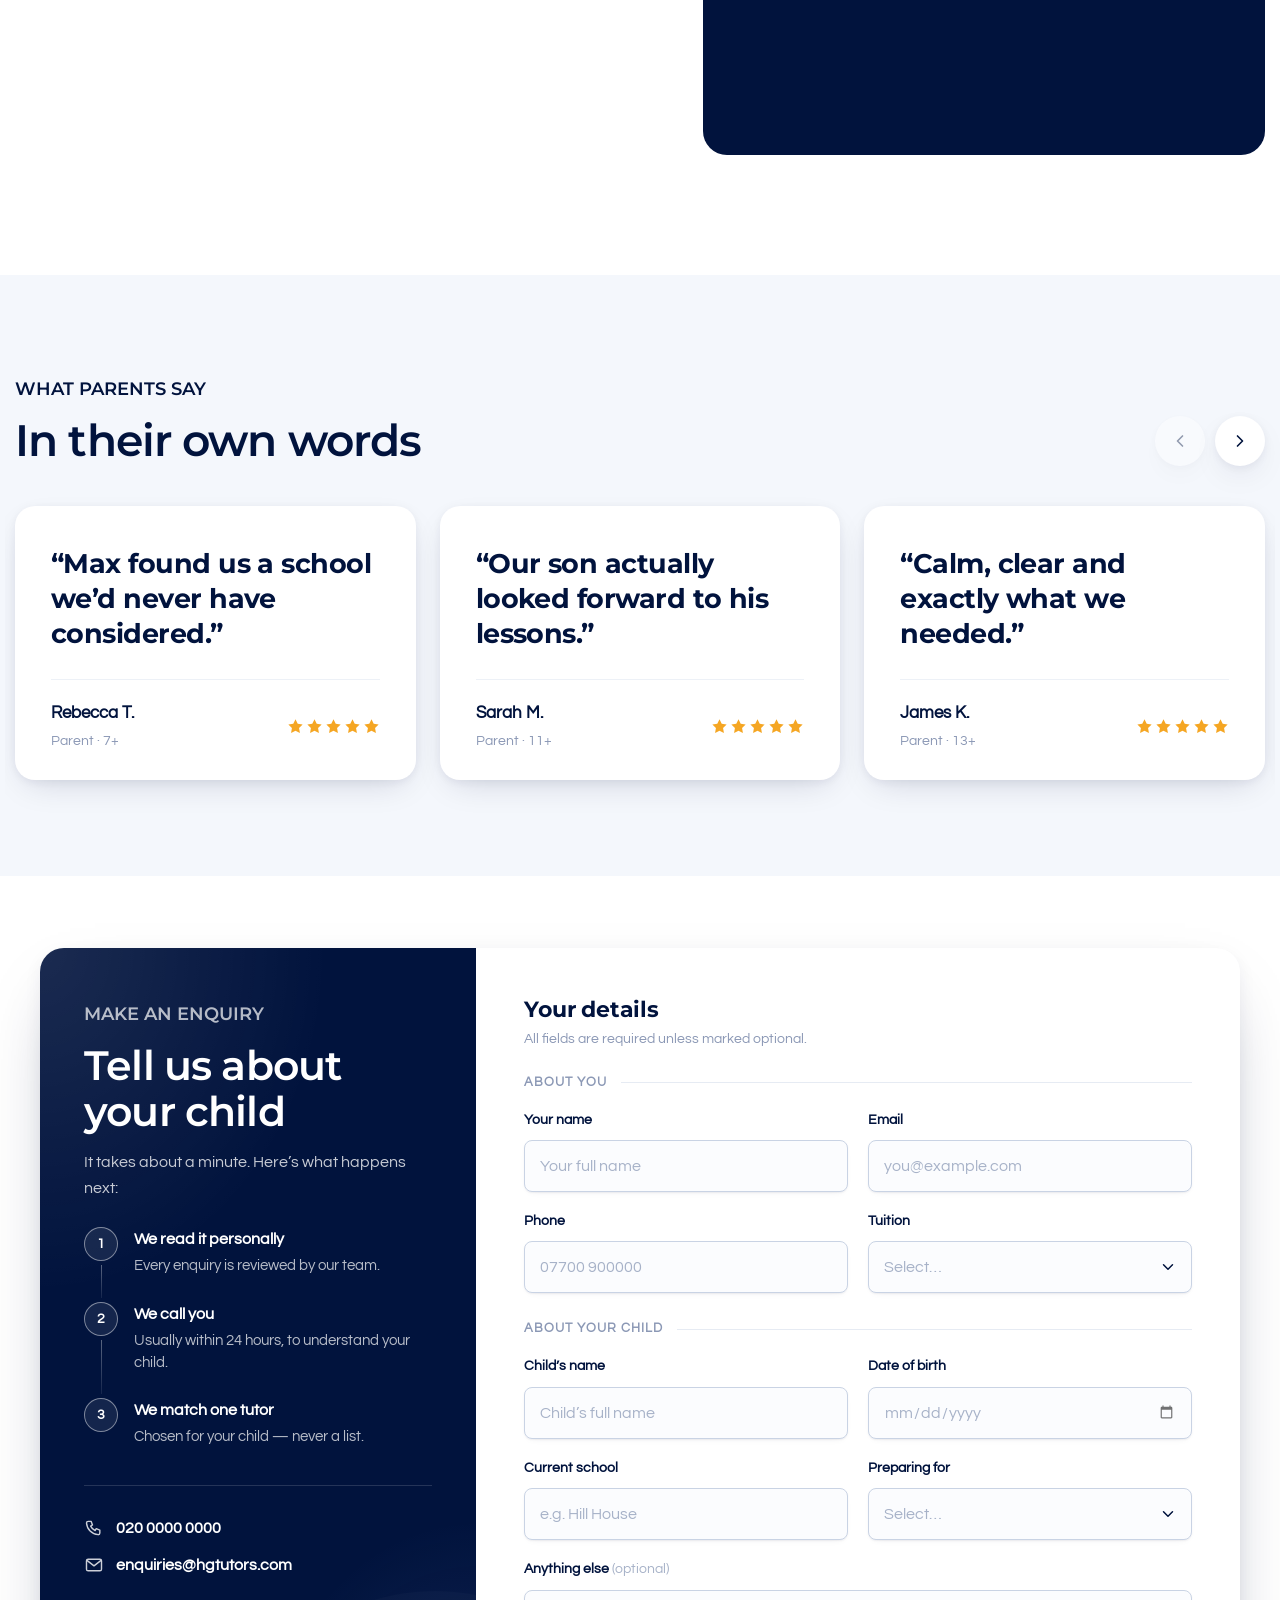
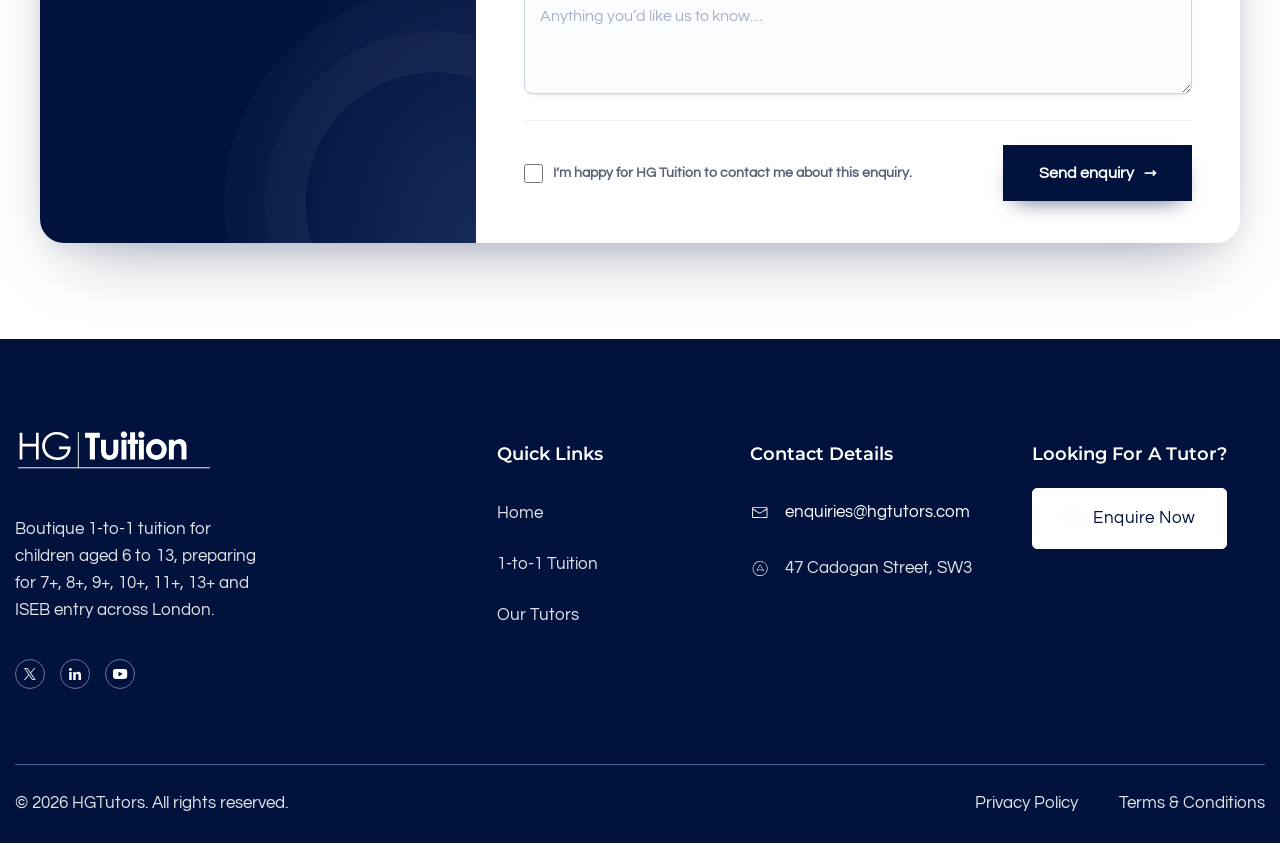
==== commit 933eef07: "Implement testimonials section with responsive design and interactive slider for enhanced user engag" ====
--- a/index.html
+++ b/index.html
@@ -403,133 +403,65 @@
     </div>
   </div>
 </section>
-      <section data-wf--review-one--variant="white-background" class="testimonial-two">
-        <div class="w-layout-blockcontainer container w-container">
-          <div class="w-layout-hflex testimonial-two-header">
-            <div class="w-layout-hflex testimonial-two-header-left">
-              <div class="testimonial-counter-wrap">
-                <div class="subheading">testimonial</div>
-                <div class="overflow-hidden">
-                  <h2 class="slide-title no-margin">What parents say about us</h2>
-                </div>
-              </div>
-            </div>
-            <div class="rating-wrap-one">
-              <div class="rating-wrap-one-top">
-                <div class="rating-wrap-icon"><img loading="lazy" src="assets/675925a4f2806d85fb576f41_Star%207.svg" alt="star-icon"></div>
-                <div class="heading-style-h1">5.0</div>
-              </div>
-            </div>
-          </div>
-          <div class="w-layout-hflex client-review-one-train-wrap">
-            <div class="w-layout-hflex client-review-one-train">
-              <div class="client-card-one">
-                <div class="client-card-one-ratting"><img loading="lazy" src="assets/675925a4f2806d85fb576f42_Star%204.svg" alt="star-icon"><img loading="lazy" src="assets/675925a4f2806d85fb576f42_Star%204.svg" alt="star-icon"><img loading="lazy" src="assets/675925a4f2806d85fb576f42_Star%204.svg" alt="star-icon"><img loading="lazy" src="assets/675925a4f2806d85fb576f42_Star%204.svg" alt="star-icon"><img loading="lazy" src="assets/675925a4f2806d85fb576f42_Star%204.svg" alt="star-icon"></div>
-                <p class="line-break">“Helen matched our daughter with a tutor who understood her straight away. Her confidence changed within a few weeks, and so did her results.</p>
-                <div class="client-card-one-client-profile">
-                  <div class="client-card-one-image"><img width="80" height="80" alt="image" src="assets/675925a4f2806d85fb576f43_user-one.webp" loading="lazy"></div>
-                  <div class="client-card-one-client-details">
-                    <div class="client-desgination-two">Parent, 11+</div>
-                    <div class="heading-style-h6">Sarah M.</div>
-                  </div>
-                </div>
-              </div>
-              <div class="client-card-one">
-                <div class="client-card-one-ratting"><img loading="lazy" src="assets/675925a4f2806d85fb576f42_Star%204.svg" alt="star-icon"><img loading="lazy" src="assets/675925a4f2806d85fb576f42_Star%204.svg" alt="star-icon"><img loading="lazy" src="assets/675925a4f2806d85fb576f42_Star%204.svg" alt="star-icon"><img loading="lazy" src="assets/675925a4f2806d85fb576f42_Star%204.svg" alt="star-icon"><img loading="lazy" src="assets/675925a4f2806d85fb576f42_Star%204.svg" alt="star-icon"></div>
-                <p class="line-break">“What struck us was how personal it was. Helen knew the tutor, knew the school, and checked in with us the whole way through.</p>
-                <div class="client-card-one-client-profile">
-                  <div class="client-card-one-image"><img width="80" height="80" alt="image" src="assets/675925a4f2806d85fb576f44_user-two.webp" loading="lazy"></div>
-                  <div class="client-card-one-client-details">
-                    <div class="client-desgination-two">Parent, 7+</div>
-                    <div class="heading-style-h6">Rebecca T.</div>
-                  </div>
-                </div>
-              </div>
-              <div class="client-card-one">
-                <div class="client-card-one-ratting"><img loading="lazy" src="assets/675925a4f2806d85fb576f42_Star%204.svg" alt="star-icon"><img loading="lazy" src="assets/675925a4f2806d85fb576f42_Star%204.svg" alt="star-icon"><img loading="lazy" src="assets/675925a4f2806d85fb576f42_Star%204.svg" alt="star-icon"><img loading="lazy" src="assets/675925a4f2806d85fb576f42_Star%204.svg" alt="star-icon"><img loading="lazy" src="assets/675925a4f2806d85fb576f42_Star%204.svg" alt="star-icon"></div>
-                <p class="line-break">“We had tried an agency before and felt like a number. This was completely different &mdash; one conversation and she knew exactly who to suggest.</p>
-                <div class="client-card-one-client-profile">
-                  <div class="client-card-one-image"><img width="80" height="80" alt="image" src="assets/675925a4f2806d85fb576f45_user-three.webp" loading="lazy"></div>
-                  <div class="client-card-one-client-details">
-                    <div class="client-desgination-two">Parent</div>
-                    <div class="heading-style-h6">Sophia Lee</div>
-                  </div>
-                </div>
-              </div>
-            </div>
-            <div class="w-layout-hflex client-review-one-train">
-              <div class="client-card-one">
-                <div class="client-card-one-ratting"><img loading="lazy" src="assets/675925a4f2806d85fb576f42_Star%204.svg" alt="star-icon"><img loading="lazy" src="assets/675925a4f2806d85fb576f42_Star%204.svg" alt="star-icon"><img loading="lazy" src="assets/675925a4f2806d85fb576f42_Star%204.svg" alt="star-icon"><img loading="lazy" src="assets/675925a4f2806d85fb576f42_Star%204.svg" alt="star-icon"><img loading="lazy" src="assets/675925a4f2806d85fb576f42_Star%204.svg" alt="star-icon"></div>
-                <p class="line-break">“The tutor already taught at Saturday School, so our son knew him. That made the first session so much easier than we expected.</p>
-                <div class="client-card-one-client-profile">
-                  <div class="client-card-one-image"><img width="80" height="80" alt="image" src="assets/675925a4f2806d85fb576f43_user-one.webp" loading="lazy"></div>
-                  <div class="client-card-one-client-details">
-                    <div class="client-desgination-two">Parent, 11+</div>
-                    <div class="heading-style-h6">Sarah M.</div>
-                  </div>
-                </div>
-              </div>
-              <div class="client-card-one">
-                <div class="client-card-one-ratting"><img loading="lazy" src="assets/675925a4f2806d85fb576f42_Star%204.svg" alt="star-icon"><img loading="lazy" src="assets/675925a4f2806d85fb576f42_Star%204.svg" alt="star-icon"><img loading="lazy" src="assets/675925a4f2806d85fb576f42_Star%204.svg" alt="star-icon"><img loading="lazy" src="assets/675925a4f2806d85fb576f42_Star%204.svg" alt="star-icon"><img loading="lazy" src="assets/675925a4f2806d85fb576f42_Star%204.svg" alt="star-icon"></div>
-                <p class="line-break">“Max talked us through schools we had never considered, and one of them turned out to be the right fit. We would not have found it on our own.</p>
-                <div class="client-card-one-client-profile">
-                  <div class="client-card-one-image"><img width="80" height="80" alt="image" src="assets/675925a4f2806d85fb576f44_user-two.webp" loading="lazy"></div>
-                  <div class="client-card-one-client-details">
-                    <div class="client-desgination-two">Parent, 7+</div>
-                    <div class="heading-style-h6">Rebecca T.</div>
-                  </div>
-                </div>
-              </div>
-              <div class="client-card-one">
-                <div class="client-card-one-ratting"><img loading="lazy" src="assets/675925a4f2806d85fb576f42_Star%204.svg" alt="star-icon"><img loading="lazy" src="assets/675925a4f2806d85fb576f42_Star%204.svg" alt="star-icon"><img loading="lazy" src="assets/675925a4f2806d85fb576f42_Star%204.svg" alt="star-icon"><img loading="lazy" src="assets/675925a4f2806d85fb576f42_Star%204.svg" alt="star-icon"><img loading="lazy" src="assets/675925a4f2806d85fb576f42_Star%204.svg" alt="star-icon"></div>
-                <p class="line-break">“Straightforward, calm and genuinely helpful at a stressful time. Exactly what we needed.</p>
-                <div class="client-card-one-client-profile">
-                  <div class="client-card-one-image"><img width="80" height="80" alt="image" src="assets/675925a4f2806d85fb576f45_user-three.webp" loading="lazy"></div>
-                  <div class="client-card-one-client-details">
-                    <div class="client-desgination-two">Parent</div>
-                    <div class="heading-style-h6">Sophia Lee</div>
-                  </div>
-                </div>
-              </div>
-            </div>
-            <div class="w-layout-hflex client-review-one-train">
-              <div class="client-card-one">
-                <div class="client-card-one-ratting"><img loading="lazy" src="assets/675925a4f2806d85fb576f42_Star%204.svg" alt="star-icon"><img loading="lazy" src="assets/675925a4f2806d85fb576f42_Star%204.svg" alt="star-icon"><img loading="lazy" src="assets/675925a4f2806d85fb576f42_Star%204.svg" alt="star-icon"><img loading="lazy" src="assets/675925a4f2806d85fb576f42_Star%204.svg" alt="star-icon"><img loading="lazy" src="assets/675925a4f2806d85fb576f42_Star%204.svg" alt="star-icon"></div>
-                <p class="line-break">“Helen matched our daughter with a tutor who understood her straight away. Her confidence changed within a few weeks, and so did her results.</p>
-                <div class="client-card-one-client-profile">
-                  <div class="client-card-one-image"><img width="80" height="80" alt="image" src="assets/675925a4f2806d85fb576f43_user-one.webp" loading="lazy"></div>
-                  <div class="client-card-one-client-details">
-                    <div class="client-desgination-two">Parent, 11+</div>
-                    <div class="heading-style-h6">Sarah M.</div>
-                  </div>
-                </div>
-              </div>
-              <div class="client-card-one">
-                <div class="client-card-one-ratting"><img loading="lazy" src="assets/675925a4f2806d85fb576f42_Star%204.svg" alt="star-icon"><img loading="lazy" src="assets/675925a4f2806d85fb576f42_Star%204.svg" alt="star-icon"><img loading="lazy" src="assets/675925a4f2806d85fb576f42_Star%204.svg" alt="star-icon"><img loading="lazy" src="assets/675925a4f2806d85fb576f42_Star%204.svg" alt="star-icon"><img loading="lazy" src="assets/675925a4f2806d85fb576f42_Star%204.svg" alt="star-icon"></div>
-                <p class="line-break">“What struck us was how personal it was. Helen knew the tutor, knew the school, and checked in with us the whole way through.</p>
-                <div class="client-card-one-client-profile">
-                  <div class="client-card-one-image"><img width="80" height="80" alt="image" src="assets/675925a4f2806d85fb576f44_user-two.webp" loading="lazy"></div>
-                  <div class="client-card-one-client-details">
-                    <div class="client-desgination-two">Parent, 7+</div>
-                    <div class="heading-style-h6">Rebecca T.</div>
-                  </div>
-                </div>
-              </div>
-              <div class="client-card-one">
-                <div class="client-card-one-ratting"><img loading="lazy" src="assets/675925a4f2806d85fb576f42_Star%204.svg" alt="star-icon"><img loading="lazy" src="assets/675925a4f2806d85fb576f42_Star%204.svg" alt="star-icon"><img loading="lazy" src="assets/675925a4f2806d85fb576f42_Star%204.svg" alt="star-icon"><img loading="lazy" src="assets/675925a4f2806d85fb576f42_Star%204.svg" alt="star-icon"><img loading="lazy" src="assets/675925a4f2806d85fb576f42_Star%204.svg" alt="star-icon"></div>
-                <p class="line-break">“We had tried an agency before and felt like a number. This was completely different &mdash; one conversation and she knew exactly who to suggest.</p>
-                <div class="client-card-one-client-profile">
-                  <div class="client-card-one-image"><img width="80" height="80" alt="image" src="assets/675925a4f2806d85fb576f45_user-three.webp" loading="lazy"></div>
-                  <div class="client-card-one-client-details">
-                    <div class="client-desgination-two">Parent</div>
-                    <div class="heading-style-h6">Sophia Lee</div>
-                  </div>
-                </div>
-              </div>
-            </div>
+      <section class="tq" aria-labelledby="tq-title">
+      <!-- PLACEHOLDER testimonials: swap for real parent quotes before launch -->
+      <div class="w-layout-blockcontainer container w-container">
+        <div class="tq-head">
+          <div>
+            <div class="subheading">what parents say</div>
+            <h2 id="tq-title" class="tq-title">In their own words</h2>
+          </div>
+          <div class="tq-nav">
+            <button type="button" class="tq-arrow tq-prev" aria-label="Previous testimonials"><svg viewBox="0 0 24 24" fill="none" stroke="currentColor" stroke-width="2" stroke-linecap="round" stroke-linejoin="round"><path d="M15 18l-6-6 6-6"/></svg></button>
+            <button type="button" class="tq-arrow tq-next" aria-label="Next testimonials"><svg viewBox="0 0 24 24" fill="none" stroke="currentColor" stroke-width="2" stroke-linecap="round" stroke-linejoin="round"><path d="M9 6l6 6-6 6"/></svg></button>
           </div>
         </div>
-      </section>
+        <ul class="tq-track" tabindex="0" aria-label="Parent testimonials">
+          <li class="tq-card">
+            <blockquote class="tq-quote"><p>&ldquo;Max found us a school we&rsquo;d never have considered.&rdquo;</p></blockquote>
+            <div class="tq-foot">
+              <div class="tq-who"><span class="tq-name">Rebecca T.</span><span class="tq-meta">Parent &middot; 7+</span></div>
+              <div class="tq-stars" role="img" aria-label="5 out of 5 stars"><svg viewBox="0 0 20 20" aria-hidden="true"><path d="M10 1.6l2.6 5.3 5.8.8-4.2 4.1 1 5.8L10 14.9l-5.2 2.7 1-5.8L1.6 7.7l5.8-.8z"/></svg><svg viewBox="0 0 20 20" aria-hidden="true"><path d="M10 1.6l2.6 5.3 5.8.8-4.2 4.1 1 5.8L10 14.9l-5.2 2.7 1-5.8L1.6 7.7l5.8-.8z"/></svg><svg viewBox="0 0 20 20" aria-hidden="true"><path d="M10 1.6l2.6 5.3 5.8.8-4.2 4.1 1 5.8L10 14.9l-5.2 2.7 1-5.8L1.6 7.7l5.8-.8z"/></svg><svg viewBox="0 0 20 20" aria-hidden="true"><path d="M10 1.6l2.6 5.3 5.8.8-4.2 4.1 1 5.8L10 14.9l-5.2 2.7 1-5.8L1.6 7.7l5.8-.8z"/></svg><svg viewBox="0 0 20 20" aria-hidden="true"><path d="M10 1.6l2.6 5.3 5.8.8-4.2 4.1 1 5.8L10 14.9l-5.2 2.7 1-5.8L1.6 7.7l5.8-.8z"/></svg></div>
+            </div>
+          </li>
+          <li class="tq-card">
+            <blockquote class="tq-quote"><p>&ldquo;Our son actually looked forward to his lessons.&rdquo;</p></blockquote>
+            <div class="tq-foot">
+              <div class="tq-who"><span class="tq-name">Sarah M.</span><span class="tq-meta">Parent &middot; 11+</span></div>
+              <div class="tq-stars" role="img" aria-label="5 out of 5 stars"><svg viewBox="0 0 20 20" aria-hidden="true"><path d="M10 1.6l2.6 5.3 5.8.8-4.2 4.1 1 5.8L10 14.9l-5.2 2.7 1-5.8L1.6 7.7l5.8-.8z"/></svg><svg viewBox="0 0 20 20" aria-hidden="true"><path d="M10 1.6l2.6 5.3 5.8.8-4.2 4.1 1 5.8L10 14.9l-5.2 2.7 1-5.8L1.6 7.7l5.8-.8z"/></svg><svg viewBox="0 0 20 20" aria-hidden="true"><path d="M10 1.6l2.6 5.3 5.8.8-4.2 4.1 1 5.8L10 14.9l-5.2 2.7 1-5.8L1.6 7.7l5.8-.8z"/></svg><svg viewBox="0 0 20 20" aria-hidden="true"><path d="M10 1.6l2.6 5.3 5.8.8-4.2 4.1 1 5.8L10 14.9l-5.2 2.7 1-5.8L1.6 7.7l5.8-.8z"/></svg><svg viewBox="0 0 20 20" aria-hidden="true"><path d="M10 1.6l2.6 5.3 5.8.8-4.2 4.1 1 5.8L10 14.9l-5.2 2.7 1-5.8L1.6 7.7l5.8-.8z"/></svg></div>
+            </div>
+          </li>
+          <li class="tq-card">
+            <blockquote class="tq-quote"><p>&ldquo;Calm, clear and exactly what we needed.&rdquo;</p></blockquote>
+            <div class="tq-foot">
+              <div class="tq-who"><span class="tq-name">James K.</span><span class="tq-meta">Parent &middot; 13+</span></div>
+              <div class="tq-stars" role="img" aria-label="5 out of 5 stars"><svg viewBox="0 0 20 20" aria-hidden="true"><path d="M10 1.6l2.6 5.3 5.8.8-4.2 4.1 1 5.8L10 14.9l-5.2 2.7 1-5.8L1.6 7.7l5.8-.8z"/></svg><svg viewBox="0 0 20 20" aria-hidden="true"><path d="M10 1.6l2.6 5.3 5.8.8-4.2 4.1 1 5.8L10 14.9l-5.2 2.7 1-5.8L1.6 7.7l5.8-.8z"/></svg><svg viewBox="0 0 20 20" aria-hidden="true"><path d="M10 1.6l2.6 5.3 5.8.8-4.2 4.1 1 5.8L10 14.9l-5.2 2.7 1-5.8L1.6 7.7l5.8-.8z"/></svg><svg viewBox="0 0 20 20" aria-hidden="true"><path d="M10 1.6l2.6 5.3 5.8.8-4.2 4.1 1 5.8L10 14.9l-5.2 2.7 1-5.8L1.6 7.7l5.8-.8z"/></svg><svg viewBox="0 0 20 20" aria-hidden="true"><path d="M10 1.6l2.6 5.3 5.8.8-4.2 4.1 1 5.8L10 14.9l-5.2 2.7 1-5.8L1.6 7.7l5.8-.8z"/></svg></div>
+            </div>
+          </li>
+          <li class="tq-card">
+            <blockquote class="tq-quote"><p>&ldquo;The right tutor, matched first time.&rdquo;</p></blockquote>
+            <div class="tq-foot">
+              <div class="tq-who"><span class="tq-name">Priya S.</span><span class="tq-meta">Parent &middot; 8+</span></div>
+              <div class="tq-stars" role="img" aria-label="5 out of 5 stars"><svg viewBox="0 0 20 20" aria-hidden="true"><path d="M10 1.6l2.6 5.3 5.8.8-4.2 4.1 1 5.8L10 14.9l-5.2 2.7 1-5.8L1.6 7.7l5.8-.8z"/></svg><svg viewBox="0 0 20 20" aria-hidden="true"><path d="M10 1.6l2.6 5.3 5.8.8-4.2 4.1 1 5.8L10 14.9l-5.2 2.7 1-5.8L1.6 7.7l5.8-.8z"/></svg><svg viewBox="0 0 20 20" aria-hidden="true"><path d="M10 1.6l2.6 5.3 5.8.8-4.2 4.1 1 5.8L10 14.9l-5.2 2.7 1-5.8L1.6 7.7l5.8-.8z"/></svg><svg viewBox="0 0 20 20" aria-hidden="true"><path d="M10 1.6l2.6 5.3 5.8.8-4.2 4.1 1 5.8L10 14.9l-5.2 2.7 1-5.8L1.6 7.7l5.8-.8z"/></svg><svg viewBox="0 0 20 20" aria-hidden="true"><path d="M10 1.6l2.6 5.3 5.8.8-4.2 4.1 1 5.8L10 14.9l-5.2 2.7 1-5.8L1.6 7.7l5.8-.8z"/></svg></div>
+            </div>
+          </li>
+          <li class="tq-card">
+            <blockquote class="tq-quote"><p>&ldquo;We always knew exactly where we stood.&rdquo;</p></blockquote>
+            <div class="tq-foot">
+              <div class="tq-who"><span class="tq-name">Charlotte W.</span><span class="tq-meta">Parent &middot; ISEB</span></div>
+              <div class="tq-stars" role="img" aria-label="5 out of 5 stars"><svg viewBox="0 0 20 20" aria-hidden="true"><path d="M10 1.6l2.6 5.3 5.8.8-4.2 4.1 1 5.8L10 14.9l-5.2 2.7 1-5.8L1.6 7.7l5.8-.8z"/></svg><svg viewBox="0 0 20 20" aria-hidden="true"><path d="M10 1.6l2.6 5.3 5.8.8-4.2 4.1 1 5.8L10 14.9l-5.2 2.7 1-5.8L1.6 7.7l5.8-.8z"/></svg><svg viewBox="0 0 20 20" aria-hidden="true"><path d="M10 1.6l2.6 5.3 5.8.8-4.2 4.1 1 5.8L10 14.9l-5.2 2.7 1-5.8L1.6 7.7l5.8-.8z"/></svg><svg viewBox="0 0 20 20" aria-hidden="true"><path d="M10 1.6l2.6 5.3 5.8.8-4.2 4.1 1 5.8L10 14.9l-5.2 2.7 1-5.8L1.6 7.7l5.8-.8z"/></svg><svg viewBox="0 0 20 20" aria-hidden="true"><path d="M10 1.6l2.6 5.3 5.8.8-4.2 4.1 1 5.8L10 14.9l-5.2 2.7 1-5.8L1.6 7.7l5.8-.8z"/></svg></div>
+            </div>
+          </li>
+          <li class="tq-card">
+            <blockquote class="tq-quote"><p>&ldquo;Her confidence grew week by week.&rdquo;</p></blockquote>
+            <div class="tq-foot">
+              <div class="tq-who"><span class="tq-name">Emma L.</span><span class="tq-meta">Parent &middot; 9+</span></div>
+              <div class="tq-stars" role="img" aria-label="5 out of 5 stars"><svg viewBox="0 0 20 20" aria-hidden="true"><path d="M10 1.6l2.6 5.3 5.8.8-4.2 4.1 1 5.8L10 14.9l-5.2 2.7 1-5.8L1.6 7.7l5.8-.8z"/></svg><svg viewBox="0 0 20 20" aria-hidden="true"><path d="M10 1.6l2.6 5.3 5.8.8-4.2 4.1 1 5.8L10 14.9l-5.2 2.7 1-5.8L1.6 7.7l5.8-.8z"/></svg><svg viewBox="0 0 20 20" aria-hidden="true"><path d="M10 1.6l2.6 5.3 5.8.8-4.2 4.1 1 5.8L10 14.9l-5.2 2.7 1-5.8L1.6 7.7l5.8-.8z"/></svg><svg viewBox="0 0 20 20" aria-hidden="true"><path d="M10 1.6l2.6 5.3 5.8.8-4.2 4.1 1 5.8L10 14.9l-5.2 2.7 1-5.8L1.6 7.7l5.8-.8z"/></svg><svg viewBox="0 0 20 20" aria-hidden="true"><path d="M10 1.6l2.6 5.3 5.8.8-4.2 4.1 1 5.8L10 14.9l-5.2 2.7 1-5.8L1.6 7.7l5.8-.8z"/></svg></div>
+            </div>
+          </li>
+        </ul>
+      </div>
+    </section>
       <section class="fd fd-c" aria-labelledby="h-title">
   <div class="fd-wrap">
     <div class="fd-card fdc-card">
@@ -636,5 +568,17 @@
   });
 })();
 </script>
+<script>
+(function(){
+  var t=document.querySelector('.tq-track'); if(!t) return;
+  var prev=document.querySelector('.tq-prev'), next=document.querySelector('.tq-next');
+  function step(){ var c=t.querySelector('.tq-card'); var g=parseFloat(getComputedStyle(t).columnGap)||0; return c?c.getBoundingClientRect().width+g:300; }
+  function sync(){ var max=t.scrollWidth-t.clientWidth-2; prev.disabled=t.scrollLeft<=2; next.disabled=t.scrollLeft>=max; }
+  prev.addEventListener('click',function(){ t.scrollBy({left:-step(),behavior:'smooth'}); });
+  next.addEventListener('click',function(){ t.scrollBy({left:step(),behavior:'smooth'}); });
+  t.addEventListener('scroll',function(){ window.requestAnimationFrame(sync); },{passive:true});
+  window.addEventListener('resize',sync); sync();
+})();
+</script>
 </body>
         </html>
--- a/assets/hgtutors.css
+++ b/assets/hgtutors.css
@@ -17977,3 +17977,75 @@
 }
 
 .fd-c{ background:#fff; }
+
+
+/* =========================================================
+   TESTIMONIALS — short pull-quotes, equal cards, arrow slider
+   ========================================================= */
+.tq{ background:var(--hg-tint); padding:100px 0 96px; overflow:hidden; }
+.tq-head{ display:flex; align-items:flex-end; justify-content:space-between; gap:24px; margin-bottom:40px; }
+.tq-title{
+  color:var(--third-color); margin:14px 0 0; text-transform:none;
+  font-size:clamp(30px,3.4vw,46px); line-height:1.12; letter-spacing:-.02em;
+}
+.tq-nav{ display:flex; gap:10px; flex:none; }
+.tq-arrow{
+  width:50px; height:50px; border-radius:50%; border:0; cursor:pointer;
+  display:flex; align-items:center; justify-content:center;
+  background:#fff; color:var(--third-color); box-shadow:var(--hg-card-shadow);
+  transition:background .2s ease, color .2s ease, opacity .2s ease, transform .2s ease;
+}
+.tq-arrow svg{ width:20px; height:20px; }
+.tq-arrow:hover:not(:disabled){ background:var(--third-color); color:#fff; transform:translateY(-1px); }
+.tq-arrow:focus-visible{ outline:2px solid var(--third-color); outline-offset:3px; }
+.tq-arrow:disabled{ opacity:.4; cursor:default; }
+
+.tq-track{
+  list-style:none; margin:-14px -10px -34px; padding:14px 10px 34px;
+  display:grid; grid-auto-flow:column; gap:24px;
+  grid-auto-columns:calc((100% - 48px) / 3);
+  overflow-x:auto; scroll-snap-type:x mandatory; scroll-padding:0 10px;
+  scrollbar-width:none; -ms-overflow-style:none;
+}
+.tq-track::-webkit-scrollbar{ display:none; }
+.tq-track:focus-visible{ outline:2px solid var(--third-color); outline-offset:4px; }
+.tq-card{
+  scroll-snap-align:start; margin:0;
+  display:flex; flex-direction:column; min-height:290px;
+  background:#fff; border-radius:20px; box-shadow:var(--hg-card-shadow);
+  padding:38px 34px 28px;
+}
+.tq-quote{ margin:0; padding:0; border:0; flex:1; }
+.tq-quote p{
+  margin:0; font-family:Montserrat, sans-serif; font-weight:600;
+  font-size:23px; line-height:1.36; letter-spacing:-.012em; color:var(--third-color);
+}
+.tq-foot{
+  display:flex; align-items:center; justify-content:space-between; gap:16px;
+  margin-top:28px; padding-top:20px; border-top:1px solid #edf1f7;
+}
+.tq-who{ display:flex; flex-direction:column; gap:3px; min-width:0; }
+.tq-name{ font-size:16px; font-weight:700; color:var(--third-color); }
+.tq-meta{ font-size:14px; color:#8b98b5; }
+.tq-stars{ display:flex; gap:2px; flex:none; }
+.tq-stars svg{ width:17px; height:17px; fill:#f5a623; }
+
+@media screen and (max-width:991px){
+  .tq{ padding:76px 0 72px; }
+  .tq-track{ grid-auto-columns:calc((100% - 24px) / 2); }
+  .tq-quote p{ font-size:21px; }
+}
+@media screen and (max-width:600px){
+  .tq{ padding:60px 0 56px; }
+  .tq-head{ margin-bottom:28px; }
+  .tq-arrow{ width:44px; height:44px; }
+  .tq-track{ grid-auto-columns:86%; gap:16px; }
+  .tq-card{ min-height:250px; padding:30px 24px 22px; }
+  .tq-quote p{ font-size:20px; }
+}
+/* testimonials: bigger headline quotes, tighter card */
+.tq-quote p{ font-size:27px; line-height:1.3; font-weight:700; letter-spacing:-.02em; }
+.tq-card{ min-height:270px; padding:40px 36px 28px; }
+.tq-name{ font-size:16.5px; }
+@media screen and (max-width:991px){ .tq-quote p{ font-size:24px; } }
+@media screen and (max-width:600px){ .tq-quote p{ font-size:22px; } .tq-card{ min-height:240px; padding:30px 24px 22px; } }
